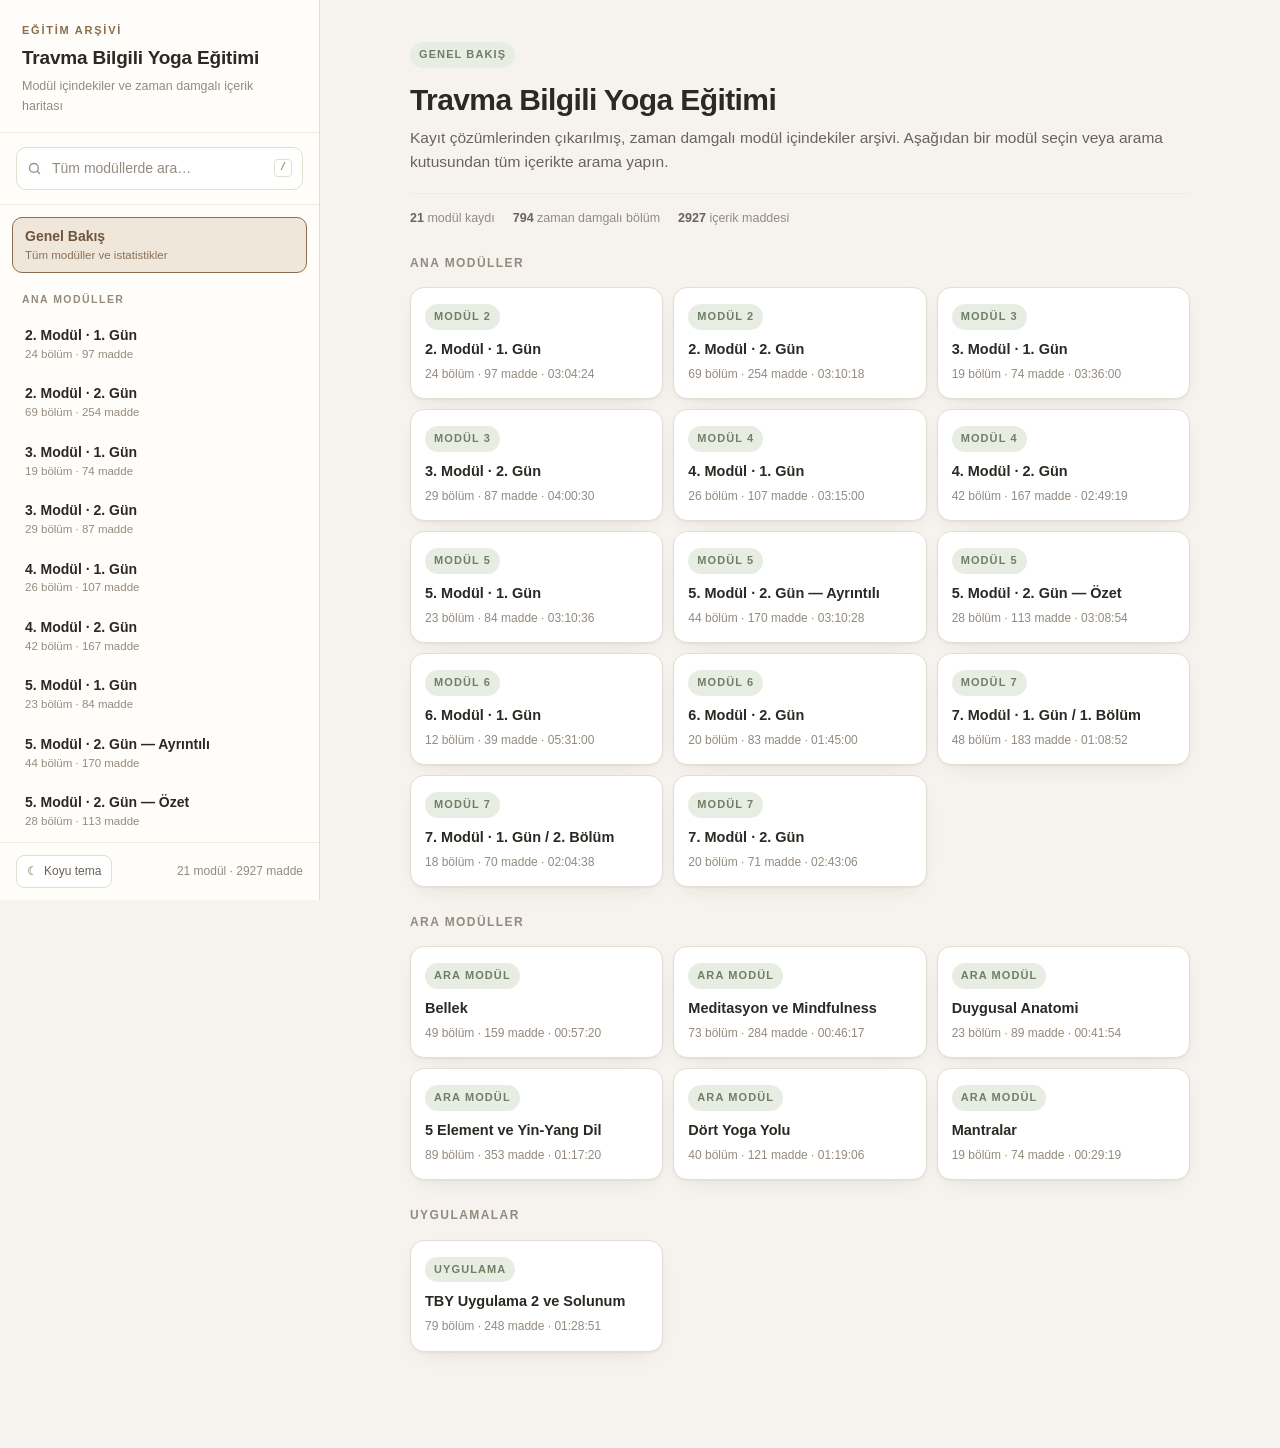
==== index.html @ 2b4629a2 "Add files via upload" ====
<!DOCTYPE html>
<html lang="tr" data-theme="light">
<head>
<meta charset="utf-8">
<meta name="viewport" content="width=device-width, initial-scale=1">
<title>Travma Bilgili Yoga Eğitimi — Modül İçindekiler</title>
<meta name="description" content="Travma Bilgili Yoga Eğitimi modüllerinin zaman damgalı içindekiler arşivi.">
<script>
  /* JS varsa gelismis gezinme acilir; yoksa tum icerik duz sayfa olarak gorunur. */
  try {
    document.documentElement.className = 'js';
    var t = localStorage.getItem('tby.theme');
    if (!t) t = window.matchMedia && window.matchMedia('(prefers-color-scheme: dark)').matches ? 'dark' : 'light';
    document.documentElement.setAttribute('data-theme', t);
  } catch (err) {}
</script>
<style>
  :root {
    --bg: #f6f3ee;
    --bg-soft: #fffdfa;
    --panel: #ffffff;
    --line: #e4ddd2;
    --line-soft: #efe9e0;
    --ink: #2c2823;
    --ink-soft: #6b6259;
    --ink-faint: #948a7e;
    --accent: #8a6d4f;
    --accent-soft: #f0e7db;
    --accent-ink: #6f5539;
    --sage: #6f7f66;
    --sage-soft: #e8ede4;
    --mark: #f6e2a8;
    --shadow: 0 1px 2px rgba(44,40,35,.05), 0 8px 24px -14px rgba(44,40,35,.18);
    --radius: 14px;
    --sidebar-w: 320px;
  }
  html[data-theme="dark"] {
    --bg: #16150f;
    --bg-soft: #1c1b15;
    --panel: #201e18;
    --line: #34312a;
    --line-soft: #2a2822;
    --ink: #ece6dc;
    --ink-soft: #a9a094;
    --ink-faint: #7d7469;
    --accent: #c6a37a;
    --accent-soft: #2f2a20;
    --accent-ink: #d9bd99;
    --sage: #9aae8e;
    --sage-soft: #262c22;
    --mark: #6b5620;
    --shadow: 0 1px 2px rgba(0,0,0,.3), 0 12px 28px -16px rgba(0,0,0,.6);
  }
  * { box-sizing: border-box; }
  html, body { margin: 0; padding: 0; }
  body {
    background: var(--bg);
    color: var(--ink);
    font: 16px/1.6 -apple-system, BlinkMacSystemFont, "Segoe UI", "Inter", "Helvetica Neue", Arial, sans-serif;
    -webkit-font-smoothing: antialiased;
  }
  a { color: inherit; text-decoration: none; }
  button { font: inherit; color: inherit; background: none; border: none; cursor: pointer; }
  mark { background: var(--mark); color: inherit; border-radius: 3px; padding: 0 2px; }
  [hidden] { display: none !important; }

  /* JS yoksa yalnizca JS gerektiren parcalar gizlenir */
  html:not(.js) .js-only,
  html:not(.js) .search-wrap,
  html:not(.js) .topbar { display: none; }

  /* ---------- yerlesim ---------- */
  .shell { display: flex; min-height: 100vh; align-items: flex-start; }

  .sidebar {
    width: var(--sidebar-w);
    flex: none;
    background: var(--bg-soft);
    border-right: 1px solid var(--line);
    display: flex;
    flex-direction: column;
    position: sticky;
    top: 0;
    height: 100vh;
  }
  .brand { padding: 22px 22px 16px; border-bottom: 1px solid var(--line-soft); }
  .brand .eyebrow {
    font-size: 11px; letter-spacing: .16em; text-transform: uppercase;
    color: var(--accent); font-weight: 600; margin-bottom: 6px;
  }
  .brand h1 { font-size: 19px; line-height: 1.3; margin: 0; font-weight: 650; letter-spacing: -.01em; }
  .brand p { margin: 6px 0 0; font-size: 12.5px; color: var(--ink-faint); }

  .search-wrap { padding: 14px 16px; border-bottom: 1px solid var(--line-soft); }
  .search {
    display: flex; align-items: center; gap: 8px;
    background: var(--panel); border: 1px solid var(--line);
    border-radius: 10px; padding: 8px 10px;
  }
  .search:focus-within { border-color: var(--accent); box-shadow: 0 0 0 3px var(--accent-soft); }
  .search svg { flex: none; opacity: .5; }
  .search input {
    border: none; outline: none; background: none; width: 100%;
    font: inherit; font-size: 14px; color: var(--ink); min-width: 0;
  }
  .search input::placeholder { color: var(--ink-faint); }
  .search kbd {
    font: 600 10px/1 ui-monospace, SFMono-Regular, Menlo, monospace;
    border: 1px solid var(--line); border-radius: 4px; padding: 3px 5px;
    color: var(--ink-faint); flex: none;
  }
  .search .clear { display: none; flex: none; color: var(--ink-faint); font-size: 16px; line-height: 1; padding: 0 2px; }
  .search.has-value .clear { display: block; }
  .search.has-value kbd { display: none; }

  .nav { flex: 1; overflow-y: auto; padding: 12px 12px 24px; }
  .nav-group + .nav-group, .nav-group { margin-top: 18px; }
  .nav-group > h2 {
    font-size: 10.5px; letter-spacing: .14em; text-transform: uppercase;
    color: var(--ink-faint); font-weight: 700; margin: 0 0 8px 10px;
  }
  .nav-item {
    display: block; width: 100%;
    padding: 9px 12px; border-radius: 10px; margin-bottom: 2px;
    border: 1px solid transparent; line-height: 1.35;
  }
  .nav-item:hover { background: var(--accent-soft); }
  .nav-item .t { font-size: 14px; font-weight: 550; display: block; }
  .nav-item .s { font-size: 11.5px; color: var(--ink-faint); display: block; margin-top: 2px; }
  .nav-item[aria-current="true"] {
    background: var(--accent-soft); border-color: var(--accent); color: var(--accent-ink);
  }
  .nav-item[aria-current="true"] .s { color: var(--accent-ink); opacity: .8; }

  .side-foot {
    border-top: 1px solid var(--line-soft); padding: 12px 16px;
    display: flex; align-items: center; justify-content: space-between; gap: 8px;
    font-size: 12px; color: var(--ink-faint);
  }
  .icon-btn {
    display: inline-flex; align-items: center; gap: 6px;
    border: 1px solid var(--line); border-radius: 8px; padding: 6px 10px;
    font-size: 12px; color: var(--ink-soft); background: var(--panel);
  }
  .icon-btn:hover { border-color: var(--accent); color: var(--accent-ink); }

  /* ---------- icerik ---------- */
  .main { flex: 1; min-width: 0; }
  .main-inner { max-width: 860px; margin: 0 auto; padding: 40px 40px 96px; }

  .topbar {
    display: none; position: sticky; top: 0; z-index: 20;
    background: var(--bg); border-bottom: 1px solid var(--line);
    padding: 10px 14px; align-items: center; gap: 10px;
  }
  .topbar strong { font-size: 14px; font-weight: 600; }

  .view { display: block; }
  .js .view { display: none; }
  .js .view.active { display: block; }
  .view + .view { margin-top: 64px; padding-top: 40px; border-top: 2px solid var(--line); }
  .js .view + .view { margin-top: 0; padding-top: 0; border-top: none; }

  .mod-head { margin-bottom: 8px; scroll-margin-top: 70px; }
  .badge {
    display: inline-block; font-size: 11px; letter-spacing: .1em; text-transform: uppercase;
    font-weight: 700; color: var(--sage); background: var(--sage-soft);
    padding: 4px 9px; border-radius: 999px;
  }
  .mod-head h2 {
    font-size: 30px; line-height: 1.2; margin: 14px 0 8px;
    letter-spacing: -.02em; font-weight: 680;
  }
  .mod-head .sub { color: var(--ink-soft); font-size: 15.5px; margin: 0; }
  .meta {
    display: flex; flex-wrap: wrap; gap: 8px 18px; margin: 18px 0 0;
    padding: 14px 0 0; border-top: 1px solid var(--line-soft);
    font-size: 12.5px; color: var(--ink-faint);
  }
  .meta b { color: var(--ink-soft); font-weight: 600; }

  .toolbar {
    display: flex; align-items: center; justify-content: space-between;
    gap: 12px; margin: 26px 0 14px; flex-wrap: wrap;
  }
  .toolbar .label { font-size: 12px; letter-spacing: .12em; text-transform: uppercase; color: var(--ink-faint); font-weight: 700; }

  /* bolumler: details/summary sayesinde JS'siz de acilip kapanir */
  .sec {
    border: 1px solid var(--line); background: var(--panel);
    border-radius: var(--radius); margin-bottom: 10px; box-shadow: var(--shadow);
    overflow: hidden; scroll-margin-top: 80px;
  }
  .sec-head {
    display: flex; align-items: flex-start; gap: 14px;
    padding: 14px 16px; cursor: pointer; list-style: none;
  }
  .sec-head::-webkit-details-marker { display: none; }
  .sec-head::marker { content: ""; }
  .sec-head:hover { background: var(--bg-soft); }
  .time {
    flex: none; font: 600 12px/1.6 ui-monospace, SFMono-Regular, Menlo, monospace;
    color: var(--accent-ink); background: var(--accent-soft);
    padding: 2px 8px; border-radius: 6px; margin-top: 1px; letter-spacing: -.02em;
    white-space: nowrap;
  }
  .time.empty { background: var(--sage-soft); color: var(--sage); }
  .sec-head h3 { margin: 0; font-size: 15.5px; font-weight: 600; line-height: 1.45; flex: 1; }
  .chev {
    flex: none; margin-top: 7px; width: 8px; height: 8px; border-right: 2px solid var(--ink-faint);
    border-bottom: 2px solid var(--ink-faint); transform: rotate(45deg); transition: transform .18s ease;
  }
  .sec[open] > .sec-head .chev { transform: rotate(-135deg); margin-top: 10px; }
  .sec-body { padding: 0 16px 16px 16px; }
  .sec-body ul { margin: 0; padding: 0 0 0 20px; list-style: none; }
  .sec-body li {
    position: relative; font-size: 14.5px; line-height: 1.62;
    color: var(--ink-soft); padding: 3px 0;
  }
  .sec-body li::before {
    content: ""; position: absolute; left: -14px; top: .82em;
    width: 5px; height: 5px; border-radius: 50%; background: var(--accent); opacity: .45;
  }
  .sec.hit { border-color: var(--accent); box-shadow: 0 0 0 3px var(--accent-soft); }

  /* arama sonuclari */
  .results-head { margin-bottom: 18px; }
  .results-head h2 { font-size: 24px; margin: 0 0 6px; font-weight: 660; letter-spacing: -.01em; }
  .results-head p { margin: 0; color: var(--ink-faint); font-size: 14px; }
  .result {
    display: block; width: 100%; text-align: left;
    border: 1px solid var(--line); background: var(--panel); border-radius: var(--radius);
    padding: 14px 16px; margin-bottom: 8px; box-shadow: var(--shadow);
  }
  .result:hover { border-color: var(--accent); }
  .result .crumb { font-size: 11.5px; color: var(--accent-ink); font-weight: 600; margin-bottom: 5px; }
  .result h3 { margin: 0 0 6px; font-size: 15px; font-weight: 600; display: flex; gap: 10px; align-items: baseline; flex-wrap: wrap; }
  .result p { margin: 0; font-size: 13.5px; color: var(--ink-soft); line-height: 1.55; }
  .result p + p { margin-top: 3px; }
  .empty-state { text-align: center; padding: 70px 20px; color: var(--ink-faint); }
  .empty-state .big { font-size: 34px; margin-bottom: 10px; }

  /* genel bakis kartlari */
  .cards { display: grid; grid-template-columns: repeat(auto-fill, minmax(230px, 1fr)); gap: 10px; margin-top: 14px; }
  .card {
    display: block; border: 1px solid var(--line); background: var(--panel);
    border-radius: var(--radius); padding: 14px; box-shadow: var(--shadow);
    transition: border-color .15s, transform .15s;
  }
  .card:hover { border-color: var(--accent); transform: translateY(-1px); }
  .card .t { font-size: 14.5px; font-weight: 600; margin: 8px 0 4px; display: block; }
  .card .s { font-size: 12px; color: var(--ink-faint); display: block; }

  .scrim { display: none; }

  /* ---------- duyarli ---------- */
  @media (max-width: 900px) {
    .js .topbar { display: flex; }
    .js .sidebar {
      position: fixed; z-index: 40; top: 0; left: 0; height: 100vh;
      transform: translateX(-100%); transition: transform .22s ease;
      box-shadow: 0 0 40px rgba(0,0,0,.18); max-width: 88vw;
    }
    .js body.nav-open .sidebar, body.nav-open .sidebar { transform: none; }
    body.nav-open .scrim { display: block; position: fixed; inset: 0; z-index: 30; background: rgba(20,18,14,.45); }
    /* JS yokken kenar cubugu sayfanin ustunde normal blok olarak akar */
    html:not(.js) .shell { display: block; }
    html:not(.js) .sidebar { width: auto; height: auto; position: static; border-right: none; border-bottom: 1px solid var(--line); }
    .main-inner { padding: 24px 18px 80px; }
  }
  @media (max-width: 520px) {
    .sec-head { gap: 10px; padding: 12px 13px; }
    .sec-body { padding: 0 13px 14px; }
    .mod-head h2 { font-size: 24px; }
  }

  @media print {
    .sidebar, .topbar, .toolbar, .scrim { display: none !important; }
    .main-inner { max-width: none; padding: 0; }
    .sec { break-inside: avoid; box-shadow: none; }
    .js .view { display: block !important; }
  }
  @media (prefers-reduced-motion: reduce) { * { transition: none !important; } }
</style>
</head>
<body>
<div class="shell">
  <aside class="sidebar" id="sidebar">
    <div class="brand">
      <div class="eyebrow">Eğitim Arşivi</div>
      <h1>Travma Bilgili Yoga Eğitimi</h1>
      <p>Modül içindekiler ve zaman damgalı içerik haritası</p>
    </div>
    <div class="search-wrap">
      <label class="search" id="searchBox">
        <svg width="15" height="15" viewBox="0 0 24 24" fill="none" stroke="currentColor" stroke-width="2.2" stroke-linecap="round" aria-hidden="true"><circle cx="11" cy="11" r="7"/><path d="m20 20-3.5-3.5"/></svg>
        <input id="q" type="search" placeholder="Tüm modüllerde ara…" autocomplete="off" spellcheck="false" aria-label="Tüm modüllerde ara">
        <kbd>/</kbd>
        <button class="clear" id="clearBtn" type="button" aria-label="Aramayı temizle">×</button>
      </label>
    </div>
    <nav class="nav" id="nav" aria-label="Modüller">
      <a class="nav-item" href="#home" data-view="home"><span class="t">Genel Bakış</span><span class="s">Tüm modüller ve istatistikler</span></a>
<div class="nav-group"><h2>Ana Modüller</h2>
<a class="nav-item" href="#m00" data-view="m00"><span class="t">2. Modül · 1. Gün</span><span class="s">24 bölüm · 97 madde</span></a>
<a class="nav-item" href="#m01" data-view="m01"><span class="t">2. Modül · 2. Gün</span><span class="s">69 bölüm · 254 madde</span></a>
<a class="nav-item" href="#m02" data-view="m02"><span class="t">3. Modül · 1. Gün</span><span class="s">19 bölüm · 74 madde</span></a>
<a class="nav-item" href="#m03" data-view="m03"><span class="t">3. Modül · 2. Gün</span><span class="s">29 bölüm · 87 madde</span></a>
<a class="nav-item" href="#m04" data-view="m04"><span class="t">4. Modül · 1. Gün</span><span class="s">26 bölüm · 107 madde</span></a>
<a class="nav-item" href="#m05" data-view="m05"><span class="t">4. Modül · 2. Gün</span><span class="s">42 bölüm · 167 madde</span></a>
<a class="nav-item" href="#m06" data-view="m06"><span class="t">5. Modül · 1. Gün</span><span class="s">23 bölüm · 84 madde</span></a>
<a class="nav-item" href="#m07" data-view="m07"><span class="t">5. Modül · 2. Gün — Ayrıntılı</span><span class="s">44 bölüm · 170 madde</span></a>
<a class="nav-item" href="#m08" data-view="m08"><span class="t">5. Modül · 2. Gün — Özet</span><span class="s">28 bölüm · 113 madde</span></a>
<a class="nav-item" href="#m09" data-view="m09"><span class="t">6. Modül · 1. Gün</span><span class="s">12 bölüm · 39 madde</span></a>
<a class="nav-item" href="#m10" data-view="m10"><span class="t">6. Modül · 2. Gün</span><span class="s">20 bölüm · 83 madde</span></a>
<a class="nav-item" href="#m11" data-view="m11"><span class="t">7. Modül · 1. Gün / 1. Bölüm</span><span class="s">48 bölüm · 183 madde</span></a>
<a class="nav-item" href="#m12" data-view="m12"><span class="t">7. Modül · 1. Gün / 2. Bölüm</span><span class="s">18 bölüm · 70 madde</span></a>
<a class="nav-item" href="#m13" data-view="m13"><span class="t">7. Modül · 2. Gün</span><span class="s">20 bölüm · 71 madde</span></a>
</div>
<div class="nav-group"><h2>Ara Modüller</h2>
<a class="nav-item" href="#m14" data-view="m14"><span class="t">Bellek</span><span class="s">49 bölüm · 159 madde</span></a>
<a class="nav-item" href="#m15" data-view="m15"><span class="t">Meditasyon ve Mindfulness</span><span class="s">73 bölüm · 284 madde</span></a>
<a class="nav-item" href="#m16" data-view="m16"><span class="t">Duygusal Anatomi</span><span class="s">23 bölüm · 89 madde</span></a>
<a class="nav-item" href="#m17" data-view="m17"><span class="t">5 Element ve Yin-Yang Dil</span><span class="s">89 bölüm · 353 madde</span></a>
<a class="nav-item" href="#m18" data-view="m18"><span class="t">Dört Yoga Yolu</span><span class="s">40 bölüm · 121 madde</span></a>
<a class="nav-item" href="#m19" data-view="m19"><span class="t">Mantralar</span><span class="s">19 bölüm · 74 madde</span></a>
</div>
<div class="nav-group"><h2>Uygulamalar</h2>
<a class="nav-item" href="#m20" data-view="m20"><span class="t">TBY Uygulama 2 ve Solunum</span><span class="s">79 bölüm · 248 madde</span></a>
</div>
    </nav>
    <div class="side-foot">
      <button class="icon-btn js-only" id="themeBtn" type="button">
        <span id="themeIcon">☾</span><span id="themeLabel">Koyu tema</span>
      </button>
      <span id="footStat"></span>
    </div>
  </aside>

  <div class="scrim" id="scrim"></div>

  <main class="main">
    <div class="topbar">
      <button class="icon-btn" id="menuBtn" type="button" aria-label="Menü">☰</button>
      <strong id="topTitle">Genel Bakış</strong>
    </div>
    <div class="main-inner" id="content">
      <section class="view" id="home">
<div class="mod-head">
<span class="badge">Genel Bakış</span>
<h2>Travma Bilgili Yoga Eğitimi</h2>
<p class="sub">Kayıt çözümlerinden çıkarılmış, zaman damgalı modül içindekiler arşivi. Aşağıdan bir modül seçin veya arama kutusundan tüm içerikte arama yapın.</p>
<div class="meta"><span><b>21</b> modül kaydı</span><span><b>794</b> zaman damgalı bölüm</span><span><b>2927</b> içerik maddesi</span></div>
</div>
<div class="toolbar"><span class="label">Ana Modüller</span></div>
<div class="cards">
<a class="card" href="#m00" data-view="m00"><span class="badge">Modül 2</span><span class="t">2. Modül · 1. Gün</span><span class="s">24 bölüm · 97 madde · 03:04:24</span></a>
<a class="card" href="#m01" data-view="m01"><span class="badge">Modül 2</span><span class="t">2. Modül · 2. Gün</span><span class="s">69 bölüm · 254 madde · 03:10:18</span></a>
<a class="card" href="#m02" data-view="m02"><span class="badge">Modül 3</span><span class="t">3. Modül · 1. Gün</span><span class="s">19 bölüm · 74 madde · 03:36:00</span></a>
<a class="card" href="#m03" data-view="m03"><span class="badge">Modül 3</span><span class="t">3. Modül · 2. Gün</span><span class="s">29 bölüm · 87 madde · 04:00:30</span></a>
<a class="card" href="#m04" data-view="m04"><span class="badge">Modül 4</span><span class="t">4. Modül · 1. Gün</span><span class="s">26 bölüm · 107 madde · 03:15:00</span></a>
<a class="card" href="#m05" data-view="m05"><span class="badge">Modül 4</span><span class="t">4. Modül · 2. Gün</span><span class="s">42 bölüm · 167 madde · 02:49:19</span></a>
<a class="card" href="#m06" data-view="m06"><span class="badge">Modül 5</span><span class="t">5. Modül · 1. Gün</span><span class="s">23 bölüm · 84 madde · 03:10:36</span></a>
<a class="card" href="#m07" data-view="m07"><span class="badge">Modül 5</span><span class="t">5. Modül · 2. Gün — Ayrıntılı</span><span class="s">44 bölüm · 170 madde · 03:10:28</span></a>
<a class="card" href="#m08" data-view="m08"><span class="badge">Modül 5</span><span class="t">5. Modül · 2. Gün — Özet</span><span class="s">28 bölüm · 113 madde · 03:08:54</span></a>
<a class="card" href="#m09" data-view="m09"><span class="badge">Modül 6</span><span class="t">6. Modül · 1. Gün</span><span class="s">12 bölüm · 39 madde · 05:31:00</span></a>
<a class="card" href="#m10" data-view="m10"><span class="badge">Modül 6</span><span class="t">6. Modül · 2. Gün</span><span class="s">20 bölüm · 83 madde · 01:45:00</span></a>
<a class="card" href="#m11" data-view="m11"><span class="badge">Modül 7</span><span class="t">7. Modül · 1. Gün / 1. Bölüm</span><span class="s">48 bölüm · 183 madde · 01:08:52</span></a>
<a class="card" href="#m12" data-view="m12"><span class="badge">Modül 7</span><span class="t">7. Modül · 1. Gün / 2. Bölüm</span><span class="s">18 bölüm · 70 madde · 02:04:38</span></a>
<a class="card" href="#m13" data-view="m13"><span class="badge">Modül 7</span><span class="t">7. Modül · 2. Gün</span><span class="s">20 bölüm · 71 madde · 02:43:06</span></a>
</div>
<div class="toolbar"><span class="label">Ara Modüller</span></div>
<div class="cards">
<a class="card" href="#m14" data-view="m14"><span class="badge">Ara Modül</span><span class="t">Bellek</span><span class="s">49 bölüm · 159 madde · 00:57:20</span></a>
<a class="card" href="#m15" data-view="m15"><span class="badge">Ara Modül</span><span class="t">Meditasyon ve Mindfulness</span><span class="s">73 bölüm · 284 madde · 00:46:17</span></a>
<a class="card" href="#m16" data-view="m16"><span class="badge">Ara Modül</span><span class="t">Duygusal Anatomi</span><span class="s">23 bölüm · 89 madde · 00:41:54</span></a>
<a class="card" href="#m17" data-view="m17"><span class="badge">Ara Modül</span><span class="t">5 Element ve Yin-Yang Dil</span><span class="s">89 bölüm · 353 madde · 01:17:20</span></a>
<a class="card" href="#m18" data-view="m18"><span class="badge">Ara Modül</span><span class="t">Dört Yoga Yolu</span><span class="s">40 bölüm · 121 madde · 01:19:06</span></a>
<a class="card" href="#m19" data-view="m19"><span class="badge">Ara Modül</span><span class="t">Mantralar</span><span class="s">19 bölüm · 74 madde · 00:29:19</span></a>
</div>
<div class="toolbar"><span class="label">Uygulamalar</span></div>
<div class="cards">
<a class="card" href="#m20" data-view="m20"><span class="badge">Uygulama</span><span class="t">TBY Uygulama 2 ve Solunum</span><span class="s">79 bölüm · 248 madde · 01:28:51</span></a>
</div>
</section>
      <section class="view module" id="m00" data-title="2. Modül · 1. Gün" data-badge="Modül 2" data-group="ana">
<div class="mod-head">
<span class="badge">Modül 2</span>
<h2>2. Modül · 1. Gün</h2>
<div class="meta"><span><b>24</b> bölüm</span><span><b>97</b> madde</span><span>süre <b>~03:04:24</b></span></div>
</div>
<div class="toolbar"><span class="label">İçindekiler</span><button type="button" class="icon-btn js-only collapse-all">Tümünü daralt</button></div>
<div class="timeline">
<details class="sec" open id="m00-0">
<summary class="sec-head"><span class="time">00:00:00</span><h3>Açılış ve Katılımcıların Karşılanması</h3><span class="chev" aria-hidden="true"></span></summary>
<div class="sec-body"><ul><li>Yoga ve hareket pratiğine başlamadan önce çevrimiçi sınıfta bulunan katılımcıların karşılanması</li><li>Pratik öncesi alet ve ortam hazırlığı konusunda bilgilendirme</li><li>Ezgi (yardımcı eğitmen) tarafından kendinin tanıtılması ve eğitim süreci hakkında kısa bilgi</li></ul></div>
</details>
<details class="sec" open id="m00-1">
<summary class="sec-head"><span class="time">00:04:32</span><h3>Ezgi&#x27;nin Kendini Tanıtması</h3><span class="chev" aria-hidden="true"></span></summary>
<div class="sec-body"><ul><li>Yaklaşık 1,5 yıldır Hollanda&#x27;da yaşayan fizyoterapist ve yoga eğitmeni</li><li>Daha önce Alanya&#x27;da ikamet etmiş, şu anda bir klinikte çalışıyor</li><li>Travma bilgili yoga ve hareket kolaylaştırıcısı olarak eğitime katkı sağlıyor</li><li>Salı günü staj nedeniyle katılamadığı, ancak grup desteğinde aktif rol aldığı belirtiliyor</li></ul></div>
</details>
<details class="sec" open id="m00-2">
<summary class="sec-head"><span class="time">00:11:07</span><h3>Hareket Pratiğine Giriş</h3><span class="chev" aria-hidden="true"></span></summary>
<div class="sec-body"><ul><li>Yaklaşık 20-25 dakikalık yoga pratiği</li><li>Çoğunlukla ayakta duruş pozlarından oluşan flow</li><li>Benzer görünen hareketlerdeki küçük değişikliklerin nefes ve duyumlar üzerindeki etkisine odaklanma</li><li>Destek noktalarının değişiminin bedensel deneyimi nasıl etkilediğine dair araştırma</li></ul></div>
</details>
<details class="sec" open id="m00-3">
<summary class="sec-head"><span class="time">00:30:08</span><h3>Pratik Bitimi ve Dinlenme</h3><span class="chev" aria-hidden="true"></span></summary>
<div class="sec-body"><ul><li>Bloklarla hareket pratiğinin farklı varyasyonları denenmesi</li><li>Eterleştirilmiş duruşa geçiş (balasana benzeri kapanış pozisyonu)</li><li>Praktik sonrası kısa ara (5 dakika) verilmesi kararı</li><li>Katılımcılardan geri bildirim alınması (özlem, kapalılık gibi duyumlar)</li></ul></div>
</details>
<details class="sec" open id="m00-4">
<summary class="sec-head"><span class="time">00:35:47</span><h3>Travma Bilgili Yaklaşım ve Akran Desteği</h3><span class="chev" aria-hidden="true"></span></summary>
<div class="sec-body"><ul><li>Travma bilgili çalışmalardaki akran desteğinin önemi</li><li>Eğitim sürecinde farklı hocalarla çalışmanın faydaları</li><li>Arka planda destek ekibinin varlığı (Elif, Bilge Su, İrem, Gözde)</li><li>Birlikte hareket etmenin ve bir topluluk oluşturmanın iyileştirme sürecindeki rolü</li></ul></div>
</details>
<details class="sec" open id="m00-5">
<summary class="sec-head"><span class="time">00:39:56</span><h3>Yoga Yapmanın Nedenleri: Katılımcı Soruları</h3><span class="chev" aria-hidden="true"></span></summary>
<div class="sec-body"><ul><li>Katılımcılardan yoga yapmalarının nedenlerine dair görüşler alınması</li><li>Dinin namaz hareketleriyle yoga arasında benzerlik kurulması</li><li>Bedenle zihin bağını güçlendiren bir araç olarak yoga</li><li>Stres ve kapalılığın fark edilmesinde yardımcı olması</li><li>İç sesi duymak ve kendisiyle iletişim kurmak</li></ul></div>
</details>
<details class="sec" open id="m00-6">
<summary class="sec-head"><span class="time">00:43:18</span><h3>Yoga Pratiğine Kültürel ve Bireysel Bağlam</h3><span class="chev" aria-hidden="true"></span></summary>
<div class="sec-body"><ul><li>Yoga yapmanın farklı anlam taşıdığı duruşlar (organizasyon ve regülasyon sağlaması)</li><li>Yoga&#x27;nın geçicilik deneyimini göstermesi</li><li>Seçim yapabilme yetkinliğinin (agency) geliştirilmesi</li><li>Meditasyon ve mindfulness&#x27;ın yoga ile ayrılmaz ilişkisi</li></ul></div>
</details>
<details class="sec" open id="m00-7">
<summary class="sec-head"><span class="time">00:51:36</span><h3>Sosyal Beyin Hipotezi</h3><span class="chev" aria-hidden="true"></span></summary>
<div class="sec-body"><ul><li>Neokorteksin sosyal çevre ile ilişkisinin açıklanması</li><li>Bağlantı kurmada 150 kişilik ideal grup büyüklüğü</li><li>Tımarlama davranışının sosyal düzenlemenin temeli</li><li>Gülümsemenin evrimsel açıdan güvenliğin sinyali olması</li><li>Topluluk içinde birlikte olmak ve iyileşmenin iyileştirilmesi</li></ul></div>
</details>
<details class="sec" open id="m00-8">
<summary class="sec-head"><span class="time">00:58:03</span><h3>Esneklik ve Dayanıklılık</h3><span class="chev" aria-hidden="true"></span></summary>
<div class="sec-body"><ul><li>Travmanın stresle başa çıkma yeteneğini nasıl etkilediği</li><li>Düşünsel kalıplara takılmanın ve merak duygusunun kaybının sonuçları</li><li>Bedensel uygulamaların zihinsel sertliği kırmanın yolları</li><li>Hareket pratiğinin sinir sistemini desteklemesi</li></ul></div>
</details>
<details class="sec" open id="m00-9">
<summary class="sec-head"><span class="time">01:00:20</span><h3>Travma İstatistikleri ve Küresel Bağlam</h3><span class="chev" aria-hidden="true"></span></summary>
<div class="sec-body"><ul><li>Dünyada 8 milyon yetişkine travma sonrası stres bozukluğu tanısı</li><li>Küresel nüfusun %8&#x27;inin (kadınlarda %10, erkeklerde %4) hayatlarında travma sonrası bozukluk yaşaması</li><li>Travmanın yaygınlığı ve erişilebilir tedavi seçeneklerinin sınırlılığı</li><li>Yoga&#x27;nın travmayı tetikleyebileceği - travma bilgili yaklaşım gerekliliği</li></ul></div>
</details>
<details class="sec" open id="m00-10">
<summary class="sec-head"><span class="time">01:13:17</span><h3>Sosyal Beyin ve İlişkiler</h3><span class="chev" aria-hidden="true"></span></summary>
<div class="sec-body"><ul><li>Memeliler olarak birlikteligin ve koregülasyonun önemini</li><li>İnsanımsılarla karşılaştırma ve ortak davranış uyumu</li><li>Güven ve bağlantı kurmanın biyolojik temelleri</li><li>Gülümsemenin ve tehlike algısının sosyal kodlamadan gelmesi</li></ul></div>
</details>
<details class="sec" open id="m00-11">
<summary class="sec-head"><span class="time">01:29:20</span><h3>Nöroplastisiti Anlamak</h3><span class="chev" aria-hidden="true"></span></summary>
<div class="sec-body"><ul><li>Santiago Ramón y Cajal&#x27;ın 1906 Nobel Ödülü alan keşfi</li><li>Sinir sisteminin değişime açık ve adaptasyon yeteneğine sahip olması</li><li>Yaşanılan deneyimlerin beyin yapısında fiziksel değişimler yarattığı</li><li>Hayat boyu öğrenme ve iyileşme kapasitesi</li></ul></div>
</details>
<details class="sec" open id="m00-12">
<summary class="sec-head"><span class="time">01:36:46</span><h3>Nöroplastisitin Tarafsızlığı</h3><span class="chev" aria-hidden="true"></span></summary>
<div class="sec-body"><ul><li>Beynin olumlu ve olumsuz deneyimlerden eşit şekilde öğrenebilmesi</li><li>Korku ve dehşet verici deneyimlerin daha hızlı ve güçlü bağlantılar kurması</li><li>Merak, keyif ve heyecanın öğrenmeyi güçlendirmesi</li><li>Travma bilgili yaklaşımda nöroplastisiti umudu ve dayanıklılık aracı olarak kullanma</li></ul></div>
</details>
<details class="sec" open id="m00-13">
<summary class="sec-head"><span class="time">01:51:56</span><h3>Alan Tutma ve Eşlikçilik</h3><span class="chev" aria-hidden="true"></span></summary>
<div class="sec-body"><ul><li>Travma bilgili çalışmalarda alan tutmanın anlamı</li><li>Karşındaki kişinin gücünü elinden almamak</li><li>Utandırmayı ve aşırı yüklemeyi önleme</li><li>Regüle sinir sisteminin eşlikçilikte en önemli araç olması</li></ul></div>
</details>
<details class="sec" open id="m00-14">
<summary class="sec-head"><span class="time">02:00:34</span><h3>Öğrenme Motivasyonu ve Duygusal İlgi</h3><span class="chev" aria-hidden="true"></span></summary>
<div class="sec-body"><ul><li>Beynin merak ve heyecan duyduğu şeyleri daha hızlı öğrenmesi</li><li>Keyif almanın kalıcı hareket pratiğinin temelinde olması</li><li>Zorlama yerine içsel ihtiyaçtan gelen hareketin nöroplastisiyi desteklemesi</li><li>Travma bağlamında merak ve keyifin kaybedilen önemli duygular olması</li></ul></div>
</details>
<details class="sec" open id="m00-15">
<summary class="sec-head"><span class="time">02:07:20</span><h3>Meditatif Tavır ve Yoga Felsefesi</h3><span class="chev" aria-hidden="true"></span></summary>
<div class="sec-body"><ul><li>Ahimsa (şiddetsizlik) prensibi ve kendi kendine naziklik</li><li>Her hareketi davet olarak sunmanın önemi</li><li>Seçim yapabilme (agency) ve sınırlar</li><li>Yoga pratiğinde performans kaygısı olmadığı için öğrenciler daha özgürce hareket ediyor</li></ul></div>
</details>
<details class="sec" open id="m00-16">
<summary class="sec-head"><span class="time">02:22:43</span><h3>Meditasyon ve Beyin Plastisitesi (Sara Lazar Araştırması)</h3><span class="chev" aria-hidden="true"></span></summary>
<div class="sec-body"><ul><li>Harvard Üniversitesi&#x27;nde yapılan yoga ve meditasyon araştırmaları</li><li>8 haftalık mindfulness pratiğinin hipokampus ve amigdalada değişimler yarattığı</li><li>Amigdalanın küçülmesi ve stres azalması arasındaki ilişki</li><li>Dış ortam değişmese bile sinir sisteminin regülasyonunun değişmesi</li></ul></div>
</details>
<details class="sec" open id="m00-17">
<summary class="sec-head"><span class="time">02:30:02</span><h3>Nöroplastisiti Destekleyen Faktörler</h3><span class="chev" aria-hidden="true"></span></summary>
<div class="sec-body"><ul><li>Keyif, merak ve heyecanın beyni değiştirmedeki rolü</li><li>Retiküler aktivatif sisteminin filtreleme işlevi</li><li>Önemli bulunan uyaranların daha fazla işlenmesi</li><li>Travma bilgili yaklaşımda duygusal motivasyonun kritikliği</li></ul></div>
</details>
<details class="sec" open id="m00-18">
<summary class="sec-head"><span class="time">02:42:49</span><h3>Hareket ve Sinir Sistemi Düzenlemesi</h3><span class="chev" aria-hidden="true"></span></summary>
<div class="sec-body"><ul><li>İnsan memelisinin hareket etmek üzere tasarlandığı</li><li>Zihinsel müdahalelerin bedensel süreçleri değiştiremeyebilmesi</li><li>Kaygilar ve korkuların bedensel deneyimle çözülmesi gerekliliği</li><li>Hareket pratiğinin ötesinde &quot;olma halinde&quot; beceri geliştirme</li></ul></div>
</details>
<details class="sec" open id="m00-19">
<summary class="sec-head"><span class="time">02:50:41</span><h3>Hissetmekte İyileşmek</h3><span class="chev" aria-hidden="true"></span></summary>
<div class="sec-body"><ul><li>Peter Levine ve travma iyileşmesinde duygusal deneyimin rolü</li><li>Iyi hissetmek yerine hissetmekte iyileşmenin hedefi</li><li>Her duygunun geçici ve değişken doğası</li><li>Zorluk deneyimlerin içinde kalmayı ve onlarla baş etmeyi öğrenme</li></ul></div>
</details>
<details class="sec" open id="m00-20">
<summary class="sec-head"><span class="time">02:54:09</span><h3>Alan Tutma Uygulaması</h3><span class="chev" aria-hidden="true"></span></summary>
<div class="sec-body"><ul><li>Alan tutanın regüle bir sinir sistemiyle hizmet vermesi</li><li>Öğrencilerin kendi gücünü ellerinde tutması ve yaşadığı sorunları çözmemeleri</li><li>Teknik dil ve anatomik bilgiler kullanarak utandırmaktan kaçınma</li><li>Eşlikçilik ve birlikte olmanın alan tutmanın temeli</li></ul></div>
</details>
<details class="sec" open id="m00-21">
<summary class="sec-head"><span class="time">02:58:32</span><h3>Eğitmen Olarak Alan Tutmak ve Akran Desteği</h3><span class="chev" aria-hidden="true"></span></summary>
<div class="sec-body"><ul><li>Eğitmenlerin kendi destek sistemine ihtiyacı</li><li>Travma deneyimi olan eğitmenlerin tetiklenmesine duyarlı olması</li><li>Kendi terapi süreçlerinin devam ettirilmesi gerekliliği</li><li>Alan tutmanın iki taraflı ve karşılıklı bir süreç olması</li></ul></div>
</details>
<details class="sec" open id="m00-22">
<summary class="sec-head"><span class="time">03:02:36</span><h3>Bilgi vs. Becerileme Kapasitesi</h3><span class="chev" aria-hidden="true"></span></summary>
<div class="sec-body"><ul><li>Bilgi sahibi olmak beceri anlamına gelmediği</li><li>Ilişkilendirme ve ilişki kurma becerilerinin ayrı bir alan olması</li><li>Öğrenci olarak derinleşmenin öğretmen olarak derinleşmeye dönüştüğü</li><li>Travma bilgili yaklaşımda bedenin zekasının onurlandırılması</li></ul></div>
</details>
<details class="sec" open id="m00-23">
<summary class="sec-head"><span class="time">03:04:24</span><h3>Titrasyon ve Nöro-gelişimsel Hareket</h3><span class="chev" aria-hidden="true"></span></summary>
<div class="sec-body"><ul><li>Tolere edilebilir miktarlarda kendimize odaklanmanın önemi</li><li>Merkezden çevreye hareket planlama</li><li>Sinir sistemini destekleyen hareket dizileri</li><li>Neyin ne zaman yapılması gerektiğinin öğrenilmesi</li></ul></div>
</details>
</div></section>
<section class="view module" id="m01" data-title="2. Modül · 2. Gün" data-badge="Modül 2" data-group="ana">
<div class="mod-head">
<span class="badge">Modül 2</span>
<h2>2. Modül · 2. Gün</h2>
<p class="sub">Travma Bilgili Yoga Eğitimi - Nefes ve Sinir Sistemi</p>
<div class="meta"><span><b>69</b> bölüm</span><span><b>254</b> madde</span><span>süre <b>~03:10:18</b></span></div>
</div>
<div class="toolbar"><span class="label">İçindekiler</span><button type="button" class="icon-btn js-only collapse-all">Tümünü daralt</button></div>
<div class="timeline">
<details class="sec" open id="m01-0">
<summary class="sec-head"><span class="time">00:00:00</span><h3>Giriş ve Nöroplastisitesi</h3><span class="chev" aria-hidden="true"></span></summary>
<div class="sec-body"><ul><li>Travma konusunda &quot;iyileşme olasılığının hep yüksek olduğu&quot; mesajı veren nöroplastisitesi</li><li>Beynin sürekli yenilenebilir, kendini dönüştürebilir olduğu bilgisi</li><li>Son on yılda sıklıkla konuşulan öz bakım, kendine şefkat ve öz düzenleme becerilerinden bahsetme</li></ul></div>
</details>
<details class="sec" open id="m01-1">
<summary class="sec-head"><span class="time">00:01:18</span><h3>Yoga Niyeti ve Bedenlenme</h3><span class="chev" aria-hidden="true"></span></summary>
<div class="sec-body"><ul><li>Mindful bir tavır geliştirme, otomatik pilottan çıkma hedefi</li><li>&quot;Neden yapıyorum, neden böyle olduğu&quot; soruları sorma</li><li>Bedenin içine yerleşme, duyumlardan daha fazla farkına varma</li><li>Sinir sistemi ve travma açısından kritik bir alan olarak bedenlenme</li></ul></div>
</details>
<details class="sec" open id="m01-2">
<summary class="sec-head"><span class="time">00:02:29</span><h3>Güçlenme Yolları ve Hareket Repertuarı</h3><span class="chev" aria-hidden="true"></span></summary>
<div class="sec-body"><ul><li>Hareket ederek, seçeneklerimizi fark ederek, seçim yaparak güçleniyoruz</li><li>Seçim yapma pratiğinin beyinde inanılmaz değişikliklere sebep olması</li><li>Esnek dayanıklılık sağlama ve sosyolojik/politik perspektiften yoga ele alma</li><li>Toksik pozitivite ve spritüel bypass&#x27;tan kaçınma</li></ul></div>
</details>
<details class="sec" open id="m01-3">
<summary class="sec-head"><span class="time">00:04:24</span><h3>Bilişsel vs. Somatikel Yaklaşım</h3><span class="chev" aria-hidden="true"></span></summary>
<div class="sec-body"><ul><li>Davranışsal değişiklikler kognitif anlatımla her zaman gerçekleşmiyor</li><li>Beden üzerinden çalışmanın dramatik değişikliklere sebep olması</li><li>Somatik pratiklerin son yıllarda önem kazanması</li><li>Deneyimin geçtiği yer beden olduğu için bedeni dışarıda bırakamazsak hiçbir şey iyileştiremeyiz</li></ul></div>
</details>
<details class="sec" open id="m01-4">
<summary class="sec-head"><span class="time">00:06:46</span><h3>Bedenin Zekası ve Sinir Sistemi</h3><span class="chev" aria-hidden="true"></span></summary>
<div class="sec-body"><ul><li>Bedensel tepkilerin, yanıtların geçersiz olmadığı bilgisi</li><li>Sinir sistemini düzeltmek yerine doğru anlamak ve yönlendirmek</li><li>Sinir sisteminin verdiği tepkilerin adaptif olması</li><li>Mal-adaptif bir şey olmadığını, her şeyin bir sebebi olduğunu anlamak</li></ul></div>
</details>
<details class="sec" open id="m01-5">
<summary class="sec-head"><span class="time">00:08:09</span><h3>Nörogeleşimsel Hareket Yaklaşımı</h3><span class="chev" aria-hidden="true"></span></summary>
<div class="sec-body"><ul><li>Yoga pratiğinin nörogelişimsel harekete uygun olması</li><li>İlk yıllarındaki sinir sistemi, iskelet ve kas sistemi desteği</li><li>Üç düzlemde hareket: Sagital, Frontal, Transversal</li></ul></div>
</details>
<details class="sec" open id="m01-6">
<summary class="sec-head"><span class="time">00:09:57</span><h3>Üç Hareket Düzlemi</h3><span class="chev" aria-hidden="true"></span></summary>
<div class="sec-body"><ul><li>Sagital Düzlem: Vücudu sağ-sol olarak ikiye böler, öne-arkaya hareket</li><li>Frontal Düzlem: Vücudu ön-arka olarak böler, yana hareket</li><li>Transversal Düzlem: Vücudu üst-alt olarak böler, rotasyon hareketi</li></ul></div>
</details>
<details class="sec" open id="m01-7">
<summary class="sec-head"><span class="time">00:12:26</span><h3>Psikolojik Anlamda Hareket Düzlemleri</h3><span class="chev" aria-hidden="true"></span></summary>
<div class="sec-body"><ul><li>Sagital: Harekete başlama, geri çekilme, kaçınma (ilerleme-gerileme)</li><li>Frontal: Alan tutama, yer kaplama, genişleyebilme (lateral hareket)</li><li>Transversal: Adaptasyon, esneklik, oryantasyon (dönüş hareketi)</li></ul></div>
</details>
<details class="sec" open id="m01-8">
<summary class="sec-head"><span class="time">00:16:12</span><h3>Travma Perspektifinden Hareket Düzlemleri</h3><span class="chev" aria-hidden="true"></span></summary>
<div class="sec-body"><ul><li>Tek düzlemde takılı kalmak sinir sistemi için sıkıntılı</li><li>Sagital sınırlandırması: &quot;Yap-kaç&quot; mesajı</li><li>Frontal eksikliği: Alan tutamamanın etkisi</li><li>Transversal eksikliği: Adaptasyon ve oryantasyon kaybı</li></ul></div>
</details>
<details class="sec" open id="m01-9">
<summary class="sec-head"><span class="time">00:17:39</span><h3>Rotasyon ve Oryantasyon Becerisi</h3><span class="chev" aria-hidden="true"></span></summary>
<div class="sec-body"><ul><li>Omurganın rotasyonu memelilerin en gelişmiş hareket becerilerinden biri</li><li>Oryantasyonun (çevreyi fark etme) rotasyonla ilişkisi</li><li>Güven hissi ile oryantasyon yapabilme kapasitesi</li><li>Endişe ve travmada oryantasyon becerisi kaybı</li></ul></div>
</details>
<details class="sec" open id="m01-10">
<summary class="sec-head"><span class="time">00:19:16</span><h3>Spontan Hareket ve Bedenin Zeminle İlişkisi</h3><span class="chev" aria-hidden="true"></span></summary>
<div class="sec-body"><ul><li>Spontan hareket fetal dönemin 8. haftasında başlama</li><li>Hareketin akıcılığı ve varyasyonunun önemini</li><li>Bebekler düştükçe ayağa kalkış varyasyonları arttırması</li><li>Motor gelişim, sinir sistemi gelişimi, duyusal gelişim etkilenmesi</li></ul></div>
</details>
<details class="sec" open id="m01-11">
<summary class="sec-head"><span class="time">00:21:23</span><h3>Yoga Pratiklerinde Nörogelişimsel Hareket</h3><span class="chev" aria-hidden="true"></span></summary>
<div class="sec-body"><ul><li>İçgüdüsel, gelişimsel, evrensel hareketleri tekrar keşfetme fırsatı</li><li>Eğitim boyunca ekleme kadar çıkartmakla uğraşma</li><li>Fiziksel güçlenme, beceri ve nefes kapasitesi kazanma hedefi</li></ul></div>
</details>
<details class="sec" open id="m01-12">
<summary class="sec-head"><span class="time">00:23:53</span><h3>Memeliler ve Hayvan Tarafı</h3><span class="chev" aria-hidden="true"></span></summary>
<div class="sec-body"><ul><li>Homo sapiens sapiens olarak zekamız var ama hayvan tarafımız hala yaşıyor</li><li>Evrensel olana, doğal olana hareket yoluyla yaklaşma</li><li>Hayvan hafızamıza, hayvan doğamıza yaklaşma</li></ul></div>
</details>
<details class="sec" open id="m01-13">
<summary class="sec-head"><span class="time">00:26:00</span><h3>Uyumsuz Hareket Pratiği Başlangıcı</h3><span class="chev" aria-hidden="true"></span></summary>
<div class="sec-body"><ul><li>Alanda dolaşmak, müzikle hareket etmek (dans değil, araştırma)</li><li>Uyumlu hareket yapma eğiliminden kaçınma</li><li>Bütün eklemlerin (parmaklar, dirsek, omuz, gövde, kalça, dizler, ayak bilekleri) hareketliliğini araştırma</li></ul></div>
</details>
<details class="sec" open id="m01-14">
<summary class="sec-head"><span class="time">00:31:02</span><h3>Uyumsuzluk ve Adaptasyon</h3><span class="chev" aria-hidden="true"></span></summary>
<div class="sec-body"><ul><li>Vücudun alışmaya başladığı andan uyumu bozma</li><li>Tüm eklemleri hareketli tutma, varyasyon yaratma</li><li>Bedenin başka neler yapabileceğini keşfetme</li><li>Repertuar genişletme pratiği</li></ul></div>
</details>
<details class="sec" open id="m01-15">
<summary class="sec-head"><span class="time">00:34:12</span><h3>Sonrası Gözlemler</h3><span class="chev" aria-hidden="true"></span></summary>
<div class="sec-body"><ul><li>Uyumsuz olmakta zorlanma (otomatik ritim arama)</li><li>Midemizin bulandığını hissetme deneyimleri</li><li>Sinir sistemini berbat etmekten çok, başka bir yerden bakmak</li></ul></div>
</details>
<details class="sec" open id="m01-16">
<summary class="sec-head"><span class="time">00:38:12</span><h3>Pratik Alındıktan Sonraki Refleksiyonlar</h3><span class="chev" aria-hidden="true"></span></summary>
<div class="sec-body"><ul><li>Kabul görme, iyi görünme, grup dinamiğinde yer alma güdüsü</li><li>Uyumlu olmak vs. başka yapabildiğimiz şeyler</li><li>Oyunculukta çalıştığımız sınırlılıklar vs. repertuar genişletme</li><li>Saçmalayabilme ve hata yapmanın sorun olmadığı ortam</li></ul></div>
</details>
<details class="sec" open id="m01-17">
<summary class="sec-head"><span class="time">00:41:50</span><h3>Nefes Konusuyla İlgili Ön Bilgiler</h3><span class="chev" aria-hidden="true"></span></summary>
<div class="sec-body"><ul><li>Görkem Hoça&#x27;yla önceki modülde 360 nefes çalışması</li><li>Nefesin tek yönlü olmayışı, periferik farkındalık</li><li>Nefes tutmuşluk ve kompansasyon ilişkisi</li></ul></div>
</details>
<details class="sec" open id="m01-18">
<summary class="sec-head"><span class="time">00:43:26</span><h3>Trasnformatikal Breathwork Deneyimleri</h3><span class="chev" aria-hidden="true"></span></summary>
<div class="sec-body"><ul><li>Holotropik nefes çalışması deneyimleri</li><li>Toksik pozitivite ve spritüel bypass&#x27;tan kaynaklı tetiklemeler</li><li>Kontrollü olmayan nefes çalışmalarının tehlikeleri</li></ul></div>
</details>
<details class="sec" open id="m01-19">
<summary class="sec-head"><span class="time">00:47:54</span><h3>Solunumun Fizyolojik Yönü</h3><span class="chev" aria-hidden="true"></span></summary>
<div class="sec-body"><ul><li>Solunum tekniklerinin öğretilmesindeki bilimsel altyapı eksikliği</li><li>Oyunculuk hocaları ve geleneksel bilgilerin karışması</li><li>Nefes konusunun istismar edilen ve başıboş bırakılan bir alan olması</li></ul></div>
</details>
<details class="sec" open id="m01-20">
<summary class="sec-head"><span class="time">00:50:05</span><h3>Solunum Sisteminin Kritikliği</h3><span class="chev" aria-hidden="true"></span></summary>
<div class="sec-body"><ul><li>Solunum otonom sinir sistemine doğrudan açılan bir kapı</li><li>Solunum manipülasyonunun olağanüstü ölçüde riskli olması</li><li>Katartik çalışmaların travma bilgili olmadığı</li><li>Kontrol kaybının iyileşme olmadığı</li></ul></div>
</details>
<details class="sec" open id="m01-21">
<summary class="sec-head"><span class="time">00:54:46</span><h3>Nefes Paternleri ve Kompleksitesi</h3><span class="chev" aria-hidden="true"></span></summary>
<div class="sec-body"><ul><li>Nefesi manipüle etmek vs. bedenle işbirliği yapmak</li><li>Öğrenilmiş davranışları değiştirmenin zamanı alması</li><li>Nefes dediğinde doğru bir şey yoktur, bağlamdan çıkarılamaz</li></ul></div>
</details>
<details class="sec" open id="m01-22">
<summary class="sec-head"><span class="time">00:57:54</span><h3>Üç Solunum Aşaması</h3><span class="chev" aria-hidden="true"></span></summary>
<div class="sec-body"><ul><li>Dış solunum: Nefes aldığımız ve verdiğimiz kısım</li><li>İç solunum: Hücre içinde gaz alışverişi</li><li>Hücresel solunum: Enerji üretimi</li></ul></div>
</details>
<details class="sec" open id="m01-23">
<summary class="sec-head"><span class="time">01:00:07</span><h3>Solunum Sisteminin Kritikliği</h3><span class="chev" aria-hidden="true"></span></summary>
<div class="sec-body"><ul><li>Beyin omurilik sıvısı oksijene değil pH derecesine ve CO2&#x27;ye duyarlı</li><li>Arteriyel kanda CO2 ve pH dengesinin önemi</li><li>Dış solunumda yapılan manipülasyonların iç sistemi etkilemesi</li></ul></div>
</details>
<details class="sec" open id="m01-24">
<summary class="sec-head"><span class="time">01:01:45</span><h3>Solunum Organları</h3><span class="chev" aria-hidden="true"></span></summary>
<div class="sec-body"><ul><li>Burun: Filtreleme, ısıtma, nem sağlama</li><li>Yutak: Havanın solunum borusuna geçişi</li><li>Gırtlak: Ses tellerinin yer aldığı organ</li><li>Solunum borusu ve bronşlar</li></ul></div>
</details>
<details class="sec" open id="m01-25">
<summary class="sec-head"><span class="time">01:04:22</span><h3>Enzim Üretimi ve Oksijen</h3><span class="chev" aria-hidden="true"></span></summary>
<div class="sec-body"><ul><li>Vücudun enerjisini organik besinlerin yakılmasıyla sağlaması</li><li>Oksijene ihtiyaç duyması</li><li>Karbon dioksit çıkışının da sistemik çalışması</li></ul></div>
</details>
<details class="sec" open id="m01-26">
<summary class="sec-head"><span class="time">01:06:45</span><h3>Solunum Kasları Sistemi</h3><span class="chev" aria-hidden="true"></span></summary>
<div class="sec-body"><ul><li>Diyafram: Göğüs ve karın boşluğunu ayıran kubbe şekli kas</li><li>Interkostal kaslar: Kaburgalar arasındaki kaslar</li><li>Transvers abdominiz: Karın duvarının en derin katmanı</li><li>Yardımcı kaslar: Derin solunumda devreye giren kaslar</li></ul></div>
</details>
<details class="sec" open id="m01-27">
<summary class="sec-head"><span class="time">01:08:33</span><h3>Diyafram Kası Detayları</h3><span class="chev" aria-hidden="true"></span></summary>
<div class="sec-body"><ul><li>Çizgili kas yapısı, sinir Phrenic nerve tarafından uyarılması</li><li>Nefes alırken kubbesi aşağı inip göğüs hacmi arttırması</li><li>Nefes verirken yukarı çıkıp göğüs hacmi azalması</li><li>Diyafram tek başına çalışmayan, bütün sisteme bağlı bir kas</li></ul></div>
</details>
<details class="sec" open id="m01-28">
<summary class="sec-head"><span class="time">01:13:01</span><h3>Interkostal Kaslar</h3><span class="chev" aria-hidden="true"></span></summary>
<div class="sec-body"><ul><li>Dış interkostaller: Kaburgaları yukarı-öne çekme</li><li>İç interkostaller: Kaburgaları aşağı-içeri çekme</li><li>Aralarındaki eğimli yerleşim sayesinde göğüs kafesi hareketi</li><li>Üç tane kas grubu arasında karmaşık bir sistem</li></ul></div>
</details>
<details class="sec" open id="m01-29">
<summary class="sec-head"><span class="time">01:15:29</span><h3>Transverse Abdominis (Korse Kası)</h3><span class="chev" aria-hidden="true"></span></summary>
<div class="sec-body"><ul><li>Karın duvarının en derin katmanında yer alması</li><li>Yatay uzanan ve gövdeyi çerçeveleyen yapısı</li><li>Karın içi basıncını düzenlemesi</li><li>Omurgaya destek sağlaması</li></ul></div>
</details>
<details class="sec" open id="m01-30">
<summary class="sec-head"><span class="time">01:17:37</span><h3>Skalen Kasları (Merak Kası)</h3><span class="chev" aria-hidden="true"></span></summary>
<div class="sec-body"><ul><li>Boyun ve göğüs kafesi arasında yer alması</li><li>Normal nefeste etkin olmayan, derin solunumda devreye giren kaslar</li><li>Hipervigilans ve travmada aşırı aktif kalması</li><li>Merak ve araştırma davranışıyla ilişkisi</li></ul></div>
</details>
<details class="sec" open id="m01-31">
<summary class="sec-head"><span class="time">01:23:06</span><h3>Boyun Kaslarının Travmadaki Rolü</h3><span class="chev" aria-hidden="true"></span></summary>
<div class="sec-body"><ul><li>Boyun kaslarının aşırı aktivitesi sığ nefese neden olması</li><li>&quot;Merak kası&quot;nın travmada donma tepkisiyle ilişkisi</li><li>Oryantasyon becerisi kaybıyla bağlantı</li><li>Panoramik görüş ve çevre farkındalığının azalması</li></ul></div>
</details>
<details class="sec" open id="m01-32">
<summary class="sec-head"><span class="time">01:27:55</span><h3>Göğüs Ön Kasları (Pektoralis)</h3><span class="chev" aria-hidden="true"></span></summary>
<div class="sec-body"><ul><li>Pektoral mayor ve minör kaslar</li><li>Kolların hareketinde ana kaslar olması ama nefeşe de katkı</li><li>Stresle sıkışıklık yaratması ve nefesi kitleme</li></ul></div>
</details>
<details class="sec" open id="m01-33">
<summary class="sec-head"><span class="time">01:30:32</span><h3>Trapez ve Romboid Kasları</h3><span class="chev" aria-hidden="true"></span></summary>
<div class="sec-body"><ul><li>Trapezler: Boyun, omuz, sırt üst kısmında yer alma</li><li>Romboidler: Kürek kemiklerini omurgaya yaklaştırma</li><li>Levator scapula: Kürek kemiklerini kaldırma</li><li>Travmada sürekli gerginleşme sorunu</li></ul></div>
</details>
<details class="sec" open id="m01-34">
<summary class="sec-head"><span class="time">01:31:41</span><h3>Serrat Kasları</h3><span class="chev" aria-hidden="true"></span></summary>
<div class="sec-body"><ul><li>Serratus anterior: Kaburgaları yan ve arkaya açmaya yardım</li><li>Serratus posterior: Kaburgaları aşağı çekme</li><li>Travmada arka bedenin kilitlenmesi sorunu</li></ul></div>
</details>
<details class="sec" open id="m01-35">
<summary class="sec-head"><span class="time">01:34:47</span><h3>Pelvic Taban Kasları (Pelvik Diyafram)</h3><span class="chev" aria-hidden="true"></span></summary>
<div class="sec-body"><ul><li>Pelvisin alt tarafında yer alan derin kaslar</li><li>Nefes basınç sistemiyle beraber çalışması</li><li>Transverse abdominis ile sinkronizasyon</li><li>Hipertonik vs. hipotonik problemler</li></ul></div>
</details>
<details class="sec" open id="m01-36">
<summary class="sec-head"><span class="time">01:36:14</span><h3>Kasa Uzunluğu ve Kısalığı Problemi</h3><span class="chev" aria-hidden="true"></span></summary>
<div class="sec-body"><ul><li>Kas optimum boyundan uzunsa veya kısaysa incinmeye açık hale gelme</li><li>Sürekli uzunluk vs. sürekli kısalık istenmeyeni</li><li>Denge ve postüral kaymalar ilişkisi</li></ul></div>
</details>
<details class="sec" open id="m01-37">
<summary class="sec-head"><span class="time">01:38:12</span><h3>Cross Body Sendromu</h3><span class="chev" aria-hidden="true"></span></summary>
<div class="sec-body"><ul><li>Pelvisin öne devrilmesiyle göğüs kafesi darğılması</li><li>Sırt kaslarının açılıp zayıflaması</li><li>Karın kaslarının kısalıp güçlenmesi</li><li>Postürel dengesizliklerin zincir reaksiyonları</li></ul></div>
</details>
<details class="sec" open id="m01-38">
<summary class="sec-head"><span class="time">01:40:18</span><h3>Tail Response (Kuyruk Tepkisi) Araştırması</h3><span class="chev" aria-hidden="true"></span></summary>
<div class="sec-body"><ul><li>Köpeklerin heyecan ve korkuda kuyruk pozisyonu değişimi</li><li>Pelvik tilt ve sempatik aktivasyon ilişkisi</li><li>Kuyruk sokumu normal pozisyonundayken daha dengeli sinir sistemi</li><li>Memeli fizyolojisindeki evrensel paternler</li></ul></div>
</details>
<details class="sec" open id="m01-39">
<summary class="sec-head"><span class="time">01:42:05</span><h3>Postür ve Sinir Sistemi İlişkisi</h3><span class="chev" aria-hidden="true"></span></summary>
<div class="sec-body"><ul><li>Postürün örtük hafıza biçimi olması</li><li>Geçmiş deneyimlerin duruşta kayıt olması</li><li>Postür değişimlerinin sinir sistemini etkilemesi</li><li>Bark reseptörlerin rol oynattığı mekanizma</li></ul></div>
</details>
<details class="sec" open id="m01-40">
<summary class="sec-head"><span class="time">01:44:30</span><h3>Bedenle Müdahale vs. Müdahale Etmeme</h3><span class="chev" aria-hidden="true"></span></summary>
<div class="sec-body"><ul><li>Sinir sisteminin düzeltilmesi gereken &quot;bozuk&quot; bir şey olmadığı</li><li>Müdahale zamanı ve eşlikçi olmak konusu</li><li>Deprem sonrası dönemde sinir sistemini düzenleme sorunları</li></ul></div>
</details>
<details class="sec" open id="m01-41">
<summary class="sec-head"><span class="time">01:51:06</span><h3>360 Nefes Pratiği</h3><span class="chev" aria-hidden="true"></span></summary>
<div class="sec-body"><ul><li>Diafram kasının, transverse abdominis&#x27;in ve pelvik tabanın koordinasyonu</li><li>Üç boyutlu bir hareket oluşturma amacı</li><li>Bedene etkin nefes kapasitesini hatırlatma</li><li>Yanlara, arkaya, öne doğru açılan nefes</li></ul></div>
</details>
<details class="sec" open id="m01-42">
<summary class="sec-head"><span class="time">01:56:03</span><h3>Nefes Pratiğinin Uygulanması</h3><span class="chev" aria-hidden="true"></span></summary>
<div class="sec-body"><ul><li>Sırt üstü uzanış pozisyonunda çalışma</li><li>Zeminde temas eden yerler üzerinde farkındalık</li><li>Diyafram, kaburga arası, sırt ve pelvik taban kaslarının koordinasyonu</li><li>Üç düzlemde hareket farkındalığı</li></ul></div>
</details>
<details class="sec" open id="m01-43">
<summary class="sec-head"><span class="time">02:00:27</span><h3>Nefes Pratiği Gözlemleri</h3><span class="chev" aria-hidden="true"></span></summary>
<div class="sec-body"><ul><li>Karnın şişmesi vs. yan genişlemesi farkı</li><li>Sadece karna nefes alırken göğüs tepkisi</li><li>Pelvik taban kaslarının gerginliği ya da gevşemesi</li><li>Performans anksiyetesi ve yönlendirmenin tetiklemesi</li></ul></div>
</details>
<details class="sec" open id="m01-44">
<summary class="sec-head"><span class="time">02:07:10</span><h3>Pratik Sonrası Deneyimler</h3><span class="chev" aria-hidden="true"></span></summary>
<div class="sec-body"><ul><li>Sırtın genişliğini hissedebilme</li><li>Iç masaj etkisi</li><li>Bütüncül ve rahatlattıcı hisler</li><li>Hareket kalitesine ve nefese odaklanma</li></ul></div>
</details>
<details class="sec" open id="m01-45">
<summary class="sec-head"><span class="time">02:11:15</span><h3>Nefes Analizi ve Patterns</h3><span class="chev" aria-hidden="true"></span></summary>
<div class="sec-body"><ul><li>Sığ nefes: Yüzeysel ve sıkışık nefes</li><li>Kaotik nefes: Düzensiz nefes paternleri</li><li>Üst göğüs nefesi: Boyun kaslarında yoğunlaşan nefes</li><li>Etkin nefes: Üç boyutlu, kapasiteli nefes</li></ul></div>
</details>
<details class="sec" open id="m01-46">
<summary class="sec-head"><span class="time">02:16:25</span><h3>Postürel Hizalanma ve Nefes İlişkisi</h3><span class="chev" aria-hidden="true"></span></summary>
<div class="sec-body"><ul><li>Aksiyel ekstansiyon ve nefes kapasitesi</li><li>Boynun öne doğru kaymasının nefes kapasitesini azaltması</li><li>Omurgadaki hareketliliğin nefes verimliliğine etkisi</li><li>Pratiklerde uzunluk hatırlatmasının önemisi</li></ul></div>
</details>
<details class="sec" open id="m01-47">
<summary class="sec-head"><span class="time">02:22:47</span><h3>Yoga Geleneğinde Nefes Paternleri</h3><span class="chev" aria-hidden="true"></span></summary>
<div class="sec-body"><ul><li>Yoga öğretilerinin postüral kaymalarla ilgili gözlemleri</li><li>Arjantin tangoda duruş kalitesi örneği</li><li>Kültürel ve sosyal etkilerin duruşa yansıması</li><li>Memeliler olarak bedenimizi taşıma dinamiği</li></ul></div>
</details>
<details class="sec" open id="m01-48">
<summary class="sec-head"><span class="time">02:27:28</span><h3>Pranayama ve Nadi Shodan (Alternatif Burun Nefesi)</h3><span class="chev" aria-hidden="true"></span></summary>
<div class="sec-body"><ul><li>Pranayama: Prana (yaşam enerjisi) + Ayama (kontrol/genişletme)</li><li>Burun kanallarının iki burun deliğinden eşit akış sağlaması konsepti</li><li>Dualitelerin (güneş-ay, erkek-kadın) dengelemesi</li><li>Non-duality düşüncesine ulaşma amacı</li></ul></div>
</details>
<details class="sec" open id="m01-49">
<summary class="sec-head"><span class="time">02:32:13</span><h3>Nadi Shodan Uygulaması</h3><span class="chev" aria-hidden="true"></span></summary>
<div class="sec-body"><ul><li>Alternatif burun deliğinden nefes alma-verme</li><li>Sağ burun deliği baskın olduğunda hafif sempatik aktivasyon</li><li>Sol burun deliği baskın olduğunda parasempatik ton</li><li>Sinir sistemine sistemik etkileri</li></ul></div>
</details>
<details class="sec" open id="m01-50">
<summary class="sec-head"><span class="time">02:36:34</span><h3>Doğru Nefes Kavramı</h3><span class="chev" aria-hidden="true"></span></summary>
<div class="sec-body"><ul><li>&quot;Doğru nefes&quot; yoktur, bağlamdan çıkarılamaz</li><li>Nefes davranışını anlamanın önemisi (Peter Litchfield)</li><li>Opera sanatçılarının ağızdan nefes alış gerekliliği</li><li>Kardiyoda ağız solunumunun uygunluğu</li></ul></div>
</details>
<details class="sec" open id="m01-51">
<summary class="sec-head"><span class="time">02:40:32</span><h3>Peter Litchfield Yaklaşımı</h3><span class="chev" aria-hidden="true"></span></summary>
<div class="sec-body"><ul><li>Nefes davranışlarının alışkanlığını değiştirmenin riskli olması</li><li>Nefes tekniklerinin çoğunun tehlikeli olması</li><li>Bedenle işbirliği ve güven ilişkisinin kurulması</li><li>Kendi yolunu bulmasını sağlama</li></ul></div>
</details>
<details class="sec" open id="m01-52">
<summary class="sec-head"><span class="time">02:42:19</span><h3>Travma Bilgili Yogada Nefes</h3><span class="chev" aria-hidden="true"></span></summary>
<div class="sec-body"><ul><li>Nefese çok az hatırlatma yapılması</li><li>Belli bir öğrenciyi tanıyıp anlayıncaya kadar davet olarak kalması</li><li>Nefese müdahalenin sinir sistemini tetikleme potansiyeli</li><li>Intrasepsiyon farkındalığının bazı kişileri panikletme ihtimali</li></ul></div>
</details>
<details class="sec" open id="m01-53">
<summary class="sec-head"><span class="time">02:44:34</span><h3>Intersepsiyon ve Tedirginlik</h3><span class="chev" aria-hidden="true"></span></summary>
<div class="sec-body"><ul><li>Spontan olan bir şeye farkındalık getirmenin rahatsız edebilmesi</li><li>Raz Penceresini yavaş yavaş açmak</li><li>Nefese dönüşümlü maruziyetler yaratma</li><li>Travmada nefese müdahalenin problemli olması</li></ul></div>
</details>
<details class="sec" open id="m01-54">
<summary class="sec-head"><span class="time">02:47:06</span><h3>Gaz Alışverişi ve Vitals</h3><span class="chev" aria-hidden="true"></span></summary>
<div class="sec-body"><ul><li>Her nefeste yaklaşık 200-250 ml oksijen kana geçişi</li><li>Asit-baz dengesinin oksijen kadar önemli olması</li><li>pH seviyesi ve karbondioksit seviyelerinin homeostasıyla ilişkisi</li><li>Bedensel iyilik halini etkileyen faktörler</li></ul></div>
</details>
<details class="sec" open id="m01-55">
<summary class="sec-head"><span class="time">02:50:04</span><h3>Sığ Nefes Sonuçları</h3><span class="chev" aria-hidden="true"></span></summary>
<div class="sec-body"><ul><li>Aşırı karbondioksit kaybı</li><li>Kandaki pH&#x27;nin alkaline hale gelmesi</li><li>Kan damarlarının daralması</li><li>Oksijen alımında düşüş ve ağrı eşiğinde düşme</li></ul></div>
</details>
<details class="sec" open id="m01-56">
<summary class="sec-head"><span class="time">02:52:07</span><h3>Burun vs. Ağız Solunumu</h3><span class="chev" aria-hidden="true"></span></summary>
<div class="sec-body"><ul><li>Burun solunumunun fizyolojik olarak tasarlandığı kısım</li><li>Ağız solunumunun geçici durumlar için (sporcu, engel)</li><li>Sürekli ağız solunumunun yüz, omuz, boyun problemlerine yol açması</li><li>Bağlama uygun nefes seçimi</li></ul></div>
</details>
<details class="sec" open id="m01-57">
<summary class="sec-head"><span class="time">02:54:16</span><h3>Nazal Siklüs (Burun Deliği Döngüsü)</h3><span class="chev" aria-hidden="true"></span></summary>
<div class="sec-body"><ul><li>Doğal olarak iki burun deliğinin aynı anda çok aktif olmadığı</li><li>2-6 saat periyotlarda değişen daha aktif hale geliş</li><li>Aktivite seviyesine göre akış değişimi</li><li>Sinir sistemini etkilemek ve uyarması</li></ul></div>
</details>
<details class="sec" open id="m01-58">
<summary class="sec-head"><span class="time">02:55:39</span><h3>Nazal Siklüs ve Beyin Aktivitesi</h3><span class="chev" aria-hidden="true"></span></summary>
<div class="sec-body"><ul><li>Sağ burun deliği baskın: Sol beyin aktivitesi artış</li><li>Sol burun deliği baskın: Sağ beyin aktivitesi artış</li><li>Sempatik vs. parasempatik etkilenmeler</li><li>Vagal ritim ve sistem tonunda etkiler</li></ul></div>
</details>
<details class="sec" open id="m01-59">
<summary class="sec-head"><span class="time">02:58:10</span><h3>Yogada Pranayama</h3><span class="chev" aria-hidden="true"></span></summary>
<div class="sec-body"><ul><li>Yoga geleneğinin sagital düzlemde bedeni ikiye ayırması</li><li>Güneş-ay, erkek-dişi, eryil-dişil mitolojik açıklamalar</li><li>Nefes kontrolü ve zihin kontrolü ilişkisi</li><li>Non-duality ve denge düşüncesi</li></ul></div>
</details>
<details class="sec" open id="m01-60">
<summary class="sec-head"><span class="time">03:01:01</span><h3>Yoga Metinlerinde Nefes Bulguları</h3><span class="chev" aria-hidden="true"></span></summary>
<div class="sec-body"><ul><li>Kadim öğretilerin ağızdan nefes alındığında pranayama olmadığını söylemeleri</li><li>Modern araştırmaların eski bilgiler temelde doğrulamas</li><li>Karl Lespert&#x27;in yoga nefesi araştırmaları</li><li>Yoga nefesinin tıpta zemin bulması</li></ul></div>
</details>
<details class="sec" open id="m01-61">
<summary class="sec-head"><span class="time">03:01:51</span><h3>Travma Bilgili Yogada Pratik Seçimi</h3><span class="chev" aria-hidden="true"></span></summary>
<div class="sec-body"><ul><li>Kabalabatti, Uddiyana Bandha, Naukli gibi teknikleri öğrenme ama uygulama farklılığı</li><li>Öğretmen olarak öğrenci ile uygulamayacağımız pratikler</li><li>Nadi Shodan: Güvenli kullanılabilen nefes çalışması</li><li>Tekli pratik yerine asana içinde uygulanması</li></ul></div>
</details>
<details class="sec" open id="m01-62">
<summary class="sec-head"><span class="time">03:02:44</span><h3>Nadi Shodan (Alternatif Burun Nefesi) Uygulaması</h3><span class="chev" aria-hidden="true"></span></summary>
<div class="sec-body"><ul><li>Konforlu oturuş pozisyonunda başlama</li><li>Sağ burun deliğini kapatıp soldan nefes alma-verme</li><li>Soldan nefes alıp sağdan verme döngüsü</li><li>Burun deliklerinin eşitlenmesi</li></ul></div>
</details>
<details class="sec" open id="m01-63">
<summary class="sec-head"><span class="time">03:05:32</span><h3>Bhramari Pranayama (Arı Nefesi)</h3><span class="chev" aria-hidden="true"></span></summary>
<div class="sec-body"><ul><li>360 nefese benzer etkin nefes</li><li>Nefes verirken arı vızıltısı yaratma</li><li>Boğazda titreşim ve vagus uyarımı</li><li>Vagus sinirinin uyarılması mekanizması</li></ul></div>
</details>
<details class="sec" open id="m01-64">
<summary class="sec-head"><span class="time">03:08:13</span><h3>Pipet Nefesi</h3><span class="chev" aria-hidden="true"></span></summary>
<div class="sec-body"><ul><li>Nefesi verirken dudakları büzüştürüp üfleme</li><li>Son kısımda dudakları kapatıp burundan bitirme</li><li>Karın kaslarını aktivitesi</li><li>Uygulamada öne eğilmelerde sık kullanım</li></ul></div>
</details>
<details class="sec" open id="m01-65">
<summary class="sec-head"><span class="time">03:10:18</span><h3>Nefes Pratiğinin Sonlandırılması</h3><span class="chev" aria-hidden="true"></span></summary>
<div class="sec-body"><ul><li>Bütün konuların öğrenilmesi ve pratiğe aktarılması</li><li>Nefes konusundaki tekniklerin teorik olarak öğrenilmesi</li><li>Kısa Ara: 5 dakika</li></ul></div>
</details>
<details class="sec" open id="m01-66">
<summary class="sec-head"><span class="time empty">—</span><h3>Kayıtların Kullanılabilirliği</h3><span class="chev" aria-hidden="true"></span></summary>
<div class="sec-body"><ul><li>Derslerin tekrar izlenebilir olması</li><li>Mezunların güncellenen içeriği takip edebilmesi</li><li>Canlı katlım seçeneği bazı koşullarda mevcuttur</li></ul></div>
</details>
<details class="sec" open id="m01-67">
<summary class="sec-head"><span class="time empty">—</span><h3>Grup Dinamiği</h3><span class="chev" aria-hidden="true"></span></summary>
<div class="sec-body"><ul><li>Farklı deneyimlerden birbirini beslemek</li><li>Her kişinin kendi hızında öğrenme konforlu ortamı</li><li>Mahremiyeti koruma ve güvenli alan</li></ul></div>
</details>
<details class="sec" open id="m01-68">
<summary class="sec-head"><span class="time empty">—</span><h3>Travma Bilgili Yaklaşımın Temel Prensipleri</h3><span class="chev" aria-hidden="true"></span></summary>
<div class="sec-body"><ul><li>Her davranış, her tepki geçerlidir</li><li>Bedeni dinlemek ve onunla işbirliği yapmak</li><li>Yorum yapmak değil, gözlemlemek</li><li>Davet etmek, direkt yönlendirmek değil</li></ul></div>
</details>
</div></section>
<section class="view module" id="m02" data-title="3. Modül · 1. Gün" data-badge="Modül 3" data-group="ana">
<div class="mod-head">
<span class="badge">Modül 3</span>
<h2>3. Modül · 1. Gün</h2>
<p class="sub">Travma Bilgili Yoga Eğitimi - 3. Modül İçerik Özeti</p>
<div class="meta"><span><b>19</b> bölüm</span><span><b>74</b> madde</span><span>süre <b>~03:36:00</b></span></div>
</div>
<div class="toolbar"><span class="label">İçindekiler</span><button type="button" class="icon-btn js-only collapse-all">Tümünü daralt</button></div>
<div class="timeline">
<details class="sec" open id="m02-0">
<summary class="sec-head"><span class="time">00:00:00</span><h3>Başlangıç ve Katılımcıları Karşılama</h3><span class="chev" aria-hidden="true"></span></summary>
<div class="sec-body"><ul><li>Katılımcılara hoş geldiniz denilmesi ve tanışma</li><li>Fiziksel olarak pratik yapamayacak olanlar için alternatif katılım seçenekleri sunulması</li><li>Ses sorunları için teknik kontrol</li></ul></div>
</details>
<details class="sec" open id="m02-1">
<summary class="sec-head"><span class="time">00:02:13</span><h3>Yeni Alan Oryantasyonu</h3><span class="chev" aria-hidden="true"></span></summary>
<div class="sec-body"><ul><li>Farklı bir lokasyonda dersin yapılması</li><li>Katılımcıların alanı keşfetmeleri için gezinti aktivitesi</li><li>Ortamın ve bedenlerin uyumlu hale getirilmesi</li></ul></div>
</details>
<details class="sec" open id="m02-2">
<summary class="sec-head"><span class="time">00:05:31</span><h3>Gelişimsel Hareket Pratikleri Başlangıcı</h3><span class="chev" aria-hidden="true"></span></summary>
<div class="sec-body"><ul><li>Ayak parmaklarını teşhis etme ve farkındalık geliştirme</li><li>Bakarak ve bakmadan hareket deneyimleri</li><li>Ayak tabanı desteğinin şekillenmesi</li></ul></div>
</details>
<details class="sec" open id="m02-3">
<summary class="sec-head"><span class="time">00:11:00</span><h3>Devam Eden Hareket Sekvansı</h3><span class="chev" aria-hidden="true"></span></summary>
<div class="sec-body"><ul><li>Omuza dikkat getirme ve kulaklara doğru çekme hareketi</li><li>Aksiyel uzama (kaynağı açılım) konusu</li><li>Gövde ve omurga hareketliliği</li></ul></div>
</details>
<details class="sec" open id="m02-4">
<summary class="sec-head"><span class="time">00:18:00</span><h3>Nefes Entegrasyonu ile Hareket</h3><span class="chev" aria-hidden="true"></span></summary>
<div class="sec-body"><ul><li>Nefesli ve nefessiz hareketler</li><li>Kalça ve topuk ilişkisinde ağırlık transferi</li><li>Dinamik ve pasif hareketlerin dengesi</li></ul></div>
</details>
<details class="sec" open id="m02-5">
<summary class="sec-head"><span class="time">00:24:00</span><h3>Gelişimsel Hareket Taklidi</h3><span class="chev" aria-hidden="true"></span></summary>
<div class="sec-body"><ul><li>Yüzüstü pozisyondan uzama hareketleri</li><li>Merkezde buluşturma (toplanma) ve açılma</li><li>Esneme entegrasyonu</li></ul></div>
</details>
<details class="sec" open id="m02-6">
<summary class="sec-head"><span class="time">00:28:00</span><h3>Meditasyon ve Kapanış</h3><span class="chev" aria-hidden="true"></span></summary>
<div class="sec-body"><ul><li>Sabit form seçimi (uzanmış veya oturmuş)</li><li>Kısa meditasyon uygulaması</li><li>Çapalanma noktalarının belirlenmesi</li></ul></div>
</details>
<details class="sec" open id="m02-7">
<summary class="sec-head"><span class="time">00:31:00</span><h3>Tanışma Turları ve Grup Paylaşımları</h3><span class="chev" aria-hidden="true"></span></summary>
<div class="sec-body"><ul><li>Her katılımcının kendisini tanıtması ve son aylarını değerlendirmesi</li><li>İş bulma, ev taşıma, seyahat, ev arkadaşı sorunları gibi kişisel yaşam olaylarından bahsedilmesi</li><li>Travma bilgili yoga eğitiminin topluluk olma kısmının önemine vurgu</li></ul></div>
</details>
<details class="sec" open id="m02-8">
<summary class="sec-head"><span class="time">00:48:00</span><h3>Eğitim Konteksti ve Nöroplastiste</h3><span class="chev" aria-hidden="true"></span></summary>
<div class="sec-body"><ul><li>Önceki modüllerde neler konuşulduğunun özeti (nöroplastiste, nefes, solunumu)</li><li>Doğru nefes yoktur prensibinin tekrarlanması</li><li>Sinir sisteminin bedenin ne tür nefese ihtiyacı olduğunu bilmesi</li></ul></div>
</details>
<details class="sec" open id="m02-9">
<summary class="sec-head"><span class="time">00:53:00</span><h3>Anatomi Sunumunun Yaklaşımı</h3><span class="chev" aria-hidden="true"></span></summary>
<div class="sec-body"><ul><li>Ana akım yoga anatomi eğitiminden farklı bir perspektif</li><li>Hareketi anlamın anatomik bilgiden daha önemli olması</li><li>Bedenin bütünsel sistem olarak ele alınması</li><li>Formlara yaklaşımda esneklik ve bireysel farklılıklar</li></ul></div>
</details>
<details class="sec" open id="m02-10">
<summary class="sec-head"><span class="time">01:01:00</span><h3>Kemikler, Eklemler ve Omurga Anatomisi</h3><span class="chev" aria-hidden="true"></span></summary>
<div class="sec-body"><ul><li>İnsan vücudunda ~206 kemik ve 600+ kas</li><li>Doku sağlığı için uygun miktarda stres gereksinimi</li><li>Pasif ve dinamik akışların dengesi</li><li>Omurganın kıvrımları (kifoz ve lordoz)</li><li>Omurga hareketleri (fleksiyon, ekstansiyon, aksiyel ekstansiyon, lateral fleksiyon, rotasyon)</li></ul></div>
</details>
<details class="sec" open id="m02-11">
<summary class="sec-head"><span class="time">01:28:00</span><h3>Eklem Hareketleri Terminolojisi</h3><span class="chev" aria-hidden="true"></span></summary>
<div class="sec-body"><ul><li>Fleksiyon: merkeze yaklaşma</li><li>Ekstansiyon: merkezden uzaklaşma</li><li>Abdüksiyon: bedenden uzaklaşma</li><li>Addüksiyon: merkeze yaklaşma</li><li>Supinasyon ve pronasyon (el pozisyonları)</li><li>Ayak ve diğer uzuvlardaki hareket terminolojisi</li></ul></div>
</details>
<details class="sec" open id="m02-12">
<summary class="sec-head"><span class="time">01:43:00</span><h3>Pisuasyon İlyakus Konusundaki Tartışma</h3><span class="chev" aria-hidden="true"></span></summary>
<div class="sec-body"><ul><li>Travma ve pisuasyon-ilyakus bağlantısına ilişkin bilimsel kanıt bulunmaması</li><li>Kas tonusu ve travma ilişkisindeki temel prensip</li><li>Belirli bir kasın travmayı &quot;tutması&quot; kavramının yanlışlığı</li><li>Travma işlenmesi vs. sağaltılması fark</li></ul></div>
</details>
<details class="sec" open id="m02-13">
<summary class="sec-head"><span class="time">02:10:00</span><h3>Gelişimsel Hareket Sekvansı Demonstrasyonu (Ezgi ile)</h3><span class="chev" aria-hidden="true"></span></summary>
<div class="sec-body"><ul><li>Yeni doğmuş bebeğin duruşundan başlayarak</li><li>Fleksiyon, ekstansiyon, rotasyon öğrenme sırası</li><li>Emekleme, sürünme, yan hareket, ayağa kalkma aşamaları</li><li>Repeat without repetition (tekrar etmeksizin tekrar) prensibi</li></ul></div>
</details>
<details class="sec" open id="m02-14">
<summary class="sec-head"><span class="time">02:41:00</span><h3>Kas Anatomisi ve Fonksiyonu</h3><span class="chev" aria-hidden="true"></span></summary>
<div class="sec-body"><ul><li>Kasların sadece çektiği, itmediği</li><li>Agonist, antagonist ve sinerjist kaslar</li><li>Hareketin kalitesini antagonist kasın kontrolü belirlemesi</li><li>Ana kaslar: rectus abdominis, oblikler, transversus, iliopsoas, gluteal kaslar</li></ul></div>
</details>
<details class="sec" open id="m02-15">
<summary class="sec-head"><span class="time">02:57:00</span><h3>Kasın Tonusu: Hipoton vs. Hiperton</h3><span class="chev" aria-hidden="true"></span></summary>
<div class="sec-body"><ul><li>Hipotonus: kas dokusunda gevşeklik, düşük tonus</li><li>Hipertonus: kas dokusunda sıkılık, yüksek tonus</li><li>Her iki durumun yoga pratiğine etkileri</li><li>Hareketin kalitesi vs. hareketin türü</li></ul></div>
</details>
<details class="sec" open id="m02-16">
<summary class="sec-head"><span class="time">03:15:00</span><h3>Hipermobilite Konusu</h3><span class="chev" aria-hidden="true"></span></summary>
<div class="sec-body"><ul><li>Eklemlerin aşırı esnekliği tanımı</li><li>Hipermobilitesi olan kişilerin yoga alanlarında sık görülmesi</li><li>Kas tonusu ve eklem stabilitesi dengesi</li><li>Hipermobiliteyi olan bireylerde beyindeki yapısal farklılıklar (amigdala, superior temporal bölge)</li><li>Hipermobilitesi olan kişilerin anksiyete ve intrasepsiyon ile ilişkisi</li><li>Yoga pratiğinde esnemeyi arttırmanın hipermobil bireyler için uygunsuzluğu</li></ul></div>
</details>
<details class="sec" open id="m02-17">
<summary class="sec-head"><span class="time">03:32:00</span><h3>Travma Bilgili Yaklaşımın Özellikleri</h3><span class="chev" aria-hidden="true"></span></summary>
<div class="sec-body"><ul><li>Nedenselleştirmeme prensibi (&quot;çünkü&quot; söylemi kullanmama)</li><li>Bir şey iyi geldiği için her zaman yapılmaması gerektiği</li><li>Hasta vakası örneği: MS tanısı alan danışan hikayesi</li><li>Bedenin kayıt tutması ancak tek bir kasla bağlantılı olmadığı</li><li>Hasta-merkezli yaklaşım ve biricik hikayeyi kollamak</li></ul></div>
</details>
<details class="sec" open id="m02-18">
<summary class="sec-head"><span class="time">03:36:00</span><h3>Kapanış ve Değerlendirme</h3><span class="chev" aria-hidden="true"></span></summary>
<div class="sec-body"><ul><li>Anatomi eğitiminin hayatla bağlantılandırılmasının önemi</li><li>Özel eğitim ve öğrenme çeşitliliği ile ilişki</li><li>Eğitimin bütünsel yaklaşımının vurgulanması</li><li>Katılımcılardan geri bildirim alınması</li><li>Ertesi günü zamanında gelmeye dair hatırlatma</li></ul></div>
</details>
</div></section>
<section class="view module" id="m03" data-title="3. Modül · 2. Gün" data-badge="Modül 3" data-group="ana">
<div class="mod-head">
<span class="badge">Modül 3</span>
<h2>3. Modül · 2. Gün</h2>
<p class="sub">Travma Bilgili Yoga Eğitimi - Modül 3: Duyular</p>
<div class="meta"><span><b>29</b> bölüm</span><span><b>87</b> madde</span><span>süre <b>~04:00:30</b></span></div>
</div>
<div class="toolbar"><span class="label">İçindekiler</span><button type="button" class="icon-btn js-only collapse-all">Tümünü daralt</button></div>
<div class="timeline">
<details class="sec" open id="m03-0">
<summary class="sec-head"><span class="time">00:00:00</span><h3>Başlangıç ve Katılımcı Karşılaması</h3><span class="chev" aria-hidden="true"></span></summary>
<div class="sec-body"><ul><li>Eğitmene katılımcılar hoş geldin, tanışma ve ortam hazırlığı</li><li>Dün öğrenilen içerikle ilgili bilgiler gözden geçirme</li><li>Katılımcıların sorularının alınması</li></ul></div>
</details>
<details class="sec" open id="m03-1">
<summary class="sec-head"><span class="time">00:02:13</span><h3>Dünden Kalan Bilgiler ve Kas Tonusu</h3><span class="chev" aria-hidden="true"></span></summary>
<div class="sec-body"><ul><li>Kas tonusu (hipoton, hiperton) konusu hakkında dün öğrenilenlerin tekrarı</li><li>Travma spesifik kas fonksiyonlarının anlaşılması</li><li>Bir insana bakıldığında kas tonusunun nasıl tanındığı</li></ul></div>
</details>
<details class="sec" open id="m03-2">
<summary class="sec-head"><span class="time">00:04:24</span><h3>Kas Tonusu ve Hareket Planlaması</h3><span class="chev" aria-hidden="true"></span></summary>
<div class="sec-body"><ul><li>Hipoton ve hiperton kaslara örnek olaylar ve kompansasyon mekanizmaları</li><li>Hareket planının bütünlüklülüğünün önemli olması</li><li>Yoga eğitimlerinde esneklik konusundaki yanlış yaklaşımlar</li></ul></div>
</details>
<details class="sec" open id="m03-3">
<summary class="sec-head"><span class="time">00:06:11</span><h3>Donma Yanıtı ve Kas Tonusu Yönetimi</h3><span class="chev" aria-hidden="true"></span></summary>
<div class="sec-body"><ul><li>Donma yanıtında kas tonusunun nasıl kaybedildiği</li><li>Hipoton kişilerde hareketin aşamalı olarak arttırılması</li><li>Beden okumasının zaman içinde gelişen bir beceri olması</li></ul></div>
</details>
<details class="sec" open id="m03-4">
<summary class="sec-head"><span class="time">00:07:33</span><h3>Travma Bilgili Dil ve Harekete Bağlantısızlaştırma</h3><span class="chev" aria-hidden="true"></span></summary>
<div class="sec-body"><ul><li>Hareketin etiketlenmemesi (iyi-kötü, rahat-zahmetli gibi)</li><li>Travma bilgili dil kullanırken dikkat edilmesi gereken noktalar</li><li>Tekrardan tekrar çalışılması gereken bir beceri olması</li></ul></div>
</details>
<details class="sec" open id="m03-5">
<summary class="sec-head"><span class="time">00:10:18</span><h3>Travma Bilgili Kolaylaştırıcının Mevcudiyeti</h3><span class="chev" aria-hidden="true"></span></summary>
<div class="sec-body"><ul><li>Yoga öğretmenin kendi çalışmasının önemine dair notlar</li><li>Enerjinin karşıdakini tanıttığı konusu</li><li>Travma tetikleyicisi olabilecek yoga uygulamalarının riskleri</li></ul></div>
</details>
<details class="sec" open id="m03-6">
<summary class="sec-head"><span class="time">00:14:04</span><h3>Modern Yoga Pratiğinde Sorunlar</h3><span class="chev" aria-hidden="true"></span></summary>
<div class="sec-body"><ul><li>Ayengar&#x27;ın bedeni ve modern yoga formlarının standardizasyonu</li><li>Hipermobilite ve yoga arasındaki bağlantı</li><li>Esneklik arayışının yoga alanında yaygınlaşması</li></ul></div>
</details>
<details class="sec" open id="m03-7">
<summary class="sec-head"><span class="time">00:22:22</span><h3>Anatomi Özeti ve Fasiyal Doku</h3><span class="chev" aria-hidden="true"></span></summary>
<div class="sec-body"><ul><li>Kemik ve eklem yapılarının bireysel farklılıkları</li><li>Dinamik ve statik akışların gerekliliği</li><li>Fasiyal doku tanımı ve yüzeysel fasya katmanları</li></ul></div>
</details>
<details class="sec" open id="m03-8">
<summary class="sec-head"><span class="time">00:25:18</span><h3>Fasya Tanımı ve Fonksiyonları</h3><span class="chev" aria-hidden="true"></span></summary>
<div class="sec-body"><ul><li>Fasiyal doku olarak sadece sarmalama işlevinden öte entegre bir sistem</li><li>Hyaluronic asit (HA) ve fasiyal esnekliği</li><li>Fasya yapışıklığı (kuru fasya) oluşturabilecek sebepler</li></ul></div>
</details>
<details class="sec" open id="m03-9">
<summary class="sec-head"><span class="time">00:31:24</span><h3>Yin Yoga ve Fasya Mitolojisi</h3><span class="chev" aria-hidden="true"></span></summary>
<div class="sec-body"><ul><li>Yin yoganın fasiyal dokuyu uzattığı iddiası ve bilimsel gerçekler</li><li>Viskoelastik doku kavramı</li><li>Yin yoga&#x27;nın sinir sistemini gevşetmedeki gerçek etkisi</li></ul></div>
</details>
<details class="sec" open id="m03-10">
<summary class="sec-head"><span class="time">00:37:57</span><h3>Hipermobilite: Tanım ve Belirtileri</h3><span class="chev" aria-hidden="true"></span></summary>
<div class="sec-body"><ul><li>Aşırı eklem esnekliği ve dengesiz kas tonusu</li><li>Yoga sınıflarında hipermobilitenin yaygınlığı</li><li>Hipermobilitesi olan kişilerin travmatik deneyim yaşama riski</li></ul></div>
</details>
<details class="sec" open id="m03-11">
<summary class="sec-head"><span class="time">00:40:21</span><h3>Hipermobilitenin Fiziksel Özellikleri</h3><span class="chev" aria-hidden="true"></span></summary>
<div class="sec-body"><ul><li>Dirseğin ve kolun hipermobil halde görünümü</li><li>Mikro bükülü tutuş yerine ağırlık transferine odaklanma</li><li>Dört ayak üstü pozisyonda ağırlık dağılımı teknikleri</li></ul></div>
</details>
<details class="sec" open id="m03-12">
<summary class="sec-head"><span class="time">00:45:16</span><h3>Esneklik Kavramı Üzerine Yanlışlıklar</h3><span class="chev" aria-hidden="true"></span></summary>
<div class="sec-body"><ul><li>Yoga alanında esnekliğin neden çok değerli görüldüğü</li><li>BKS Ayengar&#x27;ın bedeninin hipermobil özellikleri</li><li>Modern yoga formlarının ayengar tarafından standardize edilmesi</li></ul></div>
</details>
<details class="sec" open id="m03-13">
<summary class="sec-head"><span class="time">00:51:30</span><h3>Propriosepsiyon: Beden Farkındalığı Duyusu</h3><span class="chev" aria-hidden="true"></span></summary>
<div class="sec-body"><ul><li>Propriosepsiyon tanımı ve fonksiyonları</li><li>Kaslar, tendonlar ve eklemlerden gelen bilginin işlenmesi</li><li>Gözler kapalıyken beden konumunun algılanması</li></ul></div>
</details>
<details class="sec" open id="m03-14">
<summary class="sec-head"><span class="time">00:54:32</span><h3>Propriosepsiyon Eksikliğinin Etkileri</h3><span class="chev" aria-hidden="true"></span></summary>
<div class="sec-body"><ul><li>Hipoton ve hipermobil bireyler için proprioceptif zorluklar</li><li>Ters duruşlar ve alan temasi gereklilikleri</li><li>Hipermobilitenin proprioceptif bilgisini bulanıklaştırması</li></ul></div>
</details>
<details class="sec" open id="m03-15">
<summary class="sec-head"><span class="time">01:00:07</span><h3>Vestibüler Sistem ve Dengeyi</h3><span class="chev" aria-hidden="true"></span></summary>
<div class="sec-body"><ul><li>Vestibüler sistemin yer çekimine karşı pozisyon algısı</li><li>Sallanmak, zıplamak ve hareket gibi vestibüler girdiler</li><li>Denge formlarında gözü sabitlemek (dirişti) kompensasyonu</li></ul></div>
</details>
<details class="sec" open id="m03-16">
<summary class="sec-head"><span class="time">01:22:51</span><h3>İnterosepsiyon: İç Organ Sinyalleri</h3><span class="chev" aria-hidden="true"></span></summary>
<div class="sec-body"><ul><li>İnterosepsiyon tanımı ve travmada kaybı</li><li>Bedenin içinden gelen bilgilerin duygusal yorumlanması</li><li>Duyguyu tarif etmede fiziksel hislerin kullanılması (kalp ağırlaştı, midede kelebekler)</li></ul></div>
</details>
<details class="sec" open id="m03-17">
<summary class="sec-head"><span class="time">01:26:56</span><h3>İnterosepsiyon ve Sinir Sistemi</h3><span class="chev" aria-hidden="true"></span></summary>
<div class="sec-body"><ul><li>Otonom sinir sisteminden gelen sinyaller</li><li>Kalp hızı değişkenliği ve regülasyon</li><li>Çevremizdeki insanlara uyumlanmada interosepsiyon rolü</li></ul></div>
</details>
<details class="sec" open id="m03-18">
<summary class="sec-head"><span class="time">01:37:49</span><h3>İnterosepsiyon Kaybı Travmada</h3><span class="chev" aria-hidden="true"></span></summary>
<div class="sec-body"><ul><li>Travma deneyiminde interoseptif mesajları kaybetme</li><li>Benlik hissi ve eylemlilik kaybı</li><li>Travma bilgili yoga&#x27;nın neden interosepsiyona destek sunması</li></ul></div>
</details>
<details class="sec" open id="m03-19">
<summary class="sec-head"><span class="time">01:51:27</span><h3>Duyusal Entegrasyon Sistemi</h3><span class="chev" aria-hidden="true"></span></summary>
<div class="sec-body"><ul><li>Ekstraseptörler (görme, işitme, dokunma, tat, koku)</li><li>Propriosepsiyon, vestibüler ve interoceptif sistemler</li><li>Tüm duyuların motor hareket ve davranış yönetimindeki rolleri</li></ul></div>
</details>
<details class="sec" open id="m03-20">
<summary class="sec-head"><span class="time">02:04:07</span><h3>Bebek Regülasyonu ve Duyusal Destek</h3><span class="chev" aria-hidden="true"></span></summary>
<div class="sec-body"><ul><li>Annelerin bebeğe saldırım, seslenme, sallama gibi tepkileri</li><li>Bilateral salınım ve proprioceptif girdinin regülasyondaki rolü</li><li>Ebeveyn-çocuk uyumlanmasında duyusal girdilerin önemi</li></ul></div>
</details>
<details class="sec" open id="m03-21">
<summary class="sec-head"><span class="time">02:31:33</span><h3>Dispraksi: Hareket Planlama Zorlukları</h3><span class="chev" aria-hidden="true"></span></summary>
<div class="sec-body"><ul><li>Dispraksi tanımı ve duyusal işleme ile bağlantısı</li><li>Motor planlama, organizasyon ve uygulamada zorluklar</li><li>Hipermobilite ile dispraksi arasındaki güçlü ilişki</li></ul></div>
</details>
<details class="sec" open id="m03-22">
<summary class="sec-head"><span class="time">02:56:48</span><h3>Öğrenme ve Duyusal Temel</h3><span class="chev" aria-hidden="true"></span></summary>
<div class="sec-body"><ul><li>Öğrenmenin sadece zihinsel bir süreç olmması</li><li>Duyusal entegrasyon yokluğunun öğrenmeyi etkilemesi</li><li>Disleksi ve diskalkülü gibi öğrenme güçlüklerinin duyusal temeleri</li></ul></div>
</details>
<details class="sec" open id="m03-23">
<summary class="sec-head"><span class="time">03:14:27</span><h3>Travma ve Duyusal Korteks</h3><span class="chev" aria-hidden="true"></span></summary>
<div class="sec-body"><ul><li>DÜK Üniversitesi&#x27;nin somatosensori korteks ve korku yanıtları üzerine bulguları</li><li>Amigdalanın ötesinde duyusal alanların travmada rolü</li><li>Duyusal girdilerin korku ve endişe tepkilerini şekillendirmesi</li></ul></div>
</details>
<details class="sec" open id="m03-24">
<summary class="sec-head"><span class="time">03:20:39</span><h3>Sensory Homunculus ve Yoga Uygulaması</h3><span class="chev" aria-hidden="true"></span></summary>
<div class="sec-body"><ul><li>Beynin duyusal harita temsili</li><li>Eller, dudaklar, yüz gibi yoğun duyusal girdili bölgeler</li><li>Yoga derslerinde masaj ve duyusal çalışmaların yerleştirilmesi</li></ul></div>
</details>
<details class="sec" open id="m03-25">
<summary class="sec-head"><span class="time">03:27:07</span><h3>Dersin Biçimlendirmesi: Kişi mi, Grup mu?</h3><span class="chev" aria-hidden="true"></span></summary>
<div class="sec-body"><ul><li>Kolaylaştırıcının kendi tercihlerinin derste yansıması</li><li>Kapsayıcılık ve kim dersine gelmiyor sorusunun önem arz etmesi</li><li>Derste farklı bedenler ve yaklaşımlarını destekleme yolları</li></ul></div>
</details>
<details class="sec" open id="m03-26">
<summary class="sec-head"><span class="time">03:40:38</span><h3>Travma Bilgili Uygulayıcı Kimliği Karar</h3><span class="chev" aria-hidden="true"></span></summary>
<div class="sec-body"><ul><li>Travma bilgili yoga programının 200 saatlik grubun sonuncu olması</li><li>Var olan mezunlara derinleştirilmiş destek sağlama kararı</li><li>Trauma bilgili yaklaşımın doğru kullanımının korunması gerekliliği</li></ul></div>
</details>
<details class="sec" open id="m03-27">
<summary class="sec-head"><span class="time">03:51:42</span><h3>Esnekliğin Sınırlarıyla Oynama</h3><span class="chev" aria-hidden="true"></span></summary>
<div class="sec-body"><ul><li>Kaçındıkları şeylerle ilave özne bir şekilde tanışmanın yolları</li><li>Sınırları gözetleyerek hareket etme pratiği</li><li>Biraz ileri, biraz geri çekilme dengesi</li></ul></div>
</details>
<details class="sec" open id="m03-28">
<summary class="sec-head"><span class="time">04:00:30</span><h3>Dersin Kapanışı ve Son Paylaşımlar</h3><span class="chev" aria-hidden="true"></span></summary>
<div class="sec-body"><ul><li>Katılımcıların modülden aldıkları öğrenmeleri dile getirmesi</li><li>Travma bilgili yaklaşımın hayatı nasıl değiştirdiğine dair deneyimler</li><li>Bir sonraki derste Gözde&#x27;nin eğitmesi hakkında bilgi</li></ul></div>
</details>
</div></section>
<section class="view module" id="m04" data-title="4. Modül · 1. Gün" data-badge="Modül 4" data-group="ana">
<div class="mod-head">
<span class="badge">Modül 4</span>
<h2>4. Modül · 1. Gün</h2>
<p class="sub">POLİVAGAL TEORİ VE YOGA&#x27;DA UYGULAMALI POLİVAGAL - Detaylı İçindekiler</p>
<div class="meta"><span><b>26</b> bölüm</span><span><b>107</b> madde</span><span>süre <b>~03:15:00</b></span></div>
</div>
<div class="toolbar"><span class="label">İçindekiler</span><button type="button" class="icon-btn js-only collapse-all">Tümünü daralt</button></div>
<div class="timeline">
<details class="sec" open id="m04-0">
<summary class="sec-head"><span class="time">00:00:00</span><h3>Açılış ve Bedene Dönüş Daveti</h3><span class="chev" aria-hidden="true"></span></summary>
<div class="sec-body"><ul><li>Post-it yazma ve otonom sinir sistemi üzerine tekrar etme niyeti</li><li>Grup homojenliği ve tekrarın öğrenmedeki değeri</li><li>Ev barışı pratiğine katılım daveti</li></ul></div>
</details>
<details class="sec" open id="m04-1">
<summary class="sec-head"><span class="time">00:01:30</span><h3>Mekan ve Destek Kaynakları Farkındalığı</h3><span class="chev" aria-hidden="true"></span></summary>
<div class="sec-body"><ul><li>Oturduğunuz yerin fiziksel desteğini hissetme</li><li>Çevredeki güvenli ipuçlarını (bitkiler, ışık, fotoğraflar) gözlemleme</li><li>Sağ ve sol taraf arasındaki farklar ve nefes değişiklikleri</li><li>Mevcut topluluk desteğinin kaynağı olması</li></ul></div>
</details>
<details class="sec" open id="m04-2">
<summary class="sec-head"><span class="time">00:06:00</span><h3>Modülün Hedefleri ve Niyetler</h3><span class="chev" aria-hidden="true"></span></summary>
<div class="sec-body"><ul><li>Travma bilgili yoga eğitiminin kritik ve zorlayıcı deneyimler içerdiği</li><li>Sanga (ortak amaçlı topluluk) kavramı ve ortak dil kullanımı</li><li>Pratiklerin davet ve seçim temeline dayalı olması</li><li>Bakım verenin kendine bakımının önemi</li></ul></div>
</details>
<details class="sec" open id="m04-3">
<summary class="sec-head"><span class="time">00:09:00</span><h3>Travma Bilgili Yaklaşımın Temelleri</h3><span class="chev" aria-hidden="true"></span></summary>
<div class="sec-body"><ul><li>Gücü geri vermeye dayalı yaklaşım</li><li>Problemler yerine güç alanlarına odaklanma</li><li>Glimmers (parıltılar) ve zorlukları birlikte tutma</li><li>Akran desteğinin önemli güç kaynağı olması</li></ul></div>
</details>
<details class="sec" open id="m04-4">
<summary class="sec-head"><span class="time">00:14:00</span><h3>Beyin Yapısı ve Hayatta Kalma Sistemleri</h3><span class="chev" aria-hidden="true"></span></summary>
<div class="sec-body"><ul><li>Beyin sapı (medula, pons, cerebellum) temel işlevleri</li><li>Sürekli güvenlik sorgulaması (&quot;Ben güvende miyim?&quot;)</li><li>Disatomiya ve uyku düzeni bozulması</li><li>Fiziyolojik hayatta kalma sistemiyle çalışmanın gerekliliği</li></ul></div>
</details>
<details class="sec" open id="m04-5">
<summary class="sec-head"><span class="time">00:20:00</span><h3>Top-Down vs Bottom-Up Yaklaşımlar</h3><span class="chev" aria-hidden="true"></span></summary>
<div class="sec-body"><ul><li>Bilişsel terapilerin sınırlamaları</li><li>Bedenle çalışmanın (somatik çalışmalar) gerekliliği</li><li>Sinir sistemini dengeleme prioriyesi</li><li>Bilateral entegrasyon ve hareket çalışmaları</li></ul></div>
</details>
<details class="sec" open id="m04-6">
<summary class="sec-head"><span class="time">00:27:00</span><h3>Amigdala ve Duyguların Nörolojisi</h3><span class="chev" aria-hidden="true"></span></summary>
<div class="sec-body"><ul><li>Amigdala&#x27;nın sadece korku ile değil çok duyguyla ilişkili olması</li><li>Tehdit anında kan akışı değişiklikleri</li><li>Top-down araçların travmada etkisizliği</li><li>Neokorteks erişiminin tehdit zamanında azalması</li></ul></div>
</details>
<details class="sec" open id="m04-7">
<summary class="sec-head"><span class="time">00:34:00</span><h3>Descartes&#x27;in Etkisi ve Beden-Zihin Ayrılması</h3><span class="chev" aria-hidden="true"></span></summary>
<div class="sec-body"><ul><li>&quot;Düşünüyorum öyleyse varım&quot; felsefesinin sınırlamaları</li><li>Bedeni zihinden ayırmanın sonuçları</li><li>Hissedilmek kadar önemli olan varoluş</li><li>İnsan oluşunun fiziyolojik temelleri</li></ul></div>
</details>
<details class="sec" open id="m04-8">
<summary class="sec-head"><span class="time">00:38:00</span><h3>Sosyal Katılım Sistemi ve Vagus Siniri</h3><span class="chev" aria-hidden="true"></span></summary>
<div class="sec-body"><ul><li>Vagus sinirinin &quot;gezgin sinir&quot; anlamı</li><li>Ventral vagal (ön kol) sosyal bağlantı sistemin rolü</li><li>Dorsal vagal (arka kol) hareketsizleştirme sistemi</li><li>İki kolun farklı işlevleri</li></ul></div>
</details>
<details class="sec" open id="m04-9">
<summary class="sec-head"><span class="time">00:45:00</span><h3>Nörosepsiyon Kavramı</h3><span class="chev" aria-hidden="true"></span></summary>
<div class="sec-body"><ul><li>Bilinçsiz güvenlik değerlendirmesi</li><li>Mikro mimikler ve sözsüz iletişim</li><li>Ses tonunun fizyolojik etkileri</li><li>Kulak içi yapılarının uyarılma seviyesini düzenlemesi</li></ul></div>
</details>
<details class="sec" open id="m04-10">
<summary class="sec-head"><span class="time">00:55:00</span><h3>İlkel Zamanlar Senaryosu</h3><span class="chev" aria-hidden="true"></span></summary>
<div class="sec-body"><ul><li>Tehdit karşısında sinir sistemi yanıtları</li><li>Ventral vagal ile bağ kurma girişimi</li><li>Savaş yanıtı (sempatik aktivasyon)</li><li>Kaç yanıtı ve en son çare olarak donma</li></ul></div>
</details>
<details class="sec" open id="m04-11">
<summary class="sec-head"><span class="time">01:00:00</span><h3>Otonom Sinir Sisteminin Katmanları</h3><span class="chev" aria-hidden="true"></span></summary>
<div class="sec-body"><ul><li>Parasempatik (dinlenim sistemi)</li><li>Sempatik (harekete geçme sistemi)</li><li>Dorsal vagal (hareketsizleştirme sistemi)</li><li>Hibrit durumlar ve karışık aktivasyonlar</li></ul></div>
</details>
<details class="sec" open id="m04-12">
<summary class="sec-head"><span class="time">01:05:00</span><h3>Sempatik ve Parasempatik Fonksiyonları</h3><span class="chev" aria-hidden="true"></span></summary>
<div class="sec-body"><ul><li>Sempatik: Savaş-kaç yanıtları ve canlılık</li><li>Parasempatik: Sindirim, iyileşme, uykuya hazırlık</li><li>Birbirinden bağımsız sistemler değil ilişkili sistemler</li><li>Duygu koordinasyonunda serebellumun rolü</li></ul></div>
</details>
<details class="sec" open id="m04-13">
<summary class="sec-head"><span class="time">01:15:00</span><h3>Mal-Adaptif Kavramının Yeniden Tanımlanması</h3><span class="chev" aria-hidden="true"></span></summary>
<div class="sec-body"><ul><li>Porges&#x27;in tüm yanıtların adaptif olduğu görüşü</li><li>Sistem tarafından verilen en iyi yanıt olarak davranışlar</li><li>Olumsuz sonuçlar verebilse de uyum sağlama amaçlı</li><li>Suçluluk hissini azaltan perspektif değişikliği</li></ul></div>
</details>
<details class="sec" open id="m04-14">
<summary class="sec-head"><span class="time">01:25:00</span><h3>Polivagal Teori: Evrimsel Hiyerarşi</h3><span class="chev" aria-hidden="true"></span></summary>
<div class="sec-body"><ul><li>Dorsal vagal: 500 milyon yıl önce gelişti</li><li>Sempatik: 400 milyon yıl önce gelişti</li><li>Ventral vagal: 200 milyon yıl önce gelişti (memeliler)</li><li>Her aşama öncekini destekler veya geçersiz kılar</li></ul></div>
</details>
<details class="sec" open id="m04-15">
<summary class="sec-head"><span class="time">01:35:00</span><h3>Sosyal Beyin Hipotezi</h3><span class="chev" aria-hidden="true"></span></summary>
<div class="sec-body"><ul><li>Neokorteks büyüklüğü sosyal ilişki kapasitesiyle ilişkili</li><li>İnsan için ideal sosyal grup: 150 kişi</li><li>Bağlantı gücü olan bir sistem olarak beyin</li><li>Sanga grubu içindeki akran desteğinin değeri</li></ul></div>
</details>
<details class="sec" open id="m04-16">
<summary class="sec-head"><span class="time">01:45:00</span><h3>Otonom Sinir Sisteminin Hassas Dengesi</h3><span class="chev" aria-hidden="true"></span></summary>
<div class="sec-body"><ul><li>Parasempatik aktivasyonun seviyeleri (leterjik, ventral, dorsal)</li><li>Sempatik aktivasyonun seviyeleri (uyarılma, savaş)</li><li>Her durumda gözlemlenmesi gereken fizyolojik göstergeler</li><li>Müdahalenin duruma göre farklılık göstermesi</li></ul></div>
</details>
<details class="sec" open id="m04-17">
<summary class="sec-head"><span class="time">01:55:00</span><h3>Kombinasyon Yanıtları</h3><span class="chev" aria-hidden="true"></span></summary>
<div class="sec-body"><ul><li>Ventral + sempatik: Oyun ve saldırgan olmayan eylem</li><li>Ventral + dorsal: Güvenli eylemsizlik, sarılma, dinlenme</li><li>Sempatik + dorsal: Eylemsiz savunma (donma, hareketsizlik)</li><li>Her kombinasyonun farklı davranış türleri yaratması</li></ul></div>
</details>
<details class="sec" open id="m04-18">
<summary class="sec-head"><span class="time">02:05:00</span><h3>Vagal Fren Kavramı</h3><span class="chev" aria-hidden="true"></span></summary>
<div class="sec-body"><ul><li>Sinüs düğümü ve doğal kalp hızı</li><li>Ventral vagalin kalp hızını aşağı çekmesi</li><li>Stres altında vagal frene bırakılması</li><li>Kalp hızı değişkenliğinin sinir sistemi sağlığının göstergesi</li></ul></div>
</details>
<details class="sec" open id="m04-19">
<summary class="sec-head"><span class="time">02:10:00</span><h3>Ses ve Prozodi&#x27;nin Etkileri</h3><span class="chev" aria-hidden="true"></span></summary>
<div class="sec-body"><ul><li>Sesin prozodisi güvenlik sinyali taşıması</li><li>Ses tonu sinir sistemini doğrudan etkilemesi</li><li>Akıcı vs. kesik seslerin fizyolojik sonuçları</li><li>Ses kullanımının ventral vagal aktivasyonuyla bağlantısı</li></ul></div>
</details>
<details class="sec" open id="m04-20">
<summary class="sec-head"><span class="time">02:20:00</span><h3>Travma Belirtileri ve Nörosepsiyon</h3><span class="chev" aria-hidden="true"></span></summary>
<div class="sec-body"><ul><li>Travma sonrası yüz kaslarında maske benzeri ifade</li><li>Mikro mimiklerin kaybolması</li><li>Ses tonunda prosodi kaybı ve çıtırtılı kalite</li><li>Sözsüz iletişimi okulamama</li></ul></div>
</details>
<details class="sec" open id="m04-21">
<summary class="sec-head"><span class="time">02:30:00</span><h3>Aslan Yavrularının Oyunu Videosu</h3><span class="chev" aria-hidden="true"></span></summary>
<div class="sec-body"><ul><li>Memelilerde oyunun sosyal bağ kurma aracı olması</li><li>Ventral vagal sistemin aktif oyun sırasında çalışması</li><li>Bilateral hareket ve koordinasyon</li></ul></div>
</details>
<details class="sec" open id="m04-22">
<summary class="sec-head"><span class="time">02:40:00</span><h3>Sosyal Bağlantı Hipotezi Tekrarı</h3><span class="chev" aria-hidden="true"></span></summary>
<div class="sec-body"><ul><li>Gülümseme yoluyla bağ kurmanın basitliği</li><li>Evrimsel olarak bağlantının hayatta kalma için kritik olması</li><li>150 kişi ile anlamlı ilişki kurmanın imkansızlığı</li><li>Sistem ortamı seçme özgürlüğü</li></ul></div>
</details>
<details class="sec" open id="m04-23">
<summary class="sec-head"><span class="time">02:50:00</span><h3>Göz, Yüz ve Dokunma Pratiği</h3><span class="chev" aria-hidden="true"></span></summary>
<div class="sec-body"><ul><li>Gözleri açıp kapama egzersizi</li><li>Yüz kaslarına (çene, dudak, alnı) masaj</li><li>Boyun ve boğaz bölgesinin canlandırılması</li><li>Tımarlamaya benzer dokunuş önemlilik</li></ul></div>
</details>
<details class="sec" open id="m04-24">
<summary class="sec-head"><span class="time">03:00:00</span><h3>Bedensel Nefes Pratiği</h3><span class="chev" aria-hidden="true"></span></summary>
<div class="sec-body"><ul><li>Kedi-inek hareketleriyle omurga</li><li>Hımlayan (arı) nefesinin kullanımı</li><li>Aslan nefesiyle hareket kombinasyonu</li><li>Half-puppy (yavru köpek) pozisyonu ve lateral hareketler</li></ul></div>
</details>
<details class="sec" open id="m04-25">
<summary class="sec-head"><span class="time">03:15:00</span><h3>Sırt Üstü Dinlenme ve Göz Hareketleri</h3><span class="chev" aria-hidden="true"></span></summary>
<div class="sec-body"><ul><li>Dinlenme pozisyonunda göz takibi (sağ ve sol)</li><li>Doğal esneme ve nefes hareketlerinin desteklenmesi</li><li>Dorsal vagal sistemin güvenli aktivasyonu</li><li>Pratik sonrası gevşemeyi gözlemleme</li><li>GENEL TEMALAR:</li><li>Güvenlik fizyolojinin temel sorgusu</li><li>Sosyal bağlantının hayatta kalma sistemi</li><li>Bedene dayalı düzenlemesinin kritikliği</li><li>Travma bilgili yaklaşımın çok katmanlı yapısı</li></ul></div>
</details>
</div></section>
<section class="view module" id="m05" data-title="4. Modül · 2. Gün" data-badge="Modül 4" data-group="ana">
<div class="mod-head">
<span class="badge">Modül 4</span>
<h2>4. Modül · 2. Gün</h2>
<p class="sub">Polivagal Teori ve Travma Bilgili Yoga - Detaylı İçindekiler</p>
<div class="meta"><span><b>42</b> bölüm</span><span><b>167</b> madde</span><span>süre <b>~02:49:19</b></span></div>
</div>
<div class="toolbar"><span class="label">İçindekiler</span><button type="button" class="icon-btn js-only collapse-all">Tümünü daralt</button></div>
<div class="timeline">
<details class="sec" open id="m05-0">
<summary class="sec-head"><span class="time">00:00:00</span><h3>Giriş ve Vagus Siniri</h3><span class="chev" aria-hidden="true"></span></summary>
<div class="sec-body"><ul><li>10. kranial sinir (vagus) ve iki kolu (ventral ve dorsal vagal)</li><li>Nörosepsiyon: çevreden gelen etkileri algılama sistemi</li><li>Erken bebeklik döneminde vagus sinirinin tonlanması (öpüşler, sarılmalar, emme)</li><li>Bakım veren ile birlikte regülasyon becerisi öğrenme</li></ul></div>
</details>
<details class="sec" open id="m05-1">
<summary class="sec-head"><span class="time">00:01:27</span><h3>Otonom Sinir Sistemi ve Hibrit Yapı</h3><span class="chev" aria-hidden="true"></span></summary>
<div class="sec-body"><ul><li>Otonom sinir sistemi açma-kapama düğmesi değil, kademeli bir sistem</li><li>Sempatik aktivasyon + ventral vagal tonlanma = oyun, heyecan, keşif</li><li>Tehdit durumunda ventral vagalın aşağı çekilmesi = savaş-kaç tepkisi</li><li>Dorsal vagal aktivasyonu = donma, eylemsizlik, tonik immobilite</li></ul></div>
</details>
<details class="sec" open id="m05-2">
<summary class="sec-head"><span class="time">00:02:55</span><h3>Kraniyal Sinirler ve Ses</h3><span class="chev" aria-hidden="true"></span></summary>
<div class="sec-body"><ul><li>Yutma, ses tellerinin çalışması</li><li>Ses tonunun prozodisinin güvenlik algısı için önemi</li><li>Kalbin sinüs düğümü (pacemaker) ve vagal fren</li><li>Kalp hızı değişkenliği (HRV) ve esnek vagal fren</li></ul></div>
</details>
<details class="sec" open id="m05-3">
<summary class="sec-head"><span class="time">00:04:51</span><h3>Vagus Sinirini Uyaran Pratikler</h3><span class="chev" aria-hidden="true"></span></summary>
<div class="sec-body"><ul><li>Nefesi yavaşlatma, uzun nefes verme</li><li>Gırtlakta titreşim: hum, om, wow sesleri</li><li>Soğuk su uygulaması ve dalış refleksi</li><li>Gargara yapma, diş fırçalama rutini</li></ul></div>
</details>
<details class="sec" open id="m05-4">
<summary class="sec-head"><span class="time">00:06:08</span><h3>Vagal Tonlanma ve Sosyal Bağlantı</h3><span class="chev" aria-hidden="true"></span></summary>
<div class="sec-body"><ul><li>Güvenli ilişkiler en güçlü vagus tonlanma yöntemi</li><li>Oyun, kahkaha, sosyal etkileşim</li><li>Ritimli sallayan hareketler, dans</li><li>Salıncak kullanmanın faydaları</li></ul></div>
</details>
<details class="sec" open id="m05-5">
<summary class="sec-head"><span class="time">00:08:38</span><h3>Sosyal Katılım Sistemi ve Oyun</h3><span class="chev" aria-hidden="true"></span></summary>
<div class="sec-body"><ul><li>Yüzdeki ifadeleri okuyan sistem</li><li>Oyun türleri: kovalamaca, sanat, müzik, hobi</li><li>Oyun suluğunu kaybetmenin endişeleri</li><li>Keyif duygusunu yeniden yakalamak</li></ul></div>
</details>
<details class="sec" open id="m05-6">
<summary class="sec-head"><span class="time">00:11:41</span><h3>Peek-a-boo Oyunu ve Vagal Çalışma</h3><span class="chev" aria-hidden="true"></span></summary>
<div class="sec-body"><ul><li>Bebek ve ebeveyn arasındaki güvenlik deneyimi</li><li>Vardı-yoktu, stres-güven döngüsü</li><li>Bebek gelişimindeki vagus tonlanma çalışması</li><li>Ergen ve yetişkinlerde benzer mekanizmalar</li></ul></div>
</details>
<details class="sec" open id="m05-7">
<summary class="sec-head"><span class="time">00:12:43</span><h3>Phone Response (Memnun Etme Tepkisi)</h3><span class="chev" aria-hidden="true"></span></summary>
<div class="sec-body"><ul><li>Sosyal bağlantı sisteminin hiperaktifleşmesi</li><li>Tehdit önceden olma motivasyonu ile davranış</li><li>Yavru geyik (fawn) örneği: savunmasızlık ve hareketsizlik</li><li>Kendine zarar veren memnun etme davranışları</li></ul></div>
</details>
<details class="sec" open id="m05-8">
<summary class="sec-head"><span class="time">00:19:47</span><h3>Kültürel Bağlam ve Phone Response</h3><span class="chev" aria-hidden="true"></span></summary>
<div class="sec-body"><ul><li>Toplumsal yapılardan kaynaklanan memnun etme davranışları</li><li>Hiyerarşi, saygı, söz söyleme yasağı</li><li>Aile içinde sesinin çıkmaması</li><li>Terapiyle düzeltebilen ve özgürleştiren bir durum</li></ul></div>
</details>
<details class="sec" open id="m05-9">
<summary class="sec-head"><span class="time">00:23:29</span><h3>Donma Yanıtları (Freeze Response)</h3><span class="chev" aria-hidden="true"></span></summary>
<div class="sec-body"><ul><li>Sempatik aktivasyon dışarıda, hareketsizlik: par görmüş hayvan</li><li>İçeride hipervigilans, yüksek kalp atışı</li><li>Collapse/bayılma: ölü gibi olmak stratejisi</li><li>Dış müdahaleler ile sosyal katılım sistemi uyandırma</li></ul></div>
</details>
<details class="sec" open id="m05-10">
<summary class="sec-head"><span class="time">00:28:18</span><h3>Sosyal Katılım Sistemi Egzersizi</h3><span class="chev" aria-hidden="true"></span></summary>
<div class="sec-body"><ul><li>Gözler, yüz ifadeleri, gülümsemeler</li><li>Çene, boyun, omuz, göğüs, karın (diyafram üstü bölgeler)</li><li>Hareket uygulamasında güvenlik ve seçim meselesi</li><li>Polivagal uygulama ve terapi egzersizleri</li></ul></div>
</details>
<details class="sec" open id="m05-11">
<summary class="sec-head"><span class="time">00:29:26</span><h3>Güvenli Alan Yaratma</h3><span class="chev" aria-hidden="true"></span></summary>
<div class="sec-body"><ul><li>Nörosepsiyon bilgisini kullanan terapist</li><li>Oryantasyon: ortamı bilmek (kapı, tuvalet, eşyalar, güvenlik)</li><li>Zoom derslerde: mikrofon, hareket ve geri çekilme seçenekleri</li><li>Seçenek yoksa sinir sistemi kapana kısılmış hissediliyor</li></ul></div>
</details>
<details class="sec" open id="m05-12">
<summary class="sec-head"><span class="time">00:32:50</span><h3>Ortamı Tanımak ve Çocuğun Keşfi</h3><span class="chev" aria-hidden="true"></span></summary>
<div class="sec-body"><ul><li>Fiziksel mekana gelişte oryantasyon sağlama</li><li>Çocukların güvende hissettiğinde keşfetme davranışı</li><li>Yeni mekanlarda dolaştırma, kurcalama</li><li>Ortam değişiminin çocukların oyun davranışına etkisi</li></ul></div>
</details>
<details class="sec" open id="m05-13">
<summary class="sec-head"><span class="time">00:36:35</span><h3>Seçim ve Özgürlük Pratiği</h3><span class="chev" aria-hidden="true"></span></summary>
<div class="sec-body"><ul><li>Hareket sırasında uyarlama ve değiştirme izni</li><li>Geri çekilme ihtiyacını da seçim olarak kabul etme</li><li>Rahatlık hissi ile katılım kararı</li><li>Öğrencinin yargılanmayacağını bilmesi</li></ul></div>
</details>
<details class="sec" open id="m05-14">
<summary class="sec-head"><span class="time">00:38:52</span><h3>Bilgilendirilmiş Onay (Informed Consent)</h3><span class="chev" aria-hidden="true"></span></summary>
<div class="sec-body"><ul><li>Bedeni ile çalışmaya katılmak = örtük onay değil</li><li>Gerçek onay sadece bilgilendirildiğinde ve güç eşit olduğunda</li><li>Somatik alanlara gelenlerin ne olacağını bilmemesi</li><li>Terapi vs yoga: terapi hedefleri açıklanması gerekliliği</li></ul></div>
</details>
<details class="sec" open id="m05-15">
<summary class="sec-head"><span class="time">00:40:28</span><h3>Yoga Aracı Olarak Kullanma</h3><span class="chev" aria-hidden="true"></span></summary>
<div class="sec-body"><ul><li>Nefes, hareket, duyum, duygu keşfi aracı olarak yoga</li><li>Yoga formlarında ustalaşma değil, sinir sistemi destekleme</li><li>Polivagal bilgisi ile yoga uygulaması</li><li>Hareket repertuarını çeşitlendirme</li></ul></div>
</details>
<details class="sec" open id="m05-16">
<summary class="sec-head"><span class="time">00:43:07</span><h3>Travma Bilgili Yaklaşımda Dil</h3><span class="chev" aria-hidden="true"></span></summary>
<div class="sec-body"><ul><li>&quot;Hisset&quot; yerine &quot;fark et&quot; kullanımı</li><li>Disosyasyona açık kişilerde hissetme çağrısının riski</li><li>&quot;Fark edebilirsin&quot; - davetkar ve seçeneğe açık dilin önemi</li><li>Introseptif toleransı arttırma</li></ul></div>
</details>
<details class="sec" open id="m05-17">
<summary class="sec-head"><span class="time">00:45:34</span><h3>Görüntü İşleme ve Travma</h3><span class="chev" aria-hidden="true"></span></summary>
<div class="sec-body"><ul><li>Travmada duyusal işlemlerin bozulması</li><li>Hiper uyarılma durumunda görüntü parçalanması</li><li>Hikayelendirme kapasitesinin zarar görmesi</li><li>Travma anında beyinde işlenen bilgi türleri</li></ul></div>
</details>
<details class="sec" open id="m05-18">
<summary class="sec-head"><span class="time">00:49:32</span><h3>Kronolojik Olmayan Hikaye Anlatma</h3><span class="chev" aria-hidden="true"></span></summary>
<div class="sec-body"><ul><li>Travma hikayesi kronolojik alınmaması</li><li>Parçalı anlatının yeniden yapılandırması</li><li>Duygusal ve bedensel fragmanlar</li></ul></div>
</details>
<details class="sec" open id="m05-19">
<summary class="sec-head"><span class="time">00:51:33</span><h3>Travma Bozukluğunda Duysal İşleme</h3><span class="chev" aria-hidden="true"></span></summary>
<div class="sec-body"><ul><li>Yazılı çalışma (2008) savaş gazileri üzerinde</li><li>Travma geçmişliyanlarda duysal işleme yüksekliği</li><li>Duysal hassasiyetin travma semptomu olması</li><li>Yoga&#x27;ya duyusal uygulamalar eklemenin önemi</li></ul></div>
</details>
<details class="sec" open id="m05-20">
<summary class="sec-head"><span class="time">00:57:10</span><h3>Kalp Hızı Değişkenliği ve Travma</h3><span class="chev" aria-hidden="true"></span></summary>
<div class="sec-body"><ul><li>Nefese karşı kalp hızı yanıtının eksikliği</li><li>Stres tepkisinin düzensizleşmesi</li><li>Sempatik-parasempatik dengesizliği</li><li>Maraton gibi aktivitelerin travma bozukluğu için çelişkili olması</li></ul></div>
</details>
<details class="sec" open id="m05-21">
<summary class="sec-head"><span class="time">01:00:04</span><h3>Sinir Sistemi Egzersizi ve Sosyal Bağlantı</h3><span class="chev" aria-hidden="true"></span></summary>
<div class="sec-body"><ul><li>Kalp-algı bağlantısı ve duygusal işleme</li><li>Kalp hızı değişkenliğinin sinir sistemi kapasitesini göstermesi</li><li>Dorsal ve ventral vagal ilişkisinin entegrasyonu</li></ul></div>
</details>
<details class="sec" open id="m05-22">
<summary class="sec-head"><span class="time">01:05:36</span><h3>Svadyaya: Kendini Araştırma</h3><span class="chev" aria-hidden="true"></span></summary>
<div class="sec-body"><ul><li>Kendi nörosepsiyon paternlerimizi gözlemleme</li><li>Tehdit algısı sinyallerini tanıyabilme</li><li>Tolerans penceresi gözetimi</li><li>Duyusal sistemi koruyarak vagus siniri uyarma</li></ul></div>
</details>
<details class="sec" open id="m05-23">
<summary class="sec-head"><span class="time">01:08:03</span><h3>Polivagal Tek Başına Yeterli Değil</h3><span class="chev" aria-hidden="true"></span></summary>
<div class="sec-body"><ul><li>Vagus uyarma single-point müdahalesi sorunları</li><li>Beyinin farklı bölümleri ile çalışmanın gerekliliği</li><li>Cerebellum, pons, medulla, insula entegrasyonu</li><li>Hareket pratiğinin bütünleştirici etkisi</li></ul></div>
</details>
<details class="sec" open id="m05-24">
<summary class="sec-head"><span class="time">01:14:03</span><h3>Sempatik-Parasempatik Regülasyonunda Yoga</h3><span class="chev" aria-hidden="true"></span></summary>
<div class="sec-body"><ul><li>Hareket uygulamasında çoklu uyaran kullanılması</li><li>Eksteroceptörler, interoceptörler, proprioseptif, vestibüler duyuların entegrasyonu</li><li>Objeleri izleme, gözle yapılan izlemeler</li><li>Ritimler ile çalışma</li></ul></div>
</details>
<details class="sec" open id="m05-25">
<summary class="sec-head"><span class="time">01:27:25</span><h3>Ses ve Titreşim Uygulamaları</h3><span class="chev" aria-hidden="true"></span></summary>
<div class="sec-body"><ul><li>Mantralar, titreşim oluşturan sesler (om, ba, ulu)</li><li>Arı nefesi, hımlama, sesli nefesler</li><li>İç çekmeler ve niyet konuşması</li><li>Mudraların sözsüz iletişim ve beden gücü</li></ul></div>
</details>
<details class="sec" open id="m05-26">
<summary class="sec-head"><span class="time">01:33:06</span><h3>İkili Farkındalık (Dual Awareness)</h3><span class="chev" aria-hidden="true"></span></summary>
<div class="sec-body"><ul><li>Eğitmende: kendi bedeni + çevredeki durumlar</li><li>Yoga alanında: ne oluyor kişi için + ne oluyor eğitmeni için</li><li>Kompansasyon mekanizmalarına dikkat</li><li>Öğrenciye yönelik gerçek empati</li></ul></div>
</details>
<details class="sec" open id="m05-27">
<summary class="sec-head"><span class="time">01:38:51</span><h3>Beden Duruşu ve Örtük Hafıza</h3><span class="chev" aria-hidden="true"></span></summary>
<div class="sec-body"><ul><li>Porges ve Lyon 1988 araştırması: pelvik hareket</li><li>Postür ve sinir sistemi ilişkisi</li><li>Yer çekimi ile ilişkimiz ve duruş</li><li>Omurga ve pelvis hareketliliği = vagal ton</li></ul></div>
</details>
<details class="sec" open id="m05-28">
<summary class="sec-head"><span class="time">01:58:02</span><h3>Kuyruk Sokulumu ve Pelvik Hareketler</h3><span class="chev" aria-hidden="true"></span></summary>
<div class="sec-body"><ul><li>Hayvanların kuyruk tepkilerine benzer pelvis dinamiği</li><li>Heyecan, tehdit, korku durumlarında pelvik konumlandırma</li><li>Baroreceptörler ve pelvisdeki hareket</li><li>Doğal pelvik aralığında sinir sistemi dengesi</li></ul></div>
</details>
<details class="sec" open id="m05-29">
<summary class="sec-head"><span class="time">02:04:32</span><h3>Nörokinetik Terapiler ve Skar Dokusu</h3><span class="chev" aria-hidden="true"></span></summary>
<div class="sec-body"><ul><li>Bedenin farklı bölgelerinin hareket kontrolüne etkisi</li><li>Medikal müdahaleler (ameliyat, piercing, dövme, botoks)</li><li>Tragus ve kulak bölgesi hassasiyeti</li><li>Scar tissue ile fizyoterapik çalışmalar</li></ul></div>
</details>
<details class="sec" open id="m05-30">
<summary class="sec-head"><span class="time">02:11:55</span><h3>Göz Hareketleri ve Otonom Sinir Sistemi</h3><span class="chev" aria-hidden="true"></span></summary>
<div class="sec-body"><ul><li>Göz küresine müdahalelerde kalp atışı yavaşlaması</li><li>Vagal yanıt ve göz koordinasyonu</li><li>Daralmış vs panoramik görmek</li><li>Gözün beyin yolakları ve introsepsiyon</li></ul></div>
</details>
<details class="sec" open id="m05-31">
<summary class="sec-head"><span class="time">02:14:41</span><h3>Göz Odağı Teknikleri</h3><span class="chev" aria-hidden="true"></span></summary>
<div class="sec-body"><ul><li>Dar odak vs panoramik görme (periferik görüş)</li><li>Objektleri izleme ve dopamin sistemi</li><li>Merak ve keşif duygusunu destekleme</li><li>Oryantasyon ve cesaret nörokimyası</li></ul></div>
</details>
<details class="sec" open id="m05-32">
<summary class="sec-head"><span class="time">02:21:02</span><h3>Güç Pozları (Power Postures)</h3><span class="chev" aria-hidden="true"></span></summary>
<div class="sec-body"><ul><li>Amy Cuddy 2010 araştırması: geniş açık formlar</li><li>Kortizol düşüşü, testosteron artışı</li><li>Özsaygı ve risk alma eğilimi</li><li>Dağ formu, yıldız formu, savaşçı pozları</li></ul></div>
</details>
<details class="sec" open id="m05-33">
<summary class="sec-head"><span class="time">02:25:33</span><h3>Formların Çerçevelenmesi</h3><span class="chev" aria-hidden="true"></span></summary>
<div class="sec-body"><ul><li>&quot;Savaş&quot; yerine &quot;genişleme&quot; temalaştırması</li><li>Travma deneyimi olanlar için zorlayıcı formlar riski</li><li>Yer kaplayabilme ve güç duygusunun güvenli aktarımı</li><li>Bedenin genişleşmesi ve öz-regulasyon</li></ul></div>
</details>
<details class="sec" open id="m05-34">
<summary class="sec-head"><span class="time">02:28:25</span><h3>Polivagal Uygulamalarının Sonuçları</h3><span class="chev" aria-hidden="true"></span></summary>
<div class="sec-body"><ul><li>Sempatik aktivasyonda azalma</li><li>Azalmış kan basıncı</li><li>Gelişmiş vagal ton</li><li>Travma sonu stres bozukluğu semptomu azalması</li><li>Kardiyovasküler, endokrinolojik, sindirim sağlığında iyileşme</li></ul></div>
</details>
<details class="sec" open id="m05-35">
<summary class="sec-head"><span class="time">02:29:02</span><h3>Karotit Sinüs Masajı (CSM)</h3><span class="chev" aria-hidden="true"></span></summary>
<div class="sec-body"><ul><li>Acil durum müdahalesi (destekleyici değil)</li><li>Kalp atışını hızlı şekilde düşürme</li><li>Riski ve kontrendikasyonlar</li><li>Profesyonel ortamda uygulanması gerekliliği</li></ul></div>
</details>
<details class="sec" open id="m05-36">
<summary class="sec-head"><span class="time">02:32:24</span><h3>Tolerans Penceresi ve Kapasite</h3><span class="chev" aria-hidden="true"></span></summary>
<div class="sec-body"><ul><li>Duygularla temas etme + kaybolmama dengesi</li><li>Dürtüsellik kontrolü ve tepkisellik yönetimi</li><li>Anksiyete, panik, kronik ağrı, depresyon belirtilerinde hafifleme</li><li>Hissetmek benim iyi olmam (hissetme kapasitesi)</li></ul></div>
</details>
<details class="sec" open id="m05-37">
<summary class="sec-head"><span class="time">02:36:29</span><h3>Kendine Masaj ve Temas</h3><span class="chev" aria-hidden="true"></span></summary>
<div class="sec-body"><ul><li>Yoga dersinde kendine temas pratikleri</li><li>Spiral hareketler: eklem mobilizasyonu</li><li>Sinoviyel sıvı dolaşımı artışı</li><li>Propriosepsiyon ve vestibüler destek</li></ul></div>
</details>
<details class="sec" open id="m05-38">
<summary class="sec-head"><span class="time">02:37:43</span><h3>Pandikülasyon (Bilinçli Kasılma-Bırakma)</h3><span class="chev" aria-hidden="true"></span></summary>
<div class="sec-body"><ul><li>Thomas Hanna ve somatik eğitim (1928-1990)</li><li>Kronik kas gerginliğinin sinir sistemi kaynağı</li><li>Öğrenilmiş durum olarak kas gerginliği</li><li>Uykudan yeni uyanan hayvan gibi esneme</li></ul></div>
</details>
<details class="sec" open id="m05-39">
<summary class="sec-head"><span class="time">02:40:47</span><h3>Yoga Seri Uygulamaları</h3><span class="chev" aria-hidden="true"></span></summary>
<div class="sec-body"><ul><li>Tadasana&#x27;dan Uttan asanaya spiral hareketlerle inmek</li><li>Dört ayak, omurga dalgası, C formları</li><li>Aşağı bakan köpek ve pedallama</li><li>Pandikülasyon (gerinme) uygulamaları</li></ul></div>
</details>
<details class="sec" open id="m05-40">
<summary class="sec-head"><span class="time">02:44:25</span><h3>Serilerin Entegrasyonu</h3><span class="chev" aria-hidden="true"></span></summary>
<div class="sec-body"><ul><li>Hareket formları içine uyarlamalar ve masajlar ekleme</li><li>Göz takipleri, gözle objeleri izleme</li><li>Sesli nefesler ve vokalizasyon</li><li>Aralara serpiştirilmiş uygulamalar</li></ul></div>
</details>
<details class="sec" open id="m05-41">
<summary class="sec-head"><span class="time">02:49:19</span><h3>Grup Çalışmalarının Öğretim Değeri</h3><span class="chev" aria-hidden="true"></span></summary>
<div class="sec-body"><ul><li>Eğitmenlerin seri tasarlaması ve uygulaması</li><li>Formları çeşitlendirme ve bütünleştirme</li><li>Birlikte öğrenme ve geribildirim</li><li>Praktik deneyim kazanımı</li></ul></div>
</details>
</div></section>
<section class="view module" id="m06" data-title="5. Modül · 1. Gün" data-badge="Modül 5" data-group="ana">
<div class="mod-head">
<span class="badge">Modül 5</span>
<h2>5. Modül · 1. Gün</h2>
<p class="sub">14_5.5. Modül 1. Gün — İçindekiler</p>
<div class="meta"><span><b>23</b> bölüm</span><span><b>84</b> madde</span><span>süre <b>~03:10:36</b></span></div>
</div>
<div class="toolbar"><span class="label">İçindekiler</span><button type="button" class="icon-btn js-only collapse-all">Tümünü daralt</button></div>
<div class="timeline">
<details class="sec" open id="m06-0">
<summary class="sec-head"><span class="time">00:00:00</span><h3>Açılış Yoga Pratiği</h3><span class="chev" aria-hidden="true"></span></summary>
<div class="sec-body"><ul><li>Odada yürüyüş ve mekân/nesne farkındalığıyla başlangıç</li><li>X-harfi formu, öne katlanma, aşağı bakan köpek arası geçişler</li><li>Ses/vibrasyon (humming) eşliğinde hareket, çocuk pozuna geçiş</li><li>Derin basınç, salınım ve pendüler hareketlerle serbest kişisel akış (7 dk)</li></ul></div>
</details>
<details class="sec" open id="m06-1">
<summary class="sec-head"><span class="time">00:19:39</span><h3>Şavasana, Kapanış ve Grup Paylaşımı</h3><span class="chev" aria-hidden="true"></span></summary>
<div class="sec-body"><ul><li>Duvar/blok destekli dinlenme ve bir dakikalık nefes takibi</li><li>Yüz/göz masajı, yan yatıştan oturuşa geçiş</li><li>Katılımcı paylaşımları (Ebru, Gizem, Ece vb.) — akışta blok kullanımı, rahatlama deneyimleri</li></ul></div>
</details>
<details class="sec" open id="m06-2">
<summary class="sec-head"><span class="time">00:24:16</span><h3>Travma Modülüne Giriş ve Güvenlik Çerçevesi</h3><span class="chev" aria-hidden="true"></span></summary>
<div class="sec-body"><ul><li>Modülün travma ve sinir sistemi odaklı olacağının duyurulması</li><li>Duyusal destek materyali toplama (post-it, atıştırmalık, oyuncak, battaniye vb.)</li><li>&quot;Tetiklenme&quot; (trigger) ile &quot;aktivasyon&quot; arasındaki kritik ayrım</li><li>Kamera açık kalma kuralı ve chat üzerinden özel destek talebi protokolü</li></ul></div>
</details>
<details class="sec" open id="m06-3">
<summary class="sec-head"><span class="time">00:33:53</span><h3>Sosyal Beyin Hipotezi ve Eğitmenin Kişisel Hikâyesi</h3><span class="chev" aria-hidden="true"></span></summary>
<div class="sec-body"><ul><li>Dunbar sayısı (150) ve sürdürülebilir sosyal ilişki hatırlatması</li><li>Birlikte düzenleme (eş-regülasyon), tımarlama ve gülümseme pratiği</li><li>Eğitmenin kendi travma/dans geçmişi ve Bessel van der Kolk ile tanışma hikâyesi</li></ul></div>
</details>
<details class="sec" open id="m06-4">
<summary class="sec-head"><span class="time">00:42:34</span><h3>Bessel van der Kolk Tanıtımı</h3><span class="chev" aria-hidden="true"></span></summary>
<div class="sec-body"><ul><li>Akademik unvanları ve travma alanındaki öncü çalışmaları</li><li>Nöro-görüntüleme, EMDR, nörofeedback katkıları</li><li>Travma bilgili yaklaşımın üç ekseni: travma teorileri, sinir bilim, bağlanma teorisi</li></ul></div>
</details>
<details class="sec" open id="m06-5">
<summary class="sec-head"><span class="time">00:46:30</span><h3>Travma Tanımı ve Kavram Tartışması</h3><span class="chev" aria-hidden="true"></span></summary>
<div class="sec-body"><ul><li>Katılımcılardan travma tanımları toplanması</li><li>Kelime kökeni (Latince &quot;tere&quot; = delik) ve fiziksel/psikolojik travma ayrımı</li><li>Aynı olayın (trafik kazası örneği) farklı kişilerde farklı etki yaratması</li></ul></div>
</details>
<details class="sec" open id="m06-6">
<summary class="sec-head"><span class="time">00:50:29</span><h3>Stres, Kaygı ve Otonom Sinir Sistemi</h3><span class="chev" aria-hidden="true"></span></summary>
<div class="sec-body"><ul><li>Stresin olumsuz değil &quot;canlılıkla ilişkili&quot; bir durum olduğu vurgusu</li><li>Stres ile kaygı arasındaki fark</li><li>Sempatik/parasempatik klasik modelin sınırlılığı, spektrum ve hibrit yapılar (oyun, savunma, donma, çözülme)</li></ul></div>
</details>
<details class="sec" open id="m06-7">
<summary class="sec-head"><span class="time">00:59:31</span><h3>Kronik Stres: Nedenleri ve Bedensel Etkileri</h3><span class="chev" aria-hidden="true"></span></summary>
<div class="sec-body"><ul><li>Kronik aktivasyonun kortizol/aldosteron yoluyla sistemi bozması</li><li>Katılımcı örnekleri: özel eğitim, ekonomik belirsizlik, öngörülemezlik</li><li>Türkiye&#x27;deki günlük yaşamın (trafik, altyapı) yarattığı kronik stres karşılaştırması</li><li>Bağışıklık ve kardiyovasküler sistem üzerindeki uzun vadeli etkiler</li></ul></div>
</details>
<details class="sec" open id="m06-8">
<summary class="sec-head"><span class="time">01:11:48</span><h3>Safari Örneği: Travmatik Bozukluğun Fizyolojisi</h3><span class="chev" aria-hidden="true"></span></summary>
<div class="sec-body"><ul><li>Zürafa/safari hikâyesi üzerinden nöresepsiyon → sempatik aktivasyon → donma sırası</li><li>&quot;Cortlama&quot; anının adım adım sinir sistemi tepkisi olarak deşifre edilmesi</li><li>Tetiklenme (aslanı hatırlatan sesler) ve PTSD&#x27;nin oluşum mekanizması</li><li>Adaptif yanıtın tamamlanmamasının travma bozukluğuna dönüşmesi</li></ul></div>
</details>
<details class="sec" open id="m06-9">
<summary class="sec-head"><span class="time">01:24:26</span><h3>Hayvan Videoları: Savaş-Kaç-Donma-Çözülme Döngüsü</h3><span class="chev" aria-hidden="true"></span></summary>
<div class="sec-body"><ul><li>Çita-impala avı: savaş-kaç dengesi ve donma tepkisinin görsel analizi</li><li>Kutup ayısı örneği: uyuşturucu sonrası yarım kalan kaçış enerjisinin tamamlanması</li><li>Çözülme (tonic immobility) videosu ve çözülmeden çıkışın yavaşlığı</li><li>Donma ile çözülme arasındaki fizyolojik fark (kas tonusu, dorsal vagal sistem)</li></ul></div>
</details>
<details class="sec" open id="m06-10">
<summary class="sec-head"><span class="time">01:48:43</span><h3>İnsan ve Hayvan Arasındaki Travmatizasyon Farkı</h3><span class="chev" aria-hidden="true"></span></summary>
<div class="sec-body"><ul><li>&quot;Doğada hayvanlar neden travmatize olmaz?&quot; sorusu ve tartışma</li><li>İnsan beyninin yüksek oksijen ihtiyacı, dorsal vagalden çıkışın zorluğu</li><li>Modern toplumda dürtülerin bastırılması (ağlamama, titremeyi durdurma, anestezi örneği)</li><li>Bireysel farklılıklar: sedanterlik, tolerans penceresi, çocukluk deneyimleri</li></ul></div>
</details>
<details class="sec" open id="m06-11">
<summary class="sec-head"><span class="time">01:59:33</span><h3>11 Eylül ve Katrina Kasırgası Karşılaştırması</h3><span class="chev" aria-hidden="true"></span></summary>
<div class="sec-body"><ul><li>11 Eylül fotoğrafları: kaçış yönü ve &quot;eve gitme&quot; içgüdüsü</li><li>Katrina Kasırgası: hareketsizlik, tahliye sorunları, terk edilmişlik hissi</li><li>PTSD oranları karşılaştırması (%5 vs %35) ve nedenleri</li><li>Acının toplu tanıklığının travmatik etkiyi azaltması</li></ul></div>
</details>
<details class="sec" open id="m06-12">
<summary class="sec-head"><span class="time">02:08:43</span><h3>Travmanın Tanımlayıcı Unsurları</h3><span class="chev" aria-hidden="true"></span></summary>
<div class="sec-body"><ul><li>Travmanın şiddetle değil &quot;adaptasyonu alt üst etmesiyle&quot; ilişkili olduğu</li><li>Gafil avlanma, tuzağa düşme, tükenme, hareketsizlik unsurları</li><li>İlk müdahale ekiplerinin (polis, sağlık, itfaiye) iyi niyetle travmayı derinleştirme riski</li></ul></div>
</details>
<details class="sec" open id="m06-13">
<summary class="sec-head"><span class="time">02:26:12</span><h3>Travmaya Yatkınlığı Belirleyen Bireysel/Bağlamsal Etkenler</h3><span class="chev" aria-hidden="true"></span></summary>
<div class="sec-body"><ul><li>Mizaç, hareketlilik düzeyi, bağırsak sağlığı gibi bireysel farklılıklar</li><li>Maruz kalma türü, yaş/gelişimsel dönem, sıklık (gelişimsel travma)</li><li>Kamusal/bireysel travma ayrımı ve tanıklığın önemi</li><li>Kültürel, ailesel, ekonomik bağlam ve destek kaynaklarının varlığı</li></ul></div>
</details>
<details class="sec" open id="m06-14">
<summary class="sec-head"><span class="time">02:31:37</span><h3>&quot;Beden Kayıt Tutar&quot; Söyleminin Eleştirisi</h3><span class="chev" aria-hidden="true"></span></summary>
<div class="sec-body"><ul><li>Popüler söylemin yüzeyselliği; asıl mekanizmanın beyin-kaynaklı endokrin değişim olduğu</li><li>Travma bozukluğunda beyin bölgelerinde (somatosensöryel korteks vb.) fonksiyon bozukluğu</li><li>Bellek çeşitliliği: aşırı detaylı hatırlama ya da tam unutma</li><li>Fizyolojik güvenlik kadar psikolojik güvenliğin de gerekliliği</li></ul></div>
</details>
<details class="sec" open id="m06-15">
<summary class="sec-head"><span class="time">02:35:00</span><h3>Stres Hormonları ve Travma Semptomları</h3><span class="chev" aria-hidden="true"></span></summary>
<div class="sec-body"><ul><li>Adrenalin, nöradrenalin, vazopresin, opiyotların bellekte anormal sabitlenmesi</li><li>Flashback ve kabusların hormonal kökeni</li><li>Duyusal işleme bozuklukları: gürültü hassasiyeti, uyku bozukluğu, öfke patlamaları</li><li>ADHD/otizm spektrumu tanılarının travma bozukluğuyla karıştırılma riski</li></ul></div>
</details>
<details class="sec" open id="m06-16">
<summary class="sec-head"><span class="time">02:39:59</span><h3>Tekrarlama Zorlanımı ve Beynin Tehlikeye Organize Olması</h3><span class="chev" aria-hidden="true"></span></summary>
<div class="sec-body"><ul><li>Asetil kolin ve motor/hafıza bozuklukları</li><li>Orta kulak yapılarının değişimi, mikro mimik okuyamama</li><li>Beynin sürekli tehlikeye organize olması ve &quot;her yerde tehlike bulma&quot; eğilimi</li><li>Tekrarlama zorlanımının ödül mekanizmasıyla ilişkisi (örnek: saldırı yaşanan sokağa geri dönme)</li></ul></div>
</details>
<details class="sec" open id="m06-17">
<summary class="sec-head"><span class="time">02:44:46</span><h3>Dikkatin Yeniden Yapılandırılması ve Disosiyasyon Belirtileri</h3><span class="chev" aria-hidden="true"></span></summary>
<div class="sec-body"><ul><li>Travma bilgili yaklaşımda &quot;dikkatin yönünü&quot; ve &quot;life purpose&quot;ı yeniden kazandırma hedefi</li><li>Anesteziye benzer duyu kaybı, ilgisizlik, gerçeklik yitimi</li><li>Disosiyatif amnezi, aleksitimi, analjezi gibi spesifik belirtiler</li><li>İnsan ilişkilerinde güven kaybı ve bağ kuramama</li></ul></div>
</details>
<details class="sec" open id="m06-18">
<summary class="sec-head"><span class="time">02:49:55</span><h3>Terapide Aşağıdan-Yukarı Yaklaşımın Gerekliliği</h3><span class="chev" aria-hidden="true"></span></summary>
<div class="sec-body"><ul><li>Prefrontal korteks alt bölgelerindeki (orbitofrontal, dorsolateral, ventromedial) fonksiyon kayıpları</li><li>Broca alanı hasarı nedeniyle konuşma terapisinin tek başına yetersizliği</li><li>Travmatik anıların parçalı/sırasız (5-6 yaş çocuğu gibi) yapısı</li><li>Fizyoterapist Ezgi&#x27;nin travma bilgili yoga pratiğinden klinik deneyim paylaşımı</li></ul></div>
</details>
<details class="sec" open id="m06-19">
<summary class="sec-head"><span class="time">02:54:40</span><h3>Travma Bilgili Yoga İlkeleri</h3><span class="chev" aria-hidden="true"></span></summary>
<div class="sec-body"><ul><li>Uygun ölçülerde intrasepsiyon; aşırı iç odağın disosiyasyonu tetikleme riski</li><li>Edilgenlik yerine seçim hakkı, öğretmenlik değil &quot;eşlikçilik&quot; prensibi</li><li>Amigdala aktivasyonu, flashback&#x27;lerin sağ görsel korteksle ilişkisi</li><li>Sol/sağ beyin farkı: anlamlandırma kaybı, soyut düşüncenin imkânsızlığı, metaforsuz somut dil kullanımı</li></ul></div>
</details>
<details class="sec" open id="m06-20">
<summary class="sec-head"><span class="time">03:00:29</span><h3>Default State Network (Varsayılan Durum Ağı) ve Benlik Hissi</h3><span class="chev" aria-hidden="true"></span></summary>
<div class="sec-body"><ul><li>&quot;Ben varım&quot; hissini oluşturan beyin ağının tanımı (mohawk alanı, insula)</li><li>Travma bozukluğunda bu ağın devre dışı kalması</li><li>Oyunculuk mesleğinde görülen benzer disosiyasyon riski</li></ul></div>
</details>
<details class="sec" open id="m06-21">
<summary class="sec-head"><span class="time">03:07:33</span><h3>Hareketle İyileşme ve Nöroplastisite</h3><span class="chev" aria-hidden="true"></span></summary>
<div class="sec-body"><ul><li>İç dünyayı anlamlandırma ve bedensel farkındalığın (insula → prefrontal korteks) rolü</li><li>Beyin sapı düzeyinde (uyarılma, açlık vb.) çalışmanın haftalar içindeki etkisi</li><li>Yoga sınıflarında travma prevalansı istatistiği (8 kişide 1) ve psikolojik güvenlik gerekliliği</li></ul></div>
</details>
<details class="sec" open id="m06-22">
<summary class="sec-head"><span class="time">03:10:36</span><h3>Toplumsal Yargı, Sorumluluk ve Kapanış</h3><span class="chev" aria-hidden="true"></span></summary>
<div class="sec-body"><ul><li>Travma bilgisi eksikliğinin insanları hızlı yargılamaya yol açması (örnekler)</li><li>Yetişkinden beklenen davranışlar ve travmanın bunu nasıl bozduğu</li><li>Suçun bireysel sorumluluğu ile altta yatan travmatik nedenleri anlamak arasındaki denge</li><li>&quot;Future is trauma informed&quot; mesajıyla dersin resmi kapanışı (03:15:08)</li></ul></div>
</details>
</div></section>
<section class="view module" id="m07" data-title="5. Modül · 2. Gün — Ayrıntılı" data-badge="Modül 5" data-group="ana">
<div class="mod-head">
<span class="badge">Modül 5</span>
<h2>5. Modül · 2. Gün — Ayrıntılı</h2>
<p class="sub">TRAVMABİLGİLİ YOGA EĞİTİMİ - DETAYLI İÇİNDEKİLER</p>
<div class="meta"><span><b>44</b> bölüm</span><span><b>170</b> madde</span><span>süre <b>~03:10:28</b></span></div>
</div>
<div class="toolbar"><span class="label">İçindekiler</span><button type="button" class="icon-btn js-only collapse-all">Tümünü daralt</button></div>
<div class="timeline">
<details class="sec" open id="m07-0">
<summary class="sec-head"><span class="time">00:00:00</span><h3>Açılış ve Rahatlanma Pratikleri</h3><span class="chev" aria-hidden="true"></span></summary>
<div class="sec-body"><ul><li>Katılımcılardan rahat bir pozisyonda oturmalarını isteme</li><li>&quot;Şu anda kolay olan ne?&quot; sorusunun bedensel farkındalık açısından önemi</li><li>Rahat olan ve rahatsız olan arasında geçiş yapabilmenin sinir sistemi düzenlemesindeki rolü</li><li>Şefkat yerine uygun ilgisizlik (benign neglect) kavramının tanıtılması</li></ul></div>
</details>
<details class="sec" open id="m07-1">
<summary class="sec-head"><span class="time">00:05:07</span><h3>Travma Bilgili Yaklaşımın Tanımı</h3><span class="chev" aria-hidden="true"></span></summary>
<div class="sec-body"><ul><li>Travma bilgili çalışmanın teorik temellerinin vurgulanması</li><li>Travma çalışmasında doğrudan travmatik içeriğe girmemenin avantajları</li><li>Kenardan, köşesinden yumuşak bir şekilde travma alanına yaklaşmanın yöntemi</li><li>Yoga, fizyoterapi ve psikoterapi gibi farklı alanlarda travma bilgili uygulamanın kullanımı</li></ul></div>
</details>
<details class="sec" open id="m07-2">
<summary class="sec-head"><span class="time">00:10:00</span><h3>Pilates Topu ve Vestibüler Sistem</h3><span class="chev" aria-hidden="true"></span></summary>
<div class="sec-body"><ul><li>Travma çalışmasında hareket araçlarının (pilates topu, salıncak) kullanımı</li><li>Vestibüler hassasiyet ve baş dönmesi problemlerinin açıklanması</li><li>Göz görsel çalışmaların ve polivagal sinir sistemi bağlantısının tartışılması</li></ul></div>
</details>
<details class="sec" open id="m07-3">
<summary class="sec-head"><span class="time">00:13:48</span><h3>Travma Bilgili Yaklaşımın Tarihi ve Bulunması</h3><span class="chev" aria-hidden="true"></span></summary>
<div class="sec-body"><ul><li>Dün konuşulanların anında gözden geçirilmesi</li><li>Travmanın görünürlüğü ve terapi yöntemleri arasındaki ilişki</li><li>Yukarıdan aşağı terapi yöntemlerinin sınırlamaları</li><li>Travma uzmanlarının alternatif yaklaşımları savunması</li></ul></div>
</details>
<details class="sec" open id="m07-4">
<summary class="sec-head"><span class="time">00:16:00</span><h3>Mesleki Unvanlar ve Disiplinler Arası Çalışma</h3><span class="chev" aria-hidden="true"></span></summary>
<div class="sec-body"><ul><li>Türkiye&#x27;deki meslek yasası eksikliğinin sonuçları</li><li>Psikolojik danışman, psikoterapist, klinik psikolog ve psikiyatrist arasındaki fark</li><li>Farklı alanlarda travma eğitiminin yetersizliği</li><li>Doktor, fizyoterapist ve diğer uzmanların travma bilgisine ihtiyacı</li></ul></div>
</details>
<details class="sec" open id="m07-5">
<summary class="sec-head"><span class="time">00:19:00</span><h3>Kişisel Deneyim Paylaşımı</h3><span class="chev" aria-hidden="true"></span></summary>
<div class="sec-body"><ul><li>Eğitmenlerin kendi travma yaşantılarından bahsetmesi</li><li>İlaç tedavisi ve psikoanaliz sonucu disosyatif amnezi (unutkanlık)</li><li>Gecikmeli PTSD ortaya çıkışı ve semptomatik gösterimler</li><li>Yanlış müdahalelerin uzun süreli etkiler yaratması</li></ul></div>
</details>
<details class="sec" open id="m07-6">
<summary class="sec-head"><span class="time">00:23:20</span><h3>Psikoanaliz ve Başka Disiplinlerin Sınırlamaları</h3><span class="chev" aria-hidden="true"></span></summary>
<div class="sec-body"><ul><li>Psikoanalitik yaklaşımın riskalkülü (risk hesabı) yapamaması</li><li>&quot;Elinde çekiç olan her şeyi çivi görür&quot; anlayışının metodoloji seçimine etkisi</li><li>Travma bilgili olmayan ama travma adı altında yapılan çalışmaların sorunları</li></ul></div>
</details>
<details class="sec" open id="m07-7">
<summary class="sec-head"><span class="time">00:25:38</span><h3>Travma Bilgili Çalışmanın Bilimsel Temelleri</h3><span class="chev" aria-hidden="true"></span></summary>
<div class="sec-body"><ul><li>Beyin görüntüleme çalışmalarının travma etkilerini göstermesi</li><li>Dorsolateral prefrontal korteks ve Broca alanının çalışmazlığı</li><li>Beynin fiziksel değişiminin nöropastisiteyle tersine çevrilebilirliği</li><li>Default state network ve öz farkındalığın önemi</li></ul></div>
</details>
<details class="sec" open id="m07-8">
<summary class="sec-head"><span class="time">00:28:53</span><h3>Travma Bilgili Yoga Çalışmalarının Başlangıcı</h3><span class="chev" aria-hidden="true"></span></summary>
<div class="sec-body"><ul><li>1990&#x27;lerde başlayan ve 2014&#x27;te hakemli yayımlanmış ilk çalışmalar</li><li>David Emerson ve Bessel van der Kolk&#x27;ün çalışmaları</li><li>&quot;Sensitive Yoga&quot; (Hassas Yoga) ila &quot;Trauma Informed Yoga&quot; (Travma Bilgili Yoga) arasındaki evre</li><li>Maraton yerine yoga seçilmesinin nedenleri</li></ul></div>
</details>
<details class="sec" open id="m07-9">
<summary class="sec-head"><span class="time">00:31:52</span><h3>Travma Bilgili Yoganın Üç Temel Ayağı</h3><span class="chev" aria-hidden="true"></span></summary>
<div class="sec-body"><ul><li>Otonom sinir sistemi düzensizliğinin müdahalesi</li><li>Nöropastisisitenin hareket yoluyla sağlanması</li><li>Birlikte düzenleme (co-regulation) kavramı</li><li>Ahimsa (şiddetsizlik) ve psikolojik güvenliğin bütünleşmesi</li></ul></div>
</details>
<details class="sec" open id="m07-10">
<summary class="sec-head"><span class="time">00:37:39</span><h3>Travma Tiplerinin Sınıflandırılması</h3><span class="chev" aria-hidden="true"></span></summary>
<div class="sec-body"><ul><li>Travmatik olay (event) vs. Travma bozukluğu ayrımı</li><li>PTSD (Travma Sonrası Stres Bozukluğu) semptomları: kaçınma, müdahale, büzülme</li><li>Akut, kronik ve gecikmeli başlangıç PTSD türleri</li><li>Startle reflex (irkilme refleksi) ve tetiklenme arasındaki fark</li></ul></div>
</details>
<details class="sec" open id="m07-11">
<summary class="sec-head"><span class="time">00:42:38</span><h3>DSM Tanıları ve Klinik Önemi</h3><span class="chev" aria-hidden="true"></span></summary>
<div class="sec-body"><ul><li>DSM-5&#x27;te resmi tanı olmanın sigorta ve tedavi erişimine etkisi</li><li>Travma Sonrası Stres Bozukluğu vs. Belirtilenmemiş Aşırı Stres Bozukluğu (DESNOS)</li><li>Karmaşık travmanın tanısallaştırılması çabaları</li><li>Otizmle gelişimsel travmanın ayırt edilmesi gerekliliği</li></ul></div>
</details>
<details class="sec" open id="m07-12">
<summary class="sec-head"><span class="time">00:50:40</span><h3>Karmaşık Travma ve İlişkisel Bağlam</h3><span class="chev" aria-hidden="true"></span></summary>
<div class="sec-body"><ul><li>Judith Herman&#x27;ın esaret ve tutsaklık kavramları</li><li>Erken çocukluk döneminde devam eden travmatik maruziyetin etkileri</li><li>Bakım veren tarafından sebep olunan travmanın ağır sonuçları</li><li>Güçlendirme ve kontrol kazandırmanın iyileşme sürecindeki önemi</li></ul></div>
</details>
<details class="sec" open id="m07-13">
<summary class="sec-head"><span class="time">00:55:04</span><h3>Olumsuz Çocukluk Çağı Deneyimleri (ACE)</h3><span class="chev" aria-hidden="true"></span></summary>
<div class="sec-body"><ul><li>Duygusal ihmal ve sözel istismarın travmatik etkisi</li><li>Fiziksel ihmal ve istismarın sınıflandırması</li><li>Aile üyeleriyle ilgili sorunlar: bağımlılık, aile içi şiddet, hapis</li><li>ACE skorunun sağlıkla korelasyonu ve hastalık gelişimi</li></ul></div>
</details>
<details class="sec" open id="m07-14">
<summary class="sec-head"><span class="time">00:58:10</span><h3>Jenerasyonel ve Sistemik Travma</h3><span class="chev" aria-hidden="true"></span></summary>
<div class="sec-body"><ul><li>Tarihsel travmanın kuşaklar arası etkisi</li><li>Sosyal ve ekonomik sorunların travmatizasyon mekanizması</li><li>Nesilleri arası DNA değişiklikleri (epigenetik)</li><li>Travma bilgili yaklaşımın politik boyutu</li></ul></div>
</details>
<details class="sec" open id="m07-15">
<summary class="sec-head"><span class="time">01:02:03</span><h3>Disosyasyon ve Depersonalizasyon</h3><span class="chev" aria-hidden="true"></span></summary>
<div class="sec-body"><ul><li>Disosyasyonun spektrumsal doğası (hafif ila ağır)</li><li>Sağlıklı disosyasyon vs. patolojik disosyasyon ayrımı</li><li>Meditasyon alanlarında yanlış yorumlanan disosyasyon hali</li><li>Belirtiler: yabancılaşma, kendini dışarıdan izleme, depersonalizasyon</li></ul></div>
</details>
<details class="sec" open id="m07-16">
<summary class="sec-head"><span class="time">01:07:06</span><h3>Gelişimsel Travma ve Bağlanma Modelleri</h3><span class="chev" aria-hidden="true"></span></summary>
<div class="sec-body"><ul><li>Yeterince iyi bakım verenin (good enough caregiver) önemi</li><li>Bebeklik döneminde regulasyon öğreniminin mekanizması</li><li>Toksik çocukluk ortamlarının sinir sistemi gelişimine etkisi</li><li>Attuned bakış (göz teması, sesi) ve güvenlik algısı oluşturması</li></ul></div>
</details>
<details class="sec" open id="m07-17">
<summary class="sec-head"><span class="time">01:19:46</span><h3>Video Analizi: Still Face Deneyi ve Attunement</h3><span class="chev" aria-hidden="true"></span></summary>
<div class="sec-body"><ul><li>Ebeveynlerin iletişim kesintisinin bebekte yarattığı fizyolojik etkiler</li><li>Prefrontal korteks uyumlanması ve empatik gelişim</li><li>Dopamin düzeyleri ve yeni öğrenme kapasitesi</li><li>Depresyondaki annelerin attunement yapamaması ve çocuğun depresif kişiliği</li></ul></div>
</details>
<details class="sec" open id="m07-18">
<summary class="sec-head"><span class="time">01:31:43</span><h3>Gabor Maté&#x27;nin Uyumlanma Teorisi</h3><span class="chev" aria-hidden="true"></span></summary>
<div class="sec-body"><ul><li>Nörosepsiyon: sinir sistemlerinin birbirlerine ayarlanması</li><li>Radyo frekansları gibi uyumlanma metaforu</li><li>Stresli ebeveynlerin çocuklara uyumlanamaması</li><li>Disosiasyon ve travmatik belirtilerin ortaya çıkması</li></ul></div>
</details>
<details class="sec" open id="m07-19">
<summary class="sec-head"><span class="time">01:40:31</span><h3>Bettelheim&#x27;ın Salgın Vurgusu</h3><span class="chev" aria-hidden="true"></span></summary>
<div class="sec-body"><ul><li>Olumsuz çocukluk çağı deneyimlerinin önlenebilir sağlık sorunu olarak tanımlanması</li><li>Mükemmel ebeveynlik gerekmemesi: sadece bir yetişkinin responsive olmması yeterli</li><li>Travma bilgili okul çalışmalarının ve gelecek yaklaşımın gerekliliği</li><li>Siyah-beyaz düşüncenin travma göstergesi olması</li></ul></div>
</details>
<details class="sec" open id="m07-20">
<summary class="sec-head"><span class="time">01:42:47</span><h3>Yoga ve Bağlanma Felsefesi</h3><span class="chev" aria-hidden="true"></span></summary>
<div class="sec-body"><ul><li>Klasik yogada detachment vs. travma bilgili yogada sağlıklı bağlanma</li><li>Kişi, grup ve eşlikçiye sağlıklı bağlanmanın hedefi</li><li>Sınırlar ve uygun ölçüde bağ kurmanın balansı</li></ul></div>
</details>
<details class="sec" open id="m07-21">
<summary class="sec-head"><span class="time">01:43:46</span><h3>Antonio Damasio&#x27;nun Beden-Beyin İlişkisi</h3><span class="chev" aria-hidden="true"></span></summary>
<div class="sec-body"><ul><li>Bedenin olmamış olması durumunda beyinin oluşmayacağı</li><li>Atasal söylem: &quot;Sağlam kafa, sağlam vücutta bulunur&quot;</li><li>Bedeni çalışmak ve sinir sistemine ulaşmanın yolları</li></ul></div>
</details>
<details class="sec" open id="m07-22">
<summary class="sec-head"><span class="time">01:44:42</span><h3>Beyin Bölgeleri ve Travma Müdahalesi</h3><span class="chev" aria-hidden="true"></span></summary>
<div class="sec-body"><ul><li>Media prefrontal korteks ve interoception (iç duyarlılık)</li><li>Insula bölgesinin bedensel duyumları entegre etmesi</li><li>Hareket yoluyla duyusal işlemlemenin başarısı</li><li>20 hafta travma bilgili yoga uygulamasının beyin aktivitesine etkisi</li></ul></div>
</details>
<details class="sec" open id="m07-23">
<summary class="sec-head"><span class="time">01:48:16</span><h3>Travma Bilgili Yaklaşımda Emir Kipi Kullanmaması</h3><span class="chev" aria-hidden="true"></span></summary>
<div class="sec-body"><ul><li>&quot;Yapın&quot; yerine &quot;yapabilirsiniz&quot; tavrı</li><li>Seçenek sunmanın güçlendirme ve kontrol kazandırması</li><li>Travmanın bu kadar kontrol baskısı barındırması</li><li>Yazına ve söze karşı duyarlılık</li></ul></div>
</details>
<details class="sec" open id="m07-24">
<summary class="sec-head"><span class="time">01:52:06</span><h3>Nefes Çalışmasının Yanlış Uygulanması</h3><span class="chev" aria-hidden="true"></span></summary>
<div class="sec-body"><ul><li>&quot;Derin bir nefes al&quot; tavsiyesinin sorunları</li><li>Travmada nefese müdahale etmenin tetikleyici olması</li><li>Nefesi doğal akışında bırakmanın önemi</li><li>Saymalı nefes gibi kontrollü nefes çalışmalarının zamanla kullanımı</li></ul></div>
</details>
<details class="sec" open id="m07-25">
<summary class="sec-head"><span class="time">01:55:07</span><h3>Hareket Varyasyonunun Nöropastisitesi</h3><span class="chev" aria-hidden="true"></span></summary>
<div class="sec-body"><ul><li>Aynı hareketleri farklı bağlamlarda uygulamanın önemesi</li><li>Kalp hızı değişkenliği ve otonom sinir sistemi regülasyonu</li><li>Bilateral aktivitenin ve rotasyonun etkinliği</li></ul></div>
</details>
<details class="sec" open id="m07-26">
<summary class="sec-head"><span class="time">01:57:32</span><h3>Öz Düzenleme (Self-Regulation) Tanımı</h3><span class="chev" aria-hidden="true"></span></summary>
<div class="sec-body"><ul><li>Duyusal işleme, uyarılma, uyku, nefes alma</li><li>Algı, duygusal denge ve yaşanmışlıkları kategorize etme</li><li>Sinir sistemi ve çevre arasında sağlıklı ilişki kurma</li></ul></div>
</details>
<details class="sec" open id="m07-27">
<summary class="sec-head"><span class="time">01:58:08</span><h3>Travma Çalışmasında Spesifik Hareket Stratejileri</h3><span class="chev" aria-hidden="true"></span></summary>
<div class="sec-body"><ul><li>Derin basınç ve titreşim uygulamaları</li><li>Pandikülasyon (bilinçli germe)</li><li>Pendülasyon (salınım) ve oryantasyon</li><li>Aşırı uyarılma halinde yönlendirmeler</li></ul></div>
</details>
<details class="sec" open id="m07-28">
<summary class="sec-head"><span class="time">02:02:54</span><h3>Güçlendirme ve Kontrol Kazandırma İlkesi</h3><span class="chev" aria-hidden="true"></span></summary>
<div class="sec-body"><ul><li>Travma bilgili çalışmanın temel amacı</li><li>Edilgenlikten eylemliliğe geçişin sağlanması</li><li>Seçim yapabilme kapasitesinin geliştirilmesi</li><li>Hiç bir şey öğrenciye emredilmemesi prensibi</li></ul></div>
</details>
<details class="sec" open id="m07-29">
<summary class="sec-head"><span class="time">02:07:27</span><h3>Dil Özelliği: İntroseptif vs. Davetkar Dil</h3><span class="chev" aria-hidden="true"></span></summary>
<div class="sec-body"><ul><li>İntrosepsiyona yönlenme: &quot;fark edebilirsin&quot;, &quot;dikkat verebilirsin&quot;</li><li>Davetkar dil: seçenekleri sunma ve özerkliğe saygı</li><li>&quot;Hisset&quot; sözcüğünün sorunları ve &quot;fark et&quot; alternatifi</li><li>&quot;Biliyorum&quot;, &quot;anlıyorum&quot; yerine &quot;görüyorum&quot;, &quot;duyuyorum&quot; kullanımı</li></ul></div>
</details>
<details class="sec" open id="m07-30">
<summary class="sec-head"><span class="time">02:14:52</span><h3>Rol Modeli Olma ve Hiyerarşi</h3><span class="chev" aria-hidden="true"></span></summary>
<div class="sec-body"><ul><li>Eğitmenin kendi sinir sistemini regüle etmesi (çapa olma)</li><li>Sözsüz iletişim ve beden dili</li><li>Giyim kuşamın nötr tutulması</li><li>Gözle temasa dikkat ve kapsayıcı bakış</li></ul></div>
</details>
<details class="sec" open id="m07-31">
<summary class="sec-head"><span class="time">02:17:07</span><h3>Bedensel Temasa İzin İsteme Sorunu</h3><span class="chev" aria-hidden="true"></span></summary>
<div class="sec-body"><ul><li>&quot;Dokunabilir miyim?&quot; sorusunun gerçek onay olmayması</li><li>Memnun edicilik yanıt ve çocukluğundan beri &quot;evet&quot; demeyi öğrenme</li><li>Evet/Hayır kartlarının kullanımı</li><li>İzin isteyerek gerçek onay alamama ilkesi</li></ul></div>
</details>
<details class="sec" open id="m07-32">
<summary class="sec-head"><span class="time">02:21:51</span><h3>Travma Bilgili Yogada Semtomoloji Dikkati</h3><span class="chev" aria-hidden="true"></span></summary>
<div class="sec-body"><ul><li>Duyusal uyaranlar (mum kokusunun etkisi, müzik, renkler)</li><li>Formların tetikleyici olabilme riski</li><li>Formlardaki seçenek sunma</li><li>Ufak planlar yapma ve katılımcıya seçim hakkı verme</li></ul></div>
</details>
<details class="sec" open id="m07-33">
<summary class="sec-head"><span class="time">02:27:38</span><h3>Dil Temizleme: Somut ve Viserel Anlatım</h3><span class="chev" aria-hidden="true"></span></summary>
<div class="sec-body"><ul><li>Spesifik beden bölgeleri adlandırma (diz, dirsek, bilek)</li><li>Metafor ve spirituel dil kullanmaması</li><li>Elle tutulur ve gözetlenebilir yönlendirmeler</li><li>Somut olmayan sözcüklerin değiştirilmesi</li></ul></div>
</details>
<details class="sec" open id="m07-34">
<summary class="sec-head"><span class="time">02:32:04</span><h3>Emir Kipi Sorunları</h3><span class="chev" aria-hidden="true"></span></summary>
<div class="sec-body"><ul><li>&quot;Şöyle yapmalısın&quot;, &quot;elini böyle koymalısın&quot; gibi yönergelerin travmatizeliği</li><li>Seçenek sunma: &quot;yapabilirsin&quot;, &quot;denersin&quot;</li><li>&quot;İsterseniz, dilersen, mümkünse&quot; gibi davetkar formlar</li><li>Katılımcının güçü ve özerkliği koruma</li></ul></div>
</details>
<details class="sec" open id="m07-35">
<summary class="sec-head"><span class="time">02:37:19</span><h3>Niyetin Değil Etkinin Önemesi</h3><span class="chev" aria-hidden="true"></span></summary>
<div class="sec-body"><ul><li>İyi niyetli müdahalelerin tetikleyici sonuçları</li><li>Yorumlama ve varsayımdan kaçınma</li><li>Bağlamı düşünme ve tepkiye verme</li><li>Güç dinamikleri ve hiyerarşi farkındalığı</li></ul></div>
</details>
<details class="sec" open id="m07-36">
<summary class="sec-head"><span class="time">02:40:31</span><h3>Kaydı Tutulan Beden: Yanlış Anlama</h3><span class="chev" aria-hidden="true"></span></summary>
<div class="sec-body"><ul><li>&quot;Beden kayıt tutar&quot; söyleminin yaygınlığı</li><li>Kaslarda travma depolanması söylentisinin gerçeksizliği</li><li>Osteosynthesis ve fizyolojik tepkiler</li><li>Psoas (travma kası) mitolojisine karşı eleştiri</li></ul></div>
</details>
<details class="sec" open id="m07-37">
<summary class="sec-head"><span class="time">02:47:31</span><h3>Savunmasız Formlar ve Seçeneğin Sunulması</h3><span class="chev" aria-hidden="true"></span></summary>
<div class="sec-body"><ul><li>Savasana, kalça açıcı ve göğüs açıcı formların zorluğu</li><li>Formlar içinde seçenek verme</li><li>Öğrenci katılımında esneklik ve geri çekilme izni</li><li>Mat üzerine uzanıp dinlenmede seçim hakkı</li></ul></div>
</details>
<details class="sec" open id="m07-38">
<summary class="sec-head"><span class="time">02:51:53</span><h3>Temel İlkeler Özeti</h3><span class="chev" aria-hidden="true"></span></summary>
<div class="sec-body"><ul><li>Somut dil, yönlendirme, eğitmen niteliği</li><li>Çevre ve hareketi uygulamanın yöntemi</li><li>Sınır koymak ve kontrol kazandırma dengesi</li><li>Travma bilgili olmayan ama travma adı altında yapılan çalışmalar</li></ul></div>
</details>
<details class="sec" open id="m07-39">
<summary class="sec-head"><span class="time">02:55:43</span><h3>Öz Düzenleme ve Travma Bilgili Uygulamacı</h3><span class="chev" aria-hidden="true"></span></summary>
<div class="sec-body"><ul><li>Eğitmenlerin kendi terapi sürecine girmesinin gerekliliği</li><li>Kendi tetiklenmelerini bilinç içinde tanıma</li><li>Bağlamsal düşünme ve duruma göre yanıt verme</li><li>Bilgi birikimi yetersiz olduğunda müdahaleden kaçınma</li></ul></div>
</details>
<details class="sec" open id="m07-40">
<summary class="sec-head"><span class="time">03:03:48</span><h3>Travma Bilgili Olmayan Ama Travma Adıyla Yapılan Çalışmalar</h3><span class="chev" aria-hidden="true"></span></summary>
<div class="sec-body"><ul><li>Spiritual bypass ve pozitif odaklanmanın sorunları</li><li>Karma doktrini gibi yapılara atıf yapmanın sakıncaları</li><li>Sözsüz iletişimin çalışmalara entegre edilmesi</li><li>Beden dilinin ve prozodinin regulasyon sağlama yöntemi</li></ul></div>
</details>
<details class="sec" open id="m07-41">
<summary class="sec-head"><span class="time">03:05:49</span><h3>Temel Hat Kavramı (Baseline)</h3><span class="chev" aria-hidden="true"></span></summary>
<div class="sec-body"><ul><li>Her kişinin normal işleyişinin farklılığı</li><li>Disosyasyonu anlama ve normu belirleme</li><li>Değişimleri fark etmenin gözlem gücü gereksimi</li></ul></div>
</details>
<details class="sec" open id="m07-42">
<summary class="sec-head"><span class="time">03:07:22</span><h3>Akut Dönem Müdahalesi</h3><span class="chev" aria-hidden="true"></span></summary>
<div class="sec-body"><ul><li>Deprem örneğinden travma bilgili yoga uygulaması</li><li>Eşlikçilik vs. müdahale arasındaki fark</li><li>Ajite sistemlere regulasyon dayatmanın sakıncaları</li><li>Sinir sistemini onun durumunda eşlik etme</li></ul></div>
</details>
<details class="sec" open id="m07-43">
<summary class="sec-head"><span class="time">03:10:28</span><h3>Reçetelendirmeme İlkesi</h3><span class="chev" aria-hidden="true"></span></summary>
<div class="sec-body"><ul><li>&quot;Bu hareketi yap da rahat ol&quot; tavsiyesinin sorunları</li><li>Bedenin aynı hareketin farklı zamanlarda farklı etkilerine yanıt vermesi</li><li>Hiç birşeyin hiç kimse için universal olmaması</li><li>Dinamik dönem dönem değişiminin anlaşılması</li><li>NOT: Eğitim toplam 3 saat 12 dakika sürmüştür ve çok yoğun teorik içeriği, kişisel paylaşımları, video gösterimleri ve katılımcı sorularının tartışıldığı etkileşimli bir formatta gerçekleştirilmiştir. Transkript hızlı konuşma, kesintiler ve teknik sorunlar içermektedir.</li></ul></div>
</details>
</div></section>
<section class="view module" id="m08" data-title="5. Modül · 2. Gün — Özet" data-badge="Modül 5" data-group="ana">
<div class="mod-head">
<span class="badge">Modül 5</span>
<h2>5. Modül · 2. Gün — Özet</h2>
<p class="sub">Travma Bilgili Yoga ve Sinir Sistemi Eğitimi - Detaylı İçindekiler</p>
<div class="meta"><span><b>28</b> bölüm</span><span><b>113</b> madde</span><span>süre <b>~03:08:54</b></span></div>
</div>
<div class="toolbar"><span class="label">İçindekiler</span><button type="button" class="icon-btn js-only collapse-all">Tümünü daralt</button></div>
<div class="timeline">
<details class="sec" open id="m08-0">
<summary class="sec-head"><span class="time">00:00:00</span><h3>Başlangıç ve Rahat Pozisyonlama</h3><span class="chev" aria-hidden="true"></span></summary>
<div class="sec-body"><ul><li>Katılımcıları rahat bir oturuşa davet etme</li><li>Rahatın kişisel tanımı ve esnekliği</li><li>Gözlerin açık/kapalı olması seçeneği</li><li>&quot;Şu an kolay olan ne?&quot; sorusunun sorulması</li></ul></div>
</details>
<details class="sec" open id="m08-1">
<summary class="sec-head"><span class="time">00:01:01</span><h3>Rahat ve Rahatsız Olanın Ayırt Edilmesi</h3><span class="chev" aria-hidden="true"></span></summary>
<div class="sec-body"><ul><li>Bedende kolay ve rahat olan yerlerin keşfi</li><li>Rahatsız olan yerlere dikkat verme pratiği</li><li>Uygun ilgisizlik (Benign Neglect) kavramı</li><li>Disosyasyon riskine karşı dikkat etme</li></ul></div>
</details>
<details class="sec" open id="m08-2">
<summary class="sec-head"><span class="time">00:01:46</span><h3>Travma Çalışmasında Dikkatli Yaklaşım</h3><span class="chev" aria-hidden="true"></span></summary>
<div class="sec-body"><ul><li>Şefkat ve uygun ilgisizliğin dengesi</li><li>Travmanın göbeğine girmek yerine kenarından yaklaşma</li><li>Hareket içinde çalışmanın önemi</li><li>Travma bilgili meditasyonun giriş yapması</li></ul></div>
</details>
<details class="sec" open id="m08-3">
<summary class="sec-head"><span class="time">00:05:07</span><h3>Travma Bilgili Uygulamalar ve Araçlar</h3><span class="chev" aria-hidden="true"></span></summary>
<div class="sec-body"><ul><li>Terapi alanlarında travma bilgili yaklaşım</li><li>Pilates topu, salıncak gibi araçların kullanılması</li><li>Vestibüler hassasiyet ve hareket seçenekleri</li><li>Video gösterimler ve pratik örnekler</li></ul></div>
</details>
<details class="sec" open id="m08-4">
<summary class="sec-head"><span class="time">00:06:10</span><h3>Benign Neglect Kavramı Açıklaması</h3><span class="chev" aria-hidden="true"></span></summary>
<div class="sec-body"><ul><li>Uygun ilgisizlik tanımı ve kullanımı</li><li>Dikkat dağıtma stratejileri</li><li>Disosyasyon ile benign neglect farkı</li><li>Hareket içinde çalışmanın avantajları</li></ul></div>
</details>
<details class="sec" open id="m08-5">
<summary class="sec-head"><span class="time">00:09:12</span><h3>Dün Konuşulanlar ve Görsel Çalışmalar</h3><span class="chev" aria-hidden="true"></span></summary>
<div class="sec-body"><ul><li>Beyinde meydana gelen değişiklikler</li><li>Dorsolateral prefrontal korteks etkileniminin sonuçları</li><li>Broca alanının trauma sonrası fonksiyon kaybı</li><li>Göz egzersizleri ve panoramik görüş</li></ul></div>
</details>
<details class="sec" open id="m08-6">
<summary class="sec-head"><span class="time">00:10:16</span><h3>Terapistlerin Uzmanlık Alanları</h3><span class="chev" aria-hidden="true"></span></summary>
<div class="sec-body"><ul><li>Yukarıdan aşağıya vs. aşağıdan yukarıya terapi yöntemleri</li><li>Travma teşhisinin yaygınlığı</li><li>Mesleki nitelik ve eğitim eksiklikleri</li><li>Türkiye&#x27;de meslek kanunuyla ilgili sorunlar</li></ul></div>
</details>
<details class="sec" open id="m08-7">
<summary class="sec-head"><span class="time">00:14:15</span><h3>Travma Teşhisi ve Terapi Türleri</h3><span class="chev" aria-hidden="true"></span></summary>
<div class="sec-body"><ul><li>Travma bozukluğunun fark edilmesi</li><li>EMDR, somatik deneyimleme, yoga gibi yöntemler</li><li>Travma sonrası stres bozukluğu semptomları</li><li>Placeholder vs. gerçek terapi tartışması</li></ul></div>
</details>
<details class="sec" open id="m08-8">
<summary class="sec-head"><span class="time">00:16:59</span><h3>Travma Teorileri ve Bilimsel Uzmanlar</h3><span class="chev" aria-hidden="true"></span></summary>
<div class="sec-body"><ul><li>Bessel van der Kolk&#x27;un çalışmaları</li><li>Judith Herman ve diğer öncü araştırmacılar</li><li>Peter Ogden&#x27;in sensoriyomotor psikoterapi</li><li>Antonio Damasio&#x27;nun beden-beyin ilişkisi</li></ul></div>
</details>
<details class="sec" open id="m08-9">
<summary class="sec-head"><span class="time">00:25:38</span><h3>Travma Bilgili Yoganın Tarihi</h3><span class="chev" aria-hidden="true"></span></summary>
<div class="sec-body"><ul><li>1990&#x27;larda başlayan çalışmalar</li><li>David Emerson&#x27;ın rolü ve yoga uygulaması</li><li>2003-2006 pilot çalışmaları</li><li>Travma duyarlı vs. travma bilgili yoga farkı</li></ul></div>
</details>
<details class="sec" open id="m08-10">
<summary class="sec-head"><span class="time">00:28:38</span><h3>Travma Bilgili Yoganın Üç Ayağı</h3><span class="chev" aria-hidden="true"></span></summary>
<div class="sec-body"><ul><li>Bedensel hareket pratiği</li><li>Otonom sinir sistemi düzenlemesi</li><li>Relasyonel dinamiklerin önemi</li><li>Nöroplastistiğin işe yaraması</li></ul></div>
</details>
<details class="sec" open id="m08-11">
<summary class="sec-head"><span class="time">00:31:54</span><h3>Travma Bilgili Yaklaşım İlkeleri</h3><span class="chev" aria-hidden="true"></span></summary>
<div class="sec-body"><ul><li>20 hafta travma bilgili yoganın etkisinin kanıtlanması</li><li>Sinir sistemini desteleyen hareket türleri</li><li>Kalp hızı değişkenliği mekanizması</li><li>Öz düzenleme kapasitesi geliştirme</li></ul></div>
</details>
<details class="sec" open id="m08-12">
<summary class="sec-head"><span class="time">00:37:39</span><h3>Olumsuz Çocukluk Çağı Deneyimleri (ACE)</h3><span class="chev" aria-hidden="true"></span></summary>
<div class="sec-body"><ul><li>ACE skorunun hesaplanması</li><li>Duygusal ihmal, sözel istismar, fiziksel şiddet</li><li>Aile dinamikleri ve travma</li><li>Nesiller arası travma aktarımı</li></ul></div>
</details>
<details class="sec" open id="m08-13">
<summary class="sec-head"><span class="time">00:44:06</span><h3>Tetiklenme ve Disosyasyon Farkı</h3><span class="chev" aria-hidden="true"></span></summary>
<div class="sec-body"><ul><li>Tetiklenmenin fizyolojik yanıtları</li><li>Disosyasyon çeşitleri ve seviyeleri</li><li>Meditasyon derslerinde disosyasyon görülmesi</li><li>Travma bozukluğunda tetiklenme belirtileri</li></ul></div>
</details>
<details class="sec" open id="m08-14">
<summary class="sec-head"><span class="time">00:52:06</span><h3>Travma Bilgili Dil Kullanımı</h3><span class="chev" aria-hidden="true"></span></summary>
<div class="sec-body"><ul><li>Emir kipi yerine davetkar dil</li><li>İntroseptif dil ve farkındalık geliştirme</li><li>Hisset yerine fark et kullanımı</li><li>Uzvuların kişiselleştirilmemesi</li></ul></div>
</details>
<details class="sec" open id="m08-15">
<summary class="sec-head"><span class="time">01:05:04</span><h3>Ders Uygulamalarında Pratik İpuçları</h3><span class="chev" aria-hidden="true"></span></summary>
<div class="sec-body"><ul><li>Materyalin sınırlı tutulması</li><li>Basit formlar ve varyasyonlar</li><li>Seçenek sunmanın gücü</li><li>Eşit seviyeli oturma düzeni</li></ul></div>
</details>
<details class="sec" open id="m08-16">
<summary class="sec-head"><span class="time">01:15:30</span><h3>Eğitmenlerin Kendine Bakması</h3><span class="chev" aria-hidden="true"></span></summary>
<div class="sec-body"><ul><li>Kendi terapi süreçlerinin gerekliliği</li><li>Dürtüsel tepkiler ve profesyonellik</li><li>Scope of practice (uygulama sınırları) bilgisi</li><li>Burnout ve kendi kaynakları koruma</li></ul></div>
</details>
<details class="sec" open id="m08-17">
<summary class="sec-head"><span class="time">01:25:21</span><h3>Travma Bilgili Meditasyon ve Nefes</h3><span class="chev" aria-hidden="true"></span></summary>
<div class="sec-body"><ul><li>Mindfulness hedefi vs. şimdiki zaman pratiği</li><li>Nefese yönelik doğrudan yönlendirme yapılmaması</li><li>Pandikülasyon ve pendülasyon teknikleri</li><li>Oryantasyon ve salınım çalışmaları</li></ul></div>
</details>
<details class="sec" open id="m08-18">
<summary class="sec-head"><span class="time">01:38:07</span><h3>Uygulayıcı Olarak Kendi Sunumunuz</h3><span class="chev" aria-hidden="true"></span></summary>
<div class="sec-body"><ul><li>Giyim seçiminin etkisi</li><li>Nötr tonlar ve duyusal uyaran kontrolü</li><li>Sözsüz iletişimin önemi</li><li>Hiyerarşi dinamiklerinin yönetimi</li></ul></div>
</details>
<details class="sec" open id="m08-19">
<summary class="sec-head"><span class="time">01:52:06</span><h3>Derslerin Genel Yapılandırması</h3><span class="chev" aria-hidden="true"></span></summary>
<div class="sec-body"><ul><li>Açılış ve bilgilendirme</li><li>Ritim ve hareket akışı</li><li>Şimdiki zaman pratiği</li><li>Sabah sana formu ve seçenekler</li></ul></div>
</details>
<details class="sec" open id="m08-20">
<summary class="sec-head"><span class="time">02:00:03</span><h3>Tedavi Hedefleri ve Etikler</h3><span class="chev" aria-hidden="true"></span></summary>
<div class="sec-body"><ul><li>Güçlendirme ve kontrol kazandırma amaçı</li><li>Yazılı olmayanlar söylenen şeyler</li><li>Reçetelendirmemenin önemi</li><li>Her oturumun değişkenleri dikkate alma</li></ul></div>
</details>
<details class="sec" open id="m08-21">
<summary class="sec-head"><span class="time">02:08:54</span><h3>Stres Bozuklukları ve Sağlık Etkileri</h3><span class="chev" aria-hidden="true"></span></summary>
<div class="sec-body"><ul><li>Travma ve otoimmün hastalıklar ilişkisi</li><li>17 bin kişi üzerine yapılan çalışma</li><li>Prozac vs. EMDR etkinliği karşılaştırması</li><li>Kalp hızı değişkenliği ve düzenli yoga</li></ul></div>
</details>
<details class="sec" open id="m08-22">
<summary class="sec-head"><span class="time">02:20:13</span><h3>Travmayla Çalışan Profesyonellere Mesajlar</h3><span class="chev" aria-hidden="true"></span></summary>
<div class="sec-body"><ul><li>Nötraliğin imkansızlığı</li><li>Politik farkındalık gerekliliği</li><li>Sistemik travma ve bağlam analizi</li><li>Spiritual bypass uygulamalarından kaçınma</li></ul></div>
</details>
<details class="sec" open id="m08-23">
<summary class="sec-head"><span class="time">02:31:03</span><h3>Pratik Uygulama Örnekleri</h3><span class="chev" aria-hidden="true"></span></summary>
<div class="sec-body"><ul><li>Somut ve spesifik dil kullanımı</li><li>Metafor yerine direkt tanım</li><li>Seçenek sunmanın biçimi</li><li>Uzuvları adlandırmanın doğru yöntemi</li></ul></div>
</details>
<details class="sec" open id="m08-24">
<summary class="sec-head"><span class="time">02:44:06</span><h3>Eğitmenlerin Hiyerarşi Dinamiklerine Duyarlılığı</h3><span class="chev" aria-hidden="true"></span></summary>
<div class="sec-body"><ul><li>Sen dili vs. siz dili seçimi</li><li>Güç dengelerinin farkında olmak</li><li>Gruplarda eşitlikçi ortam oluşturma</li><li>Eğitmenlerin başka başka alanlarda karşılaştıkları güç meselesi</li></ul></div>
</details>
<details class="sec" open id="m08-25">
<summary class="sec-head"><span class="time">02:57:19</span><h3>Tetikleyici Formların Tanınması ve Yönetimi</h3><span class="chev" aria-hidden="true"></span></summary>
<div class="sec-body"><ul><li>Savunmasız hissettirebilen pozisyonlar</li><li>Kişisel travma tarihi ile formların bağlantısı</li><li>Cinsel istismar deneyimi ve tetikler</li><li>Formların içinde seçenek sunma</li></ul></div>
</details>
<details class="sec" open id="m08-26">
<summary class="sec-head"><span class="time">03:06:46</span><h3>Özgün Seriler Yaratmak Yerine Basit Çalışma</h3><span class="chev" aria-hidden="true"></span></summary>
<div class="sec-body"><ul><li>Materyalin sınırlandırılması</li><li>Döndürme ve modifikasyonlar</li><li>Tekrarın nöroplastistiğe etkisi</li><li>Basitliğin etkinliği</li></ul></div>
</details>
<details class="sec" open id="m08-27">
<summary class="sec-head"><span class="time">03:08:54</span><h3>Sonuç ve Devam Eden Modüller</h3><span class="chev" aria-hidden="true"></span></summary>
<div class="sec-body"><ul><li>Yoga tarihi ve felsefesi modülü planı</li><li>Bağlanma teorisi ve güç dinamikleri</li><li>Ara modüllerinin sırası</li><li>Ödev tamamlama gerekliliği</li><li>Not: Transkript 3 saat 46 dakika uzunluğunda olup, dersle ilgili teorik bilgiler, pratik uygulamalar, katılımcı soruları ve cevaplarını içermektedir.</li></ul></div>
</details>
</div></section>
<section class="view module" id="m09" data-title="6. Modül · 1. Gün" data-badge="Modül 6" data-group="ana">
<div class="mod-head">
<span class="badge">Modül 6</span>
<h2>6. Modül · 1. Gün</h2>
<p class="sub">YOGA TARİHİ VE FELSEFESİNE GİRİŞ - İçindekiler</p>
<div class="meta"><span><b>12</b> bölüm</span><span><b>39</b> madde</span><span>süre <b>~05:31:00</b></span></div>
</div>
<div class="toolbar"><span class="label">İçindekiler</span><button type="button" class="icon-btn js-only collapse-all">Tümünü daralt</button></div>
<div class="timeline">
<details class="sec" open id="m09-0">
<summary class="sec-head"><span class="time">00:00:00</span><h3>Giriş ve Hoş Geldiniz</h3><span class="chev" aria-hidden="true"></span></summary>
<div class="sec-body"><ul><li>Eğitim başlıyor, katılımcılar selamlaşıyor</li><li>Yoga tarihi ve felsefesi konusunda katılımcıların ön bilgileri sorgulanıyor</li><li>Katılımcılar çeşitli yoga kaynakları hakkında tecrübelerini paylaşıyor</li></ul></div>
</details>
<details class="sec" open id="m09-1">
<summary class="sec-head"><span class="time">00:12:22</span><h3>Yoga Sutraları ve Temel Kavramlar</h3><span class="chev" aria-hidden="true"></span></summary>
<div class="sec-body"><ul><li>Patanjali&#x27;nin Yoga Sutraları ve sekiz basamaklı yoga sistemi tanıtılıyor</li><li>Yoga felsefesinin temel kitapları (Yoga Sutraları, Yoginin Otobiyografisi) hakkında bilgi</li><li>Ahimsa, zararsızlık ve yoga ilkeleri kısaca değiniliyor</li></ul></div>
</details>
<details class="sec" open id="m09-2">
<summary class="sec-head"><span class="time">00:54:00</span><h3>Yoga Felsefesi Öğretim Metodolojisi</h3><span class="chev" aria-hidden="true"></span></summary>
<div class="sec-body"><ul><li>Yoga felsefesinin eğitim sırasındaki yerinin neden sonra geliştiğine dair açıklamalar</li><li>Bedenin ve pratik deneyimin felsefik anlayışın temelini oluşturması</li><li>Travma bilgili yaklaşımın yoga felsefesinde kullanılması</li></ul></div>
</details>
<details class="sec" open id="m09-3">
<summary class="sec-head"><span class="time">01:09:00</span><h3>Mitoloji, İkonoloji ve Sembol Bilimi</h3><span class="chev" aria-hidden="true"></span></summary>
<div class="sec-body"><ul><li>Sembol biliminin (ikonoloji) tanımı ve yoga felsefesini anlamadaki rolü</li><li>Mitolojik hikayelerdeki benzeşen simgelerin analizi (Prometheus, İsa, Agni)</li><li>Farklı kültürlerdeki ana tanrıça figürlerinin görsel ve sembolik ortaklıkları</li></ul></div>
</details>
<details class="sec" open id="m09-4">
<summary class="sec-head"><span class="time">01:31:00</span><h3>Anadolu&#x27;nun Yoga ve Felsefe Tarihindeki Yeri</h3><span class="chev" aria-hidden="true"></span></summary>
<div class="sec-body"><ul><li>Göbekli Tepe, Çatalhöyük gibi antik yerleşim yerlerinin önemi</li><li>Urfa&#x27;nın peygamberler şehri olarak mitolojik anlamı</li><li>Anadolu bilgeliğinin ve Güneş Asya felsefesinin bağlantıları</li></ul></div>
</details>
<details class="sec" open id="m09-5">
<summary class="sec-head"><span class="time">02:07:00</span><h3>Klasik Öncesi ve Klasik Yoga Dönemleri</h3><span class="chev" aria-hidden="true"></span></summary>
<div class="sec-body"><ul><li>Vedalar, Upanishadlar ve Bhagavad Gita&#x27;nın yoga felsefesindeki yeri</li><li>Patanjali ve Yoga Sutraları&#x27;nın sistemleştirilmiş yoga öğretisi</li><li>Aştanga&#x27;nın sekiz kolu: Yama, Niyama, Asana, Pranayama, Pratyara, Darana, Dhyana, Samadhi</li></ul></div>
</details>
<details class="sec" open id="m09-6">
<summary class="sec-head"><span class="time">02:35:00</span><h3>Yama ve Niyama İlkeleri</h3><span class="chev" aria-hidden="true"></span></summary>
<div class="sec-body"><ul><li>Ahimsa (şiddetsizlik/duyarlılık), Satya (dürüstlük), Asteya (çalmamak) detaylı açıklanıyor</li><li>Bu ilkelerin bedensel düzenleme (regulasyon) üzerindeki etkileri</li><li>Travma bilgili yoga perspektifinden dualistik okumalardan kaçınmanın önemi</li></ul></div>
</details>
<details class="sec" open id="m09-7">
<summary class="sec-head"><span class="time">03:14:00</span><h3>Klasik Sonrası ve Hatha Yoga Dönemi</h3><span class="chev" aria-hidden="true"></span></summary>
<div class="sec-body"><ul><li>Tantrik felsefe ve bedeni aydınlanmanın aracı olarak kullanma</li><li>Kundalini enerjisi ve enerji merkezleri</li><li>Hatha Yoga Pradipika&#x27;nın yoga uygulamasında yeni bir dönemin başlangıcı</li></ul></div>
</details>
<details class="sec" open id="m09-8">
<summary class="sec-head"><span class="time">03:40:00</span><h3>Modern Yoga ve Batılılaştırma (19.-20. Yüzyıl)</h3><span class="chev" aria-hidden="true"></span></summary>
<div class="sec-body"><ul><li>Vivekananda&#x27;nın Şikago Dünya Dinler Parlamentosu&#x27;nda yoga felsefesini tanıtması</li><li>Yogananda ve Kriya Yoga&#x27;nın Batı&#x27;ya tanıtılması</li><li>Yoga asanalarının askeri talimlerden köken alması</li></ul></div>
</details>
<details class="sec" open id="m09-9">
<summary class="sec-head"><span class="time">03:58:00</span><h3>Modern Yoga Ustalarının İtibari ve Eleştirel Değerlendirmesi</h3><span class="chev" aria-hidden="true"></span></summary>
<div class="sec-body"><ul><li>Krishnamacharya&#x27;nın modern yoga asanalarını sistemleştirmesi</li><li>Patabi Joyce ve B.K.S. Iyengar&#x27;ın yaygınlaştırma rol oynandığı</li><li>Yoga guruları arasında cinsel istismar ve taciz olaylarının belgelenmesi</li><li>Travma bilgili yoga öğretmenleri olarak etik sorumluluk</li></ul></div>
</details>
<details class="sec" open id="m09-10">
<summary class="sec-head"><span class="time">04:42:00</span><h3>Yoga Alanlarında Güvenlik ve Etik</h3><span class="chev" aria-hidden="true"></span></summary>
<div class="sec-body"><ul><li>Yoga alanlarında otorite kültürü ve hiyerarşi yapılarının riskleri</li><li>Guru figürü ve manipulasyon mekanizmalarının tanınması</li><li>Consent-based (katılımcı onayına dayalı) öğretim yaklaşımı</li><li>Irkçılık, cinsiyetçilik, ableizm gibi ayrımcılıklara karşı dikkat</li></ul></div>
</details>
<details class="sec" open id="m09-11">
<summary class="sec-head"><span class="time">05:31:00</span><h3>Yoga Eğitim Programlarının Yapısı ve Alternatif Seçenekler</h3><span class="chev" aria-hidden="true"></span></summary>
<div class="sec-body"><ul><li>200 saatlik temel eğitim sertifikası programının zorlukları</li><li>Hareket profesyonelleri için 100 saatlik eğitim programı</li><li>Ruh sağlığı uzmanları için özelleştirilmiş eğitim seçeneği</li><li>Esneklik ve erişilebilirlik açısından program değişiklikleri</li></ul></div>
</details>
</div></section>
<section class="view module" id="m10" data-title="6. Modül · 2. Gün" data-badge="Modül 6" data-group="ana">
<div class="mod-head">
<span class="badge">Modül 6</span>
<h2>6. Modül · 2. Gün</h2>
<p class="sub">Detaylı İçindekiler - Travma Bilgili Yoga Eğitimi</p>
<div class="meta"><span><b>20</b> bölüm</span><span><b>83</b> madde</span><span>süre <b>~01:45:00</b></span></div>
</div>
<div class="toolbar"><span class="label">İçindekiler</span><button type="button" class="icon-btn js-only collapse-all">Tümünü daralt</button></div>
<div class="timeline">
<details class="sec" open id="m10-0">
<summary class="sec-head"><span class="time">00:00:00</span><h3>Kötü Haberlerin Yayılması ve Yoga Camiasındaki Talihsiz Olaylar</h3><span class="chev" aria-hidden="true"></span></summary>
<div class="sec-body"><ul><li>Kötü haberlerin masaj ve beden terapisi dünyasında daha kolay yayılması</li><li>Yoga camiasında taciz, istismar ve sömürü olaylarına karşı direnç ve konuşmaktan kaçınma</li><li>Bu tür olayların yaygınlığı ve insanların bunlara inanmakta zorlanması</li><li>Açık bir şekilde sömürüye açık alanlar ve kötü niyetin kullanılması problemleri</li></ul></div>
</details>
<details class="sec" open id="m10-1">
<summary class="sec-head"><span class="time">00:02:00</span><h3>Spritüel Alanlarda Ego ve Güç Dinamikleri</h3><span class="chev" aria-hidden="true"></span></summary>
<div class="sec-body"><ul><li>Spritüel alanlarda &quot;bilge&quot; ve &quot;guru&quot; olarak takip edilen kişilerin egosunun kontrolsüz olması</li><li>İstismarçı eğitmenlerin insanların yaralarından faydalanması ve zorbalık yapması</li><li>Yoga felsefesi ile öğretmenlerin davranışları arasındaki çelişki</li><li>Kadarla ve belgeseller üzerinden tarikat sistemlerinin ve kitle yönetiminin incelenmesi</li></ul></div>
</details>
<details class="sec" open id="m10-2">
<summary class="sec-head"><span class="time">00:08:40</span><h3>Yoga Camiasında Konuşmamama Kültürü</h3><span class="chev" aria-hidden="true"></span></summary>
<div class="sec-body"><ul><li>Yoga camiasında eleştiri ve tartışmanın neden istenmiyor olduğu sorusu</li><li>Sistem kendini tehdit altında hissetmesi ve koruyucu davranışlar</li><li>Dini eleştiri ile benzer &quot;Türkiye&#x27;de sistem koruma&quot; durumu</li><li>İnanç sistemlerinde çatlak oluşunca kişilerin kendilerini sorgulamaya direnme</li></ul></div>
</details>
<details class="sec" open id="m10-3">
<summary class="sec-head"><span class="time">00:11:00</span><h3>Yoga Eğitmenleri Arasında Etik Dışı Uygulamalar</h3><span class="chev" aria-hidden="true"></span></summary>
<div class="sec-body"><ul><li>Bir eğitmenin mindfulness müfredatının başka bir eğitmen tarafından kopyalanması</li><li>Öğrencilerin sahip oldukları sistemi sarsacak gerçeklere karşı direnç göstermesi</li><li>Infaylar (hırsızlık) ve etik dışı içerik alma uygulamalarının yaygınlığı</li><li>Travma bilgili yoga ile etik dışı eylemlerin çelişkisi</li></ul></div>
</details>
<details class="sec" open id="m10-4">
<summary class="sec-head"><span class="time">00:13:00</span><h3>Aidiyat İhtiyacı ve Öğretmen Yüceltilmesi</h3><span class="chev" aria-hidden="true"></span></summary>
<div class="sec-body"><ul><li>Danışanların kişinin kimliği ve öğretisi üzerinden aidiyat kurması</li><li>Öğretmenlerin değerinin sorgulanması = tüm yoga sistemininin sorgulanması gibi algılanması</li><li>Maruz kalınan travmaların kabul edilmemesi ve savunma mekanizmaları</li><li>Zor şartlarda kalmış hocaların kendi şiddet yöntemlerini haklı görmesi</li></ul></div>
</details>
<details class="sec" open id="m10-5">
<summary class="sec-head"><span class="time">00:14:40</span><h3>Travma Bilgili Yoga Eğitiminin Temel Prensibi</h3><span class="chev" aria-hidden="true"></span></summary>
<div class="sec-body"><ul><li>Öğretmen ile öğretinin ayırt edilmesi gerekliliği</li><li>&quot;Ben de insanım, sadece belli alanlarda bilgi sahibiyim&quot; yaklaşımı</li><li>Öğretmenlerin kendilerini doğruluk üzerine konumlandırmadan bilgi paylaşması</li><li>Öğretinin kişiden koparılarak sunulması önemlilik</li></ul></div>
</details>
<details class="sec" open id="m10-6">
<summary class="sec-head"><span class="time">00:15:18</span><h3>Yoga Eğitim Seçiminin Hikayesi ve Gelişim</h3><span class="chev" aria-hidden="true"></span></summary>
<div class="sec-body"><ul><li>Kişinin 300 saatlik yoga eğitimi sonrası kendini &quot;tam bilen&quot; hissetmesi</li><li>Başka eğitmenlerin (Zeynep, Eylah) farklı bakış açısından eğitim verişi</li><li>Temel eğitimin tekrar alınması ve farklı okullardan öğrenmenin değeri</li><li>Ayengar eğitiminin manipülatif ve yanlış kabul edilmesi deneyimi</li></ul></div>
</details>
<details class="sec" open id="m10-7">
<summary class="sec-head"><span class="time">00:18:00</span><h3>Yoga Pratiğinin Sürekli Güncellenmesi Sorumluluğu</h3><span class="chev" aria-hidden="true"></span></summary>
<div class="sec-body"><ul><li>Polivagal Akademi ve 39 bilim insanının Polivagal teoriye yönelik itirazları</li><li>Bilimsel gelişmelerin yoga eğitimlerine yansıtılması gerekliliği</li><li>Popüler bilimde çıkar çatışmaları (örneğin Bessel van der Kolk&#x27;un kitap anlaşmaları)</li><li>Travma bilgili yaklaşımdan uzaklaşan kurumsal sistemlerin tenhası</li></ul></div>
</details>
<details class="sec" open id="m10-8">
<summary class="sec-head"><span class="time">00:21:00</span><h3>Yoga Formlarının Etik Uygulanması</h3><span class="chev" aria-hidden="true"></span></summary>
<div class="sec-body"><ul><li>Ahimsa (şiddetsizlik): düşünce, söz ve eylemde kendine ve başkalarına karşı</li><li>Satya (dürüstlük): tam olarak doğru olmadığını bildiğimiz şeyleri söylememek</li><li>Astaya (çalmamak): başkasının bilgisini referans vermeden kullanmak</li><li>Brahmacharya (enerji yönetimi): ilişkiler, konuşmalar ve eylemlerimizin enerji etkisi</li></ul></div>
</details>
<details class="sec" open id="m10-9">
<summary class="sec-head"><span class="time">00:25:00</span><h3>Yoga Yamas ve Niyamaları Derinlemesine</h3><span class="chev" aria-hidden="true"></span></summary>
<div class="sec-body"><ul><li>Sauça (saflık): fiziksel, mental ve ruhsal açıklık ve temizlik</li><li>Santosha (memnuniyet): teslimiyet değil, hayatın zorluklarını ve güzelliklerini kapsama</li><li>Tapas (disiplin): kendine taahhüt etme, sabır ve bundan gelen genişleme</li><li>Svadhyaya (kendini inceleme): kendi düşüncelerini, ilişkilerini ve eylemlerini sorgulama</li></ul></div>
</details>
<details class="sec" open id="m10-10">
<summary class="sec-head"><span class="time">00:27:00</span><h3>Koşaların Travma Bilgili Yaklaşımla Anlaşılması</h3><span class="chev" aria-hidden="true"></span></summary>
<div class="sec-body"><ul><li>Anamaya Koşa (fiziksel beden) ve Pranamaya Koşa (enerji bedeni)</li><li>Travers hissizlik ve beden farkındalığı olmadan ruhsal seviyelere gitmek riski</li><li>Manomaya, Vijnamaya ve Anandamaya koşaların hiyerarşik gelişimi</li><li>Sinir sistemi kapasitesi oluşturdukça spritüel deneyimlerin mümkün olması</li></ul></div>
</details>
<details class="sec" open id="m10-11">
<summary class="sec-head"><span class="time">00:31:00</span><h3>Modern Yoga ve Amerikan Kapitalizmi</h3><span class="chev" aria-hidden="true"></span></summary>
<div class="sec-body"><ul><li>Amerika&#x27;nın yogayı nasıl dönüştürdüğü: performans, estetik, tüketim odaklılığı</li><li>Yoga stüdyolarının demografisi ve erişilmezliği (finansal, sosyal ve estetik)</li><li>CEO&#x27;lar ve wellness endüstrisi: yoga 130 milyar dolarlık bir pazara dönüşmesi</li><li>Beyaz, fit, belirli vücut tiplerinin yoga alanında normalleştirilmesi</li></ul></div>
</details>
<details class="sec" open id="m10-12">
<summary class="sec-head"><span class="time">00:36:00</span><h3>Yoga Kolonizasyonu ve Kültürel Sahiplenme</h3><span class="chev" aria-hidden="true"></span></summary>
<div class="sec-body"><ul><li>Güney Asya kökenli yoga&#x27;nın batılılaştırılması ve sakrallığının kaybı</li><li>Tradisyonel yoga ile modern batı yogası arasındaki farklar</li><li>Yoga Hindistan&#x27;dan değil, Güney Asya&#x27;dan çıktığını ifade etmenin aktivizmi</li><li>Kültürel sahiplenmenin tanımı: güç dengesizliği + ticari faydanın üretilmesi</li></ul></div>
</details>
<details class="sec" open id="m10-13">
<summary class="sec-head"><span class="time">00:40:00</span><h3>Kültürel Sahiplenme Örnekleri</h3><span class="chev" aria-hidden="true"></span></summary>
<div class="sec-body"><ul><li>Om motifinin saygısızca kullanılması (tuvalet kapısına yapıştırılması gibi)</li><li>&quot;Namaste&quot; kelimesinin yanlış çevirisi ve romantikleştirilmesi</li><li>Keçi yogası, bira yogası, şarap yogası gibi ticari yoga varyasyonları</li><li>Sanskritçe dövmeler ve turuncular giyinme: kültürel yağma</li></ul></div>
</details>
<details class="sec" open id="m10-14">
<summary class="sec-head"><span class="time">00:43:00</span><h3>Yoga Alanında Etik Sorumluluklar</h3><span class="chev" aria-hidden="true"></span></summary>
<div class="sec-body"><ul><li>Yoga pratiği sunulurken neyi neden yapıldığını bilmek ve bilinçli olmak</li><li>Travma bilgili yoga ile çelişen uygulamaları farklı şekilde adlandırmak</li><li>&quot;Keçi yogası&quot; yapıştırırsanız ama &quot;travma bilgili keçi yogası&quot; dememelisiniz</li><li>Sosyal medya kullanımında denge: alanı atlamadan bilinçli seçimler yapmak</li></ul></div>
</details>
<details class="sec" open id="m10-15">
<summary class="sec-head"><span class="time">00:46:00</span><h3>Yoga Pozlarının Tarihi ve Hizalamalar</h3><span class="chev" aria-hidden="true"></span></summary>
<div class="sec-body"><ul><li>Iyengar&#x27;ın kendi hipermobil bedeni için geliştirdiği hizalamaların universalleştirilmesi</li><li>Utita Trikonasana&#x27;nın klasik versiyonu vs. travma bilgili yaklaşım</li><li>Omurganın uzunluğu ve kalitesinin, pozun derinliğinden daha önemli olması</li><li>Hareketin amacını anlamak: esnetme değil, çok yönlü beden organizasyonu</li></ul></div>
</details>
<details class="sec" open id="m10-16">
<summary class="sec-head"><span class="time">00:52:00</span><h3>Hareket Pratiğinde Farkındalık Çalışması</h3><span class="chev" aria-hidden="true"></span></summary>
<div class="sec-body"><ul><li>Oturuş formuyla başlayarak leğen kemiğinin hareketlerinin fark edilmesi</li><li>Sağ-sol dengesi ve vestibüler farkındalık geliştirme</li><li>Mikro hareketlerin makro formlara aktarılması</li><li>Nefes akışının rahat olduğu yerlerde durmak ve şiddet uygulamama</li></ul></div>
</details>
<details class="sec" open id="m10-17">
<summary class="sec-head"><span class="time">01:00:00</span><h3>Yanarken Anlatmanın Zorlukları</h3><span class="chev" aria-hidden="true"></span></summary>
<div class="sec-body"><ul><li>Yaparken anlatmanın birden fazla beyin sistemini aktive etmesi</li><li>Hareketi yaparken söyle, dikkat ve nefes kontrolünü beraber yönetmek</li><li>Yaparken anlatmanın motor sistem, dil sistemi ve working memory&#x27;yi kullanması</li><li>Bazı eğitmenlere yaparken anlatmak daha kolay gelmesi, bazılarına izah etmek</li></ul></div>
</details>
<details class="sec" open id="m10-18">
<summary class="sec-head"><span class="time">01:33:00</span><h3>Travma Bilgili Yoga Uygulamalarında Grup Çalışması</h3><span class="chev" aria-hidden="true"></span></summary>
<div class="sec-body"><ul><li>Üçgen formları (Utita Trikonasana, Parivrtta Trikonasana) pratiği</li><li>Ayakların hizalanması, diz kilitleme ve nefes kontrolü hataları</li><li>Omurga uzamasının, göğüs açıklığının, göz hizasının önemli olması</li><li>Elinizin yere değmesi hedefi vs. hareketin kalitesini koruma</li></ul></div>
</details>
<details class="sec" open id="m10-19">
<summary class="sec-head"><span class="time">01:45:00</span><h3>Parşvottanasana ve Geçiş Formları</h3><span class="chev" aria-hidden="true"></span></summary>
<div class="sec-body"><ul><li>Hamstring esnetmesi vs. kalça fleksiyonu hareketlemesi</li><li>Omurganın uzun kalarak öne eğilme yapması gerekliliği</li><li>Farklı formlara geçişteki aradaki formların (Parşvottanasana) rolü</li><li>Kalçadan hareket etme vs. belden hareket etme farkı</li><li>Eğitim Modülü: 6. Modül - Yoga Felsefesi, Tarihi ve Modern Uygulamalar</li><li>Katılımcılar: Travma Bilgili Yoga Eğitiminde Katılımcı Grup</li><li>Konu Başlıkları: Yoga Etiği, Kültürel Sahiplenme, Travma Bilgili Uygulama, Hareket Pratiği</li></ul></div>
</details>
</div></section>
<section class="view module" id="m11" data-title="7. Modül · 1. Gün / 1. Bölüm" data-badge="Modül 7" data-group="ana">
<div class="mod-head">
<span class="badge">Modül 7</span>
<h2>7. Modül · 1. Gün / 1. Bölüm</h2>
<p class="sub">Modül 7, Gün 1 - Bağlanma Teorisi Detaylı İçerik Özeti</p>
<div class="meta"><span><b>48</b> bölüm</span><span><b>183</b> madde</span><span>süre <b>~01:08:52</b></span></div>
</div>
<div class="toolbar"><span class="label">İçindekiler</span><button type="button" class="icon-btn js-only collapse-all">Tümünü daralt</button></div>
<div class="timeline">
<details class="sec" open id="m11-0">
<summary class="sec-head"><span class="time">00:00:00</span><h3>Modülün Başlangıcı ve Öğrenci Geri Bildirimleri</h3><span class="chev" aria-hidden="true"></span></summary>
<div class="sec-body"><ul><li>Öğrencilerin son modüllerle ilgili deneyim ve gözlemleri paylaşılması</li><li>Meditasyon modülüyle ilgili öğrenci tepkileri ve not alma süreci</li><li>Eğitim organizasyonu, modüller arası deadline&#x27;lar ve canlı katılım hakkında bilgi</li></ul></div>
</details>
<details class="sec" open id="m11-1">
<summary class="sec-head"><span class="time">00:01:50</span><h3>Eğitim Yapısı ve Devam Eden Bağlantı</h3><span class="chev" aria-hidden="true"></span></summary>
<div class="sec-body"><ul><li>Eğitim süreci tamamlanmadan önceki ara modüllerin amacı</li><li>Kayıtların tekrar izlenebilirliği ve grubal bağlantının devamı</li><li>Eğitim bitiminde kapanış ve geri bildirim alınacağı konusu</li><li>Son ara modülü hakkında pozitif geri dönüşler ve nefes çalışmalarının etkinliği</li></ul></div>
</details>
<details class="sec" open id="m11-2">
<summary class="sec-head"><span class="time">00:03:41</span><h3>Katılımcı Görüşleri ve Yoga Maratonu Deneyimi</h3><span class="chev" aria-hidden="true"></span></summary>
<div class="sec-body"><ul><li>Ece&#x27;nin sağlık durumu (ateş ve mide bulantısı) ve katılımı</li><li>Hatice ile haftanın 4 günü buluşma ve yoga pratikleri</li><li>Ela hocanın yoga maratonuna katılım deneyimleri ve faydaları</li><li>Düzenli yoga pratiklerinin streş giderme etkisi</li></ul></div>
</details>
<details class="sec" open id="m11-3">
<summary class="sec-head"><span class="time">00:05:21</span><h3>Akademik Başarı Kutlaması</h3><span class="chev" aria-hidden="true"></span></summary>
<div class="sec-body"><ul><li>Bir öğrencinin psikoloji lisans derecesini tamamlaması</li><li>Klinik psikoloji yüksek lisans programına kabul alması</li><li>Öğrenci başarısının kutlanması ve teşvik edilmesi</li></ul></div>
</details>
<details class="sec" open id="m11-4">
<summary class="sec-head"><span class="time">00:07:52</span><h3>Hoş Geldin Selamlama Ritüeli</h3><span class="chev" aria-hidden="true"></span></summary>
<div class="sec-body"><ul><li>Tüm katılımcıların tek tek hoş geldin selamlaması</li><li>Grup dinamiği ve aidiyet duygusu oluşturma</li><li>Katılımcı listesi: Merve Nur, Nergis, İsa, Düşra, Ezgi ve diğerleri</li></ul></div>
</details>
<details class="sec" open id="m11-5">
<summary class="sec-head"><span class="time">00:09:21</span><h3>Yedinci Modül Konusu ve Bağlanma Teorisinin Önemi</h3><span class="chev" aria-hidden="true"></span></summary>
<div class="sec-body"><ul><li>Yedinci modülün ilk günü olduğu bilgisi</li><li>Travma bilgili yaklaşımın üç ana ayağı: travma teorileri, sinir bilim ve bağlanma</li><li>Bağlanma teorilerinin konuşulmasının gerekliliği</li><li>Katılımcıların bağlanma hakkında mevcut bilgilerinin sorgulanması</li></ul></div>
</details>
<details class="sec" open id="m11-6">
<summary class="sec-head"><span class="time">00:10:02</span><h3>Katılımcıların Bağlanma Hakkında Bilgileri</h3><span class="chev" aria-hidden="true"></span></summary>
<div class="sec-body"><ul><li>Katılımcıların okumuş oldukları bağlanma kitapları</li><li>Bir kitabın ilişkilerdeki transformatif etkisi hakkında tartışma</li><li>Bağlanma stillerinin basitleştirilmesi ve teorik altyapının önemi</li><li>Bağlanma kitaplarının pop-psychology niteliğine ilişkin eleştiriler</li></ul></div>
</details>
<details class="sec" open id="m11-7">
<summary class="sec-head"><span class="time">00:12:21</span><h3>Bağlanma Bilgisinin Pratik Yararları</h3><span class="chev" aria-hidden="true"></span></summary>
<div class="sec-body"><ul><li>Terapiye eşlik eden bağlanma çalışmalarının faydalılığı</li><li>Bağlanma bilgisinin kendi ilişkileri anlamadaki rolü</li><li>Kalıplar olarak bağlanma stillerine karşı uyarı</li><li>Bağlanma teorilerinin kişisel gelişim aracı olarak kullanılması</li></ul></div>
</details>
<details class="sec" open id="m11-8">
<summary class="sec-head"><span class="time">00:15:47</span><h3>Travma Bilgili Yaklaşımda Bağlanmanın Rolü</h3><span class="chev" aria-hidden="true"></span></summary>
<div class="sec-body"><ul><li>Bağlanma, travma teorileri ve sinir bilimin birlikte değerlendirilmesi</li><li>Kolaylaştırıcıların (yoga eğitmeni, terapist vb.) bağlanma bilgisine ihtiyacı</li><li>İlişkilerdeki yırtılmalar (rupture) ve onarmalar konusu</li><li>Karmaşık travmalı kişilerle ilişki kurarken bağlanma hassasiyeti</li></ul></div>
</details>
<details class="sec" open id="m11-9">
<summary class="sec-head"><span class="time">00:18:33</span><h3>İçerik Uyarısı ve Kendini Koruma</h3><span class="chev" aria-hidden="true"></span></summary>
<div class="sec-body"><ul><li>Bağlanma konuşması sırasında anne-baba ilişkilerine ilişkin duygulanabilme ihtimali</li><li>Eşli, partnerlı, çocuklukla ilgili anıların tetiklenmesi riski</li><li>Katılımcılardan kendilerini kollamaları ve iyileştirici aktiviteler yapmalarının istenmesi</li></ul></div>
</details>
<details class="sec" open id="m11-10">
<summary class="sec-head"><span class="time">00:19:47</span><h3>Gelişimsel Travma ve Karmaşık Travma Hatırlatması</h3><span class="chev" aria-hidden="true"></span></summary>
<div class="sec-body"><ul><li>Travma Bilgili Yoga modülünde konuşulan gelişimsel travma konsepti</li><li>Duyusal hassasiyet ve beyin görüntüleme çalışmalarındaki benzerlikler</li><li>Karmaşık travmanın tedavi karmaşıklığı ve bağlanma meselelerine dikkat gereksinimi</li><li>Bessel van der Kolk&#x27;ün bağlanma sistemi hakkındaki alıntısı</li></ul></div>
</details>
<details class="sec" open id="m11-11">
<summary class="sec-head"><span class="time">00:22:28</span><h3>Travma Bilgili Yaklaşımın Tanımı</h3><span class="chev" aria-hidden="true"></span></summary>
<div class="sec-body"><ul><li>Travma bilgili olmak için gereken bilgi alanları: teoriler, sinir bilim, bağlanma</li><li>İnsan ilişkilerimizin ve iletişimin her yönde devam etmesi</li><li>Türlü roller ve ilişki biçimlerinde bağlanmanın önemi (danışman, eğitmenci, partner vb.)</li></ul></div>
</details>
<details class="sec" open id="m11-12">
<summary class="sec-head"><span class="time">00:23:27</span><h3>İlişkiler İçinde Yara Alıp İyileşme</h3><span class="chev" aria-hidden="true"></span></summary>
<div class="sec-body"><ul><li>İlişkilerin hayatın her aşamasını etkilemesi</li><li>&quot;İlişkiler içinde yara alıyoruz, ilişkiler içinde iyileşiyoruz&quot; sözcüğü</li><li>Karmaşık travmalı kişilerle &quot;ilişki içinde iyileşme&quot; fikrini söylemenin travma bilgili olmadığı uyarısı</li><li>İlişkinin travma geçmişi olan insanlar için tehdit kaynağı olabilmesi</li></ul></div>
</details>
<details class="sec" open id="m11-13">
<summary class="sec-head"><span class="time">00:24:45</span><h3>Nöroplastsite ve Umut Veren Bağlanma Teorisi</h3><span class="chev" aria-hidden="true"></span></summary>
<div class="sec-body"><ul><li>Modül sistemi yapısı: ilk modülde nöroplastsite, son modülde umut veren bağlanma</li><li>Biyolojik iyileşme kapasitesi ve gelişimsel plastisitesi</li><li>Geçmişte yaşanan bağlanma sorunlarının onarılabilme olasılığı</li><li>Eğitimin başından sonuna kadar umut mesajı sunması</li></ul></div>
</details>
<details class="sec" open id="m11-14">
<summary class="sec-head"><span class="time">00:25:34</span><h3>Bakıcıların İyiniyetliğine Rağmen Yaraların Aktarılması</h3><span class="chev" aria-hidden="true"></span></summary>
<div class="sec-body"><ul><li>Bakım verenler ellerinden gelen en iyisini yapıp da yara oluşturabilmesi</li><li>Travmanın nesiller arasında geçişi</li><li>Bağlanma yaraları nedeniyle yaşanacak endişe ve korku</li><li>Dayanıklılık, neşe ve ilişkisel sağlığın geri kazanılabilmesi</li></ul></div>
</details>
<details class="sec" open id="m11-15">
<summary class="sec-head"><span class="time">00:26:55</span><h3>Bağlanma Anlayışının Hedefi</h3><span class="chev" aria-hidden="true"></span></summary>
<div class="sec-body"><ul><li>Kendimizi iyileştirirken zorlukları sonraki nesillere aktarmamak</li><li>Bağlanmanın nasıl anlaşıldığı, nasıl olduğu ve biyolojik mekanizmaları</li><li>Bağlanamama gibi bir şeyin olmadığı, olumlu ya da olumsuz bağlanmanın olduğu</li><li>Fabrika ayarlarımız: bağlanma çabası</li></ul></div>
</details>
<details class="sec" open id="m11-16">
<summary class="sec-head"><span class="time">00:27:44</span><h3>Bağlanma Çabasının Evrenselliği</h3><span class="chev" aria-hidden="true"></span></summary>
<div class="sec-body"><ul><li>Bütün bebekler bağlanmak ister (tipik gelişim şartlarında)</li><li>Ebeveynlerin yanıt verme şekillerine göre değişen bağlanma kalitesi</li><li>Bağlanmaya engel olan sınırlamalar ve pratik zorluklar</li><li>Travma, tıbbi prosedürler, uzun ayrılıklar gibi bağlanmayı etkileyen faktörler</li></ul></div>
</details>
<details class="sec" open id="m11-17">
<summary class="sec-head"><span class="time">00:31:20</span><h3>Bağlanma Yapıları (Attachment Styles)</h3><span class="chev" aria-hidden="true"></span></summary>
<div class="sec-body"><ul><li>Dört ana bağlanma türü: güvenli, kaygılı, kaçıngan ve düzensiz</li><li>Güncel yayınlardaki terminoloji ve sınıflandırma</li><li>Bağlanma yapılarının ilk ilişkilerde şekillenmesi</li><li>Yetişkinlik hayatı boyunca devam eden bağlanma desenleri</li></ul></div>
</details>
<details class="sec" open id="m11-18">
<summary class="sec-head"><span class="time">00:33:00</span><h3>Bağlanma Stillerinin Kalıcılığı ve Değişebilirliği</h3><span class="chev" aria-hidden="true"></span></summary>
<div class="sec-body"><ul><li>Eski çeviri kitaplarda bağlanma yaralarının kalıcı olduğu iddiasının yanlışlığı</li><li>Gelişim penceresini kaçıran bağlanmanın geri kazanılabilmesi</li><li>Bağlanma stillerinin karışımda olması ve kişiye göre değişmesi</li><li>Orijinal bağlanmanın varsayılan mod olarak devam etmesi</li></ul></div>
</details>
<details class="sec" open id="m11-19">
<summary class="sec-head"><span class="time">00:35:30</span><h3>İçsel Çalışma Modeli (Internal Working Model)</h3><span class="chev" aria-hidden="true"></span></summary>
<div class="sec-body"><ul><li>Çocuğun ihtiyacı ve bunu dile getirişi</li><li>Bakım verenin duyarlı yanıtı ve disregülasyonun düzelmesi</li><li>&quot;İlişkiler güvenlidir&quot; mesajı ve uyumlaştırma süreci</li><li>Güvenli bağlanmada beynde meydana gelen güvenlik algısı</li></ul></div>
</details>
<details class="sec" open id="m11-20">
<summary class="sec-head"><span class="time">00:36:59</span><h3>Sağlıksız Bağlanmanın Mekanizması</h3><span class="chev" aria-hidden="true"></span></summary>
<div class="sec-body"><ul><li>Bakım verenin ilgisiz ya da düşmanca davranışı</li><li>İlişkilerin öngörülemez ve kaotik algılanması</li><li>Disregülasyonun artması ve savunma yanıtlarına geçiş (savaş, kaçış, donma)</li><li>Ilişkiler güvensizdir mesajı ve kendilik bozulması</li></ul></div>
</details>
<details class="sec" open id="m11-21">
<summary class="sec-head"><span class="time">00:39:48</span><h3>Travmatize Olmuş Çocukların Dünya Görüşü</h3><span class="chev" aria-hidden="true"></span></summary>
<div class="sec-body"><ul><li>Burstov&#x27;un 2005 araştırması: güvensiz dünya görüşü</li><li>Tehdit ve paranoya eğilimleri</li><li>Kişisel algılama ve öz-suçlama mekanizmaları</li><li>Erken travmanın etkileri ve kişilik yapılanmasına entegrasyonu</li></ul></div>
</details>
<details class="sec" open id="m11-22">
<summary class="sec-head"><span class="time">00:40:53</span><h3>Güvensiz Bağlanmanın Evrimsel Perspektifi</h3><span class="chev" aria-hidden="true"></span></summary>
<div class="sec-body"><ul><li>Memeliler aleminde güvensiz bağlanmanın sadece türümüze ait olup olmadığı</li><li>Hayvan bakım verenlerinin genellikle duyarlı olması</li><li>Yavruların hayatta kalma sistemlerine dayalı adaptasyon</li><li>Güvenli bağlanmanın türümüzün fabrika ayarları olması</li></ul></div>
</details>
<details class="sec" open id="m11-23">
<summary class="sec-head"><span class="time">00:44:36</span><h3>Güvensiz Bağlanmanın Türümüze Özgü Olması</h3><span class="chev" aria-hidden="true"></span></summary>
<div class="sec-body"><ul><li>Memeliler aleminde güvensiz bağlanma sadece insanlarda görülmesi</li><li>Travmanın beyin işlevini etkilemesi ve bağlanma kapasitesini azaltması</li><li>Sosyal işbirliği kapasitesinin bozulması (Hardy 2009)</li><li>Hardy&#x27;nin araştırması: sosyal işbirliğinde temel bozulmalar</li></ul></div>
</details>
<details class="sec" open id="m11-24">
<summary class="sec-head"><span class="time">00:45:20</span><h3>Toplumsal Travma ve Güvensiz Bağlanma</h3><span class="chev" aria-hidden="true"></span></summary>
<div class="sec-body"><ul><li>Türkiye&#x27;nin savaş geçmişi ve toplumsal travmalar</li><li>Ekonomik zorluklar ve zorlu hayatta kalma şartları</li><li>Ebeveynlerin çoğunlukla travmatize olmuş sinir sistemleri</li><li>Attunement (uyumlanma) eksikliği sevgiye rağmen gerçekleşebilmesi</li></ul></div>
</details>
<details class="sec" open id="m11-25">
<summary class="sec-head"><span class="time">00:46:34</span><h3>Travma Aktarımını Engellemenin Önemi</h3><span class="chev" aria-hidden="true"></span></summary>
<div class="sec-body"><ul><li>Kendimiz konusunda farkındalık ile sonraki nesillere aktarımını önlemek</li><li>Alan tutanlar olarak kendi bağlanma yapılarımızı anlamanın kritikliği</li><li>Bağlanma bilgisinin ilişkilerdeki farkındalık artırması</li></ul></div>
</details>
<details class="sec" open id="m11-26">
<summary class="sec-head"><span class="time">00:47:36</span><h3>İçsel Çalışma Modelinin Detaylı Açıklaması</h3><span class="chev" aria-hidden="true"></span></summary>
<div class="sec-body"><ul><li>Bağlanma mekanizmalarını anlatan temel yapı</li><li>Kendilik, sevilme, bakılma ve güvenlik duygularının temel fonksiyonu</li><li>Sinir sisteminin hayatta tutma fonksiyonu</li><li>Bakım verici eksikliğinde bile bağlanmanın devam etmesi (survival)</li></ul></div>
</details>
<details class="sec" open id="m11-27">
<summary class="sec-head"><span class="time">00:48:51</span><h3>Eisenberg&#x27;in Yabancı Durum Prosedürü (Strange Situation)</h3><span class="chev" aria-hidden="true"></span></summary>
<div class="sec-body"><ul><li>9-30 aylık bebeklerle yapılan gözlem çalışması</li><li>21 dakikalık değerlendirme protokolü</li><li>Bakım verenin girip çıkması ve yabancıların varlığının etkisi</li><li>Bebeğin tepkilerinin gözlemlenmesi</li></ul></div>
</details>
<details class="sec" open id="m11-28">
<summary class="sec-head"><span class="time">00:50:14</span><h3>Yabancı Durum Prosedürünün Detayları</h3><span class="chev" aria-hidden="true"></span></summary>
<div class="sec-body"><ul><li>Anne ve bebeğin beraber olması, ardından ayrılması</li><li>Yabancının odaya girmesi ve ayrılma senaryoları</li><li>Bebeğin davranış değişikliklerinin gözlenmesi</li><li>Ayrılık ve yeniden birleşme tepkilerinin değerlendirilmesi</li></ul></div>
</details>
<details class="sec" open id="m11-29">
<summary class="sec-head"><span class="time">00:51:08</span><h3>Güvenli Bağlanmada Bebeğin Davranışları</h3><span class="chev" aria-hidden="true"></span></summary>
<div class="sec-body"><ul><li>Bakım veren yanındayken güvenli üs (secure base) oluşturması</li><li>Oyun oynamak ve keşif yapabilme özgürlüğü</li><li>Ayrılıkta gözle görülür üzüntü hissetmesi</li><li>Yeniden birleşmede tutarlı ve pozitif tepki</li><li>Bakım verenin ulaşılabilir olduğuna dair inanç</li></ul></div>
</details>
<details class="sec" open id="m11-30">
<summary class="sec-head"><span class="time">00:52:50</span><h3>Güvenli Bağlanmanın Öğrenme Üzerindeki Etkisi</h3><span class="chev" aria-hidden="true"></span></summary>
<div class="sec-body"><ul><li>Tehdit içermeyen ortamda öğrenme ve kaynakları kullanma</li><li>Güvenli bağlanmış çocuklarda olağanüstü dünya güvenliği</li><li>Benzer sorunlarla karşılaşıldığında başa çıkma stratejilerinin öğrenilmesi</li><li>İlişkisel güvenliğin bilişsel gelişimi desteklemesi</li></ul></div>
</details>
<details class="sec" open id="m11-31">
<summary class="sec-head"><span class="time">00:53:37</span><h3>Güvenli Bağlanmanın Alternatif Isimleri</h3><span class="chev" aria-hidden="true"></span></summary>
<div class="sec-body"><ul><li>Otonom bağlanma terimi</li><li>Fabrika ayarları olarak güvenli bağlanma</li><li>İsimlendirilmelerdeki farklılıklar ve benzerlikler</li></ul></div>
</details>
<details class="sec" open id="m11-32">
<summary class="sec-head"><span class="time">00:54:12</span><h3>Güvenli Bağlananların Özellikleri</h3><span class="chev" aria-hidden="true"></span></summary>
<div class="sec-body"><ul><li>Unicorn benzetmesi ve güvenli insanların nadir olması</li><li>Güvenli ortam yaratma ve ilişkisel yeterlikler</li><li>Kendi ihtiyaçlarına duyarlılık ve talep etme yeteneği</li><li>Neşeli, oyuncu ve hayata karşı güven duygusu</li></ul></div>
</details>
<details class="sec" open id="m11-33">
<summary class="sec-head"><span class="time">00:55:13</span><h3>Toplumsal Bağlanma Desenleri</h3><span class="chev" aria-hidden="true"></span></summary>
<div class="sec-body"><ul><li>Çocukluğun erken yıllarında alınan bağlanma örüntülerinin devamı</li><li>Kavga etmeyi, sevmeyi ve ilişki yönetimini ebeveynlerden öğrenme</li><li>Armut dibine düşmese uzağa gitmez kuralı</li><li>Güvenli bağlanmanın terapide düzenlenmesi olasılığı</li></ul></div>
</details>
<details class="sec" open id="m11-34">
<summary class="sec-head"><span class="time">00:56:35</span><h3>Güvensiz Bağlanma Modellerine Uyarı</h3><span class="chev" aria-hidden="true"></span></summary>
<div class="sec-body"><ul><li>Kaçıngan, kararsız ve düzensiz bağlanma modellerinin tanıtımı</li><li>Bu modellerde kendini görmek oldukça olası</li><li>Hayatta kalma sistemlerine dayalı bilinçsiz tepkilerin olduğu</li><li>Bu modellerden çıkabilmenin ve yeni deneyimler kazanabilmenin olasılığı</li></ul></div>
</details>
<details class="sec" open id="m11-35">
<summary class="sec-head"><span class="time">00:57:11</span><h3>Bağlanma Teorisinin Yetişkin İlişkilerine Etkisi</h3><span class="chev" aria-hidden="true"></span></summary>
<div class="sec-body"><ul><li>İkinci bağlanma modellerinin (partner, yakın arkadaş) birinci modellerden etkilenmesi</li><li>Kendi çocukluk bağlanma örüntülerinin yetişkin ilişkilerine yansıması</li><li>Bağlanma mekanizmasını anlamanın ilişkileri nesnel görmesini sağlaması</li></ul></div>
</details>
<details class="sec" open id="m11-36">
<summary class="sec-head"><span class="time">01:00:04</span><h3>Ezgi&#x27;nin Ritüel Deneyimi</h3><span class="chev" aria-hidden="true"></span></summary>
<div class="sec-body"><ul><li>Çocukluk evinde ritüel ve rutinin yokluğu</li><li>Yetişkinlikte köpeğiyle kurulan ritüellerin psikolojik etkisi</li><li>İlk ilişkide ritüel ve bağlamın sağladığı güvenlik hissi</li><li>Birinin aradığını ve önemsendiğini hissettirmenin önemi</li></ul></div>
</details>
<details class="sec" open id="m11-37">
<summary class="sec-head"><span class="time">01:01:46</span><h3>Eksikliği Bilmemenin Paradoksu</h3><span class="chev" aria-hidden="true"></span></summary>
<div class="sec-body"><ul><li>Güvenli bağlanmaya tanıklık olmadan onun eksikliğini de bilememe</li><li>Deneyim yoluyla ritüellerin öneminin kavranması</li><li>Farklı ilişki modelleriyle karşılaşmanın eğitici olması</li></ul></div>
</details>
<details class="sec" open id="m11-38">
<summary class="sec-head"><span class="time">01:02:17</span><h3>Arkadaş İlişkilerinde Ritüeller</h3><span class="chev" aria-hidden="true"></span></summary>
<div class="sec-body"><ul><li>Yakın arkadaşlar arasında oluşturulan günlük ritüellerin bağlayıcı etkisi</li><li>Çikolata yeme ve günü konuşma örneği</li><li>Ritüellerin içeriğinden ziyade tutarlılığının önemi</li><li>Birlikte vakit geçirme ve karşılıklı ilgi gösterme</li></ul></div>
</details>
<details class="sec" open id="m11-39">
<summary class="sec-head"><span class="time">01:03:32</span><h3>Yetişkin İlişkilerinde Ritüel Oluşturmanın Yararları</h3><span class="chev" aria-hidden="true"></span></summary>
<div class="sec-body"><ul><li>Günlük hayatın akışında belirli ritüellerin oluşturulması</li><li>Sadece birbirimizle ilgilenme zamanının yaratılması</li><li>Türk kahvesi örneği ve küçük detayların büyük etkileri</li><li>Güvenli bağ hikayesinin ritüellerle desteklenmesi</li></ul></div>
</details>
<details class="sec" open id="m11-40">
<summary class="sec-head"><span class="time">01:04:08</span><h3>Eğitmen Kişisel Deneyimi</h3><span class="chev" aria-hidden="true"></span></summary>
<div class="sec-body"><ul><li>Bağlanma çalışmasına yoğun odaklanmanın etkileri</li><li>Son 2-3 yıldaki bağlanma yaklaşımının değişimi</li><li>Terapide bağlanma üzerine yapılan çalışmalar</li><li>Egzersiz yoluyla eşle denenen yeni bağlanma teknikleri</li></ul></div>
</details>
<details class="sec" open id="m11-41">
<summary class="sec-head"><span class="time">01:04:29</span><h3>Pratik Bağlanma Egzersizleri</h3><span class="chev" aria-hidden="true"></span></summary>
<div class="sec-body"><ul><li>İlişkide fiziksel yakınlığın sağlanması</li><li>Başbaşa durma ve nöroceptif uyumlanma</li><li>Eğitimde öğrenilen tekniklerinin yetişkin ilişkilerde uygulanması</li><li>Kafa kafaya yakınlığın bağ oluşturmadaki rolü</li></ul></div>
</details>
<details class="sec" open id="m11-42">
<summary class="sec-head"><span class="time">01:05:05</span><h3>Bağlanma Bilgisinin İlişkilerde Dönüştürücü Etkisi</h3><span class="chev" aria-hidden="true"></span></summary>
<div class="sec-body"><ul><li>Kendi yaraları başkasına yansıtmaktan vazgeçme</li><li>Tetiklemelerin kaynağını doğru tanımlama</li><li>Suçlama yerine anlayış geliştirilmesi</li><li>Yırtılmaları onarmada daha güvenli iletişim kurma becerisi</li></ul></div>
</details>
<details class="sec" open id="m11-43">
<summary class="sec-head"><span class="time">01:05:47</span><h3>Bağlanma Teorisinin Evrensel Uygulanabilirliği</h3><span class="chev" aria-hidden="true"></span></summary>
<div class="sec-body"><ul><li>Partner ilişkilerine ek olarak arkadaşlık ve tüm insan ilişkilerine uygulanması</li><li>Kişi hakkında objektif yargılar geliştirebilme</li><li>Suçlamadan ve utandırmadan sorunları ele alma</li><li>Güvenliğin iletişim şeklini belirlemesi</li></ul></div>
</details>
<details class="sec" open id="m11-44">
<summary class="sec-head"><span class="time">01:06:16</span><h3>Güvenlik ve İletişim Kalitesi</h3><span class="chev" aria-hidden="true"></span></summary>
<div class="sec-body"><ul><li>Güvensizsek savunmacı iletişim</li><li>Güvensizsek suçlamaya ve çatışmaya yönelme</li><li>Hayatta kalma için gereken savunma mekanizmaları</li><li>Güvenliğin iletişim tonunu yumuşatması</li></ul></div>
</details>
<details class="sec" open id="m11-45">
<summary class="sec-head"><span class="time">01:06:47</span><h3>Medial Prefrontal Korteksin Rol Çalıştırması</h3><span class="chev" aria-hidden="true"></span></summary>
<div class="sec-body"><ul><li>Kendimizi koruma kadar başkasını da koruma sorumluluğu</li><li>İlişkideki güvenli iletişim için beyin bölgesinin aktivasyonu</li><li>Tartışmada doğru beyin yerinin kullanılması</li><li>Orta prefrontal korteksin kapalı olduğunda çözümsüz kavgalar</li></ul></div>
</details>
<details class="sec" open id="m11-46">
<summary class="sec-head"><span class="time">01:08:05</span><h3>Kaygılı Kaçıngan Bağlanma Modelinin Tanıtımı</h3><span class="chev" aria-hidden="true"></span></summary>
<div class="sec-body"><ul><li>Üçüncü bağlanma modelinin incelenmesi</li><li>Molaya girmeden önce güvenli bağlanmayı bitirme</li><li>Kaygılı kaçıngan modelinde derinleşme</li></ul></div>
</details>
<details class="sec" open id="m11-47">
<summary class="sec-head"><span class="time">01:08:52</span><h3>Mola Ilan Edilmesi</h3><span class="chev" aria-hidden="true"></span></summary>
<div class="sec-body"><ul><li>5-7 dakikalık iyhtiyaç molası</li><li>Katılımcıların kahve ve çay almasını yapması</li><li>Saat 20 geçte buluşma planlaması</li><li>Araya kadar izleyenlere teşekkür</li></ul></div>
</details>
</div></section>
<section class="view module" id="m12" data-title="7. Modül · 1. Gün / 2. Bölüm" data-badge="Modül 7" data-group="ana">
<div class="mod-head">
<span class="badge">Modül 7</span>
<h2>7. Modül · 1. Gün / 2. Bölüm</h2>
<p class="sub">Bağlanma Teorisi ve Travma - İçindekiler</p>
<div class="meta"><span><b>18</b> bölüm</span><span><b>70</b> madde</span><span>süre <b>~02:04:38</b></span></div>
</div>
<div class="toolbar"><span class="label">İçindekiler</span><button type="button" class="icon-btn js-only collapse-all">Tümünü daralt</button></div>
<div class="timeline">
<details class="sec" open id="m12-0">
<summary class="sec-head"><span class="time">00:00:00</span><h3>Kaçıngan Bağlanma (Avoidant Attachment)</h3><span class="chev" aria-hidden="true"></span></summary>
<div class="sec-body"><ul><li>Bakıcıdan kaçınma davranışı gösteren bebeklerin özellikleri</li><li>Ayrılık anında görünüşte sorun yaşamaması ama fizyolojik stres belirtileri (kalp atışı artışı)</li><li>Maskeleştirme öğrenme: erken yaşta duygularını gizlemeyi öğrenme</li><li>Yetişkinlikte duygusal kapanmışlık ve içgüvey savunması</li></ul></div>
</details>
<details class="sec" open id="m12-1">
<summary class="sec-head"><span class="time">00:03:18</span><h3>Tutarlı Tutarsızlık ve Kaçıngan Bağlanmanın Sonuçları</h3><span class="chev" aria-hidden="true"></span></summary>
<div class="sec-body"><ul><li>&quot;Consistently inconsistent&quot; - bakım verenin tutarsız davranışı</li><li>Komplo teorilerine inanma eğilimi (2017 araştırması)</li><li>Güvensiz bağlanmanın akademik başarı, öfke nöbetleri ve ilişki istikrarına etkileri</li><li>Kontrolü kendinde tutma ve üstten görüş eğilimi</li></ul></div>
</details>
<details class="sec" open id="m12-2">
<summary class="sec-head"><span class="time">00:09:32</span><h3>Kaçıngan Davranış ve Aşağılama</h3><span class="chev" aria-hidden="true"></span></summary>
<div class="sec-body"><ul><li>Kaçıngan davranışın küçümseyici boyutu</li><li>Bebeklikte &quot;kimse yok gibi&quot; hissi ve ebeveynin aktif reddi</li><li>Kendine aşırı güvenim ve yalıtılmışlık</li><li>Beden sinyallerini takip etmede zorluk (introsepsiyon)</li></ul></div>
</details>
<details class="sec" open id="m12-3">
<summary class="sec-head"><span class="time">00:18:09</span><h3>Kaçıngan Bağlanmanın İlişkilerdeki Sonuçları</h3><span class="chev" aria-hidden="true"></span></summary>
<div class="sec-body"><ul><li>İhtiyaç talepleri (su almak gibi basit istekler) tetikleyici olabilir</li><li>Bağımsızlık ideolojisi ve paylaşılamayan sorumluluk</li><li>Duygusal destek ihtiyacı hissettirilmemesi</li><li>İlişkilerde yakınlık zorlaması kaçınma tepkisine neden olması</li></ul></div>
</details>
<details class="sec" open id="m12-4">
<summary class="sec-head"><span class="time">00:21:21</span><h3>Kaçıngan Bağlanmanın Iş ve Çalışma Hayatındaki Yansıması</h3><span class="chev" aria-hidden="true"></span></summary>
<div class="sec-body"><ul><li>Çalışmada yüksek performans ve üretkenlik</li><li>Takım duygusal dinamiklerine bağışık kalabilme</li><li>Regülasyon aracı olarak aşırı çalışma, oyun, dijital meşguliyet</li><li>Porno bağımlılığı gibi bağımlılık eğilimleri</li></ul></div>
</details>
<details class="sec" open id="m12-5">
<summary class="sec-head"><span class="time">00:22:51</span><h3>Nazik Gözler Egzersizi</h3><span class="chev" aria-hidden="true"></span></summary>
<div class="sec-body"><ul><li>Bağlanma terapistlerinin uyguladığı güvenli bağlanma egzersizi</li><li>Nazik bakışların kaçıngan bağlanma için önemli çapa oluşturması</li><li>Güvenli bakışlara alışık olmayan sinir sisteminde tetikleme</li></ul></div>
</details>
<details class="sec" open id="m12-6">
<summary class="sec-head"><span class="time">00:29:27</span><h3>Kararsız/Meşgul Bağlanma (Preoccupied Attachment)</h3><span class="chev" aria-hidden="true"></span></summary>
<div class="sec-body"><ul><li>Ayrılık öncesi ve sonrasında sıkıntı gösterme</li><li>Yapışkan ama teselli olamayan davranış</li><li>Terk edilme ve ihanetten korku</li><li>Hep şikayet eğilimi ve hayal kırıklığı</li></ul></div>
</details>
<details class="sec" open id="m12-7">
<summary class="sec-head"><span class="time">00:32:36</span><h3>Kararsız Bağlanmada &quot;Düşme&quot; Metaforu</h3><span class="chev" aria-hidden="true"></span></summary>
<div class="sec-body"><ul><li>Ebeveynin temasını kaybettiği anlar</li><li>Enerjetik kopma ve endişe</li><li>Terk edilme beklentisi</li><li>İlişkilerden keyif alamama</li></ul></div>
</details>
<details class="sec" open id="m12-8">
<summary class="sec-head"><span class="time">00:35:37</span><h3>Kararsız Bağlanma ve Komplo Teorileri</h3><span class="chev" aria-hidden="true"></span></summary>
<div class="sec-body"><ul><li>Kaygılı kaçıngan bağlananlarda komplo teorilerine yüksek inanç</li><li>Belirsizliğe tolerans düşüklüğü</li><li>Kontrol isteği ve senaryoizasyon</li></ul></div>
</details>
<details class="sec" open id="m12-9">
<summary class="sec-head"><span class="time">00:44:48</span><h3>Kararsız Bağlanmada İlişki Dinamikleri</h3><span class="chev" aria-hidden="true"></span></summary>
<div class="sec-body"><ul><li>Şikayet etmeden ihtiyaç talep etmeyi öğrenme zorlluğu</li><li>Çiftlerde kaçıngan-kararsız dinamiğin itme-çekme döngüsü</li><li>Terapinin gerekliliği ve güvence ihtiyacı</li><li>Olumlu şeyleri fark ettirme ve hatırlatma</li></ul></div>
</details>
<details class="sec" open id="m12-10">
<summary class="sec-head"><span class="time">00:52:04</span><h3>Güvenli Bağlanmanın Desteklenmesi</h3><span class="chev" aria-hidden="true"></span></summary>
<div class="sec-body"><ul><li>Şefkatli davranışları fark etme ve onaylama</li><li>Hoşlukların arkasından kötü şeyin gelmeyeceği mesajı</li><li>Aksesibilite ve responsivite</li><li>Tedavi yaklaşımlarında (EMDR, Internal Family Systems)</li></ul></div>
</details>
<details class="sec" open id="m12-11">
<summary class="sec-head"><span class="time">00:58:50</span><h3>Düzensiz/Yönelimsiz Bağlanma (Disorganized Attachment)</h3><span class="chev" aria-hidden="true"></span></summary>
<div class="sec-body"><ul><li>Bakım veren aynı zamanda zarar veren kişi</li><li>Çözülmemiş travma ile doğrudan ilişki</li><li>Yanlış teşhis riski (ADHD, karşıt gelme bozukluğu)</li><li>Bedensel gerilim hareketleri ve kontrol edilmeye çalışan ağlama</li></ul></div>
</details>
<details class="sec" open id="m12-12">
<summary class="sec-head"><span class="time">01:01:51</span><h3>Düzensiz Bağlanmada Korku ve Bağlanma Çatışması</h3><span class="chev" aria-hidden="true"></span></summary>
<div class="sec-body"><ul><li>Korkutucu ebeveyn paradoksu</li><li>Bağlanma ve hayatta kalma sistemlerinin çakışması</li><li>Disorganize davranış kalıpları</li><li>Ebeveynin travmatik geçmişi (Mayn ve Hesen araştırması)</li></ul></div>
</details>
<details class="sec" open id="m12-13">
<summary class="sec-head"><span class="time">01:05:54</span><h3>Düzensiz Bağlanmada Yetişkin İlişkileri ve Iyileşme</h3><span class="chev" aria-hidden="true"></span></summary>
<div class="sec-body"><ul><li>Otonom kapasitemiz ve güvenli bağlanmanın öğrenilebilirliği</li><li>Çalışmalarla kanıtlanmış iyileşme (1-4 yıl)</li><li>Yetkili koruyucu ihtiyacı</li><li>Travma bilgili eğitimin önemi (okullarda, sağlık kurumlarında)</li></ul></div>
</details>
<details class="sec" open id="m12-14">
<summary class="sec-head"><span class="time">01:37:02</span><h3>Yetişkinlikte Bağlanma Stilleri (Başa Çıkma Stratejileri)</h3><span class="chev" aria-hidden="true"></span></summary>
<div class="sec-body"><ul><li>Güvenli (Secure) - otonomi ve yakınlığın dengesi</li><li>Kayıtsız (Dismissive) - inkar, anı yok, somatik ayrılık</li><li>Meşgul (Preoccupied) - aile hikayesine hiperfokus</li><li>Çözülmemiş/Düzensiz (Unresolved/Disorganized)</li></ul></div>
</details>
<details class="sec" open id="m12-15">
<summary class="sec-head"><span class="time">01:44:10</span><h3>Çiftlerde Bağlanma Dinamikleri</h3><span class="chev" aria-hidden="true"></span></summary>
<div class="sec-body"><ul><li>Kayıtsız-Meşgul dinamiğinin itme-çekme döngüsü</li><li>Muhtaçlık algısı ve bunalmışlık</li><li>Terk edilme ve reddedilme kaygısı</li><li>Öngörülebilirlik ve güvenilirlik ihtiyacı</li></ul></div>
</details>
<details class="sec" open id="m12-16">
<summary class="sec-head"><span class="time">01:48:23</span><h3>Travma Bilgili Hizmet Sunuculuğu</h3><span class="chev" aria-hidden="true"></span></summary>
<div class="sec-body"><ul><li>Kolaylaştırıcının kendini regüle etme sorumluluğu</li><li>Ulaşılabilirlik ve responsivite</li><li>Davranışların makul, anlamlı ve öngörülebilir olması</li><li>Duyarlılık ve şeffaflık</li></ul></div>
</details>
<details class="sec" open id="m12-17">
<summary class="sec-head"><span class="time">02:04:38</span><h3>Kapanış Uygulaması</h3><span class="chev" aria-hidden="true"></span></summary>
<div class="sec-body"><ul><li>Bedenle hareket etme egzersizi</li><li>Yoga asanaları: Tadasana, Adho Mukha Svanasana, Cobra, Warrior</li><li>Eklemleri ve sinir sistemini canlandırma</li><li>Güvenli bağlanma deneyiminin somut pratiği</li></ul></div>
</details>
</div></section>
<section class="view module" id="m13" data-title="7. Modül · 2. Gün" data-badge="Modül 7" data-group="ana">
<div class="mod-head">
<span class="badge">Modül 7</span>
<h2>7. Modül · 2. Gün</h2>
<p class="sub">İçindekiler - Travma Bilgili Yoga Eğitimi Son Modül</p>
<div class="meta"><span><b>20</b> bölüm</span><span><b>71</b> madde</span><span>süre <b>~02:43:06</b></span></div>
</div>
<div class="toolbar"><span class="label">İçindekiler</span><button type="button" class="icon-btn js-only collapse-all">Tümünü daralt</button></div>
<div class="timeline">
<details class="sec" open id="m13-0">
<summary class="sec-head"><span class="time">00:00:00</span><h3>Online Buluşmaların Son Günü ve Takvim Duyurusu</h3><span class="chev" aria-hidden="true"></span></summary>
<div class="sec-body"><ul><li>Salı günleri devam eden buluşmaların takvimi paylaşıldı (21, 28 Nisan; 4, 11, 18 Mayıs)</li><li>18 Mayıs son çevrimiçi buluşma ve inziva hazırlık toplantısı olacak</li><li>Mezuniyet ödevlerinin son teslim tarihi 18 Mayıs</li><li>25 Mayıs araya ve 6 Haziran inziva başlangıcı</li></ul></div>
</details>
<details class="sec" open id="m13-1">
<summary class="sec-head"><span class="time">00:02:44</span><h3>Pratik Hareket Serisine Başlama</h3><span class="chev" aria-hidden="true"></span></summary>
<div class="sec-body"><ul><li>Sırt üstü uzanıp nefes çalışması ve vücut farkındalığı</li><li>Duvarla destekli ayak bileği, bacak ve omurga hareketleri</li><li>Dinamik bacak çalışması ve kalça mobilizasyonu</li></ul></div>
</details>
<details class="sec" open id="m13-2">
<summary class="sec-head"><span class="time">00:12:00</span><h3>Kemeri Kullanarak Bacak Esneme</h3><span class="chev" aria-hidden="true"></span></summary>
<div class="sec-body"><ul><li>Bacaklar için kemerli dirençli çalışma</li><li>Yana açma ve rotasyon hareketleri</li><li>Oryantasyon değişiklikleri ve duyusal farkındalık</li></ul></div>
</details>
<details class="sec" open id="m13-3">
<summary class="sec-head"><span class="time">00:15:10</span><h3>Dört Ayağa Geçiş ve Dinamik Çalışmalar</h3><span class="chev" aria-hidden="true"></span></summary>
<div class="sec-body"><ul><li>Dört ayak pozisyonundan hareket serileri</li><li>Omurga segmentasyonu ve pelvis tilti</li><li>Duvara yaslanarak yan kol çalışması</li></ul></div>
</details>
<details class="sec" open id="m13-4">
<summary class="sec-head"><span class="time">00:20:34</span><h3>Yüksek Lunge Pozisyonu ve Rotasyon</h3><span class="chev" aria-hidden="true"></span></summary>
<div class="sec-body"><ul><li>Savaşçı pozisyonuna hazırlık hareketleri</li><li>Bacak esneme ve omuz rotasyonu çalışmaları</li><li>Duvar desteğiyle yüksek lunge (savaşçı pozisyonu)</li></ul></div>
</details>
<details class="sec" open id="m13-5">
<summary class="sec-head"><span class="time">00:26:47</span><h3>Destek Aletleriyle Handstand Hazırlığı</h3><span class="chev" aria-hidden="true"></span></summary>
<div class="sec-body"><ul><li>Blok desteğiyle yüksek satangasana (plank benzeri)</li><li>Duvar destekli ters duruş denemesi (handstand)</li><li>Denetleme ve güvenli geçişler</li></ul></div>
</details>
<details class="sec" open id="m13-6">
<summary class="sec-head"><span class="time">00:30:08</span><h3>Yer Çalışmasına Dönüş</h3><span class="chev" aria-hidden="true"></span></summary>
<div class="sec-body"><ul><li>Aşağı bakan köpekten yerde rotasyon çalışması</li><li>Uzun kol ile yerde dönerek omurga mobilizasyonu</li><li>Dinlenme pozisyonlarına geçiş</li></ul></div>
</details>
<details class="sec" open id="m13-7">
<summary class="sec-head"><span class="time">00:44:39</span><h3>Dinlenme ve Uyandırma</h3><span class="chev" aria-hidden="true"></span></summary>
<div class="sec-body"><ul><li>Savaşana (savanasana/savasana) pozisyonunda yatış ve nefes</li><li>Yavaş uyandırma teknikleri</li><li>Bilgisayara geçmeden önce hareket önerleri</li></ul></div>
</details>
<details class="sec" open id="m13-8">
<summary class="sec-head"><span class="time">00:49:25</span><h3>Travma Bilgili Meditasyon Tartışması</h3><span class="chev" aria-hidden="true"></span></summary>
<div class="sec-body"><ul><li>Meditasyon uygulamasında intersepsiyon (iç odaklanma) dengesinin önemi</li><li>Oryantasyon (dış-iç dikkat yönü) konsepti</li><li>Travma bilgili meditasyonda kognitif yüklemenin riskleri</li><li>Vipassana ve sessizlik inzivaları ile ilgili endişeler</li></ul></div>
</details>
<details class="sec" open id="m13-9">
<summary class="sec-head"><span class="time">00:56:34</span><h3>Araya Giriş ve Devam Sinyali</h3><span class="chev" aria-hidden="true"></span></summary>
<div class="sec-body"><ul><li>20 dakikalık moladan sonra eğitimin ikinci kısmı başlayacağı duyurusu</li><li>Son modül içeriğinin tamamlanacağı haber</li></ul></div>
</details>
<details class="sec" open id="m13-10">
<summary class="sec-head"><span class="time">00:59:20</span><h3>Travma Bilgili Yaklaşımın Tarihi ve Kuramsal Çerçevesi</h3><span class="chev" aria-hidden="true"></span></summary>
<div class="sec-body"><ul><li>Historiye ve psikiyatride travma kavramının gelişimi</li><li>Savaş travmaları ve ilk araştırmalar (shell shock)</li><li>Feminist hareketlerin travma alanında etkisi</li><li>Bessel van der Kolk&#x27;un nörolojik araştırmaları</li></ul></div>
</details>
<details class="sec" open id="m13-11">
<summary class="sec-head"><span class="time">01:07:18</span><h3>Samsa&#x27;nın Travma Bilgili Tanımı ve Yaklaşım Türleri</h3><span class="chev" aria-hidden="true"></span></summary>
<div class="sec-body"><ul><li>Travma bilgili yaklaşımın yaygın etkisini bildiren tanımı</li><li>Travma bilgili sistem tasarımı ve protokoller</li><li>Travma bilgili hastane, okul ve kurumsal uygulamalar</li><li>Travma duyarlı yoga ile travma bilgili yoga ayrımı</li></ul></div>
</details>
<details class="sec" open id="m13-12">
<summary class="sec-head"><span class="time">01:26:02</span><h3>Travma Bilgili Yaklaşımın 6 Temel İlkesi</h3><span class="chev" aria-hidden="true"></span></summary>
<div class="sec-body"><ul><li>Güvenlik, güvenilirlik, şeffaflık, akran desteği</li><li>İş birliği ve karşılıklılık, güçlendirme</li><li>Ses, seçim ve kültürel/toplumsal/cinsiyet konuları</li><li>Her ilkenin uygulama örnekleri</li></ul></div>
</details>
<details class="sec" open id="m13-13">
<summary class="sec-head"><span class="time">01:31:27</span><h3>Güvenlik İlkesinin Detaylı Açıklaması</h3><span class="chev" aria-hidden="true"></span></summary>
<div class="sec-body"><ul><li>Fiziksel, duygusal, psikolojik ve kişiler arası güvenlik</li><li>Öngörülebilirlik ve oryantasyon sağlama</li><li>Prosedür ve protokollerin yazılı belgelenmesi</li><li>Hoş geldiniz ve başlama protokolleri</li></ul></div>
</details>
<details class="sec" open id="m13-14">
<summary class="sec-head"><span class="time">01:40:38</span><h3>Güvenilirlik ve Şeffaflık İlkeleri</h3><span class="chev" aria-hidden="true"></span></summary>
<div class="sec-body"><ul><li>Kararların neden verildiğinin açıklanması</li><li>Bilgi paylaşımı ve dürüstlük</li><li>Çatışmaların yönetimi ve onarma mekanizmaları</li><li>Gözlem ve temasa dayalı ilişkiler</li></ul></div>
</details>
<details class="sec" open id="m13-15">
<summary class="sec-head"><span class="time">01:52:00</span><h3>Akran Desteği ve Sangha Kültürü</h3><span class="chev" aria-hidden="true"></span></summary>
<div class="sec-body"><ul><li>Mezunların beraber proje geliştirmesi (travma bilgili saha kılavuzu)</li><li>Ağ oluşturma ve karşılıklı desteğin önemi</li><li>Aynı ilkelerle çalışan insanların bağlantısı</li><li>İş birlikçi liderlik ve hiyerarşinin minimalize edilmesi</li></ul></div>
</details>
<details class="sec" open id="m13-16">
<summary class="sec-head"><span class="time">02:06:08</span><h3>Güçlendirme ve Seçim Verme</h3><span class="chev" aria-hidden="true"></span></summary>
<div class="sec-body"><ul><li>Kişinin iç otoritesinin ve kendi bilgisiyle keşfi</li><li>Seçenekleri açık tutma ve ulaşılabilir kılma</li><li>Emri gibi olmayan, teklif eden dil kullanımı</li><li>Kişisel özerkliğin desteklenmesi</li></ul></div>
</details>
<details class="sec" open id="m13-17">
<summary class="sec-head"><span class="time">02:15:19</span><h3>Kültürel, Toplumsal ve Cinsiyet Konuları</h3><span class="chev" aria-hidden="true"></span></summary>
<div class="sec-body"><ul><li>Ayrıcalık ve güç dinamiklerinin bilincinde olma</li><li>Etnik köken, cinsel yönelim, coğrafya farklılıkları</li><li>Travma bilgili yaklaşımın politik doğası</li><li>Sosyal adalet ve eşitlik perspektifi</li></ul></div>
</details>
<details class="sec" open id="m13-18">
<summary class="sec-head"><span class="time">02:22:38</span><h3>Travma Bilgili Olmayan Uygulamalar</h3><span class="chev" aria-hidden="true"></span></summary>
<div class="sec-body"><ul><li>Travma bilgili olmak ile travma farkında olmak ayrımı</li><li>Terapiye yönlendirme ve profesyonel sınırlar</li><li>Kötü davranışı affetmek vs. anlamak farkı</li><li>Net sınırlar ve şefkatle disiplin dengesi</li></ul></div>
</details>
<details class="sec" open id="m13-19">
<summary class="sec-head"><span class="time">02:43:06</span><h3>Travma Bilgili Yaklaşımın Bireysel ve Toplumsal Etkileri</h3><span class="chev" aria-hidden="true"></span></summary>
<div class="sec-body"><ul><li>Eylemlilik, güvenlik, empati becerileri kazanımı</li><li>Tolerans penceresinin genişlemesi</li><li>Hizmet sistemlerinin etkinliğinin artışı</li><li>Sosyal adalet odaklı perspektif</li></ul></div>
</details>
</div></section>
<section class="view module" id="m14" data-title="Bellek" data-badge="Ara Modül" data-group="ara">
<div class="mod-head">
<span class="badge">Ara Modül</span>
<h2>Bellek</h2>
<p class="sub">Travma Bilgili Yaklaşımda Bellek Yapıları - Detaylı İçindekiler</p>
<div class="meta"><span><b>49</b> bölüm</span><span><b>159</b> madde</span><span>süre <b>~00:57:20</b></span></div>
</div>
<div class="toolbar"><span class="label">İçindekiler</span><button type="button" class="icon-btn js-only collapse-all">Tümünü daralt</button></div>
<div class="timeline">
<details class="sec" open id="m14-0">
<summary class="sec-head"><span class="time">00:00:00</span><h3>Bellek ve Travma Bağlantısı</h3><span class="chev" aria-hidden="true"></span></summary>
<div class="sec-body"><ul><li>Travmatik geçmiş olup olmadığını bilmeden fizyolojik ve psikolojik önlemler almanın gerekliliği</li><li>Travma bilgili yaklaşımın temel amacı: herkes için güvenli alan tutmak</li><li>Travmatik deneyimlerin bellekte ezber bozan şekilde işlemesi</li></ul></div>
</details>
<details class="sec" open id="m14-1">
<summary class="sec-head"><span class="time">00:02:16</span><h3>Bellek Bilimi ve Beyin Araştırmaları</h3><span class="chev" aria-hidden="true"></span></summary>
<div class="sec-body"><ul><li>Hatırlama ve unutma süreçlerinin bireysel ve toplumsal açıdan incelenmesi</li><li>Belleğin bilgisayar gibi doğrusal çalışmadığı, geçmişte depolanan bilgiye her zaman erişilemediği</li><li>Hatırlama anının özellikleriyle geçmiş deneyimlerin yeniden kurgulanması</li><li>Anımsanan zaman, deneyim ve şimdiki zaman arasındaki karmaşık ilişkiler</li></ul></div>
</details>
<details class="sec" open id="m14-2">
<summary class="sec-head"><span class="time">00:04:19</span><h3>Toplumsal Bellek ve Kolektif Travma</h3><span class="chev" aria-hidden="true"></span></summary>
<div class="sec-body"><ul><li>Adverse Childhood Experience (olumsuz çocukluk çağı deneyimleri) günümüzün en önemli sağlık sorunlarından biri</li><li>Toplumsal deneyimlerin kamusal alanda meydana gelmesi ve toplumsal bellekte oluşması</li><li>Bireysel ve toplumsal belleğin birbirine sıkı şekilde nüfuz etmesi</li><li>Kolektif belleğin boşlukları doldurma ve deneyimleri onaylama işlevi</li></ul></div>
</details>
<details class="sec" open id="m14-3">
<summary class="sec-head"><span class="time">00:05:37</span><h3>Hatırlama, Unutma ve Sosyopolitik Yapı</h3><span class="chev" aria-hidden="true"></span></summary>
<div class="sec-body"><ul><li>Toplumsal bellek inşasında hatırlatma ve unutturma işlevinin rolü</li><li>Geçmiş deneyimlere olan doğru aktörlük ya da tanıklık açısından sistem işleyişi</li><li>Geçmiş yaşantıların güncel durumlara olumlu veya negatif etkisi</li><li>Toplumun kimlik belleğinin törenler, metinler ve mekanlar aracılığıyla oluşturulması</li></ul></div>
</details>
<details class="sec" open id="m14-4">
<summary class="sec-head"><span class="time">00:07:13</span><h3>Bellek Yapısının Politik Doğası</h3><span class="chev" aria-hidden="true"></span></summary>
<div class="sec-body"><ul><li>Toplumsal bellekte kurgusal süreçlerin bilimsel olmayan değil gerçek sonuçları</li><li>Toplumsal kimliğin geçmiş deneyimlerin kaydediliş biçimine göre şekillenmesi</li><li>Travmanın her koşulda (kişiler arası, doğal afet, tek seferli olaylar) politik olması</li><li>Devlet ve egemen güçlerin gerektiğinde toplumsal bellekleri yeniden inşa ve yapılandırma yetkisi</li></ul></div>
</details>
<details class="sec" open id="m14-5">
<summary class="sec-head"><span class="time">00:08:35</span><h3>Toplumsal Travma ve Marjinalleştirilen Gruplar</h3><span class="chev" aria-hidden="true"></span></summary>
<div class="sec-body"><ul><li>Savaşlar, göçler, darbeler, doğal afetler ve kolektif travma kavramı</li><li>Bessel van der Kolk&#x27;un travmanın her koşulda politik olduğuna dair sözü</li><li>Toplumun ya da kültürün kendi kendine travma yaratan yapısı</li><li>Bireylerin stresin altında dünyaya yatırım yapma ve umut besleyebilme yeteneğini kaybetmesi</li></ul></div>
</details>
<details class="sec" open id="m14-6">
<summary class="sec-head"><span class="time">00:11:11</span><h3>Kronik Stres ve Toplumsal Çöküş</h3><span class="chev" aria-hidden="true"></span></summary>
<div class="sec-body"><ul><li>Arka arkaya gelen travmatik deneyimlerle sinir sisteminin yanıt vermesi ve regülasyonu için yetersiz zaman</li><li>Yaşam deneyimine yatırım yapma yeteneklerinin körelmeye başlaması</li><li>Modern felaketlerde insan deneyimi ve akut ile kronik olayların travma yaratalı etkisi</li></ul></div>
</details>
<details class="sec" open id="m14-7">
<summary class="sec-head"><span class="time">00:12:38</span><h3>Özel Topluluklar ve Travma Duyarlılığı</h3><span class="chev" aria-hidden="true"></span></summary>
<div class="sec-body"><ul><li>Travmatik felaketlerden daha fazla etkilenen özel topluluklar: yoksul, ruh sağlığı sorunu olan, hapis yatmış, ötekileştirilmiş insanlar</li><li>İşçiler, çocuklar, yaşlılar, kadınlar, LGBTQ+ bireyler, etnik azınlıklar, sığınmacılar, evsizler gibi marjinal gruplar</li><li>Travma semptomlarının bu gruplar arasında yaygın olması ve norm haline gelmiş olması</li></ul></div>
</details>
<details class="sec" open id="m14-8">
<summary class="sec-head"><span class="time">00:14:19</span><h3>Kronikleşmiş Travmanın Normalleşmesi</h3><span class="chev" aria-hidden="true"></span></summary>
<div class="sec-body"><ul><li>Ruhsal uyuşma, tepki verememe, patlayıcı öfkeler ve kaygılı olma hali</li><li>Depresyona yatkınlık ve çaresizlik duygularının içselleştirilmesi</li><li>Çevre kaynaklı tehditlere maruz kalmanın kronik kaygı, öfke ve depresyon beslemesi</li><li>Travma semptomlarının &quot;akılcı&quot; görünür hale gelmesi</li></ul></div>
</details>
<details class="sec" open id="m14-9">
<summary class="sec-head"><span class="time">00:16:03</span><h3>Travma Bilgili Yaklaşımda Eşitlik ve Çeşitlilik</h3><span class="chev" aria-hidden="true"></span></summary>
<div class="sec-body"><ul><li>Kapsayıcılık, eşitlik ve çeşitlilik konularının travma bilgili yaklaşımda olağanüstü önem kazanması</li><li>Hizmet veren konumda sahip olunan ayrıcalıkların farkında olmak</li><li>Coğrafi ve kültürel farklılıklara göre değişen travmatik deneyimler</li><li>Sistem içinde kronik yorgunluk nedeniyle zayıf üyelere karşı duyarlılığın azalması</li></ul></div>
</details>
<details class="sec" open id="m14-10">
<summary class="sec-head"><span class="time">00:17:29</span><h3>Travmanın Tanımı ve Türleri</h3><span class="chev" aria-hidden="true"></span></summary>
<div class="sec-body"><ul><li>Travmanın Yunanca kökeninde yara anlamı ve bütünlüğün bozulması</li><li>Sinir sisteminin işleyemediği deneyim</li><li>Üç tür travma: akut (tek seferlik), kronik (düzenli maruz kalma), karmaşık (ilişkiler arası)</li></ul></div>
</details>
<details class="sec" open id="m14-11">
<summary class="sec-head"><span class="time">00:18:26</span><h3>Sinir Sistemi Dayanıklılığı ve Desteğin Niteliği</h3><span class="chev" aria-hidden="true"></span></summary>
<div class="sec-body"><ul><li>İnsan memelisinin kırılganlığı ve dayanıklılığı</li><li>Kronik stres altında öz savunma sisteminin işlevini kaybetmesi</li><li>Travma deneyimlilerin destek almaması veya zamanlanması yanlış destek alması</li></ul></div>
</details>
<details class="sec" open id="m14-12">
<summary class="sec-head"><span class="time">00:19:15</span><h3>Travma Türlerinin Örnekleri</h3><span class="chev" aria-hidden="true"></span></summary>
<div class="sec-body"><ul><li>Akut travma: araba kazası, fiziksel saldırı, doğal afet, yaşamı tehdit eden hastalık teşhisi</li><li>Kronik travma: ihmal, açlık, fakirlik, devam eden savaşlar, işlevsel bozukluklu aile, invazif tıbbi prosedürler</li><li>Şiddete tanıklığın kronik travmaya dahil edilmesi</li></ul></div>
</details>
<details class="sec" open id="m14-13">
<summary class="sec-head"><span class="time">00:19:55</span><h3>Karmaşık Travma ve Sistemik Faktörler</h3><span class="chev" aria-hidden="true"></span></summary>
<div class="sec-body"><ul><li>Kişiler arası nitelikte çoklu travmatik olaylara maruz kalma</li><li>Birinci bakım verenler tarafından gerçekleşen travmalar</li><li>Irkçılık, cinsiyetçilik, homofobi, transfobi ve dini hoşgörüsüzlüğün travmatik etkileri</li><li>Adalete erişimi engelleyen sistemik travma</li></ul></div>
</details>
<details class="sec" open id="m14-14">
<summary class="sec-head"><span class="time">00:21:05</span><h3>Tarihsel Etkiler ve Kuşaklar Arası Travma Aktarımı</h3><span class="chev" aria-hidden="true"></span></summary>
<div class="sec-body"><ul><li>Travma bozukluğunun ilişkiler alanında fonksiyon gösteremeyişi</li><li>Olumsuz çocukluk deneyiminin yeni jenerasyonlara zincirleme etkileri</li><li>Negatif yaşam kalıplarının nesiller arasında aktarılması</li></ul></div>
</details>
<details class="sec" open id="m14-15">
<summary class="sec-head"><span class="time">00:21:41</span><h3>Sistemik Travma Kavramı</h3><span class="chev" aria-hidden="true"></span></summary>
<div class="sec-body"><ul><li>Belirli bireylere ve insan gruplarına zarar veren kurumların prosedürleri</li><li>Travmaya yol açan ve sürdüren ortamların, kurumların ve bağlamsal özelliklerin incelenmesi</li><li>Eşitsizlik, adaletsizlik, ötekileştirme, sömürü ve baskının travmatik etkileri</li></ul></div>
</details>
<details class="sec" open id="m14-16">
<summary class="sec-head"><span class="time">00:23:10</span><h3>Sistemik Travmada Azınlık Faktörleri</h3><span class="chev" aria-hidden="true"></span></summary>
<div class="sec-body"><ul><li>Irk, etnik köken, vatandaşlık, sosyal sınıf, yaş, soy, cinsel yönelim, din ve engellilik faktörleri</li><li>Azınlık statüsünün yaşam deneyimini travmatik açıdan etkilemesi</li><li>Toplumsal rahatsızlık ve adalet duygusunun eksikliği</li></ul></div>
</details>
<details class="sec" open id="m14-17">
<summary class="sec-head"><span class="time">00:24:37</span><h3>Yansıtıcı Sorgulamalar</h3><span class="chev" aria-hidden="true"></span></summary>
<div class="sec-body"><ul><li>Hizmet sunuculuğunda kimi ötekileştirdiğini ve dışarıda bıraktığını sorgulamak</li><li>Bireysel ve profesyonel alandaki tercih ve söylemler</li><li>Geografik ve kültürel bağlamdaki farklılıklar</li></ul></div>
</details>
<details class="sec" open id="m14-18">
<summary class="sec-head"><span class="time">00:25:05</span><h3>Tarihsel Travma Tanımı</h3><span class="chev" aria-hidden="true"></span></summary>
<div class="sec-body"><ul><li>Dr. Mary Yellow Horse Braveheart tarafından ortaya atılan kavram</li><li>Amerikan yerlileri (First Nations) ile başlayan araştırmalar</li><li>Nesiller boyunca büyük topluluk travmasından kaynaklanan kümülatif yaralanma</li></ul></div>
</details>
<details class="sec" open id="m14-19">
<summary class="sec-head"><span class="time">00:25:40</span><h3>Tarihsel Travmanın Kaynakları</h3><span class="chev" aria-hidden="true"></span></summary>
<div class="sec-body"><ul><li>Zorla yerinden edilme ve tehcir</li><li>Soykırım ve kölelik gibi tarihsel deneyimler</li><li>İnsan gruplarının ırk, inanç ve etnik kökeni nedeniyle maruz kaldığı travmalar</li></ul></div>
</details>
<details class="sec" open id="m14-20">
<summary class="sec-head"><span class="time">00:26:30</span><h3>Tarihsel Travmanın Sonuçları</h3><span class="chev" aria-hidden="true"></span></summary>
<div class="sec-body"><ul><li>Tarihsel travmanın kuşaklar arasında ruh ve psikolojide devam etmesi</li><li>Yüksek oranda zihinsel ve fiziksel hastalık, madde bağımlılığı</li><li>Topluluk kültürünün canlılığını tehdit eden etkiler</li><li>Devam eden etkilerinin hala günümüzde görülmesi</li></ul></div>
</details>
<details class="sec" open id="m14-21">
<summary class="sec-head"><span class="time">00:27:24</span><h3>Nesiller Arası Travma Aktarımı Örneği</h3><span class="chev" aria-hidden="true"></span></summary>
<div class="sec-body"><ul><li>COVID-19 salgınında farklı grupların farklı reaksiyon göstermesi</li><li>Yokluk kaygısının ailelerdeki tarihsel kökleri</li><li>Nöroplastisitenin korkularla daha kuvvetli bağlanma mekanizması</li><li>Hayatta kalma becerilerinin de kuşaklar arasında aktarılması</li></ul></div>
</details>
<details class="sec" open id="m14-22">
<summary class="sec-head"><span class="time">00:29:42</span><h3>Tarihsel Travmanın Güncel Etkileri</h3><span class="chev" aria-hidden="true"></span></summary>
<div class="sec-body"><ul><li>Evan Campbell&#x27;s araştırması: günlük ayrımcılık ve ırkçılığın devam eden etkileri</li><li>Michael Rossov&#x27;s çalışması: sağlıkta yaşanan eşitsizliklerin tarihsel kökenleri</li><li>Madde kullanımı ve ruh sağlığı problemlerinin tarihsel travma bağlantısı</li></ul></div>
</details>
<details class="sec" open id="m14-23">
<summary class="sec-head"><span class="time">00:30:59</span><h3>Nesiller Arası Travma Tanımı</h3><span class="chev" aria-hidden="true"></span></summary>
<div class="sec-body"><ul><li>Aileden kuşağa aktarılan travmanın aile ve toplum yapılarında görülmesi</li><li>Uzun süreli stres yaşayan ebeveynlerden gelen çocuklarda artan maruz kalma</li><li>Öğrenilmiş tepki ve tutumların sonraki nesillere aktarılması</li></ul></div>
</details>
<details class="sec" open id="m14-24">
<summary class="sec-head"><span class="time">00:31:26</span><h3>Travma Bozukluğunun Kuşaklar Arası Etkileri</h3><span class="chev" aria-hidden="true"></span></summary>
<div class="sec-body"><ul><li>İşlenmemiş travmanın depresyon ve kaygı sorunlarına yol açması</li><li>Uyumsuz başa çıkma stratejilerinin geliştirilmesi</li><li>Güvensiz yaşam görüşlerinin sonraki nesillere aktarılması</li></ul></div>
</details>
<details class="sec" open id="m14-25">
<summary class="sec-head"><span class="time">00:31:53</span><h3>Nesiller Arası Travmanın Belirtileri</h3><span class="chev" aria-hidden="true"></span></summary>
<div class="sec-body"><ul><li>Aşırı uyarılmışlık ve yaşama karşı güvensizlik</li><li>Kaygı ve depresyon belirtileri</li><li>Benlik saygısı sorunları</li><li>Otoyimmün ve kronik hastalıklar</li></ul></div>
</details>
<details class="sec" open id="m14-26">
<summary class="sec-head"><span class="time">00:32:23</span><h3>Araştırma Bulguları</h3><span class="chev" aria-hidden="true"></span></summary>
<div class="sec-body"><ul><li>Holocaust, Ruanda soykırımı, Amerikan yerlileri üzerine yapılan çalışmalar</li><li>Travmadan kurtulanların çocuklarında yüksek kaygı ve depresyon oranları</li><li>Fonksiyonsuz aile yapıları ve ilişkiler</li></ul></div>
</details>
<details class="sec" open id="m14-27">
<summary class="sec-head"><span class="time">00:33:10</span><h3>Kuşaklar Arası Davranış Örneği</h3><span class="chev" aria-hidden="true"></span></summary>
<div class="sec-body"><ul><li>Baskıcı koşullar altında hayatta kalan ebeveynlerin öğretileri</li><li>&quot;Yardım isteme tehlikeli&quot; mesajının kuşaklar arasında yayılması</li><li>Profesyonellere karşı oluşan korku ve güvensizlik</li></ul></div>
</details>
<details class="sec" open id="m14-28">
<summary class="sec-head"><span class="time">00:34:14</span><h3>Dayanıklılığın Aktarımı</h3><span class="chev" aria-hidden="true"></span></summary>
<div class="sec-body"><ul><li>Travmatik deneyimlerin yanında hayatta kalma becerilerinin de aktarılması</li><li>Önceki nesillerin hayatta kalma başarısının kanıtı</li><li>Dayanıklılık kapasitesinin kuşaklar arasında geliştirilmesi</li></ul></div>
</details>
<details class="sec" open id="m14-29">
<summary class="sec-head"><span class="time">00:35:01</span><h3>Genetik ve Epigenetik Çalışmalar</h3><span class="chev" aria-hidden="true"></span></summary>
<div class="sec-body"><ul><li>FKBP5 geni ve stres bozuklukları arasındaki ilişki</li><li>Holocaust&#x27;tan sağ kalanlar üzerine yapılan araştırmalar</li><li>Ebeveynlerdeki gen ekspresyon değişikliklerinin çocuklara aktarılması</li></ul></div>
</details>
<details class="sec" open id="m14-30">
<summary class="sec-head"><span class="time">00:36:21</span><h3>Kolektif Travma Tanımı</h3><span class="chev" aria-hidden="true"></span></summary>
<div class="sec-body"><ul><li>Grup insanının güvenliğini bozan olaylar</li><li>Grubun anlatısı ve ruhunu değiştiren paylaşılan deneyimler</li><li>Doğal afetler, savaş, soykırım, salgın hastalıklar gibi kaynaklar</li></ul></div>
</details>
<details class="sec" open id="m14-31">
<summary class="sec-head"><span class="time">00:37:09</span><h3>Kolektif Travmanın Etkileri</h3><span class="chev" aria-hidden="true"></span></summary>
<div class="sec-body"><ul><li>Düşünme, hissetme ve davranma becerilerinin değişmesi</li><li>Çalışma, iş seçimi ve ebeveynlik yaklaşımlarının etkilenmesi</li><li>Topluluğun anlatısı ve ruhunun dönüşümü</li></ul></div>
</details>
<details class="sec" open id="m14-32">
<summary class="sec-head"><span class="time">00:37:57</span><h3>Travmanın İyileşmesi ve Adalet</h3><span class="chev" aria-hidden="true"></span></summary>
<div class="sec-body"><ul><li>Travma bozukluğunun her zaman iyileşebilme potansiyeli</li><li>Tam iyileşme için adaletin gerekliliği</li><li>Hukuki ya da ilahi boyutlarında adalet duygusunun önemli olması</li><li>Adalet sağlanamaması durumunda travmanın kalıntılarının devam etmesi</li></ul></div>
</details>
<details class="sec" open id="m14-33">
<summary class="sec-head"><span class="time">00:39:06</span><h3>Travma Bilgili Yaklaşımın Hedefi</h3><span class="chev" aria-hidden="true"></span></summary>
<div class="sec-body"><ul><li>Bireysel travma öyküsüne odaklanmamak</li><li>Travmatik deneyimlerin ilişkiler ve toplum üzerindeki etkisini anlamak</li><li>Herkes için psikolojik güvenlik sağlamak temel amaç</li></ul></div>
</details>
<details class="sec" open id="m14-34">
<summary class="sec-head"><span class="time">00:40:28</span><h3>Bellek ve Beden İlişkisi</h3><span class="chev" aria-hidden="true"></span></summary>
<div class="sec-body"><ul><li>Travma anlatısı olmayabilirken bedenin hatırlıyor olması</li><li>Bedenle çalışmanın önemli olması</li><li>Travma bilgili yaklaşımda güvenli bir yerden beden çalışmasına giriş</li></ul></div>
</details>
<details class="sec" open id="m14-35">
<summary class="sec-head"><span class="time">00:41:13</span><h3>Travmatik Bellek Yapısı</h3><span class="chev" aria-hidden="true"></span></summary>
<div class="sec-body"><ul><li>Travmatik belleğin duygu olarak depolanması</li><li>Bedenlerin bu duyguların ifadesinde aracı rol oynaması</li><li>Kurtz Ogden ve Peter Lavin&#x27;in araştırmaları</li></ul></div>
</details>
<details class="sec" open id="m14-36">
<summary class="sec-head"><span class="time">00:41:49</span><h3>Travmatik Anıların Özellikleri</h3><span class="chev" aria-hidden="true"></span></summary>
<div class="sec-body"><ul><li>Bessel van der Kolk&#x27;un travmatik anıların değiştirilemez olması tanımı</li><li>Anıların zamansız yapısı</li><li>Sonraki deneyimlere engel oluşturması</li></ul></div>
</details>
<details class="sec" open id="m14-37">
<summary class="sec-head"><span class="time">00:43:26</span><h3>Heraklitos&#x27;un Irmak Metaforu</h3><span class="chev" aria-hidden="true"></span></summary>
<div class="sec-body"><ul><li>Aynı ırmağa iki kez girilememesi</li><li>Su moleküllerinin değişmesi ve beden dinamizminin değişmesi</li><li>Travmatik bozukluğu olanlarda bu ırmağın durgun ve değişmez kalması</li></ul></div>
</details>
<details class="sec" open id="m14-38">
<summary class="sec-head"><span class="time">00:44:50</span><h3>Travmatik Bellekte Zamansızlık</h3><span class="chev" aria-hidden="true"></span></summary>
<div class="sec-body"><ul><li>Travmatik belleğin zamansızlığı ve değişmezliği</li><li>Travma anının içinde kalmak ve yeni deneyimler olanaksızlığı</li><li>Zamanın doğal akışının bozulması</li></ul></div>
</details>
<details class="sec" open id="m14-39">
<summary class="sec-head"><span class="time">00:45:26</span><h3>Beden-Travma İlişkisinin Önemi</h3><span class="chev" aria-hidden="true"></span></summary>
<div class="sec-body"><ul><li>Deneyimin somutlaşma biçimi olarak beden</li><li>Milyarlarca yıllık evrimin sonucu olarak bedene bakan perspektif</li><li>Beden üzerinden yapılan değişimlerin gerekliliği</li></ul></div>
</details>
<details class="sec" open id="m14-40">
<summary class="sec-head"><span class="time">00:46:45</span><h3>Bellek Yapısının Türleri: Anlamsal Bellek</h3><span class="chev" aria-hidden="true"></span></summary>
<div class="sec-body"><ul><li>Genel bilgi ve gerçeklerin hafızası</li><li>Temporal lob ve alt pariyeter kortekste oluşması</li><li>Travmanın anlamsal belleği nasıl etkilediği</li></ul></div>
</details>
<details class="sec" open id="m14-41">
<summary class="sec-head"><span class="time">00:48:06</span><h3>Epizodik Bellek</h3><span class="chev" aria-hidden="true"></span></summary>
<div class="sec-body"><ul><li>Olayın otobiyografik hafızası</li><li>Hipokampüsün rolü</li><li>Travmanın epizodik belleği kapatması ve parçalaması</li></ul></div>
</details>
<details class="sec" open id="m14-42">
<summary class="sec-head"><span class="time">00:48:59</span><h3>Travmatik Öykü Alma ve Değişen Anlatı</h3><span class="chev" aria-hidden="true"></span></summary>
<div class="sec-body"><ul><li>Kişinin her seferinde hikayesini değiştirmesi</li><li>Adli durumlarda yalan söylediğinin düşünülmesi</li><li>Cinsel şiddet davalarında hukuk sisteminin travma bilgili olmasının gerekliliği</li></ul></div>
</details>
<details class="sec" open id="m14-43">
<summary class="sec-head"><span class="time">00:50:39</span><h3>Duygusal Bellek</h3><span class="chev" aria-hidden="true"></span></summary>
<div class="sec-body"><ul><li>Deneyimle ilgili hissetiklerin belliği</li><li>Amigdala&#x27;nın rolü</li><li>Travmanın ilişkisiz tetiklenmelere sebep olması</li></ul></div>
</details>
<details class="sec" open id="m14-44">
<summary class="sec-head"><span class="time">00:52:04</span><h3>İşlemsel Bellek</h3><span class="chev" aria-hidden="true"></span></summary>
<div class="sec-body"><ul><li>Aktif düşünmeden gerçekleştirilen görevlerin belliği</li><li>Stratum bölgesinin rolü</li><li>Travmada prosedürel beceri kaybı</li></ul></div>
</details>
<details class="sec" open id="m14-45">
<summary class="sec-head"><span class="time">00:53:46</span><h3>Bellek Sistemlerinin Entegrasyonu</h3><span class="chev" aria-hidden="true"></span></summary>
<div class="sec-body"><ul><li>Tüm bellek sistemlerinin ortak çalışması</li><li>Travmanın aşırı uyarılmasının bellek sistemlerinde fonksiyon bozukluğuna yol açması</li><li>Nöradrenalin, vazopresin ve diğer stres hormonlarının rol oynayması</li></ul></div>
</details>
<details class="sec" open id="m14-46">
<summary class="sec-head"><span class="time">00:54:45</span><h3>Travmatik Bellekte Parçalılık</h3><span class="chev" aria-hidden="true"></span></summary>
<div class="sec-body"><ul><li>Bir anının çok hatırlanıp diğer anının unutulması</li><li>Flashback ve kabuslar yoluyla tekrar tekrar yaşama</li><li>Hipokampüs ve talamus arasındaki ilişkinin kopması</li></ul></div>
</details>
<details class="sec" open id="m14-47">
<summary class="sec-head"><span class="time">00:56:24</span><h3>Travma Bilgili Hizmetin Sonucu</h3><span class="chev" aria-hidden="true"></span></summary>
<div class="sec-body"><ul><li>Kişinin travma deneyimi olup olmadığını bilmeden güvenli ortam oluşturma</li><li>Tüm hizmet alanlarında güvenliği sağlamak</li><li>Terapi, yoga, bakım ve eğitim alanlarında travma bilgili yaklaşım</li></ul></div>
</details>
<details class="sec" open id="m14-48">
<summary class="sec-head"><span class="time">00:57:20</span><h3>Beden Çalışması ve Iyileşme</h3><span class="chev" aria-hidden="true"></span></summary>
<div class="sec-body"><ul><li>Bedendeki yangını dindirmek temel amaç</li><li>Travma bilgili beden çalışması ile beyin bölgelerinin kendi kendini onarması</li><li>Destekleyici yaklaşımın önemli olması</li></ul></div>
</details>
</div></section>
<section class="view module" id="m15" data-title="Meditasyon ve Mindfulness" data-badge="Ara Modül" data-group="ara">
<div class="mod-head">
<span class="badge">Ara Modül</span>
<h2>Meditasyon ve Mindfulness</h2>
<p class="sub">MEDITASYON VE TRAVMA BİLGİLİ YAKLAŞIM - İçindekiler</p>
<div class="meta"><span><b>73</b> bölüm</span><span><b>284</b> madde</span><span>süre <b>~00:46:17</b></span></div>
</div>
<div class="toolbar"><span class="label">İçindekiler</span><button type="button" class="icon-btn js-only collapse-all">Tümünü daralt</button></div>
<div class="timeline">
<details class="sec" open id="m15-0">
<summary class="sec-head"><span class="time">00:00:00</span><h3>Giriş: Meditasyon ve Travma Bilgili Yaklaşım</h3><span class="chev" aria-hidden="true"></span></summary>
<div class="sec-body"><ul><li>Meditasyon pratiğinin travma bilgili perspektiften ele alınması</li><li>Yoga ve meditasyonun ayrılmaz ilişkisi</li><li>Meditasyonun tanımı ve genel algısı</li></ul></div>
</details>
<details class="sec" open id="m15-1">
<summary class="sec-head"><span class="time">00:00:41</span><h3>Yoga ve Meditasyonun İlişkisi</h3><span class="chev" aria-hidden="true"></span></summary>
<div class="sec-body"><ul><li>Yoga uygulamasında meditatif tavır öneminin vurgulanması</li><li>Yoga ile diğer egzersiz pratikleri arasındaki fark</li><li>Hareket pratiğinde bilinçli farkındalık kullanımı</li></ul></div>
</details>
<details class="sec" open id="m15-2">
<summary class="sec-head"><span class="time">00:01:14</span><h3>Meditasyonun Tanımı ve Kaynakları</h3><span class="chev" aria-hidden="true"></span></summary>
<div class="sec-body"><ul><li>Meditasyonun tanımı: dikkat eğitimi, zihinsel açıklık ve sakinlik sağlama</li><li>Meditasyonun çeşitli geleneklerde görülüşü (Yoga, Hinduizm, Budizm, İslam, Hristiyanlık)</li><li>Aştanga yoga pratiğinde meditasyonun yeri (Dhyana)</li><li>19. yüzyıldan günümüze meditasyon tekniklerinin yayılması</li></ul></div>
</details>
<details class="sec" open id="m15-3">
<summary class="sec-head"><span class="time">00:03:03</span><h3>Meditasyon Kelimesinin Etimolojisi</h3><span class="chev" aria-hidden="true"></span></summary>
<div class="sec-body"><ul><li>Latince &quot;meditatio&quot; kökünden gelen tanım (tasarlamak, düşünmek)</li><li>Doğu Hristiyanlığında &quot;Deus Logos&quot; (ilahi olanın farkındalığı) olarak anlaşılması</li><li>Budizm ve Hinduizm&#x27;de &quot;Dhyana&quot; olarak adlandırılması</li><li>Tasavvuf, Kabala ve Hesikasızm gibi çeşitli geleneklerde uygulanması</li></ul></div>
</details>
<details class="sec" open id="m15-4">
<summary class="sec-head"><span class="time">00:04:35</span><h3>Meditasyonun Tanımlandırılmasının Zorlukları</h3><span class="chev" aria-hidden="true"></span></summary>
<div class="sec-body"><ul><li>Meditasyonun evrensel olarak kabul edilmiş tek bir tanımının olmaması</li><li>Farklı geleneklerde çeşitli uygulamaları</li><li>Claudio Naranjo ve 2009 yılı literatür çalışması bulgularının sunulması</li><li>Genel bir tanım olarak &quot;zihin ve dikkatin eğitilmesi&quot;</li></ul></div>
</details>
<details class="sec" open id="m15-5">
<summary class="sec-head"><span class="time">00:06:20</span><h3>Meditasyonun Beyin Sağlığına Etkileri</h3><span class="chev" aria-hidden="true"></span></summary>
<div class="sec-body"><ul><li>Sara Lazar&#x27;ın meditasyon üzerine önemli çalışmaları</li><li>Uzun dönem meditasyon yapanlarda insula bölgesinde gri madde artışı</li><li>Frontal kortekste karar yürütme ve çalışma belleği kapasitesindeki gelişmeler</li><li>Gri madde ve miyelinli aksonların beyin fonksiyonlarındaki rolü</li></ul></div>
</details>
<details class="sec" open id="m15-6">
<summary class="sec-head"><span class="time">00:07:00</span><h3>Gri Madde Tanımı ve İşlevi</h3><span class="chev" aria-hidden="true"></span></summary>
<div class="sec-body"><ul><li>Gri madde: nöron hücre gövdelerinin bulunduğu, mielyn kılıfı olmayan bölüm</li><li>Beyaz madde: mielinsiz aksonları içeren iletim yolları</li><li>Gri maddenin bilişsel işlevlerdeki rolü</li><li>Karmaşıklık seviyesi artışıyla gri madde ve beyin kıvrımlarında artış</li></ul></div>
</details>
<details class="sec" open id="m15-7">
<summary class="sec-head"><span class="time">00:08:06</span><h3>Meditasyonun Beyin Yapılarındaki Değişimler</h3><span class="chev" aria-hidden="true"></span></summary>
<div class="sec-body"><ul><li>8 haftalık meditasyon çalışması sonuçları</li><li>Amigdalada azalma (endişe, korku, stres alanı)</li><li>Posteriyor singulat kortekste (öz farkındalık) yoğunluk artışı</li><li>Sol hipokampüste (bellek, duygusal düzenleme) yoğunluk artışı</li><li>Temporal pariyeter kavşakta (empati, merhamet) yoğunluk artışı</li><li>Pons&#x27;ta nörotransmitter üretiminde yoğunluk artışı</li></ul></div>
</details>
<details class="sec" open id="m15-8">
<summary class="sec-head"><span class="time">00:10:48</span><h3>Meditasyonun Stres Toleransına Etkisi</h3><span class="chev" aria-hidden="true"></span></summary>
<div class="sec-body"><ul><li>Stresle ilgili işleme toleransının iyileşmesi</li><li>Ümit vadeden araştırma bulguları</li><li>Meditasyonun beyin sağlığı ve akıl sağlığı üzerine faydaları</li></ul></div>
</details>
<details class="sec" open id="m15-9">
<summary class="sec-head"><span class="time">00:11:19</span><h3>Travmada Meditasyonun Sorunu: Nörobiyolojik Perspektif</h3><span class="chev" aria-hidden="true"></span></summary>
<div class="sec-body"><ul><li>Meditasyonun çeşitli odaklanma yöntemleri (nefes, ses, nesne)</li><li>Beyin bölgelerindeki iyileştirme beklentileri</li><li>Travma yaşamış insanlar neden meditasyon yerine başka tedaviler arıyor sorusu</li><li>Prefrontal korteks hasarının meditasyona olan etkisi</li></ul></div>
</details>
<details class="sec" open id="m15-10">
<summary class="sec-head"><span class="time">00:12:26</span><h3>Meditasyon vs. Travma Bilgili Hareket</h3><span class="chev" aria-hidden="true"></span></summary>
<div class="sec-body"><ul><li>Meditasyon: bilişsel bir süreç</li><li>Travma bilgili hareket/yoga: introseptif bir süreç</li><li>Meditasyonda beden pasif tutulması</li><li>Duygular ve düşüncelerin gözlemlenmesi</li></ul></div>
</details>
<details class="sec" open id="m15-11">
<summary class="sec-head"><span class="time">00:12:56</span><h3>Travma Bozukluğunda Meditasyonun Riskleri</h3><span class="chev" aria-hidden="true"></span></summary>
<div class="sec-body"><ul><li>Travmada prefrontal korteks hasarının meditasyonu imkansız kılması</li><li>Düşünce ve duygular gözlemleme kapasitesinin yokluğu</li><li>Tekrar travmatizasyon riski</li><li>Bessel van der Kolk&#x27;un 2006 çalışması: meditasyon travma bozukluğu yaşayanlarda tekrar travmatize edebilir</li></ul></div>
</details>
<details class="sec" open id="m15-12">
<summary class="sec-head"><span class="time">00:14:09</span><h3>Travma Bilgili Yaklaşımın Hedefi</h3><span class="chev" aria-hidden="true"></span></summary>
<div class="sec-body"><ul><li>Bedenin güvenlik hissi sağlanması</li><li>Hareket pratiğinin meditatif hale getirilmesi</li><li>Introseptif farkındalığın geliştirilmesi</li><li>Gözlem kapasitesinin yavaş yavaş artırılması</li></ul></div>
</details>
<details class="sec" open id="m15-13">
<summary class="sec-head"><span class="time">00:15:01</span><h3>Meditasyonun Teorik vs. Pratik Etkisi</h3><span class="chev" aria-hidden="true"></span></summary>
<div class="sec-body"><ul><li>Teoride travma yaşayan herkesi meditasyon yardım edebilir düşüncesi</li><li>Meditasyonun şu an hissetme, öz şefkat, öz düzenleme gibi faydaları</li><li>Travma bilimleri açısından gerçek durum farklılığı</li><li>Meditasyonun semptomları şiddetlendirebilir riski</li></ul></div>
</details>
<details class="sec" open id="m15-14">
<summary class="sec-head"><span class="time">00:15:49</span><h3>Travma Belleği ve Meditasyonun Etkisi</h3><span class="chev" aria-hidden="true"></span></summary>
<div class="sec-body"><ul><li>Travma belleğinin zamansız ve bağlamsız doğası</li><li>Düşük serotonin ve yüksek reaktivite</li><li>Amigdalada ses toplandığında kalıcı kalması</li><li>Tekrar yaşanan travmatik tepkiler</li></ul></div>
</details>
<details class="sec" open id="m15-15">
<summary class="sec-head"><span class="time">00:16:35</span><h3>Travmada Dissosiyasyon Mekanizması</h3><span class="chev" aria-hidden="true"></span></summary>
<div class="sec-body"><ul><li>Tolere edilemez duyumlar nedeniyle bedenin hissiyatından kopma</li><li>Dissosiyasyon: fiziksel varlığın hissedilmemesi</li><li>Meditasyon yapmanın sessizlikte duyumlar artırması</li><li>İç dünyaya odaklanmanın aşırı uyarılmaya yol açması</li></ul></div>
</details>
<details class="sec" open id="m15-16">
<summary class="sec-head"><span class="time">00:17:19</span><h3>Meditasyonda Kaçınma Tepkisi</h3><span class="chev" aria-hidden="true"></span></summary>
<div class="sec-body"><ul><li>Travma yaşamış kişilerin meditasyondan daha fazla yararlanamaması</li><li>Tekrar travmatizasyon ve dissosiyasyon riski</li><li>Duyumları hissetmeme nedeniyle meditasyonun işe yaramaması</li><li>Fiziksel duyumları ortadan kaldırma isteği</li></ul></div>
</details>
<details class="sec" open id="m15-17">
<summary class="sec-head"><span class="time">00:18:04</span><h3>Meditasyonda İç Dünya Farkındalığı Sorunu</h3><span class="chev" aria-hidden="true"></span></summary>
<div class="sec-body"><ul><li>Meditasyon = iç dünyayla karşı karşıya kalma</li><li>Yoğun duyumlar ve çalışmaya yönelik araçların yokluğu</li><li>Dissosiyasyon ve ayrışma riski</li><li>Farkındalık gelişiminin zorlukları</li></ul></div>
</details>
<details class="sec" open id="m15-18">
<summary class="sec-head"><span class="time">00:18:44</span><h3>Travma Bilgili Meditasyonun Hedefleri</h3><span class="chev" aria-hidden="true"></span></summary>
<div class="sec-body"><ul><li>Meditatif zihin ve mindful zihin geliştirme</li><li>Öz şefkat ile birlikte meditasyonun etkinliği</li><li>Yeterince güvende hisseden bir beden gerekçesi</li><li>Meditasyon tek başına yetersizliği</li></ul></div>
</details>
<details class="sec" open id="m15-19">
<summary class="sec-head"><span class="time">00:19:14</span><h3>Travma Bozukluğunda Meditasyonun Tetikleyici Olması</h3><span class="chev" aria-hidden="true"></span></summary>
<div class="sec-body"><ul><li>PTSD&#x27;de meditasyonun tetikleyici olması</li><li>Kompleks travma için meditasyonun uygunsuzluğu</li><li>Hareket pratiğinin meditasyondan önce gelmesi gerekliliği</li><li>Bedenin güven hissetmesinin sağlanması</li></ul></div>
</details>
<details class="sec" open id="m15-20">
<summary class="sec-head"><span class="time">00:19:36</span><h3>Travma Bilgili Yaklaşımda Hareketin Rolü</h3><span class="chev" aria-hidden="true"></span></summary>
<div class="sec-body"><ul><li>Her dersin hareketle başlanması</li><li>Ritmik hareket ve introseptif yönergeler</li><li>Tolerans kapasitesinin artırılması</li><li>&quot;Slowly build up self observing capacity&quot;</li></ul></div>
</details>
<details class="sec" open id="m15-21">
<summary class="sec-head"><span class="time">00:20:22</span><h3>Polivagal Teori ve Güvenlik Hissi</h3><span class="chev" aria-hidden="true"></span></summary>
<div class="sec-body"><ul><li>Güvenlik hissinin yüz kasları ve sinirsel düzenlemeyle ilişkisi</li><li>Miyelinli vagal ağın sakinleştirici niteliği</li><li>Ventral vagal sistem ve sosyal bağlantı</li><li>Destekli otonom sistem oluşturulması</li></ul></div>
</details>
<details class="sec" open id="m15-22">
<summary class="sec-head"><span class="time">00:21:32</span><h3>İlişki Bağlamında Güvenlik</h3><span class="chev" aria-hidden="true"></span></summary>
<div class="sec-body"><ul><li>Bedenle ilişki kurulması gerekliliği</li><li>Diğer kişinin varlığının önemi</li><li>Terapeut/eğitmen ile ilişkinin güvenlik sağlaması</li><li>Ventral vagal sistemin aktif olması koşulu</li></ul></div>
</details>
<details class="sec" open id="m15-23">
<summary class="sec-head"><span class="time">00:21:58</span><h3>Travmada İyileşmenin Temeli</h3><span class="chev" aria-hidden="true"></span></summary>
<div class="sec-body"><ul><li>Benlik bilincinin iyileşmenin temelinde olması</li><li>Tolere edilemez hislerden kaçınma</li><li>Meditasyondaki yoğun introsepsiyon riski</li><li>Hassasiyet artışı ve dissosiyasyon</li></ul></div>
</details>
<details class="sec" open id="m15-24">
<summary class="sec-head"><span class="time">00:22:34</span><h3>Tolerans Penceresi Kavramı</h3><span class="chev" aria-hidden="true"></span></summary>
<div class="sec-body"><ul><li>Travma bilgili meditasyon ve yoga uygulamasının başında tolerans penceresi öğretimi</li><li>Tolerans penceresinin stabilizasyon sağlaması</li><li>Kişinin kendi bedeni ile ilgili ayarlamalar yapabilmesi</li><li>Tolerans penceresinin terapide ve yoga derslerinde uygulanması</li></ul></div>
</details>
<details class="sec" open id="m15-25">
<summary class="sec-head"><span class="time">00:23:09</span><h3>Tolerans Penceresinin Etkisi</h3><span class="chev" aria-hidden="true"></span></summary>
<div class="sec-body"><ul><li>Güvenlik ve stabilizasyon sağlama</li><li>Ruh sağlığı uzmanları için de uygulanabilirliği</li><li>Ödevler: tolerans penceresini yeniden gözden geçirme</li><li>Kendi deneyimi yaşamanın öğretim etkinliğini artırması</li></ul></div>
</details>
<details class="sec" open id="m15-26">
<summary class="sec-head"><span class="time">00:23:57</span><h3>Optimal Uyaran Aralığı</h3><span class="chev" aria-hidden="true"></span></summary>
<div class="sec-body"><ul><li>Optimal uyaran aralığında kalmak</li><li>Uçlara gidip gelmeden denge sağlama</li><li>Entegrasyon ve bütünleşme hali</li><li>Hipervigilans vs. donma/çözülme</li></ul></div>
</details>
<details class="sec" open id="m15-27">
<summary class="sec-head"><span class="time">00:25:06</span><h3>Optimal Aralık Dışında Çıkma Belirtileri</h3><span class="chev" aria-hidden="true"></span></summary>
<div class="sec-body"><ul><li>Hipervigilans belirtileri: hiper-reaktivite, duyumsal artış, duygusal tepkisellik, irkilme, hareket etme isteği</li><li>Kognitif düzensizlikler: kaotik konuşma, kalp çarpıntısı, kaygı</li><li>Donma belirtileri: duyum yokluğu, hissizlik, hareketsizlik, çökme</li></ul></div>
</details>
<details class="sec" open id="m15-28">
<summary class="sec-head"><span class="time">00:26:30</span><h3>Optimal Aralıkta Olmanın İşaretleri</h3><span class="chev" aria-hidden="true"></span></summary>
<div class="sec-body"><ul><li>Net ve berrak görüş</li><li>Nefeste zorluk olmaması</li><li>Topraklanmış ve köklü hissetme</li><li>Tolerans penceresini tanıma becerisi</li></ul></div>
</details>
<details class="sec" open id="m15-29">
<summary class="sec-head"><span class="time">00:26:53</span><h3>Aşırı Uyarılmış Olmanın Belirlenmesi</h3><span class="chev" aria-hidden="true"></span></summary>
<div class="sec-body"><ul><li>Kas tonusunda değişimler</li><li>Hiperventilasyon</li><li>İrkilime tepkileri</li><li>Terleme ve cilt renginde solukluk</li><li>Duygusal hareketlilik</li><li>Konuşmada düzensizlik</li></ul></div>
</details>
<details class="sec" open id="m15-30">
<summary class="sec-head"><span class="time">00:27:40</span><h3>Donmaya Doğru Gidişin Belirlenmesi</h3><span class="chev" aria-hidden="true"></span></summary>
<div class="sec-body"><ul><li>Sisli görme ve görüşte bulanıklık</li><li>Göz teması kurmakta zorlanma</li><li>Düşünsel ve duygusal rahatsızlık</li><li>Genel rahatsızlık</li></ul></div>
</details>
<details class="sec" open id="m15-31">
<summary class="sec-head"><span class="time">00:28:04</span><h3>Tolerans Penceresinin Değeri</h3><span class="chev" aria-hidden="true"></span></summary>
<div class="sec-body"><ul><li>Kişiye güvenlik ve stabilizasyon sağlaması</li><li>Bedeni ile ilgili gerekli ayarlamaları yapma yeteneği</li><li>Zamanla kendi deneyimiyle öğrenme</li><li>Pratik alıştırma gerekliliği</li></ul></div>
</details>
<details class="sec" open id="m15-32">
<summary class="sec-head"><span class="time">00:28:25</span><h3>Tolerans Penceresini Öğretmenin Önemi</h3><span class="chev" aria-hidden="true"></span></summary>
<div class="sec-body"><ul><li>Eğitmen olarak kendinin pratik etmesi gerekliliği</li><li>Kendi deneyiminden kaynaklanan öğretim kolaylığı</li><li>Birinci modül materyalini tekrar gözden geçirme</li></ul></div>
</details>
<details class="sec" open id="m15-33">
<summary class="sec-head"><span class="time">00:28:57</span><h3>Günümüzde Meditasyon Uygulamalarının Riskleri</h3><span class="chev" aria-hidden="true"></span></summary>
<div class="sec-body"><ul><li>Çeşitli meditasyon çalışmalarının yayılması</li><li>Travma çözümleme gibi çerçevelendirilmesi</li><li>Yetersiz eğitimliler tarafından uygulanması</li><li>Tetiklenmeye cevap verememe</li></ul></div>
</details>
<details class="sec" open id="m15-34">
<summary class="sec-head"><span class="time">00:29:40</span><h3>Yoğun Meditasyon Retritleri ve İzilasyonun Riskleri</h3><span class="chev" aria-hidden="true"></span></summary>
<div class="sec-body"><ul><li>Sessizlik inzivaları ve karanlık inzivaları</li><li>Sağlıklı beyinde bile riskli olması</li><li>Güvenli beyinde bile çekinceyle yaklaşılması gerekliliği</li><li>İzolasyonun sinir sistemi için kaygan zemi olması</li></ul></div>
</details>
<details class="sec" open id="m15-35">
<summary class="sec-head"><span class="time">00:30:09</span><h3>Sessizlik ve İzolasyonun Neden Sorunlu Olması</h3><span class="chev" aria-hidden="true"></span></summary>
<div class="sec-body"><ul><li>Güvenlik hissinin insan iletişiminden kaynaklanması</li><li>Ventral vagal sistemin yüz kasları ve iletişim aracılığıyla aktive olması</li><li>Gözler ve ses prozodiyesinin güvenlik sinyallerinin kaynağı</li><li>Konuşmanın önemi</li></ul></div>
</details>
<details class="sec" open id="m15-36">
<summary class="sec-head"><span class="time">00:30:40</span><h3>Sağlıklı ve Hasarlı Sinir Sistemi Farkı</h3><span class="chev" aria-hidden="true"></span></summary>
<div class="sec-body"><ul><li>Esnek ve dayanıklı sinir sistemi öneminin vurgulanması</li><li>Sessizlik ve karanlık inzivların risk taşıması</li><li>Travma bilgili uygulayıcı perspektifinden tavsiyelendirilemeyişi</li><li>Pazarlama bağlamına bakmaksızın uyuşmazlık</li></ul></div>
</details>
<details class="sec" open id="m15-37">
<summary class="sec-head"><span class="time">00:31:31</span><h3>Travma Bilgili Meditasyon Uygulaması</h3><span class="chev" aria-hidden="true"></span></summary>
<div class="sec-body"><ul><li>Meditasyondan önce psiko-eğitim</li><li>Küçük mikro eğitim seansları</li><li>Tolerans penceresini öğretme</li><li>Pratik öncesi ve sonrası takip</li></ul></div>
</details>
<details class="sec" open id="m15-38">
<summary class="sec-head"><span class="time">00:32:04</span><h3>Meditasyon Uygulamasında Araç Hazırlanması</h3><span class="chev" aria-hidden="true"></span></summary>
<div class="sec-body"><ul><li>Uyaranlarla karşılaşıldığında kullanılacak araçlar</li><li>Kişiye yardımcı olacak seçenekler</li><li>Öz düzenleme yapabilme yeteneğinin artırılması</li><li>Düşük riskli seçimler</li></ul></div>
</details>
<details class="sec" open id="m15-39">
<summary class="sec-head"><span class="time">00:32:39</span><h3>Antonio Damasio&#x27;nun Beyin-Duyum İlişkisi</h3><span class="chev" aria-hidden="true"></span></summary>
<div class="sec-body"><ul><li>Prefrontal kortekste yaralanma (travma) bağlamında beden duyumlarında farkındalık yokluğu</li><li>Beden duyumlarında farkındalık yoksa karar verilemeyişi</li><li>Beden duyumlarının karar almada kritik önemi</li><li>Hareketle başlamak gerekliliği</li></ul></div>
</details>
<details class="sec" open id="m15-40">
<summary class="sec-head"><span class="time">00:33:36</span><h3>Oryantasyon Çalışmaları</h3><span class="chev" aria-hidden="true"></span></summary>
<div class="sec-body"><ul><li>Dışa ve içe yönelik oryantasyon</li><li>Duyumlara odaklanma (nefes, duygular, düşünceler)</li><li>Çapalar: minik malzemeler ve yumuşak dokular</li><li>Oryantasyonda esneklik</li></ul></div>
</details>
<details class="sec" open id="m15-41">
<summary class="sec-head"><span class="time">00:34:05</span><h3>Oryantasyon Araçları</h3><span class="chev" aria-hidden="true"></span></summary>
<div class="sec-body"><ul><li>Küçük toplar ve yumuşak dokular</li><li>Güçlü tatılar (üzüm, zeytin)</li><li>Kişinin bedenini oraya getireceği nesneler</li><li>Pratiğin devamında iyi gelecek seçenekler</li></ul></div>
</details>
<details class="sec" open id="m15-42">
<summary class="sec-head"><span class="time">00:34:17</span><h3>Oryantasyonla İlgili Pratik Öneriler</h3><span class="chev" aria-hidden="true"></span></summary>
<div class="sec-body"><ul><li>Tolerans penceresinden dışarı çıktığında yapılacaklar</li><li>Yürüme ve salon içinde gezinme</li><li>Oryantasyonun meditasyon uygulaması ile entegrasyonu</li><li>Somatik işaretler takip etme</li></ul></div>
</details>
<details class="sec" open id="m15-43">
<summary class="sec-head"><span class="time">00:34:56</span><h3>Tolerans Penceresi Dışına Çıkma Yönetimi</h3><span class="chev" aria-hidden="true"></span></summary>
<div class="sec-body"><ul><li>Uyarılmış olmaktan donmaya kadar tolerans penceresinden dışarı çıkış</li><li>Ara vermekten korkmama</li><li>Pratiğin kesintisiz olması yerine yapılandırılmış aralar</li><li>Çıkışlar karşı gözlemleme</li></ul></div>
</details>
<details class="sec" open id="m15-44">
<summary class="sec-head"><span class="time">00:35:16</span><h3>Gözleri Açık Tutmanın Önemi</h3><span class="chev" aria-hidden="true"></span></summary>
<div class="sec-body"><ul><li>Gözlerin güvenlik hissinin en önemli organı olması</li><li>Yoğun duygusal durumlarda gözler kapanma eğilimi</li><li>Meditasyonda gözleri açık tutma önerisi</li><li>Gözleri açık tutamama durumunda müdahale</li></ul></div>
</details>
<details class="sec" open id="m15-45">
<summary class="sec-head"><span class="time">00:35:58</span><h3>Gözleri Açık Tutamama Durumunun Yönetimi</h3><span class="chev" aria-hidden="true"></span></summary>
<div class="sec-body"><ul><li>Tolerans penceresinden dışarı çıkıldığında gözler kapanması</li><li>Hatırlatma: &quot;Gözlerini açık tutabilir misin?&quot;</li><li>Bana bakma denemesi</li><li>Ventral vagale erişim</li></ul></div>
</details>
<details class="sec" open id="m15-46">
<summary class="sec-head"><span class="time">00:36:27</span><h3>Meditasyon Dersinde Yapılandırılmış Aralar</h3><span class="chev" aria-hidden="true"></span></summary>
<div class="sec-body"><ul><li>Oturmayan meditasyon (10 dakika), oryantasyon (5 dakika), tekrar meditasyon (10 dakika)</li><li>Uzanma ve hareket etme dönemleri</li><li>Bir saatlik dersinde yapılandırılmış aralar</li><li>Bedenin hareket ettirilmesi</li></ul></div>
</details>
<details class="sec" open id="m15-47">
<summary class="sec-head"><span class="time">00:36:53</span><h3>Yatıştırıcı Teknikleri Öğretimi</h3><span class="chev" aria-hidden="true"></span></summary>
<div class="sec-body"><ul><li>En temel yatıştırıcılar: bilateral salınımlar (sağa sola)</li><li>Kendine masaj, el ve ayak masajı</li><li>Yüze hafif tapping</li><li>Pratik içinde yapı oluşturma</li></ul></div>
</details>
<details class="sec" open id="m15-48">
<summary class="sec-head"><span class="time">00:37:07</span><h3>Pratikle Birlikte Araç Hazırlanması</h3><span class="chev" aria-hidden="true"></span></summary>
<div class="sec-body"><ul><li>Sürdürülebilir pratik</li><li>Öğrencilere elde tutulabilir araçlar verme</li><li>Meditasyon/mindfulness çalışmalarında başlı başına bir çalışma yapımı</li><li>Dersten sonra kişilerin kullanabileceği araçlar</li></ul></div>
</details>
<details class="sec" open id="m15-49">
<summary class="sec-head"><span class="time">00:37:23</span><h3>Tolerans Penceresini Ölçeğe Aktarma</h3><span class="chev" aria-hidden="true"></span></summary>
<div class="sec-body"><ul><li>Kişinin kendi aralığını belirlemesi için ölçek kullanımı</li><li>Ölçeğin hazırlanması (basılı veya el yazısı)</li><li>Alt uç: hiperousal (letarji, donma, hareketsizlik)</li><li>Üst uç: hyperarousal (çok huzursuzluk, yüksek duygusal aktivite)</li></ul></div>
</details>
<details class="sec" open id="m15-50">
<summary class="sec-head"><span class="time">00:38:07</span><h3>Ölçek Kullanımının Yararları</h3><span class="chev" aria-hidden="true"></span></summary>
<div class="sec-body"><ul><li>Pratik öncesi ve sonrası durumun değerlendirilmesi</li><li>Kişilerin kendi aralığını tanıması</li><li>Renkli bir temsili öğrenme</li><li>İç kaynakları yönetmede yardımcılık</li></ul></div>
</details>
<details class="sec" open id="m15-51">
<summary class="sec-head"><span class="time">00:38:33</span><h3>Tolerans Penceresinde Dalgalanma</h3><span class="chev" aria-hidden="true"></span></summary>
<div class="sec-body"><ul><li>Kişinin pencerenin dışına gidip gelmesi</li><li>Aralar verme ve tekrar dahil etme</li><li>Dayanıklılığa vurgu yapma</li><li>Zorluk yaşanması sırasında uyum sağlama</li></ul></div>
</details>
<details class="sec" open id="m15-52">
<summary class="sec-head"><span class="time">00:38:54</span><h3>Travmatik Deneyimin İçselleştirilmesi</h3><span class="chev" aria-hidden="true"></span></summary>
<div class="sec-body"><ul><li>Zorlu duygular ve duyumların geçici olması</li><li>Beynin bu şekilde anlayış kazanması</li><li>Deneyimden öğrenme</li><li>Tekrar tekrar yaşama riski azalması</li></ul></div>
</details>
<details class="sec" open id="m15-53">
<summary class="sec-head"><span class="time">00:39:11</span><h3>Tolerans Penceresinin Önem Derecesi</h3><span class="chev" aria-hidden="true"></span></summary>
<div class="sec-body"><ul><li>Tolerans penceresi ve ölçek kullanımının vurgulanması</li><li>Birinci ödevde verilmesi</li><li>Pratiklerin temelinde bu kavramlar</li></ul></div>
</details>
<details class="sec" open id="m15-54">
<summary class="sec-head"><span class="time">00:39:22</span><h3>Nefes Üzerine Travma Bilgili Çalışmalar</h3><span class="chev" aria-hidden="true"></span></summary>
<div class="sec-body"><ul><li>Nefes üzerine ayrı video</li><li>Nefes çalışmalarına yapılan araştırmalar</li><li>Nefes önemli bir introseptif uyarıcı</li></ul></div>
</details>
<details class="sec" open id="m15-55">
<summary class="sec-head"><span class="time">00:39:34</span><h3>Nefes Tetikleyici Olarak Fonksiyon</h3><span class="chev" aria-hidden="true"></span></summary>
<div class="sec-body"><ul><li>Belirli bir pozisyon, eylem veya niyeti hatırlatan duyumlar</li><li>Hızlanmış kalp atışı veya solunumla ilgili şeyler</li><li>Doğrudan bir anımsatıcı ve tetikleyici</li><li>Nefesle ilgili hatırlatmaların şekillendirmesi</li></ul></div>
</details>
<details class="sec" open id="m15-56">
<summary class="sec-head"><span class="time">00:40:08</span><h3>Reçetelendirmeci Olmayan Nefes Çalışması</h3><span class="chev" aria-hidden="true"></span></summary>
<div class="sec-body"><ul><li>&quot;Şöyle nefes alın, böyle nefes alın&quot; yerine farkındalık</li><li>Nefesi hatırlatma ve farkındalık kazandırma</li><li>Direnç oluştuğunda 360 derece nefese yönlendirme</li><li>Tam kapasiteyle nefes çalışabilme</li></ul></div>
</details>
<details class="sec" open id="m15-57">
<summary class="sec-head"><span class="time">00:40:23</span><h3>Nefes Pratikleri Türleri</h3><span class="chev" aria-hidden="true"></span></summary>
<div class="sec-body"><ul><li>Zazen meditasyonunda nefes kullanımı</li><li>Sayma metodolojisi (nefes aldım verdim bir, iki, üç...)</li><li>Dikkatin dağılması durumunda başa dönme</li><li>Düşünce ve duyumların gözlemlenmesi</li></ul></div>
</details>
<details class="sec" open id="m15-58">
<summary class="sec-head"><span class="time">00:41:11</span><h3>Zazen Meditasyonundaki Sayma Yöntemi</h3><span class="chev" aria-hidden="true"></span></summary>
<div class="sec-body"><ul><li>Nefes aldım verdim bir, nefes aldım verdim iki</li><li>Sayma işleminin zorlukları</li><li>Tekrar başa dönme</li><li>Zihinsel dikkati gözlemleme becerisi</li></ul></div>
</details>
<details class="sec" open id="m15-59">
<summary class="sec-head"><span class="time">00:41:49</span><h3>Nefes Tutma ve Yönlendirilmiş Nefes Riski</h3><span class="chev" aria-hidden="true"></span></summary>
<div class="sec-body"><ul><li>Nefesi tut dört sayıda ver gibi yönlendirmelerin riskli olması</li><li>Nefesinin tetikleyici potansiyeli</li><li>Sadece nefesi fark etme hatırlatması</li><li>Sağlıklı bir yaklaşım</li></ul></div>
</details>
<details class="sec" open id="m15-60">
<summary class="sec-head"><span class="time">00:42:01</span><h3>Oryantasyonun Travma Bilgili Meditasyondaki Rolü</h3><span class="chev" aria-hidden="true"></span></summary>
<div class="sec-body"><ul><li>Oryantasyonun çalışmanın bir parçası olması</li><li>Holistik yaklaşımlardan farklı kullanımı</li><li>Dışa yönelik oryantasyon tek başına yetmemesi</li></ul></div>
</details>
<details class="sec" open id="m15-61">
<summary class="sec-head"><span class="time">00:42:30</span><h3>Oryantasyon Türleri ve Uyarılmışlığa Göre Ayarlanması</h3><span class="chev" aria-hidden="true"></span></summary>
<div class="sec-body"><ul><li>Hiper arazı olduğunda: dışarı yönlendirme yerine bedeni fark etme</li><li>Bedende yoğun uyaran olduğunda: dışarı oryantasyonu</li><li>Beden duyumlarında çok uyaran: nefes ile dışarı</li><li>Kaotik beden: dışarıdaki uyaranlar</li></ul></div>
</details>
<details class="sec" open id="m15-62">
<summary class="sec-head"><span class="time">00:43:01</span><h3>Dışarı Oryantasyonunun Türleri</h3><span class="chev" aria-hidden="true"></span></summary>
<div class="sec-body"><ul><li>Renkler, sesler, kokular fark etme</li><li>Pencereden dışarı bakma</li><li>Rüzgarı fark etme</li><li>Harita ve çevre gözlemi</li></ul></div>
</details>
<details class="sec" open id="m15-63">
<summary class="sec-head"><span class="time">00:43:18</span><h3>Oryantasyonun Çok Yönlü Uygulanması</h3><span class="chev" aria-hidden="true"></span></summary>
<div class="sec-body"><ul><li>Her zaman dışarı bakma olmaması</li><li>Bedende hareketlenme oryantasyonu</li><li>Kendine masaj oryantasyonu</li><li>Kişinin seçim yapması ve teşvik edilmesi</li></ul></div>
</details>
<details class="sec" open id="m15-64">
<summary class="sec-head"><span class="time">00:43:41</span><h3>Çapa Tanımı ve Kullanımı</h3><span class="chev" aria-hidden="true"></span></summary>
<div class="sec-body"><ul><li>Çapa: pratik başlamadan seçilen, hızlıca erişilebilir bir şey</li><li>Yumuşak battaniye, koku, atıştırmalık</li><li>Sıkabileceği top, oyuncak</li><li>Pratikten çıkmaya yardımcılık</li></ul></div>
</details>
<details class="sec" open id="m15-65">
<summary class="sec-head"><span class="time">00:44:09</span><h3>Çapa ile Odaklanma ve Duyum Yönetimi</h3><span class="chev" aria-hidden="true"></span></summary>
<div class="sec-body"><ul><li>Çapanın odaklanmayı kolaylaştırması</li><li>Yoğun duygular hissedildiğinde duyum yönetimini kolaylaştırması</li><li>Tolerans penceresini gözetme gerekliliği</li></ul></div>
</details>
<details class="sec" open id="m15-66">
<summary class="sec-head"><span class="time">00:44:24</span><h3>Pratik Sonrası İzlemeler</h3><span class="chev" aria-hidden="true"></span></summary>
<div class="sec-body"><ul><li>Zorlukları değerlendirmek</li><li>Destek sistemlerini belirlemek</li><li>İyileşme sürecinde önem</li></ul></div>
</details>
<details class="sec" open id="m15-67">
<summary class="sec-head"><span class="time">00:44:44</span><h3>Meditasyon Pratiğinin Travma Bilgili Entegrasyonu</h3><span class="chev" aria-hidden="true"></span></summary>
<div class="sec-body"><ul><li>Meditasyonun gücü ve faydaları</li><li>Travma bilgili olmak gerekliliği</li><li>Reçetelendirmeden uzak durmak (&quot;Meditasyon çalıştırmayın&quot;)</li></ul></div>
</details>
<details class="sec" open id="m15-68">
<summary class="sec-head"><span class="time">00:45:08</span><h3>Meditasyonun Neden Zor Olduğunu Bilmek</h3><span class="chev" aria-hidden="true"></span></summary>
<div class="sec-body"><ul><li>Travma bilgili bir perspektif</li><li>Tekrar travmatizasyon riski</li><li>Minik ayarlamalar yapmanın önemi</li><li>Çapa bulma, oryantasyon, tolerans penceresi</li></ul></div>
</details>
<details class="sec" open id="m15-69">
<summary class="sec-head"><span class="time">00:45:36</span><h3>Travma Bilgili Meditasyon Uygulamasının Ana Hattı</h3><span class="chev" aria-hidden="true"></span></summary>
<div class="sec-body"><ul><li>Çapa bulma yardımı</li><li>Oryantasyonun öğretimi</li><li>Tolerans penceresinin öğretilmesi</li><li>Ölçek kullanımı</li></ul></div>
</details>
<details class="sec" open id="m15-70">
<summary class="sec-head"><span class="time">00:45:49</span><h3>Güvenli Meditasyon Uygulaması</h3><span class="chev" aria-hidden="true"></span></summary>
<div class="sec-body"><ul><li>Meditasyon pratiğini güvenli ve etkili yönetme</li><li>Travma bilgili yoga uygulaması</li><li>Hareket üzerinden mindful ve meditatif tavır</li><li>Dayanıklılığın oluşturulması ardından oturarak meditasyon</li></ul></div>
</details>
<details class="sec" open id="m15-71">
<summary class="sec-head"><span class="time">00:46:01</span><h3>Travma Bilgili Meditasyon Eğitimi</h3><span class="chev" aria-hidden="true"></span></summary>
<div class="sec-body"><ul><li>Hareketle başlanan ve meditasyona geçilen yapı</li><li>Dayanıklılığın oluşturulması</li><li>Oturmayan ve oturan meditasyonların entegrasyonu</li><li>Destek sistemi sağlanması</li></ul></div>
</details>
<details class="sec" open id="m15-72">
<summary class="sec-head"><span class="time">00:46:17</span><h3>Özel Eğitim Kaynağı</h3><span class="chev" aria-hidden="true"></span></summary>
<div class="sec-body"><ul><li>Zeynep: travma bilgili meditasyon üzerine özel eğitim</li><li>İlave bilgiler almak için iletişim</li><li>Mezunlar arasında uzmanlaşmış eğitmenler</li></ul></div>
</details>
</div></section>
<section class="view module" id="m16" data-title="Duygusal Anatomi" data-badge="Ara Modül" data-group="ara">
<div class="mod-head">
<span class="badge">Ara Modül</span>
<h2>Duygusal Anatomi</h2>
<p class="sub">İçindekiler Özeti</p>
<div class="meta"><span><b>23</b> bölüm</span><span><b>89</b> madde</span><span>süre <b>~00:41:54</b></span></div>
</div>
<div class="toolbar"><span class="label">İçindekiler</span><button type="button" class="icon-btn js-only collapse-all">Tümünü daralt</button></div>
<div class="timeline">
<details class="sec" open id="m16-0">
<summary class="sec-head"><span class="time">00:00:00</span><h3>Giriş ve Sunum Hakkında</h3><span class="chev" aria-hidden="true"></span></summary>
<div class="sec-body"><ul><li>Uzun yıllar anlatılan ancak daha sonra anlatmaktan vazgeçilen bir konunun tekrar paylaşılması</li><li>Travma bilgili yoga yaklaşımı ve somatik çalışmaların daha bilimsel temellere dayanması nedeniyle yönelim değişikliği</li><li>Eski slide&#x27;ların güncel bilgilerle örtüşen yönlerinin fark edilmesi</li></ul></div>
</details>
<details class="sec" open id="m16-1">
<summary class="sec-head"><span class="time">00:01:14</span><h3>Duygusal Anatomi Konusuna Giriş</h3><span class="chev" aria-hidden="true"></span></summary>
<div class="sec-body"><ul><li>Oldukça eski bilgiler sunulacak olması ve bunların kesin fakta olmadığı uyarısı</li><li>Travma bilgili yoga, sinir sistemi ve polivagal teorinin eski bulgularla benzerlik göstermesi</li><li>Reçetelendirilme tuzağına düşmeden bilgilerin değerlendirilmesi</li></ul></div>
</details>
<details class="sec" open id="m16-2">
<summary class="sec-head"><span class="time">00:02:32</span><h3>William Reich ve Kas Zırhı Konsepti</h3><span class="chev" aria-hidden="true"></span></summary>
<div class="sec-body"><ul><li>William Reich: 1920-1930&#x27;larda yaşayan Avusturyalı tıp doktoru ve psikanalist</li><li>Bastırılmış içgüdüler ile nevrozların ilişkisine dair görüşler</li><li>Kasların fiziksel gerginliği ile duygusal baskılanmanın bağlantısı (kas zırhı)</li><li>Organon enerjisi (libido) ve bedendeki enerji akışı teorisi</li></ul></div>
</details>
<details class="sec" open id="m16-3">
<summary class="sec-head"><span class="time">00:04:54</span><h3>Reich&#x27;ın Öz ve İkinci Duygular Teorisi</h3><span class="chev" aria-hidden="true"></span></summary>
<div class="sec-body"><ul><li>Besleyici duygularla sıkışık kaslar arasındaki ters orantı</li><li>Kronik kas gerginliğinin duygusal ifadeyi engellediği konsepti</li><li>Kas gevşemesi sırasında bastırılmış duyguların yeniden ortaya çıkabilmesi</li><li>Travma bilgili yogada anlatılanlarla benzer bulguların Reich tarafından 1920-1930&#x27;larda ortaya konması</li></ul></div>
</details>
<details class="sec" open id="m16-4">
<summary class="sec-head"><span class="time">00:10:10</span><h3>Bert Hellinger ve Aile Dizimi Yaklaşımı</h3><span class="chev" aria-hidden="true"></span></summary>
<div class="sec-body"><ul><li>Aile dizimi sistemi ve Bert Hellinger&#x27;in Afrika&#x27;da kabileler arasında geliştirdiği iyileşme yöntemi</li><li>Öz duygular ve ikinci duygular arasındaki farklar (drama olmayan yoğunluk vs. dramatik ifadeler)</li><li>Öz duygular: yapıcı davranış destekleyen, güvenlik ve sakinlik getiren duygular</li><li>İkinci duygular: değişimi tüketen, daha uzun sürüp iyileşmeyi engelleyen duygular</li></ul></div>
</details>
<details class="sec" open id="m16-5">
<summary class="sec-head"><span class="time">00:12:27</span><h3>Henricks ve Henricks&#x27;in Duygu Sınıflandırması</h3><span class="chev" aria-hidden="true"></span></summary>
<div class="sec-body"><ul><li>Birinci duygular: üzüntü, öfke, korku, cinsel duygular ve sevinç</li><li>Diğer duygular birinci duygularının kombinasyonu olarak tanımlanması</li><li>Öfke: hem birinci hem ikinci duygu olabilmesi ve uyarlanış patternlerine göre değişmesi</li><li>İntrosepsiyon: bedendeki hislerle bağ kurarak derin duygusal haritanın çıkarılması</li></ul></div>
</details>
<details class="sec" open id="m16-6">
<summary class="sec-head"><span class="time">00:15:47</span><h3>Çakralar ve Bağlayıcı Bağ Dokuları Benzerliği</h3><span class="chev" aria-hidden="true"></span></summary>
<div class="sec-body"><ul><li>Yoga çakra sistemi ile Schleip ve Feis&#x27;in bağlayıcı bağ dokularının benzer yerlerden geçmesi</li><li>Stanley Keleman&#x27;ın Duygusal Anatomi kitabı (1985): anatomiye dayalı beden psikoterapi</li><li>Bedendeki gerginlik alanlarının çakra konumlarıyla örtüşmesi</li></ul></div>
</details>
<details class="sec" open id="m16-7">
<summary class="sec-head"><span class="time">00:17:02</span><h3>Stanley Keleman ve Beden Segmentleri</h3><span class="chev" aria-hidden="true"></span></summary>
<div class="sec-body"><ul><li>1970-1980&#x27;lerde beden psikoterapisinin öncü isimlerinden Stanley Keleman</li><li>Günlük yaşam ikilemleri ve bedensel taşınan zorluklar</li><li>Anatomik temelli, evrimsel ve mitolojik bakış açısı</li><li>Bedendeki altı ana segmentin gerginlik alanları</li></ul></div>
</details>
<details class="sec" open id="m16-8">
<summary class="sec-head"><span class="time">00:18:18</span><h3>Oküler Segment (Göz Bölgesi)</h3><span class="chev" aria-hidden="true"></span></summary>
<div class="sec-body"><ul><li>Göz kapaklarında, alında ve burun kenarlarında hareketsizlik</li><li>Korku içinde gözleri açamamak ve sabit tutma alışkanlığı</li><li>Göz yaşı bezlerinin gerginliği ve kolay ağlayamama</li><li>Yüzün maske gibi ifadesiz görünmesi</li></ul></div>
</details>
<details class="sec" open id="m16-9">
<summary class="sec-head"><span class="time">00:19:20</span><h3>Oküler Segment Devamı ve Beyin-Beden Bağlantısı</h3><span class="chev" aria-hidden="true"></span></summary>
<div class="sec-body"><ul><li>Tehditlerin gözler ve kulaklar yoluyla algılanması</li><li>Polivagal teoride ventral vagal aktivasyon ile göz alanının ilişkisi</li><li>Göz kaslarının gevşemesi ile kalbin gözlerden konuşmaya başlaması</li><li>Botoks gibi estetik müdahalelerin sinir sistemine etkisi</li></ul></div>
</details>
<details class="sec" open id="m16-10">
<summary class="sec-head"><span class="time">00:22:48</span><h3>Oral Segment (Ağız-Çene Bölgesi)</h3><span class="chev" aria-hidden="true"></span></summary>
<div class="sec-body"><ul><li>Çene, boğaz ve ağız kaslarında kronik gerginlik</li><li>Çenedeki gerginlikle ağlamanın, gülmenin veya bağırmanın engellenmesi</li><li>Duyguları yutma alışkanlığı ve ifade edememe</li><li>Migren başdağrıları ile bu bölgedeki gerginliğin bağlantısı</li></ul></div>
</details>
<details class="sec" open id="m16-11">
<summary class="sec-head"><span class="time">00:23:39</span><h3>Oral Segment Devamı: Duyguların İfadesi</h3><span class="chev" aria-hidden="true"></span></summary>
<div class="sec-body"><ul><li>Çocukken istemediği yemeği yemek zorunda kalmak veya söylediklerinin bastırılması</li><li>Boşaltma mekanizmaları: geğirme, öğürme, kusma</li><li>Gag refleksinin vagus siniri tonusunu artırmadaki rolü</li><li>Polivagal teoride öğürme refleksinin diğer segmentlerde gevşemeyi tetiklemesi</li></ul></div>
</details>
<details class="sec" open id="m16-12">
<summary class="sec-head"><span class="time">00:27:39</span><h3>Göğüs Kafesi Segmenti (Thorasik)</h3><span class="chev" aria-hidden="true"></span></summary>
<div class="sec-body"><ul><li>Pektoral kasları, deltoidleri ve kürek kemikleri arası kasları içermesi</li><li>Omuzların &quot;hayır&quot; der gibi arkaya çekilmesi ve göğüs kafilesinin nefes alır gibi kilitlenmesi</li><li>Kontrol altında kendine kapalı ve tutucu mesaj verilmesi</li><li>Nefesi alıp tutmanın hisleri bastırmanın en önemli yolu olması</li></ul></div>
</details>
<details class="sec" open id="m16-13">
<summary class="sec-head"><span class="time">00:28:29</span><h3>Göğüs Kafesi Devamı: Beden Duruşu ve Sağlık</h3><span class="chev" aria-hidden="true"></span></summary>
<div class="sec-body"><ul><li>Diyafram etkin 360 derece nefes ile bu segmentin açılması</li><li>Nefes boşaltmada omuzların öne kapanması ve yenildim görüntüsü</li><li>Otoriter baba figürü varlığı ile bu bölgede gerginlik ilişkisi</li><li>Yüksek tansiyon, kardiyak büyüme ve solunum yolları sorunları riski</li></ul></div>
</details>
<details class="sec" open id="m16-14">
<summary class="sec-head"><span class="time">00:30:46</span><h3>Diyafram Segmenti (Solar Plexus)</h3><span class="chev" aria-hidden="true"></span></summary>
<div class="sec-body"><ul><li>Bedenin en önemli segmentlerinden biri olması</li><li>Lordoz (belde çukurlaşma) ve nefes alışverişinde zorluk</li><li>Nefes boşalırken bel geriye eğilmesi ve baş öne kaydığı durum</li><li>Bebeklik döneminde mutsuzluk gözlenen ilk gerginlik alanı</li></ul></div>
</details>
<details class="sec" open id="m16-15">
<summary class="sec-head"><span class="time">00:31:47</span><h3>Diyafram Segment Devamı: Nefes Kalıpları</h3><span class="chev" aria-hidden="true"></span></summary>
<div class="sec-body"><ul><li>Göğüs nefesiyle çalışmanın alt ve üst beden kopukluğunu göstermesi</li><li>Zihin-beden arasında bağlantı zayıflığı</li><li>Diyafram gevşediğinde doğal akan duygular ortaya çıkması</li><li>Karın problemleri ve yüksek stress durumları</li></ul></div>
</details>
<details class="sec" open id="m16-16">
<summary class="sec-head"><span class="time">00:32:50</span><h3>Karın Segmenti (Abdominal)</h3><span class="chev" aria-hidden="true"></span></summary>
<div class="sec-body"><ul><li>En kolaylıkla gevşetilebilir segmenin karın segmenti olması</li><li>İfade edilmemiş duygular, fikirler, istek ve niyetler</li><li>İçgüdülerin bastırıldığı bölge ve &quot;hayatın suları&quot;</li><li>Modern güzellik standartları ile rahat karın arasındaki çelişki</li></ul></div>
</details>
<details class="sec" open id="m16-17">
<summary class="sec-head"><span class="time">00:34:06</span><h3>Pelvik Segment (Kalça-Cinsel Bölge)</h3><span class="chev" aria-hidden="true"></span></summary>
<div class="sec-body"><ul><li>Kalça tarafındaki kasları ve pelvisin ölü-ifadesiz durumunu</li><li>Topraklama ve kök bağlantısı zayıflığı</li><li>Cinsel sağlık ve bağırsak sorunlarıyla bağlantı</li><li>Yakınlık ilişkilerinde cinsel tatminin güç üzerinden elde edilmesi</li></ul></div>
</details>
<details class="sec" open id="m16-18">
<summary class="sec-head"><span class="time">00:35:39</span><h3>Segmentler ve Çakralar Arasında Bağlantı</h3><span class="chev" aria-hidden="true"></span></summary>
<div class="sec-body"><ul><li>Bedensel segmentler ile çakra sisteminin benzerlik göstermesi</li><li>Enerji akışı ve kundalini akışının aynı fikirde olması</li><li>&quot;Çakra tıkanması&quot; kavramının aşırı spesifik tanımlanmış olması</li><li>Bilimsel temelli ifade ile halk söylemleri arasındaki denge</li></ul></div>
</details>
<details class="sec" open id="m16-19">
<summary class="sec-head"><span class="time">00:37:25</span><h3>Kas Zırhı ve Karakter Zırhı Konsepti</h3><span class="chev" aria-hidden="true"></span></summary>
<div class="sec-body"><ul><li>Duyguların zihin ve davranış yoluyla sıkışık kalması (karakter zırhı)</li><li>Postürün sinir sistemi üzerindeki önemli etkisi</li><li>Pelvisin normal aralıkta duruşu ve beyin temsilinin sinir sistemiyle ilişkisi</li><li>Beden şeklinin kişisel yaşanmış deneyimleri temsil etmesi</li></ul></div>
</details>
<details class="sec" open id="m16-20">
<summary class="sec-head"><span class="time">00:39:15</span><h3>Beden Tipleri ve Travma Taşıyıcılığı</h3><span class="chev" aria-hidden="true"></span></summary>
<div class="sec-body"><ul><li>Dört ana beden tipi ve bunların farklı duygusal tecrübeler taşıması</li><li>Sevilme-sevme ihtiyaçları ve bedende tuttukları duruşlar</li><li>İhanet, travma, kırılganlık ve kontrol etme çabasının beden şekillendirmesi</li><li>Dünyayla kurulan ilişki biçiminin beden hareketlerine yansıması</li></ul></div>
</details>
<details class="sec" open id="m16-21">
<summary class="sec-head"><span class="time">00:40:25</span><h3>Reich&#x27;ın Bastırılmış Duyguların Fiziksel İfadesi</h3><span class="chev" aria-hidden="true"></span></summary>
<div class="sec-body"><ul><li>Her deneyimin fiziksel bedeninde taşındığı</li><li>Hissetmek istenmeyen duyguların derinleştirilmesi sonucu fiziksel gerginlik-ağrı</li><li>Nefes tutma ve diyafram darlaşması üzerinden duygu yutma</li><li>Kronik kas katılığından kaynaklanan postür ve beden kontrolü</li></ul></div>
</details>
<details class="sec" open id="m16-22">
<summary class="sec-head"><span class="time">00:41:54</span><h3>Sonuç: Eski Bilgilerin Güncel Bağlamda Değerlendirilmesi</h3><span class="chev" aria-hidden="true"></span></summary>
<div class="sec-body"><ul><li>1920-1930&#x27;larda Reich ve Keleman&#x27;ın ortaya koyduğu bulguların güncelliği</li><li>Travma bilgili yoga ve polivagal teorinin eski gözlemlerle örtüşen yönleri</li><li>Bedendeki kas gerginlikleri ve duygusal baskılanma arasındaki ilişki</li><li>Eski bulguların bilimsel yeni bulgularla desteklenmesi öneminin vurgulası</li></ul></div>
</details>
</div></section>
<section class="view module" id="m17" data-title="5 Element ve Yin-Yang Dil" data-badge="Ara Modül" data-group="ara">
<div class="mod-head">
<span class="badge">Ara Modül</span>
<h2>5 Element ve Yin-Yang Dil</h2>
<p class="sub">YOGA ÖĞRETME SANATI VE 5 ELEMENT</p>
<div class="meta"><span><b>89</b> bölüm</span><span><b>353</b> madde</span><span>süre <b>~01:17:20</b></span></div>
</div>
<div class="toolbar"><span class="label">İçindekiler</span><button type="button" class="icon-btn js-only collapse-all">Tümünü daralt</button></div>
<div class="timeline">
<details class="sec" open id="m17-0">
<summary class="sec-head"><span class="time">00:00:00</span><h3>Yoga Öğretme Sanatı ve 5 Element Giriş</h3><span class="chev" aria-hidden="true"></span></summary>
<div class="sec-body"><ul><li>Yoga öğretim metodolojisinde 5 element kavramının kullanımı</li><li>Ayurveda biliminden yoga pratiğine adapte edilen elementler</li><li>Yin-yang dengesi ile meditatif ve fonksiyonel yoga uygulaması</li><li>Yoga derslerinin estetik değil, işlevsel olmasına yönelik yaklaşım</li></ul></div>
</details>
<details class="sec" open id="m17-1">
<summary class="sec-head"><span class="time">00:00:16</span><h3>Doğadaki 5 Element ve Tanımları</h3><span class="chev" aria-hidden="true"></span></summary>
<div class="sec-body"><ul><li>Pritvi (toprak), Cal (su), Agni (ateş), Vayul (hava), Akasha (eter/uzay) elementleri</li><li>Her elementim yoga pratiğindeki anlamlandırması ve temsil ettiği kavramlar</li><li>Eter: Düşünce, niyet, boşluk ve uzay ile ilgili tema</li><li>Hava: Meditasyon, şimdiki an bilinci getiren element</li></ul></div>
</details>
<details class="sec" open id="m17-2">
<summary class="sec-head"><span class="time">00:01:10</span><h3>Elementlerin Yoga Pratiğindeki Rolleri</h3><span class="chev" aria-hidden="true"></span></summary>
<div class="sec-body"><ul><li>Su: Hareket ve akış (Ulola - dalga gibi hareketler)</li><li>Toprak: Asana formunun şekli ve biçimi</li><li>Ateş: Enerji, çaba ve transformasyon</li><li>Modern yoga pozlarının 100 yıllık gelişim tarihi</li></ul></div>
</details>
<details class="sec" open id="m17-3">
<summary class="sec-head"><span class="time">00:02:08</span><h3>Yoga Sutra ve Asana Kavramı Tarihi</h3><span class="chev" aria-hidden="true"></span></summary>
<div class="sec-body"><ul><li>Yoga Sutra&#x27;da asana, oturuş pozisyonunu ifade eder</li><li>Pranayama (nefes) çalışmaları ve ters duruşlar eski kaynaklarda sınırlıdır</li><li>Modern yoga pratiğinin estetik odaklı yönü (global problem)</li><li>Fonksiyonel yoga: Proprioseptif farkındalık ve kişisel hisler üzerine odaklanma</li></ul></div>
</details>
<details class="sec" open id="m17-4">
<summary class="sec-head"><span class="time">00:03:13</span><h3>Yoga Pratiğinde Güvenlik ve Sakatlanma Riski</h3><span class="chev" aria-hidden="true"></span></summary>
<div class="sec-body"><ul><li>Ana akımda hareket kapasitesinin sınırları zorlanması</li><li>Eklemler dinamik yapılar olup zaman içinde değişebilir</li><li>Kapitalist dünyadan gelen yoga mirasının eleştirisi</li><li>Sağlıklı ve destekleyici yoga yapmanın önemi</li></ul></div>
</details>
<details class="sec" open id="m17-5">
<summary class="sec-head"><span class="time">00:04:49</span><h3>TOPRAK ELEMENTİ: Şekil ve Biçim</h3><span class="chev" aria-hidden="true"></span></summary>
<div class="sec-body"><ul><li>Asanaların temel biçimini tanımlayan en hacimli element</li><li>&quot;Eli buraya, ayağını şuraya&quot; gibi kolay anlaşılır yönlendirmeler</li><li>Toprak elementi çok odaklanılırsa pratiği katı ve kuru yapabilir</li><li>Zıtlıklar (sağ-sol, ön-arka) kullanarak bütünlüklü biçim oluşturma</li></ul></div>
</details>
<details class="sec" open id="m17-6">
<summary class="sec-head"><span class="time">00:06:09</span><h3>Toprak Yönlendirmeleri Örnekleri</h3><span class="chev" aria-hidden="true"></span></summary>
<div class="sec-body"><ul><li>&quot;Kuyruk sokumundan başın tepesine doğru uzanma&quot; - net toprak yönlendirmesi</li><li>Formun içinde ufak değişikliklere müsaade etmek</li><li>Bedenden gelen duyumları baz alarak formu düzenlemek</li><li>Herkesin farklı görünebileceği yapılandırılmış formlar</li></ul></div>
</details>
<details class="sec" open id="m17-7">
<summary class="sec-head"><span class="time">00:07:21</span><h3>Toprak Elementi ve Beden Farkındalığı</h3><span class="chev" aria-hidden="true"></span></summary>
<div class="sec-body"><ul><li>Köklenme elementi getirme</li><li>Farkındalıkla yapılan hareket, motor sistemini yeniden programlama</li><li>Bebeklikten itibaren merak ve yeniden öğrenme</li><li>Harekette kontrol ve beceriklilik kazanmanın özgürlüğü</li></ul></div>
</details>
<details class="sec" open id="m17-8">
<summary class="sec-head"><span class="time">00:08:13</span><h3>SUYU ELEMENTİ: Hareket ve Akış</h3><span class="chev" aria-hidden="true"></span></summary>
<div class="sec-body"><ul><li>Vinyasa (akış) pratiği: Pozdan poza, formdan forma akarak geçişler</li><li>Ulola (dalga hareketi) ve akışa yönelik yoga</li><li>Başlangıç seviyesi için vinyasa uygulaması çok verimli</li><li>Su en önemli element, çünkü deneyim kazandırır</li></ul></div>
</details>
<details class="sec" open id="m17-9">
<summary class="sec-head"><span class="time">00:08:53</span><h3>Su Elementinin Güçlendirme Etkisi</h3><span class="chev" aria-hidden="true"></span></summary>
<div class="sec-body"><ul><li>Yumuşaklığa ihtiyaç duyulan su, pratikle güce dönüşür</li><li>Küçük hareketler bedenin farklı bölgelerinde güçlenme sağlar</li><li>El bileği ve el dayanağında güçlenme (handstand hazırlığı)</li><li>Yumuşak pratikten sert formlara ulaşma yolu</li></ul></div>
</details>
<details class="sec" open id="m17-10">
<summary class="sec-head"><span class="time">00:11:31</span><h3>Su Yönlendirmeleri Örnekleri</h3><span class="chev" aria-hidden="true"></span></summary>
<div class="sec-body"><ul><li>Nefesin hareketini fark etme</li><li>Nefesle hareketleri uyumlu hale getirme</li><li>Yavaş, akışkan, pürüzsüz hareket yapma</li><li>Iki hareket arasında nefesin ritmiyle gidip gelme</li></ul></div>
</details>
<details class="sec" open id="m17-11">
<summary class="sec-head"><span class="time">00:12:35</span><h3>ATEŞ ELEMENTİ: Transformasyon ve Çaba</h3><span class="chev" aria-hidden="true"></span></summary>
<div class="sec-body"><ul><li>Yoga felsefesinde en dönüştürücü element</li><li>Banda (enerji kilitleri) ve 360 derece nefes uygulaması</li><li>Ateş olmadan yoga formları sadece egzersiz olur</li><li>Banda olmadığında incinme riskleri artar</li></ul></div>
</details>
<details class="sec" open id="m17-12">
<summary class="sec-head"><span class="time">00:13:20</span><h3>Banda (Enerji Kilitleri) Uygulaması</h3><span class="chev" aria-hidden="true"></span></summary>
<div class="sec-body"><ul><li>Omurga uzunluğunu korumak</li><li>Bel çukuru uzunluğu araştırması</li><li>Bandayı tutmak bedenyi incinmelerden koruyor</li><li>Yana eğilmeler ve rotasyonlar daha verimli hale gelir</li></ul></div>
</details>
<details class="sec" open id="m17-13">
<summary class="sec-head"><span class="time">00:14:29</span><h3>Aşianga Yoga ve Ateş Enerjisi İncelemesi</h3><span class="chev" aria-hidden="true"></span></summary>
<div class="sec-body"><ul><li>Aşianga yogada aşırı ateş enerjisi problemi</li><li>Çok çabalı pratikler insanı yakabilir</li><li>Kalça problemleri ve eklem hasarı riskleri</li><li>Ateş enerjisinin uzun süreli etkilerinin olumsuzluğu</li></ul></div>
</details>
<details class="sec" open id="m17-14">
<summary class="sec-head"><span class="time">00:15:15</span><h3>Nadi Kanalları ve Enerji Akışı</h3><span class="chev" aria-hidden="true"></span></summary>
<div class="sec-body"><ul><li>Yoga anatomisinde sinir sistemi gibi enerji hatları (nadi)</li><li>Prana: Nefes yoluyla alınan enerji</li><li>Çiğ enerjisi: Elementlerin dengeli kullanılması ile akış</li><li>İda-Pingala: Burun kanalları dengelemesi</li></ul></div>
</details>
<details class="sec" open id="m17-15">
<summary class="sec-head"><span class="time">00:16:49</span><h3>Ateş Yönlendirmeleri Örnekleri</h3><span class="chev" aria-hidden="true"></span></summary>
<div class="sec-body"><ul><li>Ayak ve el dış kenarlarını canlandırma</li><li>360 derece nefes tekniği</li><li>Bandayı korumak (enerji kilitleri)</li><li>Karın duvarını omurgaya doğru çekme</li></ul></div>
</details>
<details class="sec" open id="m17-16">
<summary class="sec-head"><span class="time">00:17:20</span><h3>HAVA ELEMENTİ: Solunum ve Meditasyon</h3><span class="chev" aria-hidden="true"></span></summary>
<div class="sec-body"><ul><li>Hava elementi pranayamayı temsil eder</li><li>Solunumun özgür akması önemli</li><li>Nefesle anda kalmak</li><li>Nefes tutmadan, itip çekmeden etkin nefes alıp verme</li></ul></div>
</details>
<details class="sec" open id="m17-17">
<summary class="sec-head"><span class="time">00:18:03</span><h3>Hava Elementinin Meditasyon Bağlantısı</h3><span class="chev" aria-hidden="true"></span></summary>
<div class="sec-body"><ul><li>Çok kontrollü olunca meditasyon imkansız</li><li>Formel odaklanma zihni meditatif halden uzaklaştırır</li><li>Baharat olarak elementler karışımının önemi</li><li>Hareket sınırlaması olan kişiler için nefese yönlendirme kolaylığı</li></ul></div>
</details>
<details class="sec" open id="m17-18">
<summary class="sec-head"><span class="time">00:19:07</span><h3>Hava Yönlendirmelerinin Zorlukları</h3><span class="chev" aria-hidden="true"></span></summary>
<div class="sec-body"><ul><li>Özgür nefes sağlamadaki güçlükler</li><li>İnsanların doğal olarak nefesi manipüle etme eğilimi</li><li>Dikkat nefese yönlendirilince daha derin nefes alma ihtiyacı</li><li>Hava elementine çok vurgu yapılırsa toprak eksiği oluşur</li></ul></div>
</details>
<details class="sec" open id="m17-19">
<summary class="sec-head"><span class="time">00:20:03</span><h3>Hava Yönlendirmeleri ve Dinamik İlişki</h3><span class="chev" aria-hidden="true"></span></summary>
<div class="sec-body"><ul><li>Hareket ve hava elementinin birlikte çalışması gerektiği</li><li>Öne kapanırken nefes verme, göğüs açarken nefes alma</li><li>Özgür nefes anda meditasyon halini getiriyor</li><li>Ders boyunca bedenin değişen ihtiyaçlarına uyum sağlama</li></ul></div>
</details>
<details class="sec" open id="m17-20">
<summary class="sec-head"><span class="time">00:21:02</span><h3>ETER (UZAY) ELEMENTİ: Boşluk ve Meditatif Hal</h3><span class="chev" aria-hidden="true"></span></summary>
<div class="sec-body"><ul><li>En anlaşılması zor element</li><li>Bedendeki boşlukları rahatlamaya yönelik yönlendirmeler</li><li>Gevşek merkez kavramı</li><li>Nesneli olmayan, açık uçlu yönlendirmeler</li></ul></div>
</details>
<details class="sec" open id="m17-21">
<summary class="sec-head"><span class="time">00:21:24</span><h3>Eter Elementinin Pratik Uygulaması</h3><span class="chev" aria-hidden="true"></span></summary>
<div class="sec-body"><ul><li>Göz etrafı kaslarını rahatlatma</li><li>Ağız içi ve dilin rahatlaması</li><li>Pelvik tabani gevşetme</li><li>Bedendeki boşlukları genişletme araştırması</li></ul></div>
</details>
<details class="sec" open id="m17-22">
<summary class="sec-head"><span class="time">00:22:12</span><h3>Banda ve Gevşek Merkez Paradoksu</h3><span class="chev" aria-hidden="true"></span></summary>
<div class="sec-body"><ul><li>Ateş enerjisiyle banda oluşturma ve eterle gevşek merkez</li><li>Ağız boşluğu ve pelvik boşluğun genişletilmesi</li><li>Gerginlikten dolayı enerji akışının tıkanması</li><li>Boşluk deneyimi pratikle kazanılan beceri</li></ul></div>
</details>
<details class="sec" open id="m17-23">
<summary class="sec-head"><span class="time">00:23:28</span><h3>Eter Yönlendirmeleri Örnekleri</h3><span class="chev" aria-hidden="true"></span></summary>
<div class="sec-body"><ul><li>Gözleri boşlukta gezdirme</li><li>Pelvik tabanı fark etme (sıkıştırıp bırakma)</li><li>Yüz kaslarını fark etme</li><li>Omurga iki ucunu aynı anda deneyimleme</li></ul></div>
</details>
<details class="sec" open id="m17-24">
<summary class="sec-head"><span class="time">00:24:31</span><h3>BEŞ ELEMENTİN HIERARŞİSİ VE SIRALAMASI</h3><span class="chev" aria-hidden="true"></span></summary>
<div class="sec-body"><ul><li>Harita (eter) &gt; Toprak &gt; Su &gt; Hava &gt; Ateş sıralaması</li><li>Her element önceki elementin üzerine eklenir</li><li>Aşama aşama deneyimlenen pratik</li><li>Elementlerin dengeli kullanımının önemi</li></ul></div>
</details>
<details class="sec" open id="m17-25">
<summary class="sec-head"><span class="time">00:25:06</span><h3>Batı Yoga ve Beden Odaklılığı Eleştirisi</h3><span class="chev" aria-hidden="true"></span></summary>
<div class="sec-body"><ul><li>George Fornstein&#x27;in batı yogasında beden üzerine aşırı vurgu eleştirisi</li><li>Sağlık vs enerjik deneyim arasındaki fark</li><li>Duyumlar, solunum özgürlüğü ve boşluk halleri deneyimi</li><li>Meditasyon ve meditatif halin tanımı</li></ul></div>
</details>
<details class="sec" open id="m17-26">
<summary class="sec-head"><span class="time">00:26:04</span><h3>Meditasyon Temelli Yönlendirme Örneği</h3><span class="chev" aria-hidden="true"></span></summary>
<div class="sec-body"><ul><li>Rahat oturuş için toprak temelli yönlendirmeler</li><li>Omurga uzunluğu ve doğal kıvrımları koruma</li><li>Ateş elementi: İçerden çaba ve uzunluk koruma</li><li>Yin alanlar: Duyumlara bağlı öz ayarlama</li></ul></div>
</details>
<details class="sec" open id="m17-27">
<summary class="sec-head"><span class="time">00:27:23</span><h3>Meditasyon Yönlendirmelerinde Elementler</h3><span class="chev" aria-hidden="true"></span></summary>
<div class="sec-body"><ul><li>Doğal akan nefesin ritminde dikkatin dinlendirilmesi</li><li>Nefes hareketini izleme (su + hava)</li><li>Ağız ve pelvik tabanda boşluk (eter)</li><li>Omurga iki ucunu eş zamanlı fark etme (eter)</li></ul></div>
</details>
<details class="sec" open id="m17-28">
<summary class="sec-head"><span class="time">00:28:50</span><h3>Pratik Örnek: Avuç Yönlendirmesi</h3><span class="chev" aria-hidden="true"></span></summary>
<div class="sec-body"><ul><li>Avuçları boşlukta yaymak (toprak)</li><li>Parmaklara parmaktan ayrılış (ateş)</li><li>Omuzdan parmak ucuna uzama (banda/ateş)</li><li>El tabanında ağırlığı fark etme (toprak)</li></ul></div>
</details>
<details class="sec" open id="m17-29">
<summary class="sec-head"><span class="time">00:30:05</span><h3>Pratik Örnek: Meditasyon Pozisyonunda Tüm Elementler</h3><span class="chev" aria-hidden="true"></span></summary>
<div class="sec-body"><ul><li>Kalçadan öne dizlere ağırlık bırakma (toprak)</li><li>Başın boşlukta dinlenmiş olması (eter)</li><li>Sırt genişlemesi (hava)</li><li>Nefes alırken yarı yol açılma (su/hava/ateş)</li></ul></div>
</details>
<details class="sec" open id="m17-30">
<summary class="sec-head"><span class="time">00:31:03</span><h3>Dersin Detaylarının Yogayı Değiştirmesi</h3><span class="chev" aria-hidden="true"></span></summary>
<div class="sec-body"><ul><li>Yoga dersini egzersizden ayıran detaylar</li><li>Yönlendirmelerin ardındaki mantığın anlaşılması</li><li>Her elemanın dengelenmesi dersin kalitesini arttırır</li><li>Beş elementin dengelenmiş kullanımı derse büyü katıyor</li></ul></div>
</details>
<details class="sec" open id="m17-31">
<summary class="sec-head"><span class="time">00:31:48</span><h3>Zeynep&#x27;in Beş Element Metodolojisi Mirası</h3><span class="chev" aria-hidden="true"></span></summary>
<div class="sec-body"><ul><li>Zeynep Hoca&#x27;dan alınan beş element öğretimi</li><li>Farklı yoga hocalarında beş elementin gözlemlenmesi</li><li>Ekol mensubu hocaların ortak beş element yaklaşımı</li><li>Yoga dersini lezzetli hale getiren önemli beceri</li></ul></div>
</details>
<details class="sec" open id="m17-32">
<summary class="sec-head"><span class="time">00:33:32</span><h3>YIN-YANG DİLİ: Denge ve Karşıtlıklar</h3><span class="chev" aria-hidden="true"></span></summary>
<div class="sec-body"><ul><li>Yang: Toprak ve ateş elementleri (aktif, yapılandırılmış)</li><li>Yin: Su, hava, eter elementleri (meditasyon, boşluk, akış)</li><li>Yin-yang dili ying yangın içinde elementleri yerleştirme</li><li>Denge sağlayan yaklaşım</li></ul></div>
</details>
<details class="sec" open id="m17-33">
<summary class="sec-head"><span class="time">00:34:16</span><h3>YANG DİLİ: Yapılandırma ve Güven</h3><span class="chev" aria-hidden="true"></span></summary>
<div class="sec-body"><ul><li>Yang dilinde öğrenciye ne yapması gerektiğini söyleme</li><li>Matın önüne gel, ayak tabanlarını fark et (net yönlendirme)</li><li>Kolları iki yandan veya önden kaldırma (seçim verilse bile yang)</li><li>Duygu yönlendirmesi yapılmamaz (travma bilgili yaklaşım)</li></ul></div>
</details>
<details class="sec" open id="m17-34">
<summary class="sec-head"><span class="time">00:35:10</span><h3>Yang Dil Özelikleri</h3><span class="chev" aria-hidden="true"></span></summary>
<div class="sec-body"><ul><li>Bedendeki hiza prinsiplerini içerme</li><li>Duruş ve formu güvenli şekilde oluşturma çabası</li><li>Çoğunlukla toprak ve ateş elementleri kullanılır</li><li>Öğrenciye bir kılavuz gibi tarif edilir</li></ul></div>
</details>
<details class="sec" open id="m17-35">
<summary class="sec-head"><span class="time">00:36:20</span><h3>YANG YÖNLENDIRME ÖRNEKLERİ</h3><span class="chev" aria-hidden="true"></span></summary>
<div class="sec-body"><ul><li>&quot;Omurgayı uzat&quot; - form tarifinin başlangıcı</li><li>&quot;Bandayı araştıralım&quot; - çaba yönlendirmesi</li><li>&quot;Kuyruk sokumundan başın tepesine&quot; - toprak referansı</li><li>&quot;Bel çukurunuzdaki uzunluğu korumak&quot; - ateş üzerine çaba</li></ul></div>
</details>
<details class="sec" open id="m17-36">
<summary class="sec-head"><span class="time">00:36:34</span><h3>YİN DİLİ: Keşif ve Seçim</h3><span class="chev" aria-hidden="true"></span></summary>
<div class="sec-body"><ul><li>Keşif için alan açma ve seçenek verme</li><li>&quot;Kolunu sen şu açıyla kaldıracaksın&quot; şeklinde özgürlük</li><li>Herhangi bir diktasyonsuz değerlendirme becerisi</li><li>Bedendeki duyumlara göre özgürce hareket etme</li></ul></div>
</details>
<details class="sec" open id="m17-37">
<summary class="sec-head"><span class="time">00:37:02</span><h3>Yin Dilinde Öğrenci Özerkliği</h3><span class="chev" aria-hidden="true"></span></summary>
<div class="sec-body"><ul><li>Bedeninden gelen duyuma göre formu tekrar şekillendirme</li><li>Muazzam keşif alanı ve introseptif gelişim</li><li>Davetkar ve introseptif dil kullanımı</li><li>Anda olmayı en iyi deneyimleyen alanlar</li></ul></div>
</details>
<details class="sec" open id="m17-38">
<summary class="sec-head"><span class="time">00:37:40</span><h3>Travma Bilgili Yaklaşımda Duygu Yönlendirmesi</h3><span class="chev" aria-hidden="true"></span></summary>
<div class="sec-body"><ul><li>Duygu ve his yönlendirmesinden kaçınma (şükran, minnet zorlama)</li><li>Dış empoze edilen duygular sadece gerginlik yaratır</li><li>İçten gelen minnet ve şükran bedenden kazanılır</li><li>Yoga&#x27;nın amacı zihin müdahalesi değil, tanıklık halidir</li></ul></div>
</details>
<details class="sec" open id="m17-39">
<summary class="sec-head"><span class="time">00:39:03</span><h3>Yoga Sutra Birinci Sütrenin Gerçek Anlamı</h3><span class="chev" aria-hidden="true"></span></summary>
<div class="sec-body"><ul><li>Zihin faaliyetlerinin teslimiyeti değil, tanıklık hali</li><li>Doğanın olduğu gibi gözlemlenmesi</li><li>Toksik spritüelliğe gitmemek için dikkat</li><li>Tolerans geliştirme halinde olmak</li></ul></div>
</details>
<details class="sec" open id="m17-40">
<summary class="sec-head"><span class="time">00:40:11</span><h3>Yang İçinde Yin Alanını Barındırmak</h3><span class="chev" aria-hidden="true"></span></summary>
<div class="sec-body"><ul><li>Nefes alırken göğüs kafesin kaldırma ve nefes verirken indirme (yang)</li><li>Aynı anda nefesi manipüle etmeme (yin)</li><li>Solunumda yumuşatlık araştırması</li><li>Temel yoga yönlendirmelerindeki balans</li></ul></div>
</details>
<details class="sec" open id="m17-41">
<summary class="sec-head"><span class="time">00:40:46</span><h3>Pratik Örnek: Yin Alanları Barındıran Yönlendirmeler</h3><span class="chev" aria-hidden="true"></span></summary>
<div class="sec-body"><ul><li>&quot;Belin alt kısmından duyumları fark et&quot; (yin)</li><li>Form içinde pelvik pozisyonu kendi bulmak</li><li>Ses etmeyen yer: Çok sıkışık da çok gevşek de olmayan nötr nokta</li><li>Bedendeki duyumlar olduğu gibi hissetilme</li></ul></div>
</details>
<details class="sec" open id="m17-42">
<summary class="sec-head"><span class="time">00:41:43</span><h3>Yin Dilinde Nöresepsiyon</h3><span class="chev" aria-hidden="true"></span></summary>
<div class="sec-body"><ul><li>Nefesin özgür atmasını deneyimleme</li><li>Rahat olan nefes ritmi araştırması</li><li>Duyuma göre hareket etme</li><li>Beden müdahalesiz seçim yapabilme</li></ul></div>
</details>
<details class="sec" open id="m17-43">
<summary class="sec-head"><span class="time">00:42:24</span><h3>Seçenek Sunmanın Yin ve Yang Yönü</h3><span class="chev" aria-hidden="true"></span></summary>
<div class="sec-body"><ul><li>İsterseniz bunu yapabilirsin (yin seçenek)</li><li>Hala keşif alanı ve meditatif hal</li><li>Niyete odaklanma (yang)</li><li>Göğüs açma, omurga uzatma, banda harekete geçirme (yang hedefi)</li></ul></div>
</details>
<details class="sec" open id="m17-44">
<summary class="sec-head"><span class="time">00:42:47</span><h3>Yang&#x27;ın Amacı: Anatomik Hizalama</h3><span class="chev" aria-hidden="true"></span></summary>
<div class="sec-body"><ul><li>Bedeni anatomik prensiplere göre hizalama</li><li>Nörogelişimsel yoganın rehberliği</li><li>Iskelet yapı oluşturma</li><li>Güç ve denge yaratma kapısı</li></ul></div>
</details>
<details class="sec" open id="m17-45">
<summary class="sec-head"><span class="time">00:43:13</span><h3>Yang ve Yin&#x27;in Birlikte Kullanımı</h3><span class="chev" aria-hidden="true"></span></summary>
<div class="sec-body"><ul><li>&quot;Nefes alırken göğsünüzü genişletebilirsiniz&quot; (yang)</li><li>&quot;Nefes verirken alt karnı omurgaya doğru davet edebilirsiniz&quot; (yang)</li><li>Handstande hazırlık: Alt karnı içerde tutma (yang/ateş)</li><li>İkinci savaşçı: Ayağın dış kenarına ağırlık verme (yang)</li></ul></div>
</details>
<details class="sec" open id="m17-46">
<summary class="sec-head"><span class="time">00:43:47</span><h3>Kombine Yönlendirme Örneği: Ön Eğilme</h3><span class="chev" aria-hidden="true"></span></summary>
<div class="sec-body"><ul><li>Nefes alırken açılıp omurgayı uzatma (yang + ateş)</li><li>Nefes verirken öne katlanma (yin + ateş)</li><li>Göğüs kafesin açıklığını koruma (yang)</li><li>Nefes verirken derinleştirme (yin + su)</li></ul></div>
</details>
<details class="sec" open id="m17-47">
<summary class="sec-head"><span class="time">00:44:10</span><h3>Pratik Örnek: Savasana (Ölü Pozisyonu)</h3><span class="chev" aria-hidden="true"></span></summary>
<div class="sec-body"><ul><li>Gözleri kapattıkça kıpırdama eğilimini bırakma (yin)</li><li>Hareketsizlik içinde tolerans geliştirme</li><li>Nefesin ritmik hareketini gözlemleme</li><li>Dikkatin bedenin bölümleri arası geçişini fark etme</li></ul></div>
</details>
<details class="sec" open id="m17-48">
<summary class="sec-head"><span class="time">00:45:14</span><h3>YOGA ÖĞRETME SANATININ TAVIRı VE NİYETİ</h3><span class="chev" aria-hidden="true"></span></summary>
<div class="sec-body"><ul><li>Travma bilgili olmanın koşulu: Şeffaflık ve öngörülebilirlik</li><li>Derslere zamanda başlama ve bitirme</li><li>Geç kalan öğrencileri beklememek (sınır belirleme)</li><li>Dersle ilgili zaman yönetimi ve öngörülebilirlik</li></ul></div>
</details>
<details class="sec" open id="m17-49">
<summary class="sec-head"><span class="time">00:46:20</span><h3>Dersin Zamanlaması Üzerine Gerekli Kurallar</h3><span class="chev" aria-hidden="true"></span></summary>
<div class="sec-body"><ul><li>&quot;Dersinize zamanında geldiyseniz, o derse geç kalmışsınız&quot;</li><li>Aksiliğe yönelik esneklik (ışık, ısıtma sorunları için hazırlık)</li><li>Nörosepsiyonun gerektirdiği hazırlık alanı tutma</li><li>Öğrenciye çapa olma sorumluluğu</li></ul></div>
</details>
<details class="sec" open id="m17-50">
<summary class="sec-head"><span class="time">00:47:49</span><h3>Ders Ortamına Fiziksel ve Psikolojik Hazırlık</h3><span class="chev" aria-hidden="true"></span></summary>
<div class="sec-body"><ul><li>Matları serme, oturma ve mevcut olma çabasının gerekliliği</li><li>Nörosepsiyonun çapa ve alan tutma bağlantısı</li><li>Trafikten çıkma, mat hazırlığı gibi geçiş ritüelleri</li><li>Öğrenci ile koregülasyon kurmanın önemi</li></ul></div>
</details>
<details class="sec" open id="m17-51">
<summary class="sec-head"><span class="time">00:48:42</span><h3>Ders Ortamının Yapılanması</h3><span class="chev" aria-hidden="true"></span></summary>
<div class="sec-body"><ul><li>Sınıfın düzenli, her zaman aynı olması</li><li>Yeterli sayıda malzeme ve props hazırlanması</li><li>Sorular ve geri bildirim için belirli zaman ayrılması</li><li>Ders bitiminde öğrenci ile konuşma müsaitliği</li></ul></div>
</details>
<details class="sec" open id="m17-52">
<summary class="sec-head"><span class="time">00:49:04</span><h3>Performans Yapmama ve Saygı</h3><span class="chev" aria-hidden="true"></span></summary>
<div class="sec-body"><ul><li>Travma bilgili yoga eğitmenleri performans yapmaz</li><li>Yapabildiğimiz harika şeyleri göstermeye çalışmamak</li><li>Gösteriye yönelik davranışlardan kaçınma</li><li>Birlikte çalışılan kişilere saygı gösterme</li></ul></div>
</details>
<details class="sec" open id="m17-53">
<summary class="sec-head"><span class="time">00:49:58</span><h3>Beden Temelli Çalışmalarda Rıza Sorunu</h3><span class="chev" aria-hidden="true"></span></summary>
<div class="sec-body"><ul><li>Somatik deneyimleme ve travma bilgili yoga&#x27;da rıza kabulü</li><li>Öğrenci parasını vermiş = otomatik rıza yanlış kabulü</li><li>Bedelle çalışma çoğu kişi için hassas ve kırılgan alan</li><li>Danışman röl olmayan davetkar davranış</li></ul></div>
</details>
<details class="sec" open id="m17-54">
<summary class="sec-head"><span class="time">00:51:01</span><h3>Somatik Deneyimleme ve Hazırlıksız Öğrenci</h3><span class="chev" aria-hidden="true"></span></summary>
<div class="sec-body"><ul><li>&quot;Ben böyle bir şey olduğunu bilmiyordum&quot; geri bildirimi</li><li>Bilinmedik deneyimlere yönelik tedirginlik</li><li>Bedende çeşitli duyumlar ve belirsizlik</li><li>Alternatif seçenekleri aklında tutmanın gerekliliği</li></ul></div>
</details>
<details class="sec" open id="m17-55">
<summary class="sec-head"><span class="time">00:51:34</span><h3>FİZİKSEL GÜVENLİK: Esnek Davranışlara Karşı Dikkat</h3><span class="chev" aria-hidden="true"></span></summary>
<div class="sec-body"><ul><li>İlk derslerde derinleştirme hareketlerinden kaçınma (padmasana, sirsasana, vb.)</li><li>Görünüş ve deneyime güvenip hızlı ilerlememe riski</li><li>Hipermobilite olan öğrencilerin kontrolsüz hareket etme problemi</li><li>Beden zekası ve kas hafızası gelişim gerekliliği</li></ul></div>
</details>
<details class="sec" open id="m17-56">
<summary class="sec-head"><span class="time">00:52:34</span><h3>Esneklik ve Sakatlanma Arasındaki Bağlantı</h3><span class="chev" aria-hidden="true"></span></summary>
<div class="sec-body"><ul><li>Esneklik formu yapabilmek anlamına gelmez</li><li>Hipermobilite olan kişilerin yanlış paterne devam etmesi</li><li>Kas hafızası ve beden zekası gelişim süreci</li><li>Esnekliğe sorgulayıcı yaklaşma gerekliliği</li></ul></div>
</details>
<details class="sec" open id="m17-57">
<summary class="sec-head"><span class="time">00:53:18</span><h3>Acı vs Yoğunluk Ayrımının Yapılması</h3><span class="chev" aria-hidden="true"></span></summary>
<div class="sec-body"><ul><li>Kas yoğunluğu: Omurga uzatmaktan dolayı hissedilen çaba</li><li>Çalışmayı tarif eden yoğunluk deneyimi</li><li>Acı: Sınırı aşma ve kapatma belirtisi</li><li>Acı istenmez; gelişim ve hasar riski yaratır</li></ul></div>
</details>
<details class="sec" open id="m17-58">
<summary class="sec-head"><span class="time">00:54:35</span><h3>Acı ve Yoğunluk Kavramının İyi Tarif Edilmesi</h3><span class="chev" aria-hidden="true"></span></summary>
<div class="sec-body"><ul><li>Açık olarak ayrım yapmadığı zaman sakatlanma riskleri</li><li>Bedeniyle yakın olmayan öğrencinlerin farklı deneyimlemesi</li><li>Yoğunluğun acı ile tanıştırılması yanlışlığı</li><li>Travma teşvik etmeden net tanımlar verme</li></ul></div>
</details>
<details class="sec" open id="m17-59">
<summary class="sec-head"><span class="time">00:55:03</span><h3>PSİKOLOJİK GÜVENLİK: Tetiklenme Riski</h3><span class="chev" aria-hidden="true"></span></summary>
<div class="sec-body"><ul><li>Duygu yönlendirmelerine karşı direnmek (&quot;Yüzünüze gülümseme yerleştirin&quot;)</li><li>Kalbiniz şükran haliyle olsun gibi yönlendirmelerden kaçınma</li><li>Hangi dertlerle öğrencilerin geldiği bilinmez</li><li>Herkes için güvenli ders kurgulanması öncelik</li></ul></div>
</details>
<details class="sec" open id="m17-60">
<summary class="sec-head"><span class="time">00:55:24</span><h3>Tetiklenme ve Retraumatizasyon Riskine Karşı Direniş</h3><span class="chev" aria-hidden="true"></span></summary>
<div class="sec-body"><ul><li>Kas hafızası ve travma arasındaki ilişki</li><li>Benzer kas hareketleri veya nefes paternlerinde tetiklenme</li><li>Öğrenciyi formdan çıkmaya nezakette davet etme</li><li>&quot;İstemezsez çıkabilirsiniz&quot; hatırlatması yapma</li></ul></div>
</details>
<details class="sec" open id="m17-61">
<summary class="sec-head"><span class="time">00:56:43</span><h3>Elle Yönlendirmede Evet-Hayır Kartları Kullanımı</h3><span class="chev" aria-hidden="true"></span></summary>
<div class="sec-body"><ul><li>Güç dinamikleri ve dokunmada risikler</li><li>Derde lokalizasyonu temas etme zorlukları</li><li>Duysal uyaran olarak tehlikeli olabilme</li><li>Riskli hareketin incinmesinden önlenmesi gerektiği haller</li></ul></div>
</details>
<details class="sec" open id="m17-62">
<summary class="sec-head"><span class="time">00:57:06</span><h3>Sözlü Rıza Alınmaması ve Kartların Önemi</h3><span class="chev" aria-hidden="true"></span></summary>
<div class="sec-body"><ul><li>Kültürel baskı altında hayır diyememe</li><li>Hocaya karşı gelmeme çekingenliği</li><li>Halka açık şekilde hayır dememe zorluğu</li><li>Kartlar: Yüksek sesle hayır demeksizin tercih yapabilme</li></ul></div>
</details>
<details class="sec" open id="m17-63">
<summary class="sec-head"><span class="time">01:02:04</span><h3>Kartların Güçlendirici Etkisi</h3><span class="chev" aria-hidden="true"></span></summary>
<div class="sec-body"><ul><li>Öğrenci özerkliğini güçlendirme</li><li>Dokunmak iyileştirici olabiliyor (travma olmadığında)</li><li>Travma yaşayan bireyler için dokunmanın riski</li><li>İhtiyaç ve güvenlik arasındaki balans</li></ul></div>
</details>
<details class="sec" open id="m17-64">
<summary class="sec-head"><span class="time">01:02:41</span><h3>Elle Yönlendirmenin Tarihi Değişimi</h3><span class="chev" aria-hidden="true"></span></summary>
<div class="sec-body"><ul><li>Geçmişte elle yönlendirme yoğun kullanımı</li><li>Saçından çekme, kalçadan çekme, ayağı çevirme uygulamaları</li><li>Bilgi göstergesi olarak elle yönlendirme anlayışı</li><li>Öğrencinin self agency (özgün irası) üzerine olumsuz etki</li></ul></div>
</details>
<details class="sec" open id="m17-65">
<summary class="sec-head"><span class="time">01:03:38</span><h3>Elle Yönlendirmenin Uzun Vadeli Etkilerine Karşı Duyarlılık</h3><span class="chev" aria-hidden="true"></span></summary>
<div class="sec-body"><ul><li>Yüzeysel iyileşme vs. uzun vadeli etki</li><li>Öğrencinin kendi vücut seçimlerini geliştirmeme riski</li><li>Şimdiki yaklaşımda elle yönlendirmeden kaçınma</li><li>Yeni hocaların hata arayma eğilimi</li></ul></div>
</details>
<details class="sec" open id="m17-66">
<summary class="sec-head"><span class="time">01:04:27</span><h3>Öğrencinin Hatalarında Müdahale Etmeme</h3><span class="chev" aria-hidden="true"></span></summary>
<div class="sec-body"><ul><li>Hata aramada odaklanmanın olumsuzluğu</li><li>Kendini sakatlamadığı sürece öğrenci düzelmesi</li><li>Hatırlatmalar yapma vs. düzeltme arasındaki fark</li><li>Öğrenciye güvenme ve hata toleransı</li></ul></div>
</details>
<details class="sec" open id="m17-67">
<summary class="sec-head"><span class="time">01:05:08</span><h3>Tek Seferde Hepsini Öğretme Çabası</h3><span class="chev" aria-hidden="true"></span></summary>
<div class="sec-body"><ul><li>Açık olmayan kaç tane prensip bir kişi bir seferde öğrenebilir</li><li>Birkaç pratikte anlaşılma süreci</li><li>Hocayı tüketmeme ve disiplini kurma</li><li>Basit pratiğin daha etkili olması</li></ul></div>
</details>
<details class="sec" open id="m17-68">
<summary class="sec-head"><span class="time">01:06:01</span><h3>Elle Yönlendirme Etik Sorunları</h3><span class="chev" aria-hidden="true"></span></summary>
<div class="sec-body"><ul><li>Sözlü izin gerçek cevap barındırmaması</li><li>Çıkmazında hayır yanıtının beklenmemesi</li><li>Sözlü soruda topluluk baskısının etkisi</li><li>Kartlarla bireysel tercih yapabilme imkanı</li></ul></div>
</details>
<details class="sec" open id="m17-69">
<summary class="sec-head"><span class="time">01:06:21</span><h3>Dokunma Hakkı ve Yoga Eğitmeni Rolü</h3><span class="chev" aria-hidden="true"></span></summary>
<div class="sec-body"><ul><li>Yoga eğitmeni olmak dokunma hakkı vermez</li><li>Öğrenci bu normalizasyonu kendi hayatında uygulayabilir</li><li>Sınırları kendi hayatında tanıması</li><li>Güçlendirici ve eğitici nöresepsiyon etkisi</li></ul></div>
</details>
<details class="sec" open id="m17-70">
<summary class="sec-head"><span class="time">01:06:54</span><h3>Elle Yönlendirmede Dikkatli Yaklaşım</h3><span class="chev" aria-hidden="true"></span></summary>
<div class="sec-body"><ul><li>Uzun zamandır çalışılan öğrenci ile yaklaşım</li><li>Göstererek dokunmak (sözlü açıklamadan sonra)</li><li>Tüm öğrencilere gitme çabasından kaçınma</li><li>Hiç dokunmama seçeneğinin geçerliliği</li></ul></div>
</details>
<details class="sec" open id="m17-71">
<summary class="sec-head"><span class="time">01:07:38</span><h3>Özel Bölge Yakınlarında Dokunmama</h3><span class="chev" aria-hidden="true"></span></summary>
<div class="sec-body"><ul><li>Erkek eğitmenler için daha hassas konu</li><li>Kadınlar için de pelvik bölge yakınlarında dikkat</li><li>Aşağı bakan köpeğe tipik düzeltme hatasından kaçınma</li><li>Kemerlerin kullanımı alternatifleri</li></ul></div>
</details>
<details class="sec" open id="m17-72">
<summary class="sec-head"><span class="time">01:08:19</span><h3>Eğitmenlerin Kendi Çalışmasının Kritikliği</h3><span class="chev" aria-hidden="true"></span></summary>
<div class="sec-body"><ul><li>Eğitmenin kendi spa alanı olması gerekliliği</li><li>Kendi meditasyon ve hareket pratiği</li><li>Enerji tüketiminin ve beslenmenin önemi</li><li>Ajitasyonun öğrenciye aktarılması riski</li></ul></div>
</details>
<details class="sec" open id="m17-73">
<summary class="sec-head"><span class="time">01:09:04</span><h3>Eğitmenlerin Burnout (Tükenme) Riski</h3><span class="chev" aria-hidden="true"></span></summary>
<div class="sec-body"><ul><li>Ders sonrası sinirlilik ve bunalım hissi</li><li>Enerji tükenişinin işaretleri</li><li>Kendi spa alanına vakit ayırmanın gerekliliği</li><li>Yoga dersi vermenin eğitmeni tüketebilme riski</li></ul></div>
</details>
<details class="sec" open id="m17-74">
<summary class="sec-head"><span class="time">01:09:25</span><h3>TEMA OLUŞTURMA: Yoga Dersinin Derinleştirilmesi</h3><span class="chev" aria-hidden="true"></span></summary>
<div class="sec-body"><ul><li>Dersin herhangi bir egzersiz olmaktan çıkması</li><li>Yoga felsefesi ile pratik bağlantısı</li><li>Ahimsa (şiddetsizlik) gibi konular tema seçimi</li><li>Temaya kişisel hikaye ekleme</li></ul></div>
</details>
<details class="sec" open id="m17-75">
<summary class="sec-head"><span class="time">01:09:56</span><h3>Tema ve Ahimsa Örneği</h3><span class="chev" aria-hidden="true"></span></summary>
<div class="sec-body"><ul><li>Şiddetsizlik teması dersinde nezaket uygulaması</li><li>Sınırlara saygı ve kendine şiddet göstermeme</li><li>Temadan hareketle ders kurgulanması</li><li>Dersin öğrenciye hediye olarak gelmesi</li></ul></div>
</details>
<details class="sec" open id="m17-76">
<summary class="sec-head"><span class="time">01:10:40</span><h3>Tema Seçiminde Günlük Hayat Bağlantısı</h3><span class="chev" aria-hidden="true"></span></summary>
<div class="sec-body"><ul><li>Gerçek yaşantıdan tema seçme</li><li>Buda&#x27;nın hayatı veya aşram hayatı gibi uzak temalar kaçınma</li><li>Kentli yaşantı ve derdi olan insanlar</li><li>Öğrenci hayatının uygulanabilir teması</li></ul></div>
</details>
<details class="sec" open id="m17-77">
<summary class="sec-head"><span class="time">01:11:13</span><h3>Şehirli Yogacılık Realitesi</h3><span class="chev" aria-hidden="true"></span></summary>
<div class="sec-body"><ul><li>Çocuk okulu, trafik, ekonomik zorluklar</li><li>Batılı modern yoga uygulaması</li><li>Özel hayattan örnek (çok detay vermeden) hikaye</li><li>Kalp dokunan tema oluşturması</li></ul></div>
</details>
<details class="sec" open id="m17-78">
<summary class="sec-head"><span class="time">01:11:54</span><h3>Tema ve Seçim Güç Örneği</h3><span class="chev" aria-hidden="true"></span></summary>
<div class="sec-body"><ul><li>Seçimsizlik hissi ve beden tepkisi</li><li>Nefesin tutulması ve kas kasılması gözlemı</li><li>Seçim hakkı bulma pratiği</li><li>Pozitif tema seçimi de mümkünlüğü</li></ul></div>
</details>
<details class="sec" open id="m17-79">
<summary class="sec-head"><span class="time">01:12:31</span><h3>ÖĞRETMEN NİTELİKLERİ: Samimiyet</h3><span class="chev" aria-hidden="true"></span></summary>
<div class="sec-body"><ul><li>Samimi olmak ve poz kesmemek</li><li>Beden ve zihin sahihiyetini öğretme</li><li>Duyumlar konforlu olmasa da onlarla kalabilme</li><li>Tolerans geliştirme süreci</li></ul></div>
</details>
<details class="sec" open id="m17-80">
<summary class="sec-head"><span class="time">01:13:05</span><h3>Samimiyet Oluşturan Süreç</h3><span class="chev" aria-hidden="true"></span></summary>
<div class="sec-body"><ul><li>Sosyal medyadaki yogadan farklı deneyim</li><li>Beden ile ilgilenmek ve kendine nezaket göstermek</li><li>Performans değil deneyim odaklı yoga</li><li>Öğrencinin travma bilgili yoga ile tanışması</li></ul></div>
</details>
<details class="sec" open id="m17-81">
<summary class="sec-head"><span class="time">01:13:49</span><h3>TEMA TUTARLIĞU: Dersin İçsel Bağlantısı</h3><span class="chev" aria-hidden="true"></span></summary>
<div class="sec-body"><ul><li>Tema ile ders materyalinin uyumlu olması</li><li>Başta bahsedilip sonrası unutulan temalar kaçınma</li><li>Minimum tutarlılık ve gönderme yapması</li><li>Ders hikayesine başlangıç ve bitiş</li></ul></div>
</details>
<details class="sec" open id="m17-82">
<summary class="sec-head"><span class="time">01:14:24</span><h3>Tema Göndermeleri Örneği</h3><span class="chev" aria-hidden="true"></span></summary>
<div class="sec-body"><ul><li>Form yaptıktan sonra dinlenme aşamasında tema hatırlatma</li><li>Seçim yapmak temaya yönelik gönderme</li><li>Dersin sonunda tema ile bitiş</li><li>Günlük hayata transfer etme</li></ul></div>
</details>
<details class="sec" open id="m17-83">
<summary class="sec-head"><span class="time">01:15:07</span><h3>Tema Göndermeleri ve Rotasyon Örneği</h3><span class="chev" aria-hidden="true"></span></summary>
<div class="sec-body"><ul><li>Rotasyon yapılan yerde tema hatırlatma</li><li>Çevrilmelerde kendine sarılmak vs. nezaket</li><li>Sinir sistemi uyarımı ve tema bağlantısı</li><li>Tekil ancak tutarlı gönderme işlevi</li></ul></div>
</details>
<details class="sec" open id="m17-84">
<summary class="sec-head"><span class="time">01:15:53</span><h3>DİL, KELIME ve RİTMİN ÖNEMİ</h3><span class="chev" aria-hidden="true"></span></summary>
<div class="sec-body"><ul><li>Eğitmenin sesi ve kelimeleri öğrenci deneyimini etkileme</li><li>Öğrencinin ses ve kelimelere yaslanması</li><li>Dil ritmi ve sessiz kalış anlarının etkisi</li><li>Müzikalite ve tempo</li></ul></div>
</details>
<details class="sec" open id="m17-85">
<summary class="sec-head"><span class="time">01:16:14</span><h3>Dilin Kaydedilerek Dinlenmesi</h3><span class="chev" aria-hidden="true"></span></summary>
<div class="sec-body"><ul><li>Kendi sesini başkasıymış gibi dinleme</li><li>&quot;Çok&quot; kelimesinin ne kadar sık kullanıldığı kontrol</li><li>&quot;İsterseniz&quot;, &quot;Lütfen&quot; kelimelerinin aşırı vurgusu</li><li>Davetkar dildeki aşırıları temizleme</li></ul></div>
</details>
<details class="sec" open id="m17-86">
<summary class="sec-head"><span class="time">01:16:36</span><h3>Dil Temizlemesi Örnekleri</h3><span class="chev" aria-hidden="true"></span></summary>
<div class="sec-body"><ul><li>&quot;Çok belki&quot; repetisyonu</li><li>&quot;İsterseniz şu, istersen bu&quot; aşırı seçenek sunma</li><li>&quot;Lütfen&quot; ve diğer kibarlık ifadelerinin dengelenmesi</li><li>Anlaşılmaz hale gelen dil sorunları</li></ul></div>
</details>
<details class="sec" open id="m17-87">
<summary class="sec-head"><span class="time">01:16:58</span><h3>Dil Çalışmasının Zor Ama Gerekli Olması</h3><span class="chev" aria-hidden="true"></span></summary>
<div class="sec-body"><ul><li>Yoga öğrenimi ve travma bilgili dil beraberce öğrenilmesi</li><li>Kucakta birden fazla top olması zorlukları</li><li>Dil işi yazılı çalışma gerektirmesi</li><li>Dilin net olmasının öğrenci anlamasını kolaylaştırması</li></ul></div>
</details>
<details class="sec" open id="m17-88">
<summary class="sec-head"><span class="time">01:17:20</span><h3>Yönlendirmelerin Anlaşılırlığı</h3><span class="chev" aria-hidden="true"></span></summary>
<div class="sec-body"><ul><li>Görülmesen bile yazılar net olması ger</li></ul></div>
</details>
</div></section>
<section class="view module" id="m18" data-title="Dört Yoga Yolu" data-badge="Ara Modül" data-group="ara">
<div class="mod-head">
<span class="badge">Ara Modül</span>
<h2>Dört Yoga Yolu</h2>
<p class="sub">YOGA FELSEFESİ - DÖRT YOGA YOLU AYRINTI İÇERİKLERİ</p>
<div class="meta"><span><b>40</b> bölüm</span><span><b>121</b> madde</span><span>süre <b>~01:19:06</b></span></div>
</div>
<div class="toolbar"><span class="label">İçindekiler</span><button type="button" class="icon-btn js-only collapse-all">Tümünü daralt</button></div>
<div class="timeline">
<details class="sec" open id="m18-0">
<summary class="sec-head"><span class="time">00:00:00</span><h3>Yoga Felsefesine Giriş</h3><span class="chev" aria-hidden="true"></span></summary>
<div class="sec-body"><ul><li>Dört yoga tarzı üzerine detaylı açıklamalar yapılacak</li><li>Vedantalar ve eski metinlerin yol gösterici rolü</li><li>Yoga felsefesinin derinlemesine incelenmesi</li></ul></div>
</details>
<details class="sec" open id="m18-1">
<summary class="sec-head"><span class="time">00:00:25</span><h3>Yoga Felsefesi ve Vedanta Gelenekleri</h3><span class="chev" aria-hidden="true"></span></summary>
<div class="sec-body"><ul><li>Vedantalar ilahi ve kadim metinlerin yoga öğretisine katkısı</li><li>Dört yoga yolunun Vedanta geleneğindeki tanımı</li><li>Felsefik yaklaşımla yoga pratiklerinin bağlantısı</li></ul></div>
</details>
<details class="sec" open id="m18-2">
<summary class="sec-head"><span class="time">00:01:25</span><h3>Vedanta Nedir? Mokşa Kavramı</h3><span class="chev" aria-hidden="true"></span></summary>
<div class="sec-body"><ul><li>Vedanta kelimesinin bilgi ve kurtuluş anlamında kullanımı</li><li>Mokşa: ızdıraptan, acıdan kurtulmanın anlamı</li><li>Aydınlanma ve farkındalığın yoga pratiğindeki rolü</li></ul></div>
</details>
<details class="sec" open id="m18-3">
<summary class="sec-head"><span class="time">00:02:04</span><h3>İnsanın Beş Temel Acı Kaynağı</h3><span class="chev" aria-hidden="true"></span></summary>
<div class="sec-body"><ul><li>Birinci sebep: Kendi özünü, kimliğini tanımaması</li><li>İkinci sebep: Geçici şeylere sağlam bağlanma (attachment)</li><li>Üçüncü sebep: Hoşnutsuzluk ve tatminsizlik</li><li>Dördüncü sebep: Ego olarak nitelendirilen davranışlar (büyüklenmeci tavırlar)</li></ul></div>
</details>
<details class="sec" open id="m18-4">
<summary class="sec-head"><span class="time">00:03:02</span><h3>Acı Kaynakları Devamı: Ego ve Ölüm Kaygısı</h3><span class="chev" aria-hidden="true"></span></summary>
<div class="sec-body"><ul><li>Ego kavramı hakkında ruh sağlığı perspektifi</li><li>Sağlıklı ego&#x27;ya ihtiyaç duyulması</li><li>Beşinci sebep: Ölüm, yas süreci ve ölüm korkusu</li></ul></div>
</details>
<details class="sec" open id="m18-5">
<summary class="sec-head"><span class="time">00:04:44</span><h3>Kadim Metinleri Anlamada Çeviri Sorunları</h3><span class="chev" aria-hidden="true"></span></summary>
<div class="sec-body"><ul><li>Dil aileleri arasında anlam kayıplarının yaşanması</li><li>Sanskrit dilinden yapılan çevirilerin çeşitliliği</li><li>Yorumların ve çevirilerin öneminin altı çizilmesi</li></ul></div>
</details>
<details class="sec" open id="m18-6">
<summary class="sec-head"><span class="time">00:06:30</span><h3>Beş Acı Sebebinin Özeti ve Çözüm Önerisi</h3><span class="chev" aria-hidden="true"></span></summary>
<div class="sec-body"><ul><li>Birinci meselenin çözülmesi diğer sorunları ortadan kaldıracağı</li><li>Kendi öz niteliklerini tanımanın merkezi önemi</li><li>Vedanta&#x27;nın sunduğu yoga yolları</li></ul></div>
</details>
<details class="sec" open id="m18-7">
<summary class="sec-head"><span class="time">00:08:15</span><h3>Yoga Kelimesinin Anlamı ve Dört Yol Yaklaşımı</h3><span class="chev" aria-hidden="true"></span></summary>
<div class="sec-body"><ul><li>Yoga: birleştirmek, bütünleştirmek anlamı</li><li>Farklı insanların farklı ihtiyaçlarına göre dört yol önerisi</li><li>&quot;Bütün yollar Roma&#x27;ya çıkar&quot; benzeri ifade: hepsi aydınlanmaya yönelir</li></ul></div>
</details>
<details class="sec" open id="m18-8">
<summary class="sec-head"><span class="time">00:10:45</span><h3>Dört Yoga Yolunun Bütünlügü ve İplik Metaforu</h3><span class="chev" aria-hidden="true"></span></summary>
<div class="sec-body"><ul><li>Dört yoga yolu arasındaki birbirini destekleyen ilişki</li><li>Tek yolla başlayıp zamanla diğerlerini hayata katma süreci</li><li>İçgüdüsel rehberlikle doğru yolu seçme</li></ul></div>
</details>
<details class="sec" open id="m18-9">
<summary class="sec-head"><span class="time">00:14:51</span><h3>BHAKTI YOGA: Adanmışlık ve Sevgi Yolu</h3><span class="chev" aria-hidden="true"></span></summary>
<div class="sec-body"><ul><li>Baktinin tanımı: Bağış köküne dayanan, ilahi olana bağlılık</li><li>Praktiğin özü: Hissetmek, gönülden hissetmek, aşk olmak</li><li>Baktinin tüm insanlar tarafından uygulanabilirliği</li></ul></div>
</details>
<details class="sec" open id="m18-10">
<summary class="sec-head"><span class="time">00:16:42</span><h3>Bhakti Yoga&#x27;nın Felsefi Derinliği</h3><span class="chev" aria-hidden="true"></span></summary>
<div class="sec-body"><ul><li>İlahi olan kavramının birden fazla form alabilmesi</li><li>Öğretmene, fikre, inanca bağlılık olarak yorumlanması</li><li>Prem (saf sevgi) kavramı ve kalbin ilahi olana doğrudan bağlantısı</li></ul></div>
</details>
<details class="sec" open id="m18-11">
<summary class="sec-head"><span class="time">00:19:15</span><h3>Bhakti Yoga Pratiklerinin Günümüzde Uygulanması</h3><span class="chev" aria-hidden="true"></span></summary>
<div class="sec-body"><ul><li>Dini unsurlardan arındırılmış modern bhakti yoga</li><li>Hinduizmde ve diğer geleneklerde bhakti uygulamaları</li><li>Şarkı söyleme, dans ve topluluk içinde pratik</li></ul></div>
</details>
<details class="sec" open id="m18-12">
<summary class="sec-head"><span class="time">00:26:50</span><h3>Bhakti Yoganın Davranışsal Yönleri</h3><span class="chev" aria-hidden="true"></span></summary>
<div class="sec-body"><ul><li>Safiyetin eylemde, kelimelerde, düşüncelerde sağlanması</li><li>Herhangi bir seviyedeki insan tarafından uygulanabilirlik</li><li>Kaskların ve sosyal tabakalaşmanın içinde bhakti yoga</li></ul></div>
</details>
<details class="sec" open id="m18-13">
<summary class="sec-head"><span class="time">00:31:00</span><h3>Atman (Benlik) Kavramı ve Birlik Bilinci</h3><span class="chev" aria-hidden="true"></span></summary>
<div class="sec-body"><ul><li>Atman: kendi varlığını diğerlerinden ayrı görmek değil</li><li>Herkesin içindeki kutsallığı ve yaşamın ilahiliğini fark etmek</li><li>Ruh ve beden deneyiminin bütünselliği</li></ul></div>
</details>
<details class="sec" open id="m18-14">
<summary class="sec-head"><span class="time">00:33:26</span><h3>Tevekkül ve Travma Bilgisi Perspektifi</h3><span class="chev" aria-hidden="true"></span></summary>
<div class="sec-body"><ul><li>Tevekkülün koşulsuz olmadığı, travma-duyarlı yaklaşım</li><li>Engel olamadığımız durumlara karşı tepkilerimizde kontrol sahibi olma</li><li>Spritüel bypass&#x27;tan kaçınma</li></ul></div>
</details>
<details class="sec" open id="m18-15">
<summary class="sec-head"><span class="time">00:36:31</span><h3>Bhakti Yoga Pratikçisinin Günlük Sorular</h3><span class="chev" aria-hidden="true"></span></summary>
<div class="sec-body"><ul><li>&quot;Neye özden duyuyorum?&quot; sorusu</li><li>Düşünce, kelime ve eylemde saflık (gerçeklik)</li><li>Sıradan ve basit şeylerin içindeki ilahiliği görme</li></ul></div>
</details>
<details class="sec" open id="m18-16">
<summary class="sec-head"><span class="time">00:41:49</span><h3>KARMA YOGA: Eylem ve Adalet Yolu</h3><span class="chev" aria-hidden="true"></span></summary>
<div class="sec-body"><ul><li>Karma tanımı: Sanskrit&#x27;te eylem, yapmak anlamı</li><li>Sonuca bağlı kalmadan eylemin gerçekleştirilmesi</li><li>Özverili hizmet (seva) ve karma yoga ilişkisi</li></ul></div>
</details>
<details class="sec" open id="m18-17">
<summary class="sec-head"><span class="time">00:42:50</span><h3>Karma Yogada Eylemin Sunulması</h3><span class="chev" aria-hidden="true"></span></summary>
<div class="sec-body"><ul><li>Eylem ilahi olana sunulan bir teklif gibi yapılması</li><li>Alçak gönüllülük, sevgi, sempati ve merhamet alanları yaratma</li><li>Etik ve moral arasındaki fark</li></ul></div>
</details>
<details class="sec" open id="m18-18">
<summary class="sec-head"><span class="time">00:45:20</span><h3>Karma Yogada Etik Doğruluk ve Tarafsızlık</h3><span class="chev" aria-hidden="true"></span></summary>
<div class="sec-body"><ul><li>Tüm varlıklar için doğru olanı yapma</li><li>Hiç kimse görmese de etik davranış</li><li>Ödül, tanınma ve teşekkür beklentisi olmadan eylem</li></ul></div>
</details>
<details class="sec" open id="m18-19">
<summary class="sec-head"><span class="time">00:46:46</span><h3>Karma Yoga&#x27;nın Kolaylığı ve Erdemlilik</h3><span class="chev" aria-hidden="true"></span></summary>
<div class="sec-body"><ul><li>Her eylemde doğruluk pratik etmek</li><li>Karma yoga en erdemli davranış olarak kabul edilmesi</li><li>Tutkunun korunmasıyla beraber tarafsızlıkta kalma</li></ul></div>
</details>
<details class="sec" open id="m18-20">
<summary class="sec-head"><span class="time">00:48:21</span><h3>Karma Yogada Zahmetsizlik ve Zarif Hareket</h3><span class="chev" aria-hidden="true"></span></summary>
<div class="sec-body"><ul><li>Projelendirme ve hesaplamadan kaçınma</li><li>Sempatik, sıcak ve nezaketli tavır geliştirme</li><li>Başkasının başarısında ve mutluluğunda sevinme</li></ul></div>
</details>
<details class="sec" open id="m18-21">
<summary class="sec-head"><span class="time">00:49:45</span><h3>Karma Yogada Eşitlik ve Savaş Yolu</h3><span class="chev" aria-hidden="true"></span></summary>
<div class="sec-body"><ul><li>Kimsenin üstünde ya da altında olmama</li><li>Karma yoganın savaşçının yolu olması</li><li>Her koşulda etik davranmak</li></ul></div>
</details>
<details class="sec" open id="m18-22">
<summary class="sec-head"><span class="time">00:50:26</span><h3>Karma Yogada Beden ve Hakaret-İltifat Dengeleme</h3><span class="chev" aria-hidden="true"></span></summary>
<div class="sec-body"><ul><li>Bedene hakareti ve iltifatı eşit taşıma</li><li>Olumsuzlukları karşılamada beceri geliştirme</li><li>Travma-duyarlı yaklaşımın iç huzuru artırması</li></ul></div>
</details>
<details class="sec" open id="m18-23">
<summary class="sec-head"><span class="time">00:52:02</span><h3>Karma Yogada Yaratıcılık ve Güven</h3><span class="chev" aria-hidden="true"></span></summary>
<div class="sec-body"><ul><li>İlahi olana güvenmenin kendine güvenme anlamını taşıması</li><li>Yaratıcılığın hatırlanmasının önemi</li><li>Sinir sisteminin esnekliği ve uyumluluk</li></ul></div>
</details>
<details class="sec" open id="m18-24">
<summary class="sec-head"><span class="time">00:53:45</span><h3>JNANA YOGA (GİYANA YOGA): Bilgelik ve Bilgi Yolu</h3><span class="chev" aria-hidden="true"></span></summary>
<div class="sec-body"><ul><li>Jnana tanımı: Sanskrit&#x27;te bilgelik, bilgi anlamı</li><li>Ruhsal gelişimin doğrudan ancak zor yolu</li><li>Kadim metinler ve self-study&#x27;nin merkezi rolü</li></ul></div>
</details>
<details class="sec" open id="m18-25">
<summary class="sec-head"><span class="time">00:54:52</span><h3>Jnana Yogada Gerçeklik ve Dualitesizlik</h3><span class="chev" aria-hidden="true"></span></summary>
<div class="sec-body"><ul><li>Neyin gerçek, neyin gerçek olmadığının ayırımı</li><li>Advaita (ikiliksizlik) yaklaşımı</li><li>Doğru ve yanlış arasında dualitesiz bakış</li></ul></div>
</details>
<details class="sec" open id="m18-26">
<summary class="sec-head"><span class="time">00:56:02</span><h3>Jnana Yogada Ego Engeli</h3><span class="chev" aria-hidden="true"></span></summary>
<div class="sec-body"><ul><li>Ego&#x27;nun ustura ucu gibi yoldan çıkarmaya çalışması</li><li>Karakter, irade ve zekanın çalışılması</li><li>Zihnin ardındaki gerçeği anlama hedefi</li></ul></div>
</details>
<details class="sec" open id="m18-27">
<summary class="sec-head"><span class="time">00:57:24</span><h3>Jnana Yogada Bilgi Türleri</h3><span class="chev" aria-hidden="true"></span></summary>
<div class="sec-body"><ul><li>Entelektüel (kognitif) bilgi</li><li>Deneyime dayalı bedeni bilgi</li><li>Psikolojik örüntülerin farkındalığı</li></ul></div>
</details>
<details class="sec" open id="m18-28">
<summary class="sec-head"><span class="time">00:58:35</span><h3>Jnana Yoga Pratikçisinin Kişisel Deneyimi</h3><span class="chev" aria-hidden="true"></span></summary>
<div class="sec-body"><ul><li>Uzun yıllar sonra gerçek motivasyonları fark etme</li><li>Kendini sorgulama ve kendi yorumları oluşturma</li><li>Rasyonel ve rasyonal olmayan deneyimlere açıklık</li></ul></div>
</details>
<details class="sec" open id="m18-29">
<summary class="sec-head"><span class="time">01:00:08</span><h3>Jnana Yogada Brahman ve Advaita Felsefesi</h3><span class="chev" aria-hidden="true"></span></summary>
<div class="sec-body"><ul><li>İkiliksizlik: siyahlar ve beyazlar, doğrular ve yanlışlar olmayan anlayış</li><li>Tasavvuf gelenekleriyle benzerlikler</li><li>Al-Guroni ve İpek Yolu&#x27;nda felsefe geçişleri</li></ul></div>
</details>
<details class="sec" open id="m18-30">
<summary class="sec-head"><span class="time">01:03:24</span><h3>Jnana Yogada Pratik Uygulamalar</h3><span class="chev" aria-hidden="true"></span></summary>
<div class="sec-body"><ul><li>İçrek bilgilerin ve geleneklerin incelenmesi</li><li>Farklı ustaların sözlerini okuma ve çalışma</li><li>Büyük düşünürleri tanıma ve öğrenme</li></ul></div>
</details>
<details class="sec" open id="m18-31">
<summary class="sec-head"><span class="time">01:05:43</span><h3>Jnana Yogada Demlenme ve Sentez</h3><span class="chev" aria-hidden="true"></span></summary>
<div class="sec-body"><ul><li>Bilgilerin harmanlanması ve sentez etme</li><li>Sessiz kalma ve meditasyonun önemi</li><li>Daha özlü ve saf ifadelerin ortaya çıkması</li></ul></div>
</details>
<details class="sec" open id="m18-32">
<summary class="sec-head"><span class="time">01:10:06</span><h3>RAJA YOGA: Kraliyet ve Mastery Yolu</h3><span class="chev" aria-hidden="true"></span></summary>
<div class="sec-body"><ul><li>Raja tanımı: Kraliyet, kral anlamı</li><li>Kraliyet sınırları ve kontrolün sağlanması</li><li>Dört yoga yoluna sonradan dahil olan sistem</li></ul></div>
</details>
<details class="sec" open id="m18-33">
<summary class="sec-head"><span class="time">01:11:25</span><h3>Raja Yogada Asana ve Pratik Statüsü</h3><span class="chev" aria-hidden="true"></span></summary>
<div class="sec-body"><ul><li>Yoga asanaları ve hareketleri ile başlanması</li><li>Beden deneyiminden öğrenme</li><li>Pranayama ve nefes pratiklerinin rolü</li></ul></div>
</details>
<details class="sec" open id="m18-34">
<summary class="sec-head"><span class="time">01:12:44</span><h3>Raja Yogada Beden Merkezi Öğrenme</h3><span class="chev" aria-hidden="true"></span></summary>
<div class="sec-body"><ul><li>Herkesin erişebileceği basit bir yol</li><li>Özel matah ya da bilgiye ihtiyaç yokluğu</li><li>Her andaki ihtiyaca duyarlılık geliştirme</li></ul></div>
</details>
<details class="sec" open id="m18-35">
<summary class="sec-head"><span class="time">01:13:51</span><h3>Raja Yogada Meditasyon ve Teknikler</h3><span class="chev" aria-hidden="true"></span></summary>
<div class="sec-body"><ul><li>Meditatif yoga pratiğinin önemi</li><li>Mantra, kriya ve enerji çalışmaları</li><li>Beden ve zihin dengesinin sağlanması</li></ul></div>
</details>
<details class="sec" open id="m18-36">
<summary class="sec-head"><span class="time">01:14:56</span><h3>Raja Yogada Beden Deneyimi Ön Plana</h3><span class="chev" aria-hidden="true"></span></summary>
<div class="sec-body"><ul><li>Ustalardan öğrenmek ama bedende deneyim bulma</li><li>Kişisel beden deneyiminin asıl öğretmen olması</li><li>Günlük basit işlerin içinde yoga pratiği</li></ul></div>
</details>
<details class="sec" open id="m18-37">
<summary class="sec-head"><span class="time">01:16:37</span><h3>Raja Yogada Patanjali Yoga Sutraları</h3><span class="chev" aria-hidden="true"></span></summary>
<div class="sec-body"><ul><li>Patanjali&#x27;nin yoga sutralarının kadim yazılar olması</li><li>Svami Vivekananda&#x27;nın modern retronim yazısı</li><li>Raja Yoga&#x27;nın tanımında yoga sutralarının önemi</li></ul></div>
</details>
<details class="sec" open id="m18-38">
<summary class="sec-head"><span class="time">01:18:03</span><h3>Raja Yogada Aşırı Düşünme ve Meşguliyet</h3><span class="chev" aria-hidden="true"></span></summary>
<div class="sec-body"><ul><li>Aşırı düşünmenin gerçekleşmenin önündeki engel</li><li>Aşırı arzu ve bağımlılık hallerinin rolü</li><li>Ayrı benlik duygusunun yaratığı acı</li></ul></div>
</details>
<details class="sec" open id="m18-39">
<summary class="sec-head"><span class="time">01:19:06</span><h3>Raja Yogada Ashtanga (Sekiz Kol) Sistemi</h3><span class="chev" aria-hidden="true"></span></summary>
<div class="sec-body"><ul><li>Yoganın sekiz kolunun tanımı</li><li>Ashtanga yoga stili ile genel ashtanga konseptinin farklılığı</li><li>Kendi özümüzle teması güçlendirme</li></ul></div>
</details>
</div></section>
<section class="view module" id="m19" data-title="Mantralar" data-badge="Ara Modül" data-group="ara">
<div class="mod-head">
<span class="badge">Ara Modül</span>
<h2>Mantralar</h2>
<p class="sub">MANTRALAR VE VEDIK GELENEK - İÇİNDEKİLER</p>
<div class="meta"><span><b>19</b> bölüm</span><span><b>74</b> madde</span><span>süre <b>~00:29:19</b></span></div>
</div>
<div class="toolbar"><span class="label">İçindekiler</span><button type="button" class="icon-btn js-only collapse-all">Tümünü daralt</button></div>
<div class="timeline">
<details class="sec" open id="m19-0">
<summary class="sec-head"><span class="time">00:00:00</span><h3>Giriş ve Mantranın Tanımı</h3><span class="chev" aria-hidden="true"></span></summary>
<div class="sec-body"><ul><li>Mantranın etimolojisi: &quot;man&quot; kelime kökünden gelmekte ve &quot;düşünmek&quot; anlamına gelmekte</li><li>Mantraların kullanımının milattan önce bin yıl öncesinde başladığına dair araştırmalar</li><li>Sadece yoga geleneğinde değil, farklı geleneklerde (Çin, Tibet, Zerdüştülük) görülüş</li></ul></div>
</details>
<details class="sec" open id="m19-1">
<summary class="sec-head"><span class="time">00:00:57</span><h3>Mantraların Tarihi Kökleri ve Kaynakları</h3><span class="chev" aria-hidden="true"></span></summary>
<div class="sec-body"><ul><li>Dil bilimci Ben Frit Şerah&#x27;ın mantra kavramının ilk olarak Zerdüştülük yazılarında görüldüğü bulgusu</li><li>Rig Vedaların mantrayı şiirsel formüller ve ilahi gibi yapılar olarak tanımlaması</li><li>Samhita Mantra kavramı: Vedalardaki mantraların 10 kitapta ve 10.552 mantra içermesi</li></ul></div>
</details>
<details class="sec" open id="m19-2">
<summary class="sec-head"><span class="time">00:02:32</span><h3>Samhita ve Vedalar</h3><span class="chev" aria-hidden="true"></span></summary>
<div class="sec-body"><ul><li>Samhita kelimesinin anlamı: &quot;bağ, birlik&quot; ve harflerin ses kullanımına göre coşkusal birleşim</li><li>Vedaların kutsal, kadim ve yazarının bilinmeyen metinler olması</li><li>Reşis (ermiş) adı verilen görenler tarafından bilindiğine dair inanış</li><li>Mantraların Hint kültürünün, felsefesinin ve uygarlığının temel metinleri olarak kabul edilmesi</li></ul></div>
</details>
<details class="sec" open id="m19-3">
<summary class="sec-head"><span class="time">00:05:07</span><h3>OM Mantırası: En Temel Mantra</h3><span class="chev" aria-hidden="true"></span></summary>
<div class="sec-body"><ul><li>OM&#x27;un Pranava mantırası olarak bilinmesi ve Brahmanın tezahürü olması</li><li>OM&#x27;un Atman (iç benlik) ve Brahman (evrensel gerçeklik) arasında bir köprü kurması</li><li>Her bölümün başında ve sonunda görülen bu heceyi meditasyon aracı olarak tavsiye eden kaynaklar</li><li>OM söylenirken yaşamın özü olan Brahman ve Atman&#x27;ın birleştiği söylentisi</li></ul></div>
</details>
<details class="sec" open id="m19-4">
<summary class="sec-head"><span class="time">00:06:49</span><h3>Mantraların Bilimsel Araştırması</h3><span class="chev" aria-hidden="true"></span></summary>
<div class="sec-body"><ul><li>Gemma Berry (sinir bilimci ve nöro-psikiyatrist) tarafından yürütülen mantra araştırmaları</li><li>Batı dünyasının mantraların ardındaki fizyolojik ve psikolojik faydaları kabul etmesi</li><li>Mantra söylemenin dini pratik olmasa da fizyolojik etkiler taşıyması</li><li>Yeni yoga yapanların adına gelen mantra ve sesler karşısında hissedebileceği rahatsızlık</li></ul></div>
</details>
<details class="sec" open id="m19-5">
<summary class="sec-head"><span class="time">00:09:44</span><h3>Mantraların Terapötik Etkileri</h3><span class="chev" aria-hidden="true"></span></summary>
<div class="sec-body"><ul><li>Mantra, ilahi veya zikir söylemenin stres, kaygı ve depresif belirtileri azaltması</li><li>Olumlu ruh haline, gevşeme duygularına ve odaklanmış dikkate etki yapması</li><li>Stephen Porges&#x27;in Polivagal teorisi ve Safe Sound Project&#x27;i: sesle vagus sinirinin regülasyonu</li><li>Vagus siniri üzerindeki doğrudan etki ve parasempatik sinir sisteminin aktivasyonu</li></ul></div>
</details>
<details class="sec" open id="m19-6">
<summary class="sec-head"><span class="time">00:11:41</span><h3>Mantraların Sağlık Alanındaki Uygulamaları</h3><span class="chev" aria-hidden="true"></span></summary>
<div class="sec-body"><ul><li>2018 American Journal of Psychiatry: Travmatik stres bozukluğuyla ilişkili mantra terapisi araştırması</li><li>Asker ve gazilere verilen mantra listesinden seçerek yapılan düzenli pratik</li><li>Federal Practitioner&#x27;da yayınlanan Covid döneminde sağlık çalışanlarına yönelik çalışma</li><li>Alzheimer hastalarındaki beyin bölgelerinde kan akışını arttırdığına dair bulgular</li></ul></div>
</details>
<details class="sec" open id="m19-7">
<summary class="sec-head"><span class="time">00:14:19</span><h3>Om Shanti Mantırası</h3><span class="chev" aria-hidden="true"></span></summary>
<div class="sec-body"><ul><li>&quot;Shanti&quot; kelimesinin &quot;huzur&quot; anlamına gelmesi ve yoga pratiklerinde sık kullanılması</li><li>Üç kez tekrarlanan &quot;Shanti&quot;nin anlamı: cehalet, yanılsama ve rüya halinde huzur</li><li>İnsanlığın üç aşamasında huzur olması isteği</li><li>Yoga derslerinin sonunda kapatılırken söylenme geleneği</li></ul></div>
</details>
<details class="sec" open id="m19-8">
<summary class="sec-head"><span class="time">00:15:16</span><h3>Om Asatoma Satgamaya Mantırası</h3><span class="chev" aria-hidden="true"></span></summary>
<div class="sec-body"><ul><li>Mantraların anlamı: cehalettenasıldan bilgeliğe erişme, karanlıktan aydınlanmaya çıkma</li><li>Görüşümüzü kaplayan engelleri ortadan kaldırma niyeti</li><li>Tutunduğumuz şeyleri bırakmayı teşvik eden yapı</li><li>Tekrarlanan sesler aracılığıyla fizyolojik ve psikolojik iyileştirici etki</li></ul></div>
</details>
<details class="sec" open id="m19-9">
<summary class="sec-head"><span class="time">00:16:34</span><h3>Muğla Mantırası</h3><span class="chev" aria-hidden="true"></span></summary>
<div class="sec-body"><ul><li>Çok eski ve önemli bir mantra olarak bilinmesi</li><li>İnanç ve kültürden bağımsız olarak yaşamaya kutsama getirmesi</li><li>Hint geleneği, Budizm ve diğer yaklaşımlarda da görülüş</li><li>Evrenin yaratıcısı olan en yüksek güce sesleniş: ilahi anne/baba rehberliği isteği</li></ul></div>
</details>
<details class="sec" open id="m19-10">
<summary class="sec-head"><span class="time">00:17:40</span><h3>Gayatri Mantırası</h3><span class="chev" aria-hidden="true"></span></summary>
<div class="sec-body"><ul><li>Vedik gelenekte en büyük mantra olarak tanınması</li><li>Evrendeki tüm potansiyel enerjinin mitolojik temsili</li><li>Güneş doğmadan hemen önceki enerjiyle ilişkili olması</li><li>Farkındalığı arttıran, aydınlanma yolunda aklı harekete geçiren niyet içermesi</li></ul></div>
</details>
<details class="sec" open id="m19-11">
<summary class="sec-head"><span class="time">00:18:51</span><h3>Prana Mantırası</h3><span class="chev" aria-hidden="true"></span></summary>
<div class="sec-body"><ul><li>Öğretme mantırası ve öğrenciler/bilgiye talip olanların yolunu açan işlevi</li><li>Anlamı: korunma, beslenme, büyük enerji ile çalışma, keskin akıl</li><li>Aralarında düşmanlık olmama ve huzur temennisi</li><li>Eğitim ve öğrenme yolundaki kişiler için destekleyici mantra</li></ul></div>
</details>
<details class="sec" open id="m19-12">
<summary class="sec-head"><span class="time">00:19:27</span><h3>Sarveş Şam Mantırası</h3><span class="chev" aria-hidden="true"></span></summary>
<div class="sec-body"><ul><li>Tüm yaratılış için barış, uyum ve kutsama çağrısı</li><li>Anlamları: her şeyde esenlik, her yerde barış ve sükunet</li><li>Her şeyde tamlık, mutluluk, başarı ve refah temennisi</li><li>Üç kez tekrarlanan &quot;Shanti&quot; ile sonlanması</li></ul></div>
</details>
<details class="sec" open id="m19-13">
<summary class="sec-head"><span class="time">00:20:00</span><h3>Kali Durga Mantırası</h3><span class="chev" aria-hidden="true"></span></summary>
<div class="sec-body"><ul><li>Tanrıça Durga ve Kali&#x27;nin desteği ve kutsaması için yapılan çağrı</li><li>Durga&#x27;nın ana tanrıça, evrenin yaratılması ve yaşatılmasından sorumlu olması</li><li>Durga&#x27;nın kelime anlamı: &quot;yenilmez&quot;</li><li>Durga&#x27;nın aslan/kaplan binmesi ve kudretinin sembolü olması</li></ul></div>
</details>
<details class="sec" open id="m19-14">
<summary class="sec-head"><span class="time">00:20:25</span><h3>Kali Tanrıçasının Mitolojisi</h3><span class="chev" aria-hidden="true"></span></summary>
<div class="sec-body"><ul><li>Kali&#x27;nin Durga&#x27;nın öteki yüzü ve avatar&#x27;ı olarak tanımlanması</li><li>En aydınlanmış tanrıça ve yıkımın tanrıçası olarak bilinmesi</li><li>Kötülerin çoğaldığı savaş hikayesi: Durga&#x27;nın hiddetinden Kali&#x27;nin doğuşu</li><li>Kali&#x27;nin öfkesinin gerçeğe ve saflığa olan şiddetli sevgisinin göstergesi olması</li></ul></div>
</details>
<details class="sec" open id="m19-15">
<summary class="sec-head"><span class="time">00:25:33</span><h3>Yoga Felsefesinde Kali&#x27;nin Yeri</h3><span class="chev" aria-hidden="true"></span></summary>
<div class="sec-body"><ul><li>Yoga pratikleri sırasında karanlık yerlerimizle temasa geçme</li><li>Cehalet, yanılsama ve ego ölümü temaları</li><li>Bedenin geçiciliği ve etrafın geçiciliğinin farkına varış</li><li>Yoga&#x27;nın sadece pembe bulutlar ve pozitiflik değil, karanlık tarafları da içermesi</li></ul></div>
</details>
<details class="sec" open id="m19-16">
<summary class="sec-head"><span class="time">00:26:31</span><h3>Yoga&#x27;nın Dört Yolu ve Gerçeği Görmek</h3><span class="chev" aria-hidden="true"></span></summary>
<div class="sec-body"><ul><li>Yoga&#x27;nın çalışmasının özünle temasa geçmek ve kendini bilmek olması</li><li>Hoşlanmadığımız ve onaylamadığımız yerleri maskelemenin yoga&#x27;nın amacını engellemesi</li><li>Bedenin ihtiyaçlarıyla temas kurarak başlayan yoga yolculuğu</li><li>Yoga ilerledikçe karanlık yerlerimizle yüzleşme</li></ul></div>
</details>
<details class="sec" open id="m19-17">
<summary class="sec-head"><span class="time">00:28:26</span><h3>Kali Dönemi ve Vedik Astroloji</h3><span class="chev" aria-hidden="true"></span></summary>
<div class="sec-body"><ul><li>Vedik astrologların mevcut dönemi &quot;Kali senesi&quot; olarak tanımlaması</li><li>Bu dönemin zorluğun yaşanacağı bir zaman dilimi olması</li><li>Zorluğun ardından cehalet/çürüme gitmesi ve sevginin gelmesi beklentisi</li><li>Kali&#x27;nin spritüel ve felsefi değerler açısından önemli bir tanrıça olması</li></ul></div>
</details>
<details class="sec" open id="m19-18">
<summary class="sec-head"><span class="time">00:29:19</span><h3>Mantraların Uygulanması ve Kapanış</h3><span class="chev" aria-hidden="true"></span></summary>
<div class="sec-body"><ul><li>Spotify&#x27;da mantralarla ilgili hazırlanan çalışma listesi</li><li>Sanskrit dilindeki okunuşları ve anlamları içeren slaytlar</li><li>Grup buluşmalarında yavaş yavaş mantra söylemeye başlanması önerisi</li><li>Mantra pratiğinin zorunlu olmayan, gönüllü bir teklif olduğunun vurgulanması</li></ul></div>
</details>
</div></section>
<section class="view module" id="m20" data-title="TBY Uygulama 2 ve Solunum" data-badge="Uygulama" data-group="uyg">
<div class="mod-head">
<span class="badge">Uygulama</span>
<h2>TBY Uygulama 2 ve Solunum</h2>
<p class="sub">Travma Bilgili Yoga Uygulaması - Detaylı İçindekiler</p>
<div class="meta"><span><b>79</b> bölüm</span><span><b>248</b> madde</span><span>süre <b>~01:28:51</b></span></div>
</div>
<div class="toolbar"><span class="label">İçindekiler</span><button type="button" class="icon-btn js-only collapse-all">Tümünü daralt</button></div>
<div class="timeline">
<details class="sec" open id="m20-0">
<summary class="sec-head"><span class="time">00:00:00</span><h3>Giriş ve Video Amacı</h3><span class="chev" aria-hidden="true"></span></summary>
<div class="sec-body"><ul><li>Travma bilgili yoga uygulaması hakkında detaylı bilgi sunma</li><li>Standart yoga eğitimi ile travma bilgili yaklaşımın birleştirilmesi</li><li>Canlı buluşmada anlatılan konuların tekrar netleştirilmesi</li></ul></div>
</details>
<details class="sec" open id="m20-1">
<summary class="sec-head"><span class="time">00:00:50</span><h3>Travmada Beyin Değişiklikleri ve Hareketin Rolü</h3><span class="chev" aria-hidden="true"></span></summary>
<div class="sec-body"><ul><li>Travmada beyin fonksiyonlarında meydana gelen ciddi değişiklikler</li><li>Hareketin fonksiyon geri kazandırmadaki etkisi</li><li>Nefes ve uyku düzeni sorunları travma mağdurlarında</li><li>Terapiye hazırlık aracı olarak yoga kullanımı</li></ul></div>
</details>
<details class="sec" open id="m20-2">
<summary class="sec-head"><span class="time">00:01:46</span><h3>Benlik Bilinci ve İyileşmenin Temeli</h3><span class="chev" aria-hidden="true"></span></summary>
<div class="sec-body"><ul><li>Benlik bilincinin (kendi varlığından haberdar olma) iyileşmedeki merkezi rolü</li><li>Disosyasyon ve bedenin &quot;donması&quot; mekanizması</li><li>Travma bilgili yaklaşımda güvenliğin önemine vurgu</li><li>Kişiyi kendi bedeninde güvende hissettirme hedefi</li></ul></div>
</details>
<details class="sec" open id="m20-3">
<summary class="sec-head"><span class="time">00:02:40</span><h3>Travma Bilgili Yoga Tanımı ve Terapi Bağlamı</h3><span class="chev" aria-hidden="true"></span></summary>
<div class="sec-body"><ul><li>Travma bilgili yoganın tedavi değil, destekleyici bir araç olduğu</li><li>Her 8 kişiden birinde travma bozukluğu olma istatistiği</li><li>Travma bozukluğu olmayan bireyler için de fayda sağlama</li><li>Psikolojik ve fiziksel güvenlik sağlama hedefi</li></ul></div>
</details>
<details class="sec" open id="m20-4">
<summary class="sec-head"><span class="time">00:03:44</span><h3>Beyin Fonksiyonları ve Nöroplastisite</h3><span class="chev" aria-hidden="true"></span></summary>
<div class="sec-body"><ul><li>Beynin fonksiyon gösterme mekanizmalarını anlamın önemi</li><li>Travma sonrasında sinir sisteminin yeniden programlanması</li><li>Hareketin nöropastik değişimi nasıl tetiklediği</li></ul></div>
</details>
<details class="sec" open id="m20-5">
<summary class="sec-head"><span class="time">00:04:18</span><h3>Kalp Hızı Değişkenliği (HRV) ve Otonom Sinir Sistemi</h3><span class="chev" aria-hidden="true"></span></summary>
<div class="sec-body"><ul><li>Kalp hızı değişkenliğinin sağlıklı sinir sisteminin göstergesi olması</li><li>Sempatik ve parasempatik aktivasyonun normal ilişkisi</li><li>Travma sonrası stres bozukluğunda HRV eksikliği</li><li>Stres tepkilerinin düzensizleşmesi ve öz düzenleme</li></ul></div>
</details>
<details class="sec" open id="m20-6">
<summary class="sec-head"><span class="time">00:05:30</span><h3>Öz Düzenleme Becerileri ve Gelişimsel Süreç</h3><span class="chev" aria-hidden="true"></span></summary>
<div class="sec-body"><ul><li>Çocuklukta ebeveynlerden öğrenilen birlikte düzenleme</li><li>Öz düzenlemenin kapsamı (uyku, nefes, duygusal denge vb.)</li><li>Hareket aracılığıyla nöroplastitesi yeniden oluşturma</li><li>Repeat without repetition ilkesi</li></ul></div>
</details>
<details class="sec" open id="m20-7">
<summary class="sec-head"><span class="time">00:06:34</span><h3>Nörogel işimsel Yoga Yaklaşımı</h3><span class="chev" aria-hidden="true"></span></summary>
<div class="sec-body"><ul><li>Nörogelişimsel sıralamanın sinir sistemini destekleme biçimi</li><li>Standart yoga eğitimine nörogelişimsel bilgi eklenmesi</li><li>Nöroplastisite ve beyin uyarlanabilirliği</li></ul></div>
</details>
<details class="sec" open id="m20-8">
<summary class="sec-head"><span class="time">00:07:11</span><h3>Travmatik Bellekte Parçalanma</h3><span class="chev" aria-hidden="true"></span></summary>
<div class="sec-body"><ul><li>Travmatik bellek ve normal bellek arasındaki farklar</li><li>Anıların parçalı, duyusal, duygu-tabanlı hatırlanması</li><li>Hiparyarılma sırasında beyinin sentez becerisinin bozulması</li><li>Broca alanı (konuşma bölgesi) bozulması</li></ul></div>
</details>
<details class="sec" open id="m20-9">
<summary class="sec-head"><span class="time">00:08:13</span><h3>Disosyasyon, Duyumsal Rahatsızlık ve Flashback</h3><span class="chev" aria-hidden="true"></span></summary>
<div class="sec-body"><ul><li>Disosyasyon ve bedensel rahatsızlıklar arasındaki ilişki</li><li>Tetiklenmelerin flashback&#x27;lerle birlikte gelişi</li><li>Somatik flashback&#x27;ler (beden olarak yaşanılan anılar)</li><li>Flashback&#x27;in sadece görsel değil, somatik olabilmesi</li></ul></div>
</details>
<details class="sec" open id="m20-10">
<summary class="sec-head"><span class="time">00:09:20</span><h3>Tetiklenme (Triggering) Kavramı ve Tanısı</h3><span class="chev" aria-hidden="true"></span></summary>
<div class="sec-body"><ul><li>Tetiklenmenin sıradan rahatsızlık hisleri ile karıştırılması</li><li>Tetiklenmenin gerçek tanısı (orantısız fizyolojik tepki)</li><li>Travma bozukluğunun semptomu olarak tetiklenme</li><li>Normal öfke/sinirleme ile tetiklenme arasındaki fark</li></ul></div>
</details>
<details class="sec" open id="m20-11">
<summary class="sec-head"><span class="time">00:11:00</span><h3>Tetiklenmeden Kaçınmanın Nedeni</h3><span class="chev" aria-hidden="true"></span></summary>
<div class="sec-body"><ul><li>Tetiklenmenin yeniden travmatizasyona yol açması</li><li>Otomatik, durdurulamayan fizyolojik tepkiler</li><li>Dehşet, panik, kontrol eksikliği hisleri</li><li>Tetiklenmede hormonal ve nörokimyasal değişiklikler</li></ul></div>
</details>
<details class="sec" open id="m20-12">
<summary class="sec-head"><span class="time">00:12:00</span><h3>Nöroplastisite ve Tetiklenme Mekanizması</h3><span class="chev" aria-hidden="true"></span></summary>
<div class="sec-body"><ul><li>Tekrarlama ve beyinde yolak oluşturması (neurons fire together, wire together)</li><li>Travmatik deneyimde oluşan güçlü nöro yolları</li><li>Her tetiklenmede daha da güçlenen nöro yolları</li><li>Tehlikeye karşı beden tarafından otomatik olarak oluşturulan yanıtlar</li></ul></div>
</details>
<details class="sec" open id="m20-13">
<summary class="sec-head"><span class="time">00:14:11</span><h3>Nöroplastisiteden Uyarılar</h3><span class="chev" aria-hidden="true"></span></summary>
<div class="sec-body"><ul><li>Neyin olumsuz deneyimleniyorsa onun güçlendiği uyarısı</li><li>Dikkat nereye giderse orada beyinde program oluştuğu</li><li>Yoga pratiğinin nöroplas tik değişimi nasıl başlattığı</li></ul></div>
</details>
<details class="sec" open id="m20-14">
<summary class="sec-head"><span class="time">00:17:00</span><h3>Travmatik Tetiklenmede Beyin Mekanizmaları</h3><span class="chev" aria-hidden="true"></span></summary>
<div class="sec-body"><ul><li>Amigdala ve talamusun rol oynaması</li><li>Fizyolojik tepkilerin aktivasyonu (terleme, göz bebeği değişimi)</li><li>Beyin kimyasının değişmesi ve duyuların uyarılması</li><li>Tetiklenmede nöro yolun güçlenmesi</li></ul></div>
</details>
<details class="sec" open id="m20-15">
<summary class="sec-head"><span class="time">00:18:28</span><h3>Tetiklenmenin Yeniden Travmatizasyon Süreci</h3><span class="chev" aria-hidden="true"></span></summary>
<div class="sec-body"><ul><li>Tetiklenme anında yaşanan yoğun duygular (dehşet, panik)</li><li>Kontrol eksikliği hissi ve otomatik tepkiler</li><li>Tetiklenmeden çıkmanın öğrenilebilir olması</li></ul></div>
</details>
<details class="sec" open id="m20-16">
<summary class="sec-head"><span class="time">00:19:42</span><h3>Travmatik Bellekte Mekanizması ve Flashback&#x27;ler</h3><span class="chev" aria-hidden="true"></span></summary>
<div class="sec-body"><ul><li>Beynin travmatik deneyimi hatırlamak için farklı bellek mekanizmaları kullanması</li><li>Flashback yoluyla ya da tetiklenme yoluyla anıların geri gelişi</li><li>Duyusal hatırlama ve yeniden yaşanma hissi</li></ul></div>
</details>
<details class="sec" open id="m20-17">
<summary class="sec-head"><span class="time">00:20:46</span><h3>Güvenli Alan Oluşturma ve Best Practices</h3><span class="chev" aria-hidden="true"></span></summary>
<div class="sec-body"><ul><li>Tetikleyen unsurları minimize etme çabası</li><li>Tetiklemeyi tamamen önlemenin imkansızlığı</li><li>Best practices (en iyi uygulamalar) konsepti</li><li>Travma bilgili yoga hizmet ve hizmet alan kişi dengesi</li></ul></div>
</details>
<details class="sec" open id="m20-18">
<summary class="sec-head"><span class="time">00:21:50</span><h3>Travma Bilgili Olma Yolculuğu</h3><span class="chev" aria-hidden="true"></span></summary>
<div class="sec-body"><ul><li>Travma bilgili olma işinin devam eden bir pratik olması</li><li>Hemen tam etkinlik beklentisine karşı uyarı</li><li>Yavaş yavaş gelişen bir süreç olarak travma bilgili yaklaşım</li></ul></div>
</details>
<details class="sec" open id="m20-19">
<summary class="sec-head"><span class="time">00:22:44</span><h3>Tetiklenmeli Durumlar ve Gözlem</h3><span class="chev" aria-hidden="true"></span></summary>
<div class="sec-body"><ul><li>Tetiklenmeyi gözlemleyebilme becerisi</li><li>Orantısız fizyolojik tepkiler (hüngür şakır ağlama, titremeler)</li><li>Yoga dersinde normalleştirilen tepkilerin aslında anlamı</li></ul></div>
</details>
<details class="sec" open id="m20-20">
<summary class="sec-head"><span class="time">00:23:34</span><h3>Retraumatizasyon Riski</h3><span class="chev" aria-hidden="true"></span></summary>
<div class="sec-body"><ul><li>Eski yoga eğitim yöntemlerinin ruh sağlığı açısından riski</li><li>Öğrencileri ağlamaya/titreme &quot;çözmek&quot; zorlama pratiği</li><li>Travma bilgili yaklaşımda böyle yöntemleri reddetme</li></ul></div>
</details>
<details class="sec" open id="m20-21">
<summary class="sec-head"><span class="time">00:24:05</span><h3>Tetiklenmeli Durumlar ve Semptomları Tanıma</h3><span class="chev" aria-hidden="true"></span></summary>
<div class="sec-body"><ul><li>Disosyasyon (ayrışma) semptomları</li><li>Düşük enerji (flatlining/küntleşme) ve yüksek enerji (hipervijilans)</li><li>Aşırı duygusallık ve travmatik içerik anlatma isteği</li><li>Bu semptomların tanısı ve karşılaşma biçimi</li></ul></div>
</details>
<details class="sec" open id="m20-22">
<summary class="sec-head"><span class="time">00:25:13</span><h3>Çerçeve Oluşturma ve Kurallar</h3><span class="chev" aria-hidden="true"></span></summary>
<div class="sec-body"><ul><li>Dersin başında açık çerçeve oluşturma</li><li>Ders süresi, içeriği, imkanlar hakkında önceden bilgi</li><li>Travmatik içeriğin anlatılmaması kuralı</li><li>Yazılı çerçeve ve önceden iletişim</li></ul></div>
</details>
<details class="sec" open id="m20-23">
<summary class="sec-head"><span class="time">00:25:41</span><h3>Regülasyon Bozulması Semptomları</h3><span class="chev" aria-hidden="true"></span></summary>
<div class="sec-body"><ul><li>Disosyasyon, küntleşme, çözülme, ayrışma özegülasyonun bozulması</li><li>Derin bası ve proprioseptif girdi ile destek</li><li>Elle masaj ve beden sıvazlama müdahaleleri</li></ul></div>
</details>
<details class="sec" open id="m20-24">
<summary class="sec-head"><span class="time">00:26:28</span><h3>Titreşim ve Ses Kullanımı</h3><span class="chev" aria-hidden="true"></span></summary>
<div class="sec-body"><ul><li>Titreşimin duyusal girdi olarak etkinliği</li><li>Mantra ve sesle titreşim</li><li>Hızlı hareketler ve akışlarla enerji artırma</li><li>Kişiye pratiklerin amacını açıklama ihtiyacı</li></ul></div>
</details>
<details class="sec" open id="m20-25">
<summary class="sec-head"><span class="time">00:27:27</span><h3>Disosyasyon Durumunda İlerleme</h3><span class="chev" aria-hidden="true"></span></summary>
<div class="sec-body"><ul><li>Disosyasyonda daha aktif, enerji gerektiren formlar</li><li>Savaşçı pozları ve denge zorlayan formlar</li><li>Pendülasyon ve pandikülasyon teknikleri</li></ul></div>
</details>
<details class="sec" open id="m20-26">
<summary class="sec-head"><span class="time">00:30:38</span><h3>İlişkisel Zorluklar ve Güven Sounu</h3><span class="chev" aria-hidden="true"></span></summary>
<div class="sec-body"><ul><li>Karmaşık travmada güven ilişkilerinin bozulması</li><li>Güvenlik figürlerinin tetikleyici olabilmesi</li><li>Zaman vermek ve güven ilişkisini yeniden kurma</li></ul></div>
</details>
<details class="sec" open id="m20-27">
<summary class="sec-head"><span class="time">00:31:36</span><h3>Öğretmen Bedeni Sunumu</h3><span class="chev" aria-hidden="true"></span></summary>
<div class="sec-body"><ul><li>Öğretmenin beden sunumu şeklinin tetikleme potansiyeli</li><li>Parlak renkler ve vücut önergelerininin travma mağdurunda etkileri</li><li>Doğal tonlarda giyinme ve kuvvetli olmayan parfüm kullanımı önerisi</li></ul></div>
</details>
<details class="sec" open id="m20-28">
<summary class="sec-head"><span class="time">00:33:50</span><h3>Dil Seçimi ve İletişim</h3><span class="chev" aria-hidden="true"></span></summary>
<div class="sec-body"><ul><li>Travma bilgili dilinin etkinliği</li><li>Kelime seçimlerinin bilinçli yapılması</li><li>Yazılı olarak yönlendirme çalışması ve dinleme</li></ul></div>
</details>
<details class="sec" open id="m20-29">
<summary class="sec-head"><span class="time">00:35:05</span><h3>Form Uygulaması Üzerine Odaklanma</h3><span class="chev" aria-hidden="true"></span></summary>
<div class="sec-body"><ul><li>Formları nörogelişimsel öneriye göre yapma</li><li>Dil ve ortamın eşit önemdeki faktörler olması</li><li>Hareketin prioryite olması (hareket et, akış içinde ol)</li></ul></div>
</details>
<details class="sec" open id="m20-30">
<summary class="sec-head"><span class="time">00:36:15</span><h3>Introseptif Dil Tanımı</h3><span class="chev" aria-hidden="true"></span></summary>
<div class="sec-body"><ul><li>Kuyruk sokumu, başın tepesi gibi net uzuv tanımlaması</li><li>Metafor içermeyen, elle tutulur tarifler</li><li>Basit, nesnel, viserel (organ-tabanlı) tanımlar</li></ul></div>
</details>
<details class="sec" open id="m20-31">
<summary class="sec-head"><span class="time">00:37:29</span><h3>Davetkar Dil ve Güç Dinamikleri</h3><span class="chev" aria-hidden="true"></span></summary>
<div class="sec-body"><ul><li>Emir kiplerine karşı davetsel yaklaşım</li><li>Seçim şansı vererek kontrol hissi yaratma</li><li>Temiz, az sözle fazla anlatan yönlendirmeler</li></ul></div>
</details>
<details class="sec" open id="m20-32">
<summary class="sec-head"><span class="time">00:39:49</span><h3>Sessizliğin Önemi ve Dinleme</h3><span class="chev" aria-hidden="true"></span></summary>
<div class="sec-body"><ul><li>Yönlendirmelerle sessizliklerin dengesi</li><li>Kişinin kendini dinlemesi için sessiz anlar</li><li>Davetlerle farkındalık oluşturma</li></ul></div>
</details>
<details class="sec" open id="m20-33">
<summary class="sec-head"><span class="time">00:40:47</span><h3>Kaçınılması Gereken Kelimeler</h3><span class="chev" aria-hidden="true"></span></summary>
<div class="sec-body"><ul><li>&quot;Asana&quot; yerine &quot;form&quot; kullanımı</li><li>&quot;Postür/poz&quot; yerine &quot;form&quot; tercihi</li><li>Cinsel travmada &quot;postür&quot; kelimesinin tetiklemesi</li></ul></div>
</details>
<details class="sec" open id="m20-34">
<summary class="sec-head"><span class="time">00:42:30</span><h3>&quot;Güvenli/Güvende&quot; Kelimeleri Sorunu</h3><span class="chev" aria-hidden="true"></span></summary>
<div class="sec-body"><ul><li>Güvenli alan yaratma iddiasının çelişkisi</li><li>Güven duygusunun söylemle oluşmaması</li><li>Pratik güvenliğin oluşturulması</li></ul></div>
</details>
<details class="sec" open id="m20-35">
<summary class="sec-head"><span class="time">00:43:45</span><h3>Diğer Kaçınılması Gereken Kelimeler</h3><span class="chev" aria-hidden="true"></span></summary>
<div class="sec-body"><ul><li>&quot;Gevşe&quot;, &quot;rahatla&quot;, &quot;bırak&quot; gibi kontrol edilemeyen kelimeler</li><li>Sinir sisteminin yeterince regüle olması gerekliliği</li><li>&quot;Bırakmayı araştır&quot; gibi alternatif ifadeler</li></ul></div>
</details>
<details class="sec" open id="m20-36">
<summary class="sec-head"><span class="time">00:45:01</span><h3>Geçmiş ile İlgili Yönlendirmeler</h3><span class="chev" aria-hidden="true"></span></summary>
<div class="sec-body"><ul><li>&quot;Geçti, geçmişte kaldı&quot; söyleminin hatalı olması</li><li>Travmada belleklerin kronik aktivasyon durumu</li><li>Fizyolojik gerçeklikte geçmiş tecrübelerin halen etkin olması</li></ul></div>
</details>
<details class="sec" open id="m20-37">
<summary class="sec-head"><span class="time">00:46:30</span><h3>&quot;Anlıyorum&quot; Yerine &quot;Seni Duyuyorum&quot;</h3><span class="chev" aria-hidden="true"></span></summary>
<div class="sec-body"><ul><li>Empatik ve samimiyet odaklı iletişim</li><li>Nazik yaklaşımın hiyerarşiyi azaltması</li></ul></div>
</details>
<details class="sec" open id="m20-38">
<summary class="sec-head"><span class="time">00:47:09</span><h3>Uzuvları Kişileştirme</h3><span class="chev" aria-hidden="true"></span></summary>
<div class="sec-body"><ul><li>&quot;Kolunuz&quot;, &quot;ayağınız&quot;, &quot;senin elin&quot; vurgusu</li><li>Disosyasyon sonucu bedenden kopuşu azaltma</li></ul></div>
</details>
<details class="sec" open id="m20-39">
<summary class="sec-head"><span class="time">00:47:19</span><h3>Kendi Özgün Dilinizi Geliştirme</h3><span class="chev" aria-hidden="true"></span></summary>
<div class="sec-body"><ul><li>Öneriler ve reçete olarak alınmaması</li><li>Deneyim yoluyla kendi dilinizi bulma</li><li>Zaman içinde gelişen bir pratik</li></ul></div>
</details>
<details class="sec" open id="m20-40">
<summary class="sec-head"><span class="time">00:47:54</span><h3>Egemen Davranıştan Kaçınma ve Öngörülebilirlik</h3><span class="chev" aria-hidden="true"></span></summary>
<div class="sec-body"><ul><li>Ders süresi, tema, akış hakkında bilgi</li><li>Egemen davranışlara maruz bırakmama</li><li>Kontrol kazandırma hedefi</li></ul></div>
</details>
<details class="sec" open id="m20-41">
<summary class="sec-head"><span class="time">00:48:27</span><h3>Öğretmen Hareki ve Alan</h3><span class="chev" aria-hidden="true"></span></summary>
<div class="sec-body"><ul><li>Öğretmenin de hareket etmesi (öğrenci ile beraber)</li><li>Aynı seviye, aynı düzeyde çalışma</li><li>Öğrenciler arasında dolaşmanın huzursuzluk yaratması</li></ul></div>
</details>
<details class="sec" open id="m20-42">
<summary class="sec-head"><span class="time">00:49:09</span><h3>Alan Tutma Becerileri</h3><span class="chev" aria-hidden="true"></span></summary>
<div class="sec-body"><ul><li>Öğretmenin iç hali derste yansıması</li><li>Kendi iç haline dikkat etme</li><li>Derse gelen enerji ve hazırlık düzeyi</li></ul></div>
</details>
<details class="sec" open id="m20-43">
<summary class="sec-head"><span class="time">00:50:21</span><h3>Bilirkişi Yaklaşımından Kaçınma</h3><span class="chev" aria-hidden="true"></span></summary>
<div class="sec-body"><ul><li>Danışmanlık yapma hatasından kaçınma</li><li>Öğrencinin kendi bedenini tanımasına izin verme</li><li>Seçenek sunma yerine zorlu tavırlar</li></ul></div>
</details>
<details class="sec" open id="m20-44">
<summary class="sec-head"><span class="time">00:51:09</span><h3>Rupture (Yırtılma) Konsepti</h3><span class="chev" aria-hidden="true"></span></summary>
<div class="sec-body"><ul><li>İletişim kesilmesinin iyi niyetli tavsiyelerle meydana gelmesi</li><li>Üstten bakan tavırdan kaçınma</li></ul></div>
</details>
<details class="sec" open id="m20-45">
<summary class="sec-head"><span class="time">00:51:43</span><h3>Spiritüel Konular ve Travma Terapisinin Önceliği</h3><span class="chev" aria-hidden="true"></span></summary>
<div class="sec-body"><ul><li>Travma bozukluğu olan kişilerin terapi alması gerekliliği</li><li>Spirtüel çalışmalara başlamadan önce sinir sisteminin dengesi</li><li>Toksik pozitivite ve spiritüel toksiklik riski</li></ul></div>
</details>
<details class="sec" open id="m20-46">
<summary class="sec-head"><span class="time">00:52:39</span><h3>Travmanın Politik Doğası</h3><span class="chev" aria-hidden="true"></span></summary>
<div class="sec-body"><ul><li>Travmaların bireysel değil sosyal/politik olması</li><li>Yapılandırılmış haksızlıklar ve travmanın bağlantısı</li><li>Sorumluluk dağılımı ve kontrol sorunları</li></ul></div>
</details>
<details class="sec" open id="m20-47">
<summary class="sec-head"><span class="time">00:54:06</span><h3>Travma Bilgili Yoganın Politik Tarafı</h3><span class="chev" aria-hidden="true"></span></summary>
<div class="sec-body"><ul><li>Baskı mekanizmaları ile çalışmama</li><li>Travmanın politik yapısını bilme</li><li>Empati ve gerçekçi iletişim</li></ul></div>
</details>
<details class="sec" open id="m20-48">
<summary class="sec-head"><span class="time">00:54:26</span><h3>Öğretmen Olarak Güven İnşası</h3><span class="chev" aria-hidden="true"></span></summary>
<div class="sec-body"><ul><li>Güvende hissettirebilmek için öğretmenin güvenli olması</li><li>Dürüstlük, samimiyet ve şeffaflık</li><li>Gözleme güvenme ve insan okuma becerisi</li></ul></div>
</details>
<details class="sec" open id="m20-49">
<summary class="sec-head"><span class="time">00:55:22</span><h3>Sözsüz İletişim ve Temel Hat</h3><span class="chev" aria-hidden="true"></span></summary>
<div class="sec-body"><ul><li>Sözsüz iletişimde beden dilinin tutarlılığı</li><li>Temel hatın bozulma anında dikkat etme</li><li>Gözlemin zamanla gelişen bir beceri olması</li></ul></div>
</details>
<details class="sec" open id="m20-50">
<summary class="sec-head"><span class="time">00:55:55</span><h3>Yönü Bulmak ve Katılımcıya Özgürlük</h3><span class="chev" aria-hidden="true"></span></summary>
<div class="sec-body"><ul><li>Matların seçilmesine izin verme</li><li>Oturma yerinin değiştirilmesi hakkı</li><li>Proksimik ihtiyaçlara saygı (fiziksel uzaklık tercihleri)</li></ul></div>
</details>
<details class="sec" open id="m20-51">
<summary class="sec-head"><span class="time">00:56:26</span><h3>Beden Dilisinde Üstünlükten Kaçınma</h3><span class="chev" aria-hidden="true"></span></summary>
<div class="sec-body"><ul><li>Üstten bakan beden tavrından kaçınma</li><li>Kendini açık ve eşit tutma</li></ul></div>
</details>
<details class="sec" open id="m20-52">
<summary class="sec-head"><span class="time">00:56:37</span><h3>Yoga Öğretmeni ve Öğrenci Arasında Sınırlar</h3><span class="chev" aria-hidden="true"></span></summary>
<div class="sec-body"><ul><li>Profesyonel ilişki sınırlarını tanımlama</li><li>Ders içi ve ders dışı sınırlar</li><li>Anlaşmazlık durumlarından geri adım atma</li></ul></div>
</details>
<details class="sec" open id="m20-53">
<summary class="sec-head"><span class="time">00:57:23</span><h3>Kendi Travma Deneyimi ve Profesyonel Destek</h3><span class="chev" aria-hidden="true"></span></summary>
<div class="sec-body"><ul><li>Öğretmenin kendi travma geçmişi hakkında işlem görme</li><li>Profesyonel destek almanın gerekliliği</li><li>&quot;Yaralı şifacı&quot; konsepti ve içerden gelen bilgelik</li><li>Kendi iyilik halini koruma</li></ul></div>
</details>
<details class="sec" open id="m20-54">
<summary class="sec-head"><span class="time">00:58:18</span><h3>Elle Yönlendirme Sorunları</h3><span class="chev" aria-hidden="true"></span></summary>
<div class="sec-body"><ul><li>Egemenlik kurma potansiyeli</li><li>Bedeni senden daha iyi biliyorum mesajı</li><li>Introsepsiyon çalışmasını baltalama</li></ul></div>
</details>
<details class="sec" open id="m20-55">
<summary class="sec-head"><span class="time">00:59:43</span><h3>Dokunmanın Lokalizasyon Problemi</h3><span class="chev" aria-hidden="true"></span></summary>
<div class="sec-body"><ul><li>Deri temasının lokalize edilememe sorunu</li><li>Duyusallığı deneyimlememe durumu</li><li>Tetikleyici olabilecek dış uyaran</li></ul></div>
</details>
<details class="sec" open id="m20-56">
<summary class="sec-head"><span class="time">01:00:45</span><h3>Kemer ve Uygulanışı</h3><span class="chev" aria-hidden="true"></span></summary>
<div class="sec-body"><ul><li>Kemerin rahatsız edici olabilmesi</li><li>Formdan çıkışın zorlaştırılmaması</li><li>Kolay çıkışa izin veren kemer kullanımı</li></ul></div>
</details>
<details class="sec" open id="m20-57">
<summary class="sec-head"><span class="time">01:01:53</span><h3>Meditasyon Uygulaması (Ayrı Video Gönderilecek)</h3><span class="chev" aria-hidden="true"></span></summary>
<div class="sec-body"><ul><li>Seated meditation&#x27;ın travma bozukluğunda uygunsuzluğu</li><li>Introseptif duyumlara aşırı maruz kalma riski</li></ul></div>
</details>
<details class="sec" open id="m20-58">
<summary class="sec-head"><span class="time">01:03:09</span><h3>Fiziksel Duyumlar ve Kaçınma Mekanizması</h3><span class="chev" aria-hidden="true"></span></summary>
<div class="sec-body"><ul><li>Travmada rahatsız edici duyumlar</li><li>Disosyasyon savunması</li><li>Minfulness/meditasyonun sert karşı karşıya gelişi</li></ul></div>
</details>
<details class="sec" open id="m20-59">
<summary class="sec-head"><span class="time">01:04:43</span><h3>Nörofizyolojik Realite</h3><span class="chev" aria-hidden="true"></span></summary>
<div class="sec-body"><ul><li>Fizyolojik varlığı hissetmeden yaşama başlama</li><li>Bedensel duyumlara yüz yüze gelişin zorluğu</li><li>Yavaş, kademeli farkındalık yaklaşımı</li></ul></div>
</details>
<details class="sec" open id="m20-60">
<summary class="sec-head"><span class="time">01:06:18</span><h3>Nefes Tutma Mekanizması</h3><span class="chev" aria-hidden="true"></span></summary>
<div class="sec-body"><ul><li>Çocuklukta duyguları nefesle kontrol etme</li><li>Kronik olarak sıkışık olma ve nefes tutma</li><li>Duyguyla beraber nefesi de tutma</li></ul></div>
</details>
<details class="sec" open id="m20-61">
<summary class="sec-head"><span class="time">01:07:38</span><h3>Kas Zırhı Konsepti (Wilhelm Reich)</h3><span class="chev" aria-hidden="true"></span></summary>
<div class="sec-body"><ul><li>Kaslarda duyguların saklanması</li><li>Karakter zırhı kavramı</li><li>Kastaki bozulmalar ve psikike olan etkileri</li></ul></div>
</details>
<details class="sec" open id="m20-62">
<summary class="sec-head"><span class="time">01:09:33</span><h3>Travma Sonrası Solunum Paternleri</h3><span class="chev" aria-hidden="true"></span></summary>
<div class="sec-body"><ul><li>Açık ağız solunumu</li><li>Göğüste sıkışıklık</li><li>Sığ solunum ve paradoksal solunum</li></ul></div>
</details>
<details class="sec" open id="m20-63">
<summary class="sec-head"><span class="time">01:10:47</span><h3>Postür ve Etkin Nefes İlişkisi</h3><span class="chev" aria-hidden="true"></span></summary>
<div class="sec-body"><ul><li>Bandalar ve postürün nefese etkisi</li><li>Fiziksel hizalanma ve soluk borusu açıklığı</li><li>Postür düzeltmeden nefes çalışması yapmanın mantıksızlığı</li></ul></div>
</details>
<details class="sec" open id="m20-64">
<summary class="sec-head"><span class="time">01:11:58</span><h3>Yavaş Nefes Verme Miti</h3><span class="chev" aria-hidden="true"></span></summary>
<div class="sec-body"><ul><li>Yavaş ve uzun nefes vermenin her durumda tetikleyici olmayabileceği</li><li>Bağlamsal nefes çalışması gerekliliği</li><li>Kişinin kendi nefes ritimini bulması</li></ul></div>
</details>
<details class="sec" open id="m20-65">
<summary class="sec-head"><span class="time">01:13:18</span><h3>Nefes Hızı ve Ağız-Burun Kullanımı</h3><span class="chev" aria-hidden="true"></span></summary>
<div class="sec-body"><ul><li>Nefes alma çıkış hızının farklı etkiler</li><li>Ağız, burun, boğaz bölgesinin kullanım şekli</li></ul></div>
</details>
<details class="sec" open id="m20-66">
<summary class="sec-head"><span class="time">01:14:07</span><h3>Nefes Verisine Odaklanma</h3><span class="chev" aria-hidden="true"></span></summary>
<div class="sec-body"><ul><li>Etkin nefes verişin etkin alışı açması</li><li>Nefes sayma gibi basit tekniklerin etkinliği</li><li>Aşamalı nefes çalışmalarına geçiş</li></ul></div>
</details>
<details class="sec" open id="m20-67">
<summary class="sec-head"><span class="time">01:15:18</span><h3>Derste Nefes Yönlendirmeleri</h3><span class="chev" aria-hidden="true"></span></summary>
<div class="sec-body"><ul><li>&quot;Biraz nefes eklesek&quot; daveti</li><li>Nefesin hareketini izleme</li><li>Hareketle nefes uyumlaması</li><li>Alternatif burun deliği nefesi</li></ul></div>
</details>
<details class="sec" open id="m20-68">
<summary class="sec-head"><span class="time">01:16:23</span><h3>Yaptırılmayan Nefes Çalışmaları</h3><span class="chev" aria-hidden="true"></span></summary>
<div class="sec-body"><ul><li>Ucai nefesi (okyanus nefesi) uygunsuzluğu</li><li>Kapalabati nefesinin etkinliğine rağmen önerilmemesi</li><li>Nefes tutmalı çalışmalardan kaçınma</li></ul></div>
</details>
<details class="sec" open id="m20-69">
<summary class="sec-head"><span class="time">01:17:55</span><h3>Travma Bilgili Yoganın Amacı</h3><span class="chev" aria-hidden="true"></span></summary>
<div class="sec-body"><ul><li>Geçmiş duyguları, duyumları olmadan anda kalabilme</li><li>Kontrol ve seçim kazandırma hedefi</li><li>Regulasyon becerileri geliştirme</li></ul></div>
</details>
<details class="sec" open id="m20-70">
<summary class="sec-head"><span class="time">01:19:23</span><h3>Yoga Eğitiminin Toplumsal Değeri</h3><span class="chev" aria-hidden="true"></span></summary>
<div class="sec-body"><ul><li>Öğretmen ve öğrencilerin regulasyon becerisi kazanması</li><li>Toplumsal düzeyde fayda</li><li>Öğretmenin en çok anlatılanı en çok duymaya ihtiyacı olması</li></ul></div>
</details>
<details class="sec" open id="m20-71">
<summary class="sec-head"><span class="time">01:20:35</span><h3>Kontrol ve Etkili Eylem</h3><span class="chev" aria-hidden="true"></span></summary>
<div class="sec-body"><ul><li>Seçim yapma becerisi geliştirme</li><li>Küçük seçenekler sunma (A ya da B)</li><li>İntrasepsiyonu kullanarak bedeni tanıma</li></ul></div>
</details>
<details class="sec" open id="m20-72">
<summary class="sec-head"><span class="time">01:21:47</span><h3>Hız ve Ritim Dengeleme</h3><span class="chev" aria-hidden="true"></span></summary>
<div class="sec-body"><ul><li>Dersin sadece yavaş ya da sadece hızlı olmaması</li><li>İntrosepsiyona aşırı maruz kalma riski</li><li>Denge ve uyum bulma</li></ul></div>
</details>
<details class="sec" open id="m20-73">
<summary class="sec-head"><span class="time">01:22:45</span><h3>Şimdiki Zaman Deneyimi</h3><span class="chev" aria-hidden="true"></span></summary>
<div class="sec-body"><ul><li>Anda olmak ve mindful olmak</li><li>İntraseptif farkındalık</li><li>Fiziksel gerçeklik ve nörofizyolojik senkronizasyon</li></ul></div>
</details>
<details class="sec" open id="m20-74">
<summary class="sec-head"><span class="time">01:24:35</span><h3>Reçetelendirmeden Kaçınma</h3><span class="chev" aria-hidden="true"></span></summary>
<div class="sec-body"><ul><li>Belirli bir formun her durumda işe yaramaması</li><li>Anda bağlı olarak değişen ihtiyaçlar</li><li>Kişinin kendi deneyimi bulması gerekliliği</li></ul></div>
</details>
<details class="sec" open id="m20-75">
<summary class="sec-head"><span class="time">01:25:38</span><h3>Koşa Modeli (Yoga Felsefesi)</h3><span class="chev" aria-hidden="true"></span></summary>
<div class="sec-body"><ul><li>Fiziksel kılıf (anamaya koşa)</li><li>Enerjetik kılıf (pranaya koşa)</li><li>Travma bilgili yoganın koşa modelini destekleme biçimi</li></ul></div>
</details>
<details class="sec" open id="m20-76">
<summary class="sec-head"><span class="time">01:26:49</span><h3>Tolerans Geliştirme ve Duyularla Barışma</h3><span class="chev" aria-hidden="true"></span></summary>
<div class="sec-body"><ul><li>Bedenle temas kurma</li><li>Duygular ve duyularla tolerans</li><li>Şimdiki zaman deneyimi</li></ul></div>
</details>
<details class="sec" open id="m20-77">
<summary class="sec-head"><span class="time">01:27:51</span><h3>Bedenin Bilgeliği ve Kognitif Öğrenme</h3><span class="chev" aria-hidden="true"></span></summary>
<div class="sec-body"><ul><li>Travma sonrası büyüme (Post-traumatic growth)</li><li>Selamet değil, dirençlilik kazanma</li><li>Yaşama daha çok keyif alma</li></ul></div>
</details>
<details class="sec" open id="m20-78">
<summary class="sec-head"><span class="time">01:28:51</span><h3>Koşa Modeline Hizmet Eden Pratik</h3><span class="chev" aria-hidden="true"></span></summary>
<div class="sec-body"><ul><li>Yoga felsefesine uygun travma bilgili uygulamalar</li><li>Bütünsel yaklaşım (fizik, enerjetik, zihinsel)</li><li>Iyileşme ve gelişim sürecinde yoga rolü</li></ul></div>
</details>
</div></section>
      <section class="view" id="results" hidden></section>
    </div>
  </main>
</div>

<script>
(function () {
  'use strict';
  var $ = function (s) { return document.querySelector(s); };
  var all = function (s, root) { return Array.prototype.slice.call((root || document).querySelectorAll(s)); };
  function el(tag, cls, txt) {
    var n = document.createElement(tag);
    if (cls) n.className = cls;
    if (txt != null) n.textContent = txt;
    return n;
  }
  function esc(s) {
    return s.replace(/[&<>"]/g, function (c) {
      return { '&': '&amp;', '<': '&lt;', '>': '&gt;', '"': '&quot;' }[c];
    });
  }
  var store = {
    get: function (k, d) { try { var v = localStorage.getItem('tby.' + k); return v === null ? d : v; } catch (e) { return d; } },
    set: function (k, v) { try { localStorage.setItem('tby.' + k, v); } catch (e) {} }
  };

  /* ---------- tema ---------- */
  function applyTheme(t) {
    document.documentElement.setAttribute('data-theme', t);
    $('#themeIcon').textContent = t === 'dark' ? '☀' : '☾';
    $('#themeLabel').textContent = t === 'dark' ? 'Açık tema' : 'Koyu tema';
    store.set('theme', t);
  }
  applyTheme(document.documentElement.getAttribute('data-theme') || 'light');
  $('#themeBtn').addEventListener('click', function () {
    applyTheme(document.documentElement.getAttribute('data-theme') === 'dark' ? 'light' : 'dark');
  });

  /* ---------- arama indeksi (DOM'dan kurulur) ---------- */
  var TR = { 'ı': 'i', 'İ': 'i', 'ş': 's', 'Ş': 's', 'ğ': 'g', 'Ğ': 'g', 'ü': 'u', 'Ü': 'u',
             'ö': 'o', 'Ö': 'o', 'ç': 'c', 'Ç': 'c', 'â': 'a', 'Â': 'a', 'î': 'i', 'Î': 'i', 'û': 'u', 'Û': 'u' };
  function fold(s) {
    return s.replace(/[ıİşŞğĞüÜöÖçÇâÂîÎûÛ]/g, function (c) { return TR[c] || c; }).toLowerCase();
  }

  var VIEWS = all('.view');
  var INDEX = [];
  all('.view.module').forEach(function (v) {
    var mod = { id: v.id, title: v.getAttribute('data-title'), badge: v.getAttribute('data-badge'), group: v.getAttribute('data-group') };
    all('.sec', v).forEach(function (sec) {
      var timeNode = sec.querySelector('.time');
      var time = timeNode ? timeNode.textContent.trim() : '';
      var head = sec.querySelector('h3').textContent;
      var items = all('li', sec).map(function (li) { return li.textContent; });
      INDEX.push({
        mod: mod, secId: sec.id, time: time === '—' ? '' : time, head: head, items: items,
        fhead: fold(head), fitems: items.map(fold)
      });
    });
  });
  var TOTAL_ITEMS = INDEX.reduce(function (a, s) { return a + s.items.length; }, 0);
  $('#footStat').textContent = all('.view.module').length + ' modül · ' + TOTAL_ITEMS + ' madde';

  /* ---------- gorunum degistirme ---------- */
  function setActive(id) {
    var found = false;
    VIEWS.forEach(function (v) {
      var on = v.id === id;
      if (on) found = true;
      if (on) v.classList.add('active'); else v.classList.remove('active');
    });
    if (!found) { $('#home').classList.add('active'); id = 'home'; }
    all('.nav-item').forEach(function (a) {
      a.setAttribute('aria-current', a.getAttribute('data-view') === id ? 'true' : 'false');
    });
    var view = document.getElementById(id);
    var h2 = view && view.querySelector('h2');
    $('#topTitle').textContent = id === 'results' ? 'Arama' : (h2 ? h2.textContent : 'Genel Bakış');
    return id;
  }

  function open(id, secId) {
    if (!document.getElementById(id)) id = 'home';
    setActive(id);
    if (id !== 'results') store.set('last', id);
    if (secId) {
      var t = document.getElementById(secId);
      if (t) {
        if (!t.hasAttribute('open')) t.setAttribute('open', '');
        t.scrollIntoView(true);
        t.classList.add('hit');
        setTimeout(function () { t.classList.remove('hit'); }, 2400);
        return;
      }
    }
    window.scrollTo(0, 0);
  }

  /* "#m03-7" gibi bolum baglantilarini ilgili modul gorunumune cevirir */
  function openTarget(hash) {
    if (!hash) return false;
    var node = document.getElementById(hash);
    if (!node) return false;
    if (node.classList.contains('view')) { open(hash); return true; }
    var view = node;
    while (view && !view.classList.contains('view')) view = view.parentNode;
    if (view && view.id) { open(view.id, hash); return true; }
    return false;
  }

  /* nav ve kart baglantilari: adres cubugunu koruyarak gorunum degistirir */
  all('a[data-view]').forEach(function (link) {
    link.addEventListener('click', function (e) {
      e.preventDefault();
      var id = link.getAttribute('data-view');
      if (history.replaceState) history.replaceState(null, '', '#' + id);
      else location.hash = id;
      clearSearch(true);
      open(id);
      closeNav();
    });
  });

  window.addEventListener('hashchange', function () {
    openTarget(location.hash.slice(1));
  });

  /* ---------- tumunu daralt / genislet ---------- */
  all('.collapse-all').forEach(function (btn) {
    btn.addEventListener('click', function () {
      var view = btn.parentNode.parentNode;
      var secs = all('.sec', view);
      var open_ = btn.getAttribute('data-state') !== 'closed';
      secs.forEach(function (s) { if (open_) s.removeAttribute('open'); else s.setAttribute('open', ''); });
      btn.setAttribute('data-state', open_ ? 'closed' : 'open');
      btn.textContent = open_ ? 'Tümünü genişlet' : 'Tümünü daralt';
    });
  });

  /* ---------- arama ---------- */
  function highlight(text, terms) {
    var f = fold(text), ranges = [];
    terms.forEach(function (t) {
      var i = f.indexOf(t);
      while (i !== -1 && t) { ranges.push([i, i + t.length]); i = f.indexOf(t, i + t.length); }
    });
    if (!ranges.length) return esc(text);
    ranges.sort(function (a, b) { return a[0] - b[0]; });
    var out = '', pos = 0;
    ranges.forEach(function (r) {
      if (r[0] < pos) return;
      out += esc(text.slice(pos, r[0])) + '<mark>' + esc(text.slice(r[0], r[1])) + '</mark>';
      pos = r[1];
    });
    return out + esc(text.slice(pos));
  }

  var results = $('#results');
  function renderSearch(query) {
    var terms = fold(query).split(/\s+/).filter(function (t) { return t.length > 1; });
    if (!terms.length) { clearSearch(); return; }

    var hits = [];
    INDEX.forEach(function (s) {
      var inHead = terms.every(function (t) { return s.fhead.indexOf(t) !== -1; });
      var inBody = terms.every(function (t) {
        return s.fitems.some(function (b) { return b.indexOf(t) !== -1; });
      });
      if (!inHead && !inBody) return;
      var lines = [];
      s.fitems.forEach(function (b, i) {
        if (lines.length < 3 && terms.some(function (t) { return b.indexOf(t) !== -1; })) lines.push(i);
      });
      hits.push({ s: s, lines: lines, score: inHead ? 0 : 1 });
    });
    hits.sort(function (a, b) { return a.score - b.score; });

    results.innerHTML = '';
    var head = el('div', 'results-head');
    head.appendChild(el('h2', null, hits.length ? hits.length + ' sonuç bulundu' : 'Sonuç bulunamadı'));
    head.appendChild(el('p', null, '“' + query.trim() + '” için tüm modüllerde arandı.'));
    var LIMIT = 120;
    if (hits.length > LIMIT) head.appendChild(el('p', null, 'İlk ' + LIMIT + ' sonuç listeleniyor — aramayı daraltmayı deneyin.'));
    results.appendChild(head);

    if (!hits.length) {
      var empty = el('div', 'empty-state');
      empty.appendChild(el('div', 'big', '🔍'));
      empty.appendChild(el('div', null, 'Farklı bir sözcük deneyin.'));
      results.appendChild(empty);
    }

    hits.slice(0, LIMIT).forEach(function (hit) {
      var s = hit.s;
      var r = el('a', 'result');
      r.href = '#' + s.secId;
      r.appendChild(el('div', 'crumb', s.mod.group === 'ana' ? s.mod.title : s.mod.badge + ' · ' + s.mod.title));
      var h = el('h3');
      h.innerHTML = (s.time ? '<span class="time">' + esc(s.time) + '</span>' : '') + '<span>' + highlight(s.head, terms) + '</span>';
      r.appendChild(h);
      (hit.lines.length ? hit.lines : [0]).forEach(function (i) {
        if (!s.items[i]) return;
        var p = el('p');
        p.innerHTML = highlight(s.items[i], terms);
        r.appendChild(p);
      });
      r.addEventListener('click', function (ev) {
        ev.preventDefault();
        clearSearch(true);
        open(s.mod.id, s.secId);
      });
      results.appendChild(r);
    });

    results.hidden = false;
    setActive('results');
    window.scrollTo(0, 0);
  }

  function clearSearch(keepValue) {
    if (!keepValue) { $('#q').value = ''; }
    $('#searchBox').classList.remove('has-value');
    results.hidden = true;
    results.innerHTML = '';
  }

  var timer;
  $('#q').addEventListener('input', function (e) {
    var v = e.target.value;
    if (v.length) $('#searchBox').classList.add('has-value');
    else $('#searchBox').classList.remove('has-value');
    clearTimeout(timer);
    timer = setTimeout(function () {
      if (v.trim()) renderSearch(v);
      else { clearSearch(); open(store.get('last', 'home')); }
    }, 130);
  });
  $('#clearBtn').addEventListener('click', function () {
    clearSearch();
    open(store.get('last', 'home'));
    $('#q').focus();
  });
  document.addEventListener('keydown', function (e) {
    if (e.key === '/' && document.activeElement !== $('#q')) { e.preventDefault(); $('#q').focus(); }
    if (e.key === 'Escape') {
      if ($('#q').value) { clearSearch(); open(store.get('last', 'home')); }
      closeNav();
    }
  });

  /* ---------- mobil menu ---------- */
  function closeNav() { document.body.classList.remove('nav-open'); }
  $('#menuBtn').addEventListener('click', function () { document.body.classList.toggle('nav-open'); });
  $('#scrim').addEventListener('click', closeNav);

  /* ---------- baslat ---------- */
  clearSearch();
  if (!openTarget(location.hash.slice(1))) open('home');
})();
</script>
</body>
</html>
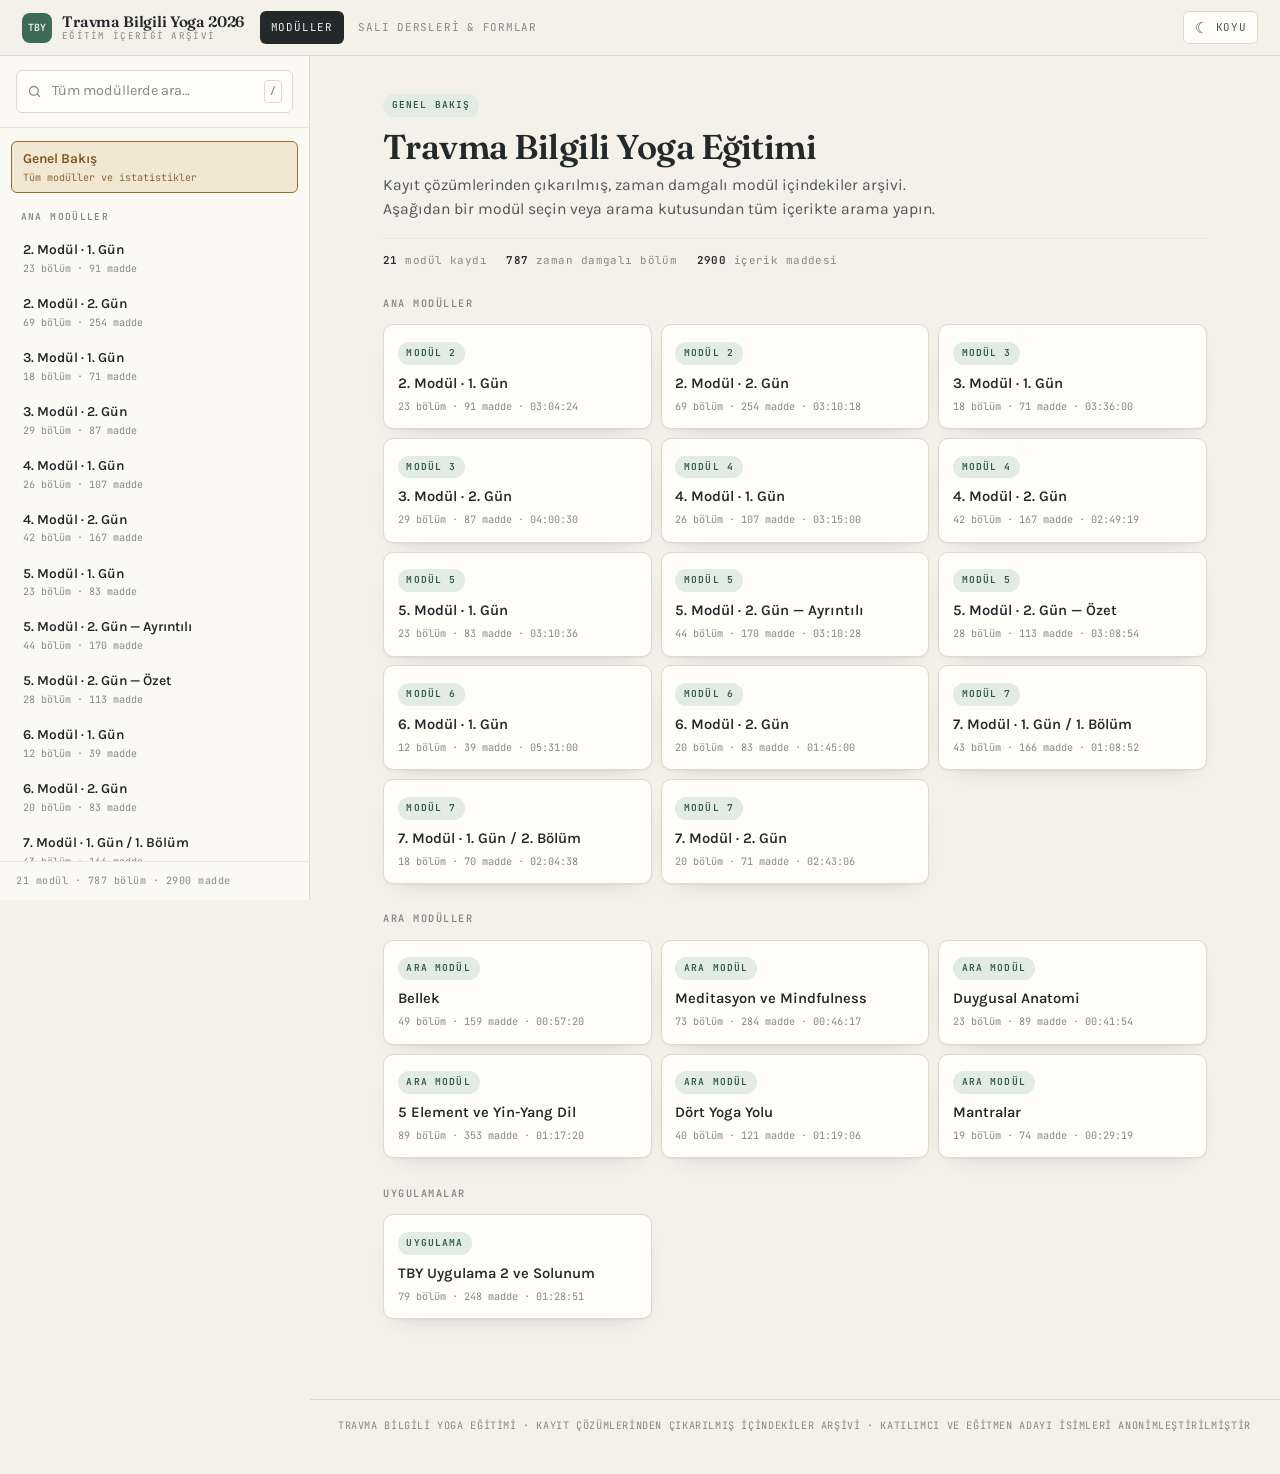
==== commit 5d6fb75d: "Add files via upload" ====
--- a/index.html
+++ b/index.html
@@ -3,369 +3,114 @@
 <head>
 <meta charset="utf-8">
 <meta name="viewport" content="width=device-width, initial-scale=1">
-<title>Travma Bilgili Yoga Eğitimi — Modül İçindekiler</title>
+<meta name="color-scheme" content="light dark">
+<title>Modül Arşivi — Travma Bilgili Yoga Eğitimi</title>
 <meta name="description" content="Travma Bilgili Yoga Eğitimi modüllerinin zaman damgalı içindekiler arşivi.">
+<link rel="icon" href="data:image/svg+xml,<svg xmlns='http://www.w3.org/2000/svg' viewBox='0 0 32 32'><rect width='32' height='32' rx='7' fill='%233d6b56'/><text x='16' y='22' font-size='15' font-family='Georgia,serif' fill='%23fbf9f3' text-anchor='middle'>T</text></svg>">
+<link rel="preconnect" href="https://fonts.googleapis.com">
+<link rel="preconnect" href="https://fonts.gstatic.com" crossorigin>
+<link href="https://fonts.googleapis.com/css2?family=Fraunces:opsz,wght@9..144,400;9..144,600&amp;family=Karla:wght@400;500;600;700&amp;family=JetBrains+Mono:wght@400;600&amp;display=swap" rel="stylesheet">
+<link rel="stylesheet" href="assets/theme.css">
+<link rel="stylesheet" href="assets/moduller.css">
 <script>
-  /* JS varsa gelismis gezinme acilir; yoksa tum icerik duz sayfa olarak gorunur. */
+  /* Tema, sayfa boyanmadan uygulanır (yanıp sönmeyi engeller). */
   try {
     document.documentElement.className = 'js';
     var t = localStorage.getItem('tby.theme');
-    if (!t) t = window.matchMedia && window.matchMedia('(prefers-color-scheme: dark)').matches ? 'dark' : 'light';
+    if (!t) t = (window.matchMedia && window.matchMedia('(prefers-color-scheme: dark)').matches) ? 'dark' : 'light';
     document.documentElement.setAttribute('data-theme', t);
   } catch (err) {}
 </script>
-<style>
-  :root {
-    --bg: #f6f3ee;
-    --bg-soft: #fffdfa;
-    --panel: #ffffff;
-    --line: #e4ddd2;
-    --line-soft: #efe9e0;
-    --ink: #2c2823;
-    --ink-soft: #6b6259;
-    --ink-faint: #948a7e;
-    --accent: #8a6d4f;
-    --accent-soft: #f0e7db;
-    --accent-ink: #6f5539;
-    --sage: #6f7f66;
-    --sage-soft: #e8ede4;
-    --mark: #f6e2a8;
-    --shadow: 0 1px 2px rgba(44,40,35,.05), 0 8px 24px -14px rgba(44,40,35,.18);
-    --radius: 14px;
-    --sidebar-w: 320px;
-  }
-  html[data-theme="dark"] {
-    --bg: #16150f;
-    --bg-soft: #1c1b15;
-    --panel: #201e18;
-    --line: #34312a;
-    --line-soft: #2a2822;
-    --ink: #ece6dc;
-    --ink-soft: #a9a094;
-    --ink-faint: #7d7469;
-    --accent: #c6a37a;
-    --accent-soft: #2f2a20;
-    --accent-ink: #d9bd99;
-    --sage: #9aae8e;
-    --sage-soft: #262c22;
-    --mark: #6b5620;
-    --shadow: 0 1px 2px rgba(0,0,0,.3), 0 12px 28px -16px rgba(0,0,0,.6);
-  }
-  * { box-sizing: border-box; }
-  html, body { margin: 0; padding: 0; }
-  body {
-    background: var(--bg);
-    color: var(--ink);
-    font: 16px/1.6 -apple-system, BlinkMacSystemFont, "Segoe UI", "Inter", "Helvetica Neue", Arial, sans-serif;
-    -webkit-font-smoothing: antialiased;
-  }
-  a { color: inherit; text-decoration: none; }
-  button { font: inherit; color: inherit; background: none; border: none; cursor: pointer; }
-  mark { background: var(--mark); color: inherit; border-radius: 3px; padding: 0 2px; }
-  [hidden] { display: none !important; }
-
-  /* JS yoksa yalnizca JS gerektiren parcalar gizlenir */
-  html:not(.js) .js-only,
-  html:not(.js) .search-wrap,
-  html:not(.js) .topbar { display: none; }
-
-  /* ---------- yerlesim ---------- */
-  .shell { display: flex; min-height: 100vh; align-items: flex-start; }
-
-  .sidebar {
-    width: var(--sidebar-w);
-    flex: none;
-    background: var(--bg-soft);
-    border-right: 1px solid var(--line);
-    display: flex;
-    flex-direction: column;
-    position: sticky;
-    top: 0;
-    height: 100vh;
-  }
-  .brand { padding: 22px 22px 16px; border-bottom: 1px solid var(--line-soft); }
-  .brand .eyebrow {
-    font-size: 11px; letter-spacing: .16em; text-transform: uppercase;
-    color: var(--accent); font-weight: 600; margin-bottom: 6px;
-  }
-  .brand h1 { font-size: 19px; line-height: 1.3; margin: 0; font-weight: 650; letter-spacing: -.01em; }
-  .brand p { margin: 6px 0 0; font-size: 12.5px; color: var(--ink-faint); }
-
-  .search-wrap { padding: 14px 16px; border-bottom: 1px solid var(--line-soft); }
-  .search {
-    display: flex; align-items: center; gap: 8px;
-    background: var(--panel); border: 1px solid var(--line);
-    border-radius: 10px; padding: 8px 10px;
-  }
-  .search:focus-within { border-color: var(--accent); box-shadow: 0 0 0 3px var(--accent-soft); }
-  .search svg { flex: none; opacity: .5; }
-  .search input {
-    border: none; outline: none; background: none; width: 100%;
-    font: inherit; font-size: 14px; color: var(--ink); min-width: 0;
-  }
-  .search input::placeholder { color: var(--ink-faint); }
-  .search kbd {
-    font: 600 10px/1 ui-monospace, SFMono-Regular, Menlo, monospace;
-    border: 1px solid var(--line); border-radius: 4px; padding: 3px 5px;
-    color: var(--ink-faint); flex: none;
-  }
-  .search .clear { display: none; flex: none; color: var(--ink-faint); font-size: 16px; line-height: 1; padding: 0 2px; }
-  .search.has-value .clear { display: block; }
-  .search.has-value kbd { display: none; }
-
-  .nav { flex: 1; overflow-y: auto; padding: 12px 12px 24px; }
-  .nav-group + .nav-group, .nav-group { margin-top: 18px; }
-  .nav-group > h2 {
-    font-size: 10.5px; letter-spacing: .14em; text-transform: uppercase;
-    color: var(--ink-faint); font-weight: 700; margin: 0 0 8px 10px;
-  }
-  .nav-item {
-    display: block; width: 100%;
-    padding: 9px 12px; border-radius: 10px; margin-bottom: 2px;
-    border: 1px solid transparent; line-height: 1.35;
-  }
-  .nav-item:hover { background: var(--accent-soft); }
-  .nav-item .t { font-size: 14px; font-weight: 550; display: block; }
-  .nav-item .s { font-size: 11.5px; color: var(--ink-faint); display: block; margin-top: 2px; }
-  .nav-item[aria-current="true"] {
-    background: var(--accent-soft); border-color: var(--accent); color: var(--accent-ink);
-  }
-  .nav-item[aria-current="true"] .s { color: var(--accent-ink); opacity: .8; }
-
-  .side-foot {
-    border-top: 1px solid var(--line-soft); padding: 12px 16px;
-    display: flex; align-items: center; justify-content: space-between; gap: 8px;
-    font-size: 12px; color: var(--ink-faint);
-  }
-  .icon-btn {
-    display: inline-flex; align-items: center; gap: 6px;
-    border: 1px solid var(--line); border-radius: 8px; padding: 6px 10px;
-    font-size: 12px; color: var(--ink-soft); background: var(--panel);
-  }
-  .icon-btn:hover { border-color: var(--accent); color: var(--accent-ink); }
-
-  /* ---------- icerik ---------- */
-  .main { flex: 1; min-width: 0; }
-  .main-inner { max-width: 860px; margin: 0 auto; padding: 40px 40px 96px; }
-
-  .topbar {
-    display: none; position: sticky; top: 0; z-index: 20;
-    background: var(--bg); border-bottom: 1px solid var(--line);
-    padding: 10px 14px; align-items: center; gap: 10px;
-  }
-  .topbar strong { font-size: 14px; font-weight: 600; }
-
-  .view { display: block; }
-  .js .view { display: none; }
-  .js .view.active { display: block; }
-  .view + .view { margin-top: 64px; padding-top: 40px; border-top: 2px solid var(--line); }
-  .js .view + .view { margin-top: 0; padding-top: 0; border-top: none; }
-
-  .mod-head { margin-bottom: 8px; scroll-margin-top: 70px; }
-  .badge {
-    display: inline-block; font-size: 11px; letter-spacing: .1em; text-transform: uppercase;
-    font-weight: 700; color: var(--sage); background: var(--sage-soft);
-    padding: 4px 9px; border-radius: 999px;
-  }
-  .mod-head h2 {
-    font-size: 30px; line-height: 1.2; margin: 14px 0 8px;
-    letter-spacing: -.02em; font-weight: 680;
-  }
-  .mod-head .sub { color: var(--ink-soft); font-size: 15.5px; margin: 0; }
-  .meta {
-    display: flex; flex-wrap: wrap; gap: 8px 18px; margin: 18px 0 0;
-    padding: 14px 0 0; border-top: 1px solid var(--line-soft);
-    font-size: 12.5px; color: var(--ink-faint);
-  }
-  .meta b { color: var(--ink-soft); font-weight: 600; }
-
-  .toolbar {
-    display: flex; align-items: center; justify-content: space-between;
-    gap: 12px; margin: 26px 0 14px; flex-wrap: wrap;
-  }
-  .toolbar .label { font-size: 12px; letter-spacing: .12em; text-transform: uppercase; color: var(--ink-faint); font-weight: 700; }
-
-  /* bolumler: details/summary sayesinde JS'siz de acilip kapanir */
-  .sec {
-    border: 1px solid var(--line); background: var(--panel);
-    border-radius: var(--radius); margin-bottom: 10px; box-shadow: var(--shadow);
-    overflow: hidden; scroll-margin-top: 80px;
-  }
-  .sec-head {
-    display: flex; align-items: flex-start; gap: 14px;
-    padding: 14px 16px; cursor: pointer; list-style: none;
-  }
-  .sec-head::-webkit-details-marker { display: none; }
-  .sec-head::marker { content: ""; }
-  .sec-head:hover { background: var(--bg-soft); }
-  .time {
-    flex: none; font: 600 12px/1.6 ui-monospace, SFMono-Regular, Menlo, monospace;
-    color: var(--accent-ink); background: var(--accent-soft);
-    padding: 2px 8px; border-radius: 6px; margin-top: 1px; letter-spacing: -.02em;
-    white-space: nowrap;
-  }
-  .time.empty { background: var(--sage-soft); color: var(--sage); }
-  .sec-head h3 { margin: 0; font-size: 15.5px; font-weight: 600; line-height: 1.45; flex: 1; }
-  .chev {
-    flex: none; margin-top: 7px; width: 8px; height: 8px; border-right: 2px solid var(--ink-faint);
-    border-bottom: 2px solid var(--ink-faint); transform: rotate(45deg); transition: transform .18s ease;
-  }
-  .sec[open] > .sec-head .chev { transform: rotate(-135deg); margin-top: 10px; }
-  .sec-body { padding: 0 16px 16px 16px; }
-  .sec-body ul { margin: 0; padding: 0 0 0 20px; list-style: none; }
-  .sec-body li {
-    position: relative; font-size: 14.5px; line-height: 1.62;
-    color: var(--ink-soft); padding: 3px 0;
-  }
-  .sec-body li::before {
-    content: ""; position: absolute; left: -14px; top: .82em;
-    width: 5px; height: 5px; border-radius: 50%; background: var(--accent); opacity: .45;
-  }
-  .sec.hit { border-color: var(--accent); box-shadow: 0 0 0 3px var(--accent-soft); }
-
-  /* arama sonuclari */
-  .results-head { margin-bottom: 18px; }
-  .results-head h2 { font-size: 24px; margin: 0 0 6px; font-weight: 660; letter-spacing: -.01em; }
-  .results-head p { margin: 0; color: var(--ink-faint); font-size: 14px; }
-  .result {
-    display: block; width: 100%; text-align: left;
-    border: 1px solid var(--line); background: var(--panel); border-radius: var(--radius);
-    padding: 14px 16px; margin-bottom: 8px; box-shadow: var(--shadow);
-  }
-  .result:hover { border-color: var(--accent); }
-  .result .crumb { font-size: 11.5px; color: var(--accent-ink); font-weight: 600; margin-bottom: 5px; }
-  .result h3 { margin: 0 0 6px; font-size: 15px; font-weight: 600; display: flex; gap: 10px; align-items: baseline; flex-wrap: wrap; }
-  .result p { margin: 0; font-size: 13.5px; color: var(--ink-soft); line-height: 1.55; }
-  .result p + p { margin-top: 3px; }
-  .empty-state { text-align: center; padding: 70px 20px; color: var(--ink-faint); }
-  .empty-state .big { font-size: 34px; margin-bottom: 10px; }
-
-  /* genel bakis kartlari */
-  .cards { display: grid; grid-template-columns: repeat(auto-fill, minmax(230px, 1fr)); gap: 10px; margin-top: 14px; }
-  .card {
-    display: block; border: 1px solid var(--line); background: var(--panel);
-    border-radius: var(--radius); padding: 14px; box-shadow: var(--shadow);
-    transition: border-color .15s, transform .15s;
-  }
-  .card:hover { border-color: var(--accent); transform: translateY(-1px); }
-  .card .t { font-size: 14.5px; font-weight: 600; margin: 8px 0 4px; display: block; }
-  .card .s { font-size: 12px; color: var(--ink-faint); display: block; }
-
-  .scrim { display: none; }
-
-  /* ---------- duyarli ---------- */
-  @media (max-width: 900px) {
-    .js .topbar { display: flex; }
-    .js .sidebar {
-      position: fixed; z-index: 40; top: 0; left: 0; height: 100vh;
-      transform: translateX(-100%); transition: transform .22s ease;
-      box-shadow: 0 0 40px rgba(0,0,0,.18); max-width: 88vw;
-    }
-    .js body.nav-open .sidebar, body.nav-open .sidebar { transform: none; }
-    body.nav-open .scrim { display: block; position: fixed; inset: 0; z-index: 30; background: rgba(20,18,14,.45); }
-    /* JS yokken kenar cubugu sayfanin ustunde normal blok olarak akar */
-    html:not(.js) .shell { display: block; }
-    html:not(.js) .sidebar { width: auto; height: auto; position: static; border-right: none; border-bottom: 1px solid var(--line); }
-    .main-inner { padding: 24px 18px 80px; }
-  }
-  @media (max-width: 520px) {
-    .sec-head { gap: 10px; padding: 12px 13px; }
-    .sec-body { padding: 0 13px 14px; }
-    .mod-head h2 { font-size: 24px; }
-  }
-
-  @media print {
-    .sidebar, .topbar, .toolbar, .scrim { display: none !important; }
-    .main-inner { max-width: none; padding: 0; }
-    .sec { break-inside: avoid; box-shadow: none; }
-    .js .view { display: block !important; }
-  }
-  @media (prefers-reduced-motion: reduce) { * { transition: none !important; } }
-</style>
 </head>
 <body>
+<a class="skip-link" href="#content">İçeriğe geç</a>
+<header class="site-head">
+  <button class="btn btn-icon js-only" id="menuBtn" type="button" aria-label="Modül menüsü" aria-expanded="false" aria-controls="sidebar">☰</button>
+  <a class="site-brand" href="index.html">
+    <span class="mark">TBY</span>
+    <span class="txt"><b>Travma Bilgili Yoga 2026</b><i>Eğitim İçeriği Arşivi</i></span>
+  </a>
+  <nav class="site-nav" aria-label="Bölümler">
+    <a href="index.html" aria-current="page">Modüller</a>
+    <a href="dersler.html">Salı Dersleri &amp; Formlar</a>
+  </nav>
+  <button class="btn js-only" id="themeBtn" type="button" aria-pressed="false"
+          aria-label="Koyu temaya geç" title="Koyu temaya geç">
+    <span class="ico" aria-hidden="true">☾</span><span class="lbl">Koyu</span>
+  </button>
+</header>
+
 <div class="shell">
-  <aside class="sidebar" id="sidebar">
-    <div class="brand">
-      <div class="eyebrow">Eğitim Arşivi</div>
-      <h1>Travma Bilgili Yoga Eğitimi</h1>
-      <p>Modül içindekiler ve zaman damgalı içerik haritası</p>
-    </div>
-    <div class="search-wrap">
+  <aside class="sidebar" id="sidebar" aria-label="Modül gezintisi">
+    <div class="search-wrap js-only">
       <label class="search" id="searchBox">
-        <svg width="15" height="15" viewBox="0 0 24 24" fill="none" stroke="currentColor" stroke-width="2.2" stroke-linecap="round" aria-hidden="true"><circle cx="11" cy="11" r="7"/><path d="m20 20-3.5-3.5"/></svg>
-        <input id="q" type="search" placeholder="Tüm modüllerde ara…" autocomplete="off" spellcheck="false" aria-label="Tüm modüllerde ara">
+        <svg width="15" height="15" viewBox="0 0 24 24" fill="none" stroke="currentColor"
+             stroke-width="2.2" stroke-linecap="round" aria-hidden="true"><circle cx="11" cy="11" r="7"/><path d="m20 20-3.5-3.5"/></svg>
+        <input id="q" type="search" placeholder="Tüm modüllerde ara…" autocomplete="off"
+               spellcheck="false" aria-label="Tüm modüllerde ara">
         <kbd>/</kbd>
         <button class="clear" id="clearBtn" type="button" aria-label="Aramayı temizle">×</button>
       </label>
     </div>
+    <button class="btn js-only sidebar-close" id="navCloseBtn" type="button"><span aria-hidden="true">←</span> Menüyü kapat</button>
     <nav class="nav" id="nav" aria-label="Modüller">
       <a class="nav-item" href="#home" data-view="home"><span class="t">Genel Bakış</span><span class="s">Tüm modüller ve istatistikler</span></a>
-<div class="nav-group"><h2>Ana Modüller</h2>
-<a class="nav-item" href="#m00" data-view="m00"><span class="t">2. Modül · 1. Gün</span><span class="s">24 bölüm · 97 madde</span></a>
-<a class="nav-item" href="#m01" data-view="m01"><span class="t">2. Modül · 2. Gün</span><span class="s">69 bölüm · 254 madde</span></a>
-<a class="nav-item" href="#m02" data-view="m02"><span class="t">3. Modül · 1. Gün</span><span class="s">19 bölüm · 74 madde</span></a>
-<a class="nav-item" href="#m03" data-view="m03"><span class="t">3. Modül · 2. Gün</span><span class="s">29 bölüm · 87 madde</span></a>
-<a class="nav-item" href="#m04" data-view="m04"><span class="t">4. Modül · 1. Gün</span><span class="s">26 bölüm · 107 madde</span></a>
-<a class="nav-item" href="#m05" data-view="m05"><span class="t">4. Modül · 2. Gün</span><span class="s">42 bölüm · 167 madde</span></a>
-<a class="nav-item" href="#m06" data-view="m06"><span class="t">5. Modül · 1. Gün</span><span class="s">23 bölüm · 84 madde</span></a>
-<a class="nav-item" href="#m07" data-view="m07"><span class="t">5. Modül · 2. Gün — Ayrıntılı</span><span class="s">44 bölüm · 170 madde</span></a>
-<a class="nav-item" href="#m08" data-view="m08"><span class="t">5. Modül · 2. Gün — Özet</span><span class="s">28 bölüm · 113 madde</span></a>
-<a class="nav-item" href="#m09" data-view="m09"><span class="t">6. Modül · 1. Gün</span><span class="s">12 bölüm · 39 madde</span></a>
-<a class="nav-item" href="#m10" data-view="m10"><span class="t">6. Modül · 2. Gün</span><span class="s">20 bölüm · 83 madde</span></a>
-<a class="nav-item" href="#m11" data-view="m11"><span class="t">7. Modül · 1. Gün / 1. Bölüm</span><span class="s">48 bölüm · 183 madde</span></a>
-<a class="nav-item" href="#m12" data-view="m12"><span class="t">7. Modül · 1. Gün / 2. Bölüm</span><span class="s">18 bölüm · 70 madde</span></a>
-<a class="nav-item" href="#m13" data-view="m13"><span class="t">7. Modül · 2. Gün</span><span class="s">20 bölüm · 71 madde</span></a>
-</div>
-<div class="nav-group"><h2>Ara Modüller</h2>
-<a class="nav-item" href="#m14" data-view="m14"><span class="t">Bellek</span><span class="s">49 bölüm · 159 madde</span></a>
-<a class="nav-item" href="#m15" data-view="m15"><span class="t">Meditasyon ve Mindfulness</span><span class="s">73 bölüm · 284 madde</span></a>
-<a class="nav-item" href="#m16" data-view="m16"><span class="t">Duygusal Anatomi</span><span class="s">23 bölüm · 89 madde</span></a>
-<a class="nav-item" href="#m17" data-view="m17"><span class="t">5 Element ve Yin-Yang Dil</span><span class="s">89 bölüm · 353 madde</span></a>
-<a class="nav-item" href="#m18" data-view="m18"><span class="t">Dört Yoga Yolu</span><span class="s">40 bölüm · 121 madde</span></a>
-<a class="nav-item" href="#m19" data-view="m19"><span class="t">Mantralar</span><span class="s">19 bölüm · 74 madde</span></a>
-</div>
-<div class="nav-group"><h2>Uygulamalar</h2>
-<a class="nav-item" href="#m20" data-view="m20"><span class="t">TBY Uygulama 2 ve Solunum</span><span class="s">79 bölüm · 248 madde</span></a>
-</div>
+      <div class="nav-group"><h2>Ana Modüller</h2>
+      <a class="nav-item" href="#m00" data-view="m00"><span class="t">2. Modül · 1. Gün</span><span class="s">23 bölüm · 91 madde</span></a>
+      <a class="nav-item" href="#m01" data-view="m01"><span class="t">2. Modül · 2. Gün</span><span class="s">69 bölüm · 254 madde</span></a>
+      <a class="nav-item" href="#m02" data-view="m02"><span class="t">3. Modül · 1. Gün</span><span class="s">18 bölüm · 71 madde</span></a>
+      <a class="nav-item" href="#m03" data-view="m03"><span class="t">3. Modül · 2. Gün</span><span class="s">29 bölüm · 87 madde</span></a>
+      <a class="nav-item" href="#m04" data-view="m04"><span class="t">4. Modül · 1. Gün</span><span class="s">26 bölüm · 107 madde</span></a>
+      <a class="nav-item" href="#m05" data-view="m05"><span class="t">4. Modül · 2. Gün</span><span class="s">42 bölüm · 167 madde</span></a>
+      <a class="nav-item" href="#m06" data-view="m06"><span class="t">5. Modül · 1. Gün</span><span class="s">23 bölüm · 83 madde</span></a>
+      <a class="nav-item" href="#m07" data-view="m07"><span class="t">5. Modül · 2. Gün — Ayrıntılı</span><span class="s">44 bölüm · 170 madde</span></a>
+      <a class="nav-item" href="#m08" data-view="m08"><span class="t">5. Modül · 2. Gün — Özet</span><span class="s">28 bölüm · 113 madde</span></a>
+      <a class="nav-item" href="#m09" data-view="m09"><span class="t">6. Modül · 1. Gün</span><span class="s">12 bölüm · 39 madde</span></a>
+      <a class="nav-item" href="#m10" data-view="m10"><span class="t">6. Modül · 2. Gün</span><span class="s">20 bölüm · 83 madde</span></a>
+      <a class="nav-item" href="#m11" data-view="m11"><span class="t">7. Modül · 1. Gün / 1. Bölüm</span><span class="s">43 bölüm · 166 madde</span></a>
+      <a class="nav-item" href="#m12" data-view="m12"><span class="t">7. Modül · 1. Gün / 2. Bölüm</span><span class="s">18 bölüm · 70 madde</span></a>
+      <a class="nav-item" href="#m13" data-view="m13"><span class="t">7. Modül · 2. Gün</span><span class="s">20 bölüm · 71 madde</span></a>
+      </div>
+      <div class="nav-group"><h2>Ara Modüller</h2>
+      <a class="nav-item" href="#m14" data-view="m14"><span class="t">Bellek</span><span class="s">49 bölüm · 159 madde</span></a>
+      <a class="nav-item" href="#m15" data-view="m15"><span class="t">Meditasyon ve Mindfulness</span><span class="s">73 bölüm · 284 madde</span></a>
+      <a class="nav-item" href="#m16" data-view="m16"><span class="t">Duygusal Anatomi</span><span class="s">23 bölüm · 89 madde</span></a>
+      <a class="nav-item" href="#m17" data-view="m17"><span class="t">5 Element ve Yin-Yang Dil</span><span class="s">89 bölüm · 353 madde</span></a>
+      <a class="nav-item" href="#m18" data-view="m18"><span class="t">Dört Yoga Yolu</span><span class="s">40 bölüm · 121 madde</span></a>
+      <a class="nav-item" href="#m19" data-view="m19"><span class="t">Mantralar</span><span class="s">19 bölüm · 74 madde</span></a>
+      </div>
+      <div class="nav-group"><h2>Uygulamalar</h2>
+      <a class="nav-item" href="#m20" data-view="m20"><span class="t">TBY Uygulama 2 ve Solunum</span><span class="s">79 bölüm · 248 madde</span></a>
+      </div>
     </nav>
-    <div class="side-foot">
-      <button class="icon-btn js-only" id="themeBtn" type="button">
-        <span id="themeIcon">☾</span><span id="themeLabel">Koyu tema</span>
-      </button>
-      <span id="footStat"></span>
-    </div>
+    <div class="side-foot"><span id="footStat">21 modül</span></div>
   </aside>
 
-  <div class="scrim" id="scrim"></div>
+  <div class="scrim" id="scrim" aria-hidden="true"></div>
 
   <main class="main">
-    <div class="topbar">
-      <button class="icon-btn" id="menuBtn" type="button" aria-label="Menü">☰</button>
-      <strong id="topTitle">Genel Bakış</strong>
-    </div>
     <div class="main-inner" id="content">
-      <section class="view" id="home">
+<section class="view" id="home">
 <div class="mod-head">
 <span class="badge">Genel Bakış</span>
 <h2>Travma Bilgili Yoga Eğitimi</h2>
 <p class="sub">Kayıt çözümlerinden çıkarılmış, zaman damgalı modül içindekiler arşivi. Aşağıdan bir modül seçin veya arama kutusundan tüm içerikte arama yapın.</p>
-<div class="meta"><span><b>21</b> modül kaydı</span><span><b>794</b> zaman damgalı bölüm</span><span><b>2927</b> içerik maddesi</span></div>
+<div class="meta"><span><b>21</b> modül kaydı</span><span><b>787</b> zaman damgalı bölüm</span><span><b>2900</b> içerik maddesi</span></div>
 </div>
 <div class="toolbar"><span class="label">Ana Modüller</span></div>
 <div class="cards">
-<a class="card" href="#m00" data-view="m00"><span class="badge">Modül 2</span><span class="t">2. Modül · 1. Gün</span><span class="s">24 bölüm · 97 madde · 03:04:24</span></a>
+<a class="card" href="#m00" data-view="m00"><span class="badge">Modül 2</span><span class="t">2. Modül · 1. Gün</span><span class="s">23 bölüm · 91 madde · 03:04:24</span></a>
 <a class="card" href="#m01" data-view="m01"><span class="badge">Modül 2</span><span class="t">2. Modül · 2. Gün</span><span class="s">69 bölüm · 254 madde · 03:10:18</span></a>
-<a class="card" href="#m02" data-view="m02"><span class="badge">Modül 3</span><span class="t">3. Modül · 1. Gün</span><span class="s">19 bölüm · 74 madde · 03:36:00</span></a>
+<a class="card" href="#m02" data-view="m02"><span class="badge">Modül 3</span><span class="t">3. Modül · 1. Gün</span><span class="s">18 bölüm · 71 madde · 03:36:00</span></a>
 <a class="card" href="#m03" data-view="m03"><span class="badge">Modül 3</span><span class="t">3. Modül · 2. Gün</span><span class="s">29 bölüm · 87 madde · 04:00:30</span></a>
 <a class="card" href="#m04" data-view="m04"><span class="badge">Modül 4</span><span class="t">4. Modül · 1. Gün</span><span class="s">26 bölüm · 107 madde · 03:15:00</span></a>
 <a class="card" href="#m05" data-view="m05"><span class="badge">Modül 4</span><span class="t">4. Modül · 2. Gün</span><span class="s">42 bölüm · 167 madde · 02:49:19</span></a>
-<a class="card" href="#m06" data-view="m06"><span class="badge">Modül 5</span><span class="t">5. Modül · 1. Gün</span><span class="s">23 bölüm · 84 madde · 03:10:36</span></a>
+<a class="card" href="#m06" data-view="m06"><span class="badge">Modül 5</span><span class="t">5. Modül · 1. Gün</span><span class="s">23 bölüm · 83 madde · 03:10:36</span></a>
 <a class="card" href="#m07" data-view="m07"><span class="badge">Modül 5</span><span class="t">5. Modül · 2. Gün — Ayrıntılı</span><span class="s">44 bölüm · 170 madde · 03:10:28</span></a>
 <a class="card" href="#m08" data-view="m08"><span class="badge">Modül 5</span><span class="t">5. Modül · 2. Gün — Özet</span><span class="s">28 bölüm · 113 madde · 03:08:54</span></a>
 <a class="card" href="#m09" data-view="m09"><span class="badge">Modül 6</span><span class="t">6. Modül · 1. Gün</span><span class="s">12 bölüm · 39 madde · 05:31:00</span></a>
 <a class="card" href="#m10" data-view="m10"><span class="badge">Modül 6</span><span class="t">6. Modül · 2. Gün</span><span class="s">20 bölüm · 83 madde · 01:45:00</span></a>
-<a class="card" href="#m11" data-view="m11"><span class="badge">Modül 7</span><span class="t">7. Modül · 1. Gün / 1. Bölüm</span><span class="s">48 bölüm · 183 madde · 01:08:52</span></a>
+<a class="card" href="#m11" data-view="m11"><span class="badge">Modül 7</span><span class="t">7. Modül · 1. Gün / 1. Bölüm</span><span class="s">43 bölüm · 166 madde · 01:08:52</span></a>
 <a class="card" href="#m12" data-view="m12"><span class="badge">Modül 7</span><span class="t">7. Modül · 1. Gün / 2. Bölüm</span><span class="s">18 bölüm · 70 madde · 02:04:38</span></a>
 <a class="card" href="#m13" data-view="m13"><span class="badge">Modül 7</span><span class="t">7. Modül · 2. Gün</span><span class="s">20 bölüm · 71 madde · 02:43:06</span></a>
 </div>
@@ -387,17 +132,13 @@
 <div class="mod-head">
 <span class="badge">Modül 2</span>
 <h2>2. Modül · 1. Gün</h2>
-<div class="meta"><span><b>24</b> bölüm</span><span><b>97</b> madde</span><span>süre <b>~03:04:24</b></span></div>
+<div class="meta"><span><b>23</b> bölüm</span><span><b>91</b> madde</span><span>süre <b>~03:04:24</b></span></div>
 </div>
-<div class="toolbar"><span class="label">İçindekiler</span><button type="button" class="icon-btn js-only collapse-all">Tümünü daralt</button></div>
+<div class="toolbar"><span class="label">İçindekiler</span><button type="button" class="btn js-only collapse-all">Tümünü daralt</button></div>
 <div class="timeline">
 <details class="sec" open id="m00-0">
 <summary class="sec-head"><span class="time">00:00:00</span><h3>Açılış ve Katılımcıların Karşılanması</h3><span class="chev" aria-hidden="true"></span></summary>
-<div class="sec-body"><ul><li>Yoga ve hareket pratiğine başlamadan önce çevrimiçi sınıfta bulunan katılımcıların karşılanması</li><li>Pratik öncesi alet ve ortam hazırlığı konusunda bilgilendirme</li><li>Ezgi (yardımcı eğitmen) tarafından kendinin tanıtılması ve eğitim süreci hakkında kısa bilgi</li></ul></div>
-</details>
-<details class="sec" open id="m00-1">
-<summary class="sec-head"><span class="time">00:04:32</span><h3>Ezgi&#x27;nin Kendini Tanıtması</h3><span class="chev" aria-hidden="true"></span></summary>
-<div class="sec-body"><ul><li>Yaklaşık 1,5 yıldır Hollanda&#x27;da yaşayan fizyoterapist ve yoga eğitmeni</li><li>Daha önce Alanya&#x27;da ikamet etmiş, şu anda bir klinikte çalışıyor</li><li>Travma bilgili yoga ve hareket kolaylaştırıcısı olarak eğitime katkı sağlıyor</li><li>Salı günü staj nedeniyle katılamadığı, ancak grup desteğinde aktif rol aldığı belirtiliyor</li></ul></div>
+<div class="sec-body"><ul><li>Yoga ve hareket pratiğine başlamadan önce çevrimiçi sınıfta bulunan katılımcıların karşılanması</li><li>Pratik öncesi alet ve ortam hazırlığı konusunda bilgilendirme</li></ul></div>
 </details>
 <details class="sec" open id="m00-2">
 <summary class="sec-head"><span class="time">00:11:07</span><h3>Hareket Pratiğine Giriş</h3><span class="chev" aria-hidden="true"></span></summary>
@@ -405,15 +146,15 @@
 </details>
 <details class="sec" open id="m00-3">
 <summary class="sec-head"><span class="time">00:30:08</span><h3>Pratik Bitimi ve Dinlenme</h3><span class="chev" aria-hidden="true"></span></summary>
-<div class="sec-body"><ul><li>Bloklarla hareket pratiğinin farklı varyasyonları denenmesi</li><li>Eterleştirilmiş duruşa geçiş (balasana benzeri kapanış pozisyonu)</li><li>Praktik sonrası kısa ara (5 dakika) verilmesi kararı</li><li>Katılımcılardan geri bildirim alınması (özlem, kapalılık gibi duyumlar)</li></ul></div>
+<div class="sec-body"><ul><li>Bloklarla hareket pratiğinin farklı varyasyonları denenmesi</li><li>Eterleştirilmiş duruşa geçiş (balasana benzeri kapanış pozisyonu)</li><li>Pratik sonrası kısa ara (5 dakika) verilmesi kararı</li><li>Katılımcılardan geri bildirim alınması (özlem, kapalılık gibi duyumlar)</li></ul></div>
 </details>
 <details class="sec" open id="m00-4">
 <summary class="sec-head"><span class="time">00:35:47</span><h3>Travma Bilgili Yaklaşım ve Akran Desteği</h3><span class="chev" aria-hidden="true"></span></summary>
-<div class="sec-body"><ul><li>Travma bilgili çalışmalardaki akran desteğinin önemi</li><li>Eğitim sürecinde farklı hocalarla çalışmanın faydaları</li><li>Arka planda destek ekibinin varlığı (Elif, Bilge Su, İrem, Gözde)</li><li>Birlikte hareket etmenin ve bir topluluk oluşturmanın iyileştirme sürecindeki rolü</li></ul></div>
+<div class="sec-body"><ul><li>Travma bilgili çalışmalardaki akran desteğinin önemi</li><li>Eğitim sürecinde farklı hocalarla çalışmanın faydaları</li><li>Arka planda bir destek ekibinin bulunması</li><li>Birlikte hareket etmenin ve bir topluluk oluşturmanın iyileştirme sürecindeki rolü</li></ul></div>
 </details>
 <details class="sec" open id="m00-5">
 <summary class="sec-head"><span class="time">00:39:56</span><h3>Yoga Yapmanın Nedenleri: Katılımcı Soruları</h3><span class="chev" aria-hidden="true"></span></summary>
-<div class="sec-body"><ul><li>Katılımcılardan yoga yapmalarının nedenlerine dair görüşler alınması</li><li>Dinin namaz hareketleriyle yoga arasında benzerlik kurulması</li><li>Bedenle zihin bağını güçlendiren bir araç olarak yoga</li><li>Stres ve kapalılığın fark edilmesinde yardımcı olması</li><li>İç sesi duymak ve kendisiyle iletişim kurmak</li></ul></div>
+<div class="sec-body"><ul><li>Katılımcılardan yoga yapmalarının nedenlerine dair görüşler alınması</li><li>Bedenle zihin bağını güçlendiren bir araç olarak yoga</li><li>Stres ve kapalılığın fark edilmesinde yardımcı olması</li><li>İç sesi duymak ve kendisiyle iletişim kurmak</li></ul></div>
 </details>
 <details class="sec" open id="m00-6">
 <summary class="sec-head"><span class="time">00:43:18</span><h3>Yoga Pratiğine Kültürel ve Bireysel Bağlam</h3><span class="chev" aria-hidden="true"></span></summary>
@@ -436,12 +177,12 @@
 <div class="sec-body"><ul><li>Memeliler olarak birlikteligin ve koregülasyonun önemini</li><li>İnsanımsılarla karşılaştırma ve ortak davranış uyumu</li><li>Güven ve bağlantı kurmanın biyolojik temelleri</li><li>Gülümsemenin ve tehlike algısının sosyal kodlamadan gelmesi</li></ul></div>
 </details>
 <details class="sec" open id="m00-11">
-<summary class="sec-head"><span class="time">01:29:20</span><h3>Nöroplastisiti Anlamak</h3><span class="chev" aria-hidden="true"></span></summary>
+<summary class="sec-head"><span class="time">01:29:20</span><h3>Nöroplastisiteyi Anlamak</h3><span class="chev" aria-hidden="true"></span></summary>
 <div class="sec-body"><ul><li>Santiago Ramón y Cajal&#x27;ın 1906 Nobel Ödülü alan keşfi</li><li>Sinir sisteminin değişime açık ve adaptasyon yeteneğine sahip olması</li><li>Yaşanılan deneyimlerin beyin yapısında fiziksel değişimler yarattığı</li><li>Hayat boyu öğrenme ve iyileşme kapasitesi</li></ul></div>
 </details>
 <details class="sec" open id="m00-12">
-<summary class="sec-head"><span class="time">01:36:46</span><h3>Nöroplastisitin Tarafsızlığı</h3><span class="chev" aria-hidden="true"></span></summary>
-<div class="sec-body"><ul><li>Beynin olumlu ve olumsuz deneyimlerden eşit şekilde öğrenebilmesi</li><li>Korku ve dehşet verici deneyimlerin daha hızlı ve güçlü bağlantılar kurması</li><li>Merak, keyif ve heyecanın öğrenmeyi güçlendirmesi</li><li>Travma bilgili yaklaşımda nöroplastisiti umudu ve dayanıklılık aracı olarak kullanma</li></ul></div>
+<summary class="sec-head"><span class="time">01:36:46</span><h3>Nöroplastisitenin Tarafsızlığı</h3><span class="chev" aria-hidden="true"></span></summary>
+<div class="sec-body"><ul><li>Beynin olumlu ve olumsuz deneyimlerden eşit şekilde öğrenebilmesi</li><li>Korku ve dehşet verici deneyimlerin daha hızlı ve güçlü bağlantılar kurması</li><li>Merak, keyif ve heyecanın öğrenmeyi güçlendirmesi</li><li>Travma bilgili yaklaşımda nöroplastisite umudu ve dayanıklılık aracı olarak kullanma</li></ul></div>
 </details>
 <details class="sec" open id="m00-13">
 <summary class="sec-head"><span class="time">01:51:56</span><h3>Alan Tutma ve Eşlikçilik</h3><span class="chev" aria-hidden="true"></span></summary>
@@ -449,7 +190,7 @@
 </details>
 <details class="sec" open id="m00-14">
 <summary class="sec-head"><span class="time">02:00:34</span><h3>Öğrenme Motivasyonu ve Duygusal İlgi</h3><span class="chev" aria-hidden="true"></span></summary>
-<div class="sec-body"><ul><li>Beynin merak ve heyecan duyduğu şeyleri daha hızlı öğrenmesi</li><li>Keyif almanın kalıcı hareket pratiğinin temelinde olması</li><li>Zorlama yerine içsel ihtiyaçtan gelen hareketin nöroplastisiyi desteklemesi</li><li>Travma bağlamında merak ve keyifin kaybedilen önemli duygular olması</li></ul></div>
+<div class="sec-body"><ul><li>Beynin merak ve heyecan duyduğu şeyleri daha hızlı öğrenmesi</li><li>Keyif almanın kalıcı hareket pratiğinin temelinde olması</li><li>Zorlama yerine içsel ihtiyaçtan gelen hareketin nöroplastisiteyi desteklemesi</li><li>Travma bağlamında merak ve keyifin kaybedilen önemli duygular olması</li></ul></div>
 </details>
 <details class="sec" open id="m00-15">
 <summary class="sec-head"><span class="time">02:07:20</span><h3>Meditatif Tavır ve Yoga Felsefesi</h3><span class="chev" aria-hidden="true"></span></summary>
@@ -460,7 +201,7 @@
 <div class="sec-body"><ul><li>Harvard Üniversitesi&#x27;nde yapılan yoga ve meditasyon araştırmaları</li><li>8 haftalık mindfulness pratiğinin hipokampus ve amigdalada değişimler yarattığı</li><li>Amigdalanın küçülmesi ve stres azalması arasındaki ilişki</li><li>Dış ortam değişmese bile sinir sisteminin regülasyonunun değişmesi</li></ul></div>
 </details>
 <details class="sec" open id="m00-17">
-<summary class="sec-head"><span class="time">02:30:02</span><h3>Nöroplastisiti Destekleyen Faktörler</h3><span class="chev" aria-hidden="true"></span></summary>
+<summary class="sec-head"><span class="time">02:30:02</span><h3>Nöroplastisiteyi Destekleyen Faktörler</h3><span class="chev" aria-hidden="true"></span></summary>
 <div class="sec-body"><ul><li>Keyif, merak ve heyecanın beyni değiştirmedeki rolü</li><li>Retiküler aktivatif sisteminin filtreleme işlevi</li><li>Önemli bulunan uyaranların daha fazla işlenmesi</li><li>Travma bilgili yaklaşımda duygusal motivasyonun kritikliği</li></ul></div>
 </details>
 <details class="sec" open id="m00-18">
@@ -469,7 +210,7 @@
 </details>
 <details class="sec" open id="m00-19">
 <summary class="sec-head"><span class="time">02:50:41</span><h3>Hissetmekte İyileşmek</h3><span class="chev" aria-hidden="true"></span></summary>
-<div class="sec-body"><ul><li>Peter Levine ve travma iyileşmesinde duygusal deneyimin rolü</li><li>Iyi hissetmek yerine hissetmekte iyileşmenin hedefi</li><li>Her duygunun geçici ve değişken doğası</li><li>Zorluk deneyimlerin içinde kalmayı ve onlarla baş etmeyi öğrenme</li></ul></div>
+<div class="sec-body"><ul><li>Peter Levine ve travma iyileşmesinde duygusal deneyimin rolü</li><li>İyi hissetmek yerine hissetmekte iyileşmenin hedefi</li><li>Her duygunun geçici ve değişken doğası</li><li>Zorluk deneyimlerin içinde kalmayı ve onlarla baş etmeyi öğrenme</li></ul></div>
 </details>
 <details class="sec" open id="m00-20">
 <summary class="sec-head"><span class="time">02:54:09</span><h3>Alan Tutma Uygulaması</h3><span class="chev" aria-hidden="true"></span></summary>
@@ -480,8 +221,8 @@
 <div class="sec-body"><ul><li>Eğitmenlerin kendi destek sistemine ihtiyacı</li><li>Travma deneyimi olan eğitmenlerin tetiklenmesine duyarlı olması</li><li>Kendi terapi süreçlerinin devam ettirilmesi gerekliliği</li><li>Alan tutmanın iki taraflı ve karşılıklı bir süreç olması</li></ul></div>
 </details>
 <details class="sec" open id="m00-22">
-<summary class="sec-head"><span class="time">03:02:36</span><h3>Bilgi vs. Becerileme Kapasitesi</h3><span class="chev" aria-hidden="true"></span></summary>
-<div class="sec-body"><ul><li>Bilgi sahibi olmak beceri anlamına gelmediği</li><li>Ilişkilendirme ve ilişki kurma becerilerinin ayrı bir alan olması</li><li>Öğrenci olarak derinleşmenin öğretmen olarak derinleşmeye dönüştüğü</li><li>Travma bilgili yaklaşımda bedenin zekasının onurlandırılması</li></ul></div>
+<summary class="sec-head"><span class="time">03:02:36</span><h3>Bilgi ve Beceri Kapasitesi</h3><span class="chev" aria-hidden="true"></span></summary>
+<div class="sec-body"><ul><li>Bilgi sahibi olmak beceri anlamına gelmediği</li><li>İlişkilendirme ve ilişki kurma becerilerinin ayrı bir alan olması</li><li>Öğrenci olarak derinleşmenin öğretmen olarak derinleşmeye dönüştüğü</li><li>Travma bilgili yaklaşımda bedenin zekasının onurlandırılması</li></ul></div>
 </details>
 <details class="sec" open id="m00-23">
 <summary class="sec-head"><span class="time">03:04:24</span><h3>Titrasyon ve Nöro-gelişimsel Hareket</h3><span class="chev" aria-hidden="true"></span></summary>
@@ -495,11 +236,11 @@
 <p class="sub">Travma Bilgili Yoga Eğitimi - Nefes ve Sinir Sistemi</p>
 <div class="meta"><span><b>69</b> bölüm</span><span><b>254</b> madde</span><span>süre <b>~03:10:18</b></span></div>
 </div>
-<div class="toolbar"><span class="label">İçindekiler</span><button type="button" class="icon-btn js-only collapse-all">Tümünü daralt</button></div>
+<div class="toolbar"><span class="label">İçindekiler</span><button type="button" class="btn js-only collapse-all">Tümünü daralt</button></div>
 <div class="timeline">
 <details class="sec" open id="m01-0">
-<summary class="sec-head"><span class="time">00:00:00</span><h3>Giriş ve Nöroplastisitesi</h3><span class="chev" aria-hidden="true"></span></summary>
-<div class="sec-body"><ul><li>Travma konusunda &quot;iyileşme olasılığının hep yüksek olduğu&quot; mesajı veren nöroplastisitesi</li><li>Beynin sürekli yenilenebilir, kendini dönüştürebilir olduğu bilgisi</li><li>Son on yılda sıklıkla konuşulan öz bakım, kendine şefkat ve öz düzenleme becerilerinden bahsetme</li></ul></div>
+<summary class="sec-head"><span class="time">00:00:00</span><h3>Giriş ve Nöroplastisite</h3><span class="chev" aria-hidden="true"></span></summary>
+<div class="sec-body"><ul><li>Travma konusunda &quot;iyileşme olasılığının hep yüksek olduğu&quot; mesajı veren nöroplastisite</li><li>Beynin sürekli yenilenebilir, kendini dönüştürebilir olduğu bilgisi</li><li>Son on yılda sıklıkla konuşulan öz bakım, kendine şefkat ve öz düzenleme becerilerinden bahsetme</li></ul></div>
 </details>
 <details class="sec" open id="m01-1">
 <summary class="sec-head"><span class="time">00:01:18</span><h3>Yoga Niyeti ve Bedenlenme</h3><span class="chev" aria-hidden="true"></span></summary>
@@ -507,10 +248,10 @@
 </details>
 <details class="sec" open id="m01-2">
 <summary class="sec-head"><span class="time">00:02:29</span><h3>Güçlenme Yolları ve Hareket Repertuarı</h3><span class="chev" aria-hidden="true"></span></summary>
-<div class="sec-body"><ul><li>Hareket ederek, seçeneklerimizi fark ederek, seçim yaparak güçleniyoruz</li><li>Seçim yapma pratiğinin beyinde inanılmaz değişikliklere sebep olması</li><li>Esnek dayanıklılık sağlama ve sosyolojik/politik perspektiften yoga ele alma</li><li>Toksik pozitivite ve spritüel bypass&#x27;tan kaçınma</li></ul></div>
+<div class="sec-body"><ul><li>Hareket ederek, seçeneklerimizi fark ederek, seçim yaparak güçleniyoruz</li><li>Seçim yapma pratiğinin beyinde inanılmaz değişikliklere sebep olması</li><li>Esnek dayanıklılık sağlama ve sosyolojik/politik perspektiften yoga ele alma</li><li>Toksik pozitivite ve spiritüel bypass&#x27;tan kaçınma</li></ul></div>
 </details>
 <details class="sec" open id="m01-3">
-<summary class="sec-head"><span class="time">00:04:24</span><h3>Bilişsel vs. Somatikel Yaklaşım</h3><span class="chev" aria-hidden="true"></span></summary>
+<summary class="sec-head"><span class="time">00:04:24</span><h3>Bilişsel vs. Somatik Yaklaşım</h3><span class="chev" aria-hidden="true"></span></summary>
 <div class="sec-body"><ul><li>Davranışsal değişiklikler kognitif anlatımla her zaman gerçekleşmiyor</li><li>Beden üzerinden çalışmanın dramatik değişikliklere sebep olması</li><li>Somatik pratiklerin son yıllarda önem kazanması</li><li>Deneyimin geçtiği yer beden olduğu için bedeni dışarıda bırakamazsak hiçbir şey iyileştiremeyiz</li></ul></div>
 </details>
 <details class="sec" open id="m01-4">
@@ -518,7 +259,7 @@
 <div class="sec-body"><ul><li>Bedensel tepkilerin, yanıtların geçersiz olmadığı bilgisi</li><li>Sinir sistemini düzeltmek yerine doğru anlamak ve yönlendirmek</li><li>Sinir sisteminin verdiği tepkilerin adaptif olması</li><li>Mal-adaptif bir şey olmadığını, her şeyin bir sebebi olduğunu anlamak</li></ul></div>
 </details>
 <details class="sec" open id="m01-5">
-<summary class="sec-head"><span class="time">00:08:09</span><h3>Nörogeleşimsel Hareket Yaklaşımı</h3><span class="chev" aria-hidden="true"></span></summary>
+<summary class="sec-head"><span class="time">00:08:09</span><h3>Nörogelişimsel Hareket Yaklaşımı</h3><span class="chev" aria-hidden="true"></span></summary>
 <div class="sec-body"><ul><li>Yoga pratiğinin nörogelişimsel harekete uygun olması</li><li>İlk yıllarındaki sinir sistemi, iskelet ve kas sistemi desteği</li><li>Üç düzlemde hareket: Sagital, Frontal, Transversal</li></ul></div>
 </details>
 <details class="sec" open id="m01-6">
@@ -570,8 +311,8 @@
 <div class="sec-body"><ul><li>Görkem Hoça&#x27;yla önceki modülde 360 nefes çalışması</li><li>Nefesin tek yönlü olmayışı, periferik farkındalık</li><li>Nefes tutmuşluk ve kompansasyon ilişkisi</li></ul></div>
 </details>
 <details class="sec" open id="m01-18">
-<summary class="sec-head"><span class="time">00:43:26</span><h3>Trasnformatikal Breathwork Deneyimleri</h3><span class="chev" aria-hidden="true"></span></summary>
-<div class="sec-body"><ul><li>Holotropik nefes çalışması deneyimleri</li><li>Toksik pozitivite ve spritüel bypass&#x27;tan kaynaklı tetiklemeler</li><li>Kontrollü olmayan nefes çalışmalarının tehlikeleri</li></ul></div>
+<summary class="sec-head"><span class="time">00:43:26</span><h3>Transformasyonel Breathwork Deneyimleri</h3><span class="chev" aria-hidden="true"></span></summary>
+<div class="sec-body"><ul><li>Holotropik nefes çalışması deneyimleri</li><li>Toksik pozitivite ve spiritüel bypass&#x27;tan kaynaklı tetiklemeler</li><li>Kontrollü olmayan nefes çalışmalarının tehlikeleri</li></ul></div>
 </details>
 <details class="sec" open id="m01-19">
 <summary class="sec-head"><span class="time">00:47:54</span><h3>Solunumun Fizyolojik Yönü</h3><span class="chev" aria-hidden="true"></span></summary>
@@ -627,14 +368,14 @@
 </details>
 <details class="sec" open id="m01-32">
 <summary class="sec-head"><span class="time">01:27:55</span><h3>Göğüs Ön Kasları (Pektoralis)</h3><span class="chev" aria-hidden="true"></span></summary>
-<div class="sec-body"><ul><li>Pektoral mayor ve minör kaslar</li><li>Kolların hareketinde ana kaslar olması ama nefeşe de katkı</li><li>Stresle sıkışıklık yaratması ve nefesi kitleme</li></ul></div>
+<div class="sec-body"><ul><li>Pektoral mayor ve minör kaslar</li><li>Kolların hareketinde ana kaslar olması ama nefese de katkı</li><li>Stresle sıkışıklık yaratması ve nefesi kitleme</li></ul></div>
 </details>
 <details class="sec" open id="m01-33">
 <summary class="sec-head"><span class="time">01:30:32</span><h3>Trapez ve Romboid Kasları</h3><span class="chev" aria-hidden="true"></span></summary>
 <div class="sec-body"><ul><li>Trapezler: Boyun, omuz, sırt üst kısmında yer alma</li><li>Romboidler: Kürek kemiklerini omurgaya yaklaştırma</li><li>Levator scapula: Kürek kemiklerini kaldırma</li><li>Travmada sürekli gerginleşme sorunu</li></ul></div>
 </details>
 <details class="sec" open id="m01-34">
-<summary class="sec-head"><span class="time">01:31:41</span><h3>Serrat Kasları</h3><span class="chev" aria-hidden="true"></span></summary>
+<summary class="sec-head"><span class="time">01:31:41</span><h3>Serratus Kasları</h3><span class="chev" aria-hidden="true"></span></summary>
 <div class="sec-body"><ul><li>Serratus anterior: Kaburgaları yan ve arkaya açmaya yardım</li><li>Serratus posterior: Kaburgaları aşağı çekme</li><li>Travmada arka bedenin kilitlenmesi sorunu</li></ul></div>
 </details>
 <details class="sec" open id="m01-35">
@@ -655,7 +396,7 @@
 </details>
 <details class="sec" open id="m01-39">
 <summary class="sec-head"><span class="time">01:42:05</span><h3>Postür ve Sinir Sistemi İlişkisi</h3><span class="chev" aria-hidden="true"></span></summary>
-<div class="sec-body"><ul><li>Postürün örtük hafıza biçimi olması</li><li>Geçmiş deneyimlerin duruşta kayıt olması</li><li>Postür değişimlerinin sinir sistemini etkilemesi</li><li>Bark reseptörlerin rol oynattığı mekanizma</li></ul></div>
+<div class="sec-body"><ul><li>Postürün örtük hafıza biçimi olması</li><li>Geçmiş deneyimlerin duruşta kayıt olması</li><li>Postür değişimlerinin sinir sistemini etkilemesi</li><li>Baroreseptörlerin rol oynadığı mekanizma</li></ul></div>
 </details>
 <details class="sec" open id="m01-40">
 <summary class="sec-head"><span class="time">01:44:30</span><h3>Bedenle Müdahale vs. Müdahale Etmeme</h3><span class="chev" aria-hidden="true"></span></summary>
@@ -663,7 +404,7 @@
 </details>
 <details class="sec" open id="m01-41">
 <summary class="sec-head"><span class="time">01:51:06</span><h3>360 Nefes Pratiği</h3><span class="chev" aria-hidden="true"></span></summary>
-<div class="sec-body"><ul><li>Diafram kasının, transverse abdominis&#x27;in ve pelvik tabanın koordinasyonu</li><li>Üç boyutlu bir hareket oluşturma amacı</li><li>Bedene etkin nefes kapasitesini hatırlatma</li><li>Yanlara, arkaya, öne doğru açılan nefes</li></ul></div>
+<div class="sec-body"><ul><li>Diyafram kasının, transverse abdominis&#x27;in ve pelvik tabanın koordinasyonu</li><li>Üç boyutlu bir hareket oluşturma amacı</li><li>Bedene etkin nefes kapasitesini hatırlatma</li><li>Yanlara, arkaya, öne doğru açılan nefes</li></ul></div>
 </details>
 <details class="sec" open id="m01-42">
 <summary class="sec-head"><span class="time">01:56:03</span><h3>Nefes Pratiğinin Uygulanması</h3><span class="chev" aria-hidden="true"></span></summary>
@@ -675,7 +416,7 @@
 </details>
 <details class="sec" open id="m01-44">
 <summary class="sec-head"><span class="time">02:07:10</span><h3>Pratik Sonrası Deneyimler</h3><span class="chev" aria-hidden="true"></span></summary>
-<div class="sec-body"><ul><li>Sırtın genişliğini hissedebilme</li><li>Iç masaj etkisi</li><li>Bütüncül ve rahatlattıcı hisler</li><li>Hareket kalitesine ve nefese odaklanma</li></ul></div>
+<div class="sec-body"><ul><li>Sırtın genişliğini hissedebilme</li><li>İç masaj etkisi</li><li>Bütüncül ve rahatlatıcı hisler</li><li>Hareket kalitesine ve nefese odaklanma</li></ul></div>
 </details>
 <details class="sec" open id="m01-45">
 <summary class="sec-head"><span class="time">02:11:15</span><h3>Nefes Analizi ve Patterns</h3><span class="chev" aria-hidden="true"></span></summary>
@@ -707,10 +448,10 @@
 </details>
 <details class="sec" open id="m01-52">
 <summary class="sec-head"><span class="time">02:42:19</span><h3>Travma Bilgili Yogada Nefes</h3><span class="chev" aria-hidden="true"></span></summary>
-<div class="sec-body"><ul><li>Nefese çok az hatırlatma yapılması</li><li>Belli bir öğrenciyi tanıyıp anlayıncaya kadar davet olarak kalması</li><li>Nefese müdahalenin sinir sistemini tetikleme potansiyeli</li><li>Intrasepsiyon farkındalığının bazı kişileri panikletme ihtimali</li></ul></div>
+<div class="sec-body"><ul><li>Nefese çok az hatırlatma yapılması</li><li>Belli bir öğrenciyi tanıyıp anlayıncaya kadar davet olarak kalması</li><li>Nefese müdahalenin sinir sistemini tetikleme potansiyeli</li><li>İnterosepsiyon farkındalığının bazı kişileri panikletme ihtimali</li></ul></div>
 </details>
 <details class="sec" open id="m01-53">
-<summary class="sec-head"><span class="time">02:44:34</span><h3>Intersepsiyon ve Tedirginlik</h3><span class="chev" aria-hidden="true"></span></summary>
+<summary class="sec-head"><span class="time">02:44:34</span><h3>İnterosepsiyon ve Tedirginlik</h3><span class="chev" aria-hidden="true"></span></summary>
 <div class="sec-body"><ul><li>Spontan olan bir şeye farkındalık getirmenin rahatsız edebilmesi</li><li>Raz Penceresini yavaş yavaş açmak</li><li>Nefese dönüşümlü maruziyetler yaratma</li><li>Travmada nefese müdahalenin problemli olması</li></ul></div>
 </details>
 <details class="sec" open id="m01-54">
@@ -743,7 +484,7 @@
 </details>
 <details class="sec" open id="m01-61">
 <summary class="sec-head"><span class="time">03:01:51</span><h3>Travma Bilgili Yogada Pratik Seçimi</h3><span class="chev" aria-hidden="true"></span></summary>
-<div class="sec-body"><ul><li>Kabalabatti, Uddiyana Bandha, Naukli gibi teknikleri öğrenme ama uygulama farklılığı</li><li>Öğretmen olarak öğrenci ile uygulamayacağımız pratikler</li><li>Nadi Shodan: Güvenli kullanılabilen nefes çalışması</li><li>Tekli pratik yerine asana içinde uygulanması</li></ul></div>
+<div class="sec-body"><ul><li>Kapalabhati, Uddiyana Bandha, Naukli gibi teknikleri öğrenme ama uygulama farklılığı</li><li>Öğretmen olarak öğrenci ile uygulamayacağımız pratikler</li><li>Nadi Shodan: Güvenli kullanılabilen nefes çalışması</li><li>Tekli pratik yerine asana içinde uygulanması</li></ul></div>
 </details>
 <details class="sec" open id="m01-62">
 <summary class="sec-head"><span class="time">03:02:44</span><h3>Nadi Shodan (Alternatif Burun Nefesi) Uygulaması</h3><span class="chev" aria-hidden="true"></span></summary>
@@ -763,7 +504,7 @@
 </details>
 <details class="sec" open id="m01-66">
 <summary class="sec-head"><span class="time empty">—</span><h3>Kayıtların Kullanılabilirliği</h3><span class="chev" aria-hidden="true"></span></summary>
-<div class="sec-body"><ul><li>Derslerin tekrar izlenebilir olması</li><li>Mezunların güncellenen içeriği takip edebilmesi</li><li>Canlı katlım seçeneği bazı koşullarda mevcuttur</li></ul></div>
+<div class="sec-body"><ul><li>Derslerin tekrar izlenebilir olması</li><li>Mezunların güncellenen içeriği takip edebilmesi</li><li>Canlı katılım seçeneği bazı koşullarda mevcuttur</li></ul></div>
 </details>
 <details class="sec" open id="m01-67">
 <summary class="sec-head"><span class="time empty">—</span><h3>Grup Dinamiği</h3><span class="chev" aria-hidden="true"></span></summary>
@@ -779,9 +520,9 @@
 <span class="badge">Modül 3</span>
 <h2>3. Modül · 1. Gün</h2>
 <p class="sub">Travma Bilgili Yoga Eğitimi - 3. Modül İçerik Özeti</p>
-<div class="meta"><span><b>19</b> bölüm</span><span><b>74</b> madde</span><span>süre <b>~03:36:00</b></span></div>
+<div class="meta"><span><b>18</b> bölüm</span><span><b>71</b> madde</span><span>süre <b>~03:36:00</b></span></div>
 </div>
-<div class="toolbar"><span class="label">İçindekiler</span><button type="button" class="icon-btn js-only collapse-all">Tümünü daralt</button></div>
+<div class="toolbar"><span class="label">İçindekiler</span><button type="button" class="btn js-only collapse-all">Tümünü daralt</button></div>
 <div class="timeline">
 <details class="sec" open id="m02-0">
 <summary class="sec-head"><span class="time">00:00:00</span><h3>Başlangıç ve Katılımcıları Karşılama</h3><span class="chev" aria-hidden="true"></span></summary>
@@ -811,17 +552,13 @@
 <summary class="sec-head"><span class="time">00:28:00</span><h3>Meditasyon ve Kapanış</h3><span class="chev" aria-hidden="true"></span></summary>
 <div class="sec-body"><ul><li>Sabit form seçimi (uzanmış veya oturmuş)</li><li>Kısa meditasyon uygulaması</li><li>Çapalanma noktalarının belirlenmesi</li></ul></div>
 </details>
-<details class="sec" open id="m02-7">
-<summary class="sec-head"><span class="time">00:31:00</span><h3>Tanışma Turları ve Grup Paylaşımları</h3><span class="chev" aria-hidden="true"></span></summary>
-<div class="sec-body"><ul><li>Her katılımcının kendisini tanıtması ve son aylarını değerlendirmesi</li><li>İş bulma, ev taşıma, seyahat, ev arkadaşı sorunları gibi kişisel yaşam olaylarından bahsedilmesi</li><li>Travma bilgili yoga eğitiminin topluluk olma kısmının önemine vurgu</li></ul></div>
-</details>
 <details class="sec" open id="m02-8">
-<summary class="sec-head"><span class="time">00:48:00</span><h3>Eğitim Konteksti ve Nöroplastiste</h3><span class="chev" aria-hidden="true"></span></summary>
-<div class="sec-body"><ul><li>Önceki modüllerde neler konuşulduğunun özeti (nöroplastiste, nefes, solunumu)</li><li>Doğru nefes yoktur prensibinin tekrarlanması</li><li>Sinir sisteminin bedenin ne tür nefese ihtiyacı olduğunu bilmesi</li></ul></div>
+<summary class="sec-head"><span class="time">00:48:00</span><h3>Eğitim Konteksti ve Nöroplastisite</h3><span class="chev" aria-hidden="true"></span></summary>
+<div class="sec-body"><ul><li>Önceki modüllerde neler konuşulduğunun özeti (nöroplastisite, nefes, solunum)</li><li>Doğru nefes yoktur prensibinin tekrarlanması</li><li>Sinir sisteminin bedenin ne tür nefese ihtiyacı olduğunu bilmesi</li></ul></div>
 </details>
 <details class="sec" open id="m02-9">
 <summary class="sec-head"><span class="time">00:53:00</span><h3>Anatomi Sunumunun Yaklaşımı</h3><span class="chev" aria-hidden="true"></span></summary>
-<div class="sec-body"><ul><li>Ana akım yoga anatomi eğitiminden farklı bir perspektif</li><li>Hareketi anlamın anatomik bilgiden daha önemli olması</li><li>Bedenin bütünsel sistem olarak ele alınması</li><li>Formlara yaklaşımda esneklik ve bireysel farklılıklar</li></ul></div>
+<div class="sec-body"><ul><li>Ana akım yoga anatomi eğitiminden farklı bir perspektif</li><li>Hareketi anlamanın anatomik bilgiden daha önemli olması</li><li>Bedenin bütünsel sistem olarak ele alınması</li><li>Formlara yaklaşımda esneklik ve bireysel farklılıklar</li></ul></div>
 </details>
 <details class="sec" open id="m02-10">
 <summary class="sec-head"><span class="time">01:01:00</span><h3>Kemikler, Eklemler ve Omurga Anatomisi</h3><span class="chev" aria-hidden="true"></span></summary>
@@ -832,11 +569,11 @@
 <div class="sec-body"><ul><li>Fleksiyon: merkeze yaklaşma</li><li>Ekstansiyon: merkezden uzaklaşma</li><li>Abdüksiyon: bedenden uzaklaşma</li><li>Addüksiyon: merkeze yaklaşma</li><li>Supinasyon ve pronasyon (el pozisyonları)</li><li>Ayak ve diğer uzuvlardaki hareket terminolojisi</li></ul></div>
 </details>
 <details class="sec" open id="m02-12">
-<summary class="sec-head"><span class="time">01:43:00</span><h3>Pisuasyon İlyakus Konusundaki Tartışma</h3><span class="chev" aria-hidden="true"></span></summary>
-<div class="sec-body"><ul><li>Travma ve pisuasyon-ilyakus bağlantısına ilişkin bilimsel kanıt bulunmaması</li><li>Kas tonusu ve travma ilişkisindeki temel prensip</li><li>Belirli bir kasın travmayı &quot;tutması&quot; kavramının yanlışlığı</li><li>Travma işlenmesi vs. sağaltılması fark</li></ul></div>
+<summary class="sec-head"><span class="time">01:43:00</span><h3>Psoas-İliakus Konusundaki Tartışma</h3><span class="chev" aria-hidden="true"></span></summary>
+<div class="sec-body"><ul><li>Travma ve psoas-iliakus bağlantısına ilişkin bilimsel kanıt bulunmaması</li><li>Kas tonusu ve travma ilişkisindeki temel prensip</li><li>Belirli bir kasın travmayı &quot;tutması&quot; kavramının yanlışlığı</li><li>Travma işlenmesi vs. sağaltılması fark</li></ul></div>
 </details>
 <details class="sec" open id="m02-13">
-<summary class="sec-head"><span class="time">02:10:00</span><h3>Gelişimsel Hareket Sekvansı Demonstrasyonu (Ezgi ile)</h3><span class="chev" aria-hidden="true"></span></summary>
+<summary class="sec-head"><span class="time">02:10:00</span><h3>Gelişimsel Hareket Sekvansı Demonstrasyonu</h3><span class="chev" aria-hidden="true"></span></summary>
 <div class="sec-body"><ul><li>Yeni doğmuş bebeğin duruşundan başlayarak</li><li>Fleksiyon, ekstansiyon, rotasyon öğrenme sırası</li><li>Emekleme, sürünme, yan hareket, ayağa kalkma aşamaları</li><li>Repeat without repetition (tekrar etmeksizin tekrar) prensibi</li></ul></div>
 </details>
 <details class="sec" open id="m02-14">
@@ -849,7 +586,7 @@
 </details>
 <details class="sec" open id="m02-16">
 <summary class="sec-head"><span class="time">03:15:00</span><h3>Hipermobilite Konusu</h3><span class="chev" aria-hidden="true"></span></summary>
-<div class="sec-body"><ul><li>Eklemlerin aşırı esnekliği tanımı</li><li>Hipermobilitesi olan kişilerin yoga alanlarında sık görülmesi</li><li>Kas tonusu ve eklem stabilitesi dengesi</li><li>Hipermobiliteyi olan bireylerde beyindeki yapısal farklılıklar (amigdala, superior temporal bölge)</li><li>Hipermobilitesi olan kişilerin anksiyete ve intrasepsiyon ile ilişkisi</li><li>Yoga pratiğinde esnemeyi arttırmanın hipermobil bireyler için uygunsuzluğu</li></ul></div>
+<div class="sec-body"><ul><li>Eklemlerin aşırı esnekliği tanımı</li><li>Hipermobilitesi olan kişilerin yoga alanlarında sık görülmesi</li><li>Kas tonusu ve eklem stabilitesi dengesi</li><li>Hipermobiliteyi olan bireylerde beyindeki yapısal farklılıklar (amigdala, superior temporal bölge)</li><li>Hipermobilitesi olan kişilerin anksiyete ve interosepsiyon ile ilişkisi</li><li>Yoga pratiğinde esnemeyi arttırmanın hipermobil bireyler için uygunsuzluğu</li></ul></div>
 </details>
 <details class="sec" open id="m02-17">
 <summary class="sec-head"><span class="time">03:32:00</span><h3>Travma Bilgili Yaklaşımın Özellikleri</h3><span class="chev" aria-hidden="true"></span></summary>
@@ -867,7 +604,7 @@
 <p class="sub">Travma Bilgili Yoga Eğitimi - Modül 3: Duyular</p>
 <div class="meta"><span><b>29</b> bölüm</span><span><b>87</b> madde</span><span>süre <b>~04:00:30</b></span></div>
 </div>
-<div class="toolbar"><span class="label">İçindekiler</span><button type="button" class="icon-btn js-only collapse-all">Tümünü daralt</button></div>
+<div class="toolbar"><span class="label">İçindekiler</span><button type="button" class="btn js-only collapse-all">Tümünü daralt</button></div>
 <div class="timeline">
 <details class="sec" open id="m03-0">
 <summary class="sec-head"><span class="time">00:00:00</span><h3>Başlangıç ve Katılımcı Karşılaması</h3><span class="chev" aria-hidden="true"></span></summary>
@@ -927,7 +664,7 @@
 </details>
 <details class="sec" open id="m03-14">
 <summary class="sec-head"><span class="time">00:54:32</span><h3>Propriosepsiyon Eksikliğinin Etkileri</h3><span class="chev" aria-hidden="true"></span></summary>
-<div class="sec-body"><ul><li>Hipoton ve hipermobil bireyler için proprioceptif zorluklar</li><li>Ters duruşlar ve alan temasi gereklilikleri</li><li>Hipermobilitenin proprioceptif bilgisini bulanıklaştırması</li></ul></div>
+<div class="sec-body"><ul><li>Hipoton ve hipermobil bireyler için proprioceptif zorluklar</li><li>Ters duruşlar ve alan teması gereklilikleri</li><li>Hipermobilitenin proprioceptif bilgisini bulanıklaştırması</li></ul></div>
 </details>
 <details class="sec" open id="m03-15">
 <summary class="sec-head"><span class="time">01:00:07</span><h3>Vestibüler Sistem ve Dengeyi</h3><span class="chev" aria-hidden="true"></span></summary>
@@ -947,7 +684,7 @@
 </details>
 <details class="sec" open id="m03-19">
 <summary class="sec-head"><span class="time">01:51:27</span><h3>Duyusal Entegrasyon Sistemi</h3><span class="chev" aria-hidden="true"></span></summary>
-<div class="sec-body"><ul><li>Ekstraseptörler (görme, işitme, dokunma, tat, koku)</li><li>Propriosepsiyon, vestibüler ve interoceptif sistemler</li><li>Tüm duyuların motor hareket ve davranış yönetimindeki rolleri</li></ul></div>
+<div class="sec-body"><ul><li>Eksteroseptörler (görme, işitme, dokunma, tat, koku)</li><li>Propriosepsiyon, vestibüler ve interoseptif sistemler</li><li>Tüm duyuların motor hareket ve davranış yönetimindeki rolleri</li></ul></div>
 </details>
 <details class="sec" open id="m03-20">
 <summary class="sec-head"><span class="time">02:04:07</span><h3>Bebek Regülasyonu ve Duyusal Destek</h3><span class="chev" aria-hidden="true"></span></summary>
@@ -959,7 +696,7 @@
 </details>
 <details class="sec" open id="m03-22">
 <summary class="sec-head"><span class="time">02:56:48</span><h3>Öğrenme ve Duyusal Temel</h3><span class="chev" aria-hidden="true"></span></summary>
-<div class="sec-body"><ul><li>Öğrenmenin sadece zihinsel bir süreç olmması</li><li>Duyusal entegrasyon yokluğunun öğrenmeyi etkilemesi</li><li>Disleksi ve diskalkülü gibi öğrenme güçlüklerinin duyusal temeleri</li></ul></div>
+<div class="sec-body"><ul><li>Öğrenmenin sadece zihinsel bir süreç olmaması</li><li>Duyusal entegrasyon yokluğunun öğrenmeyi etkilemesi</li><li>Disleksi ve diskalkülü gibi öğrenme güçlüklerinin duyusal temeleri</li></ul></div>
 </details>
 <details class="sec" open id="m03-23">
 <summary class="sec-head"><span class="time">03:14:27</span><h3>Travma ve Duyusal Korteks</h3><span class="chev" aria-hidden="true"></span></summary>
@@ -975,7 +712,7 @@
 </details>
 <details class="sec" open id="m03-26">
 <summary class="sec-head"><span class="time">03:40:38</span><h3>Travma Bilgili Uygulayıcı Kimliği Karar</h3><span class="chev" aria-hidden="true"></span></summary>
-<div class="sec-body"><ul><li>Travma bilgili yoga programının 200 saatlik grubun sonuncu olması</li><li>Var olan mezunlara derinleştirilmiş destek sağlama kararı</li><li>Trauma bilgili yaklaşımın doğru kullanımının korunması gerekliliği</li></ul></div>
+<div class="sec-body"><ul><li>Travma bilgili yoga programının 200 saatlik grubun sonuncu olması</li><li>Var olan mezunlara derinleştirilmiş destek sağlama kararı</li><li>Travma bilgili yaklaşımın doğru kullanımının korunması gerekliliği</li></ul></div>
 </details>
 <details class="sec" open id="m03-27">
 <summary class="sec-head"><span class="time">03:51:42</span><h3>Esnekliğin Sınırlarıyla Oynama</h3><span class="chev" aria-hidden="true"></span></summary>
@@ -983,7 +720,7 @@
 </details>
 <details class="sec" open id="m03-28">
 <summary class="sec-head"><span class="time">04:00:30</span><h3>Dersin Kapanışı ve Son Paylaşımlar</h3><span class="chev" aria-hidden="true"></span></summary>
-<div class="sec-body"><ul><li>Katılımcıların modülden aldıkları öğrenmeleri dile getirmesi</li><li>Travma bilgili yaklaşımın hayatı nasıl değiştirdiğine dair deneyimler</li><li>Bir sonraki derste Gözde&#x27;nin eğitmesi hakkında bilgi</li></ul></div>
+<div class="sec-body"><ul><li>Katılımcıların modülden aldıkları öğrenmeleri dile getirmesi</li><li>Travma bilgili yaklaşımın hayatı nasıl değiştirdiğine dair deneyimler</li><li>Bir sonraki dersin eğitmeni hakkında bilgi</li></ul></div>
 </details>
 </div></section>
 <section class="view module" id="m04" data-title="4. Modül · 1. Gün" data-badge="Modül 4" data-group="ana">
@@ -993,7 +730,7 @@
 <p class="sub">POLİVAGAL TEORİ VE YOGA&#x27;DA UYGULAMALI POLİVAGAL - Detaylı İçindekiler</p>
 <div class="meta"><span><b>26</b> bölüm</span><span><b>107</b> madde</span><span>süre <b>~03:15:00</b></span></div>
 </div>
-<div class="toolbar"><span class="label">İçindekiler</span><button type="button" class="icon-btn js-only collapse-all">Tümünü daralt</button></div>
+<div class="toolbar"><span class="label">İçindekiler</span><button type="button" class="btn js-only collapse-all">Tümünü daralt</button></div>
 <div class="timeline">
 <details class="sec" open id="m04-0">
 <summary class="sec-head"><span class="time">00:00:00</span><h3>Açılış ve Bedene Dönüş Daveti</h3><span class="chev" aria-hidden="true"></span></summary>
@@ -1013,7 +750,7 @@
 </details>
 <details class="sec" open id="m04-4">
 <summary class="sec-head"><span class="time">00:14:00</span><h3>Beyin Yapısı ve Hayatta Kalma Sistemleri</h3><span class="chev" aria-hidden="true"></span></summary>
-<div class="sec-body"><ul><li>Beyin sapı (medula, pons, cerebellum) temel işlevleri</li><li>Sürekli güvenlik sorgulaması (&quot;Ben güvende miyim?&quot;)</li><li>Disatomiya ve uyku düzeni bozulması</li><li>Fiziyolojik hayatta kalma sistemiyle çalışmanın gerekliliği</li></ul></div>
+<div class="sec-body"><ul><li>Beyin sapı (medula, pons, cerebellum) temel işlevleri</li><li>Sürekli güvenlik sorgulaması (&quot;Ben güvende miyim?&quot;)</li><li>Disotonomi ve uyku düzeni bozulması</li><li>Fizyolojik hayatta kalma sistemiyle çalışmanın gerekliliği</li></ul></div>
 </details>
 <details class="sec" open id="m04-5">
 <summary class="sec-head"><span class="time">00:20:00</span><h3>Top-Down vs Bottom-Up Yaklaşımlar</h3><span class="chev" aria-hidden="true"></span></summary>
@@ -1025,7 +762,7 @@
 </details>
 <details class="sec" open id="m04-7">
 <summary class="sec-head"><span class="time">00:34:00</span><h3>Descartes&#x27;in Etkisi ve Beden-Zihin Ayrılması</h3><span class="chev" aria-hidden="true"></span></summary>
-<div class="sec-body"><ul><li>&quot;Düşünüyorum öyleyse varım&quot; felsefesinin sınırlamaları</li><li>Bedeni zihinden ayırmanın sonuçları</li><li>Hissedilmek kadar önemli olan varoluş</li><li>İnsan oluşunun fiziyolojik temelleri</li></ul></div>
+<div class="sec-body"><ul><li>&quot;Düşünüyorum öyleyse varım&quot; felsefesinin sınırlamaları</li><li>Bedeni zihinden ayırmanın sonuçları</li><li>Hissedilmek kadar önemli olan varoluş</li><li>İnsan oluşunun fizyolojik temelleri</li></ul></div>
 </details>
 <details class="sec" open id="m04-8">
 <summary class="sec-head"><span class="time">00:38:00</span><h3>Sosyal Katılım Sistemi ve Vagus Siniri</h3><span class="chev" aria-hidden="true"></span></summary>
@@ -1107,7 +844,7 @@
 <p class="sub">Polivagal Teori ve Travma Bilgili Yoga - Detaylı İçindekiler</p>
 <div class="meta"><span><b>42</b> bölüm</span><span><b>167</b> madde</span><span>süre <b>~02:49:19</b></span></div>
 </div>
-<div class="toolbar"><span class="label">İçindekiler</span><button type="button" class="icon-btn js-only collapse-all">Tümünü daralt</button></div>
+<div class="toolbar"><span class="label">İçindekiler</span><button type="button" class="btn js-only collapse-all">Tümünü daralt</button></div>
 <div class="timeline">
 <details class="sec" open id="m05-0">
 <summary class="sec-head"><span class="time">00:00:00</span><h3>Giriş ve Vagus Siniri</h3><span class="chev" aria-hidden="true"></span></summary>
@@ -1175,7 +912,7 @@
 </details>
 <details class="sec" open id="m05-16">
 <summary class="sec-head"><span class="time">00:43:07</span><h3>Travma Bilgili Yaklaşımda Dil</h3><span class="chev" aria-hidden="true"></span></summary>
-<div class="sec-body"><ul><li>&quot;Hisset&quot; yerine &quot;fark et&quot; kullanımı</li><li>Disosyasyona açık kişilerde hissetme çağrısının riski</li><li>&quot;Fark edebilirsin&quot; - davetkar ve seçeneğe açık dilin önemi</li><li>Introseptif toleransı arttırma</li></ul></div>
+<div class="sec-body"><ul><li>&quot;Hisset&quot; yerine &quot;fark et&quot; kullanımı</li><li>Disosiyasyona açık kişilerde hissetme çağrısının riski</li><li>&quot;Fark edebilirsin&quot; - davetkar ve seçeneğe açık dilin önemi</li><li>İnteroseptif toleransı arttırma</li></ul></div>
 </details>
 <details class="sec" open id="m05-17">
 <summary class="sec-head"><span class="time">00:45:34</span><h3>Görüntü İşleme ve Travma</h3><span class="chev" aria-hidden="true"></span></summary>
@@ -1207,7 +944,7 @@
 </details>
 <details class="sec" open id="m05-24">
 <summary class="sec-head"><span class="time">01:14:03</span><h3>Sempatik-Parasempatik Regülasyonunda Yoga</h3><span class="chev" aria-hidden="true"></span></summary>
-<div class="sec-body"><ul><li>Hareket uygulamasında çoklu uyaran kullanılması</li><li>Eksteroceptörler, interoceptörler, proprioseptif, vestibüler duyuların entegrasyonu</li><li>Objeleri izleme, gözle yapılan izlemeler</li><li>Ritimler ile çalışma</li></ul></div>
+<div class="sec-body"><ul><li>Hareket uygulamasında çoklu uyaran kullanılması</li><li>Eksteroseptörler, interoseptörler, proprioseptif, vestibüler duyuların entegrasyonu</li><li>Objeleri izleme, gözle yapılan izlemeler</li><li>Ritimler ile çalışma</li></ul></div>
 </details>
 <details class="sec" open id="m05-25">
 <summary class="sec-head"><span class="time">01:27:25</span><h3>Ses ve Titreşim Uygulamaları</h3><span class="chev" aria-hidden="true"></span></summary>
@@ -1231,7 +968,7 @@
 </details>
 <details class="sec" open id="m05-30">
 <summary class="sec-head"><span class="time">02:11:55</span><h3>Göz Hareketleri ve Otonom Sinir Sistemi</h3><span class="chev" aria-hidden="true"></span></summary>
-<div class="sec-body"><ul><li>Göz küresine müdahalelerde kalp atışı yavaşlaması</li><li>Vagal yanıt ve göz koordinasyonu</li><li>Daralmış vs panoramik görmek</li><li>Gözün beyin yolakları ve introsepsiyon</li></ul></div>
+<div class="sec-body"><ul><li>Göz küresine müdahalelerde kalp atışı yavaşlaması</li><li>Vagal yanıt ve göz koordinasyonu</li><li>Daralmış vs panoramik görmek</li><li>Gözün beyin yolakları ve interosepsiyon</li></ul></div>
 </details>
 <details class="sec" open id="m05-31">
 <summary class="sec-head"><span class="time">02:14:41</span><h3>Göz Odağı Teknikleri</h3><span class="chev" aria-hidden="true"></span></summary>
@@ -1267,7 +1004,7 @@
 </details>
 <details class="sec" open id="m05-39">
 <summary class="sec-head"><span class="time">02:40:47</span><h3>Yoga Seri Uygulamaları</h3><span class="chev" aria-hidden="true"></span></summary>
-<div class="sec-body"><ul><li>Tadasana&#x27;dan Uttan asanaya spiral hareketlerle inmek</li><li>Dört ayak, omurga dalgası, C formları</li><li>Aşağı bakan köpek ve pedallama</li><li>Pandikülasyon (gerinme) uygulamaları</li></ul></div>
+<div class="sec-body"><ul><li>Tadasana&#x27;dan Uttanasana'ya spiral hareketlerle inmek</li><li>Dört ayak, omurga dalgası, C formları</li><li>Aşağı bakan köpek ve pedallama</li><li>Pandikülasyon (gerinme) uygulamaları</li></ul></div>
 </details>
 <details class="sec" open id="m05-40">
 <summary class="sec-head"><span class="time">02:44:25</span><h3>Serilerin Entegrasyonu</h3><span class="chev" aria-hidden="true"></span></summary>
@@ -1275,7 +1012,7 @@
 </details>
 <details class="sec" open id="m05-41">
 <summary class="sec-head"><span class="time">02:49:19</span><h3>Grup Çalışmalarının Öğretim Değeri</h3><span class="chev" aria-hidden="true"></span></summary>
-<div class="sec-body"><ul><li>Eğitmenlerin seri tasarlaması ve uygulaması</li><li>Formları çeşitlendirme ve bütünleştirme</li><li>Birlikte öğrenme ve geribildirim</li><li>Praktik deneyim kazanımı</li></ul></div>
+<div class="sec-body"><ul><li>Eğitmenlerin seri tasarlaması ve uygulaması</li><li>Formları çeşitlendirme ve bütünleştirme</li><li>Birlikte öğrenme ve geribildirim</li><li>Pratik deneyim kazanımı</li></ul></div>
 </details>
 </div></section>
 <section class="view module" id="m06" data-title="5. Modül · 1. Gün" data-badge="Modül 5" data-group="ana">
@@ -1283,9 +1020,9 @@
 <span class="badge">Modül 5</span>
 <h2>5. Modül · 1. Gün</h2>
 <p class="sub">14_5.5. Modül 1. Gün — İçindekiler</p>
-<div class="meta"><span><b>23</b> bölüm</span><span><b>84</b> madde</span><span>süre <b>~03:10:36</b></span></div>
+<div class="meta"><span><b>23</b> bölüm</span><span><b>83</b> madde</span><span>süre <b>~03:10:36</b></span></div>
 </div>
-<div class="toolbar"><span class="label">İçindekiler</span><button type="button" class="icon-btn js-only collapse-all">Tümünü daralt</button></div>
+<div class="toolbar"><span class="label">İçindekiler</span><button type="button" class="btn js-only collapse-all">Tümünü daralt</button></div>
 <div class="timeline">
 <details class="sec" open id="m06-0">
 <summary class="sec-head"><span class="time">00:00:00</span><h3>Açılış Yoga Pratiği</h3><span class="chev" aria-hidden="true"></span></summary>
@@ -1293,7 +1030,7 @@
 </details>
 <details class="sec" open id="m06-1">
 <summary class="sec-head"><span class="time">00:19:39</span><h3>Şavasana, Kapanış ve Grup Paylaşımı</h3><span class="chev" aria-hidden="true"></span></summary>
-<div class="sec-body"><ul><li>Duvar/blok destekli dinlenme ve bir dakikalık nefes takibi</li><li>Yüz/göz masajı, yan yatıştan oturuşa geçiş</li><li>Katılımcı paylaşımları (Ebru, Gizem, Ece vb.) — akışta blok kullanımı, rahatlama deneyimleri</li></ul></div>
+<div class="sec-body"><ul><li>Duvar/blok destekli dinlenme ve bir dakikalık nefes takibi</li><li>Yüz/göz masajı, yan yatıştan oturuşa geçiş</li></ul></div>
 </details>
 <details class="sec" open id="m06-2">
 <summary class="sec-head"><span class="time">00:24:16</span><h3>Travma Modülüne Giriş ve Güvenlik Çerçevesi</h3><span class="chev" aria-hidden="true"></span></summary>
@@ -1321,7 +1058,7 @@
 </details>
 <details class="sec" open id="m06-8">
 <summary class="sec-head"><span class="time">01:11:48</span><h3>Safari Örneği: Travmatik Bozukluğun Fizyolojisi</h3><span class="chev" aria-hidden="true"></span></summary>
-<div class="sec-body"><ul><li>Zürafa/safari hikâyesi üzerinden nöresepsiyon → sempatik aktivasyon → donma sırası</li><li>&quot;Cortlama&quot; anının adım adım sinir sistemi tepkisi olarak deşifre edilmesi</li><li>Tetiklenme (aslanı hatırlatan sesler) ve PTSD&#x27;nin oluşum mekanizması</li><li>Adaptif yanıtın tamamlanmamasının travma bozukluğuna dönüşmesi</li></ul></div>
+<div class="sec-body"><ul><li>Zürafa/safari hikâyesi üzerinden nörosepsiyon → sempatik aktivasyon → donma sırası</li><li>&quot;Cortlama&quot; anının adım adım sinir sistemi tepkisi olarak deşifre edilmesi</li><li>Tetiklenme (aslanı hatırlatan sesler) ve PTSD&#x27;nin oluşum mekanizması</li><li>Adaptif yanıtın tamamlanmamasının travma bozukluğuna dönüşmesi</li></ul></div>
 </details>
 <details class="sec" open id="m06-9">
 <summary class="sec-head"><span class="time">01:24:26</span><h3>Hayvan Videoları: Savaş-Kaç-Donma-Çözülme Döngüsü</h3><span class="chev" aria-hidden="true"></span></summary>
@@ -1361,11 +1098,11 @@
 </details>
 <details class="sec" open id="m06-18">
 <summary class="sec-head"><span class="time">02:49:55</span><h3>Terapide Aşağıdan-Yukarı Yaklaşımın Gerekliliği</h3><span class="chev" aria-hidden="true"></span></summary>
-<div class="sec-body"><ul><li>Prefrontal korteks alt bölgelerindeki (orbitofrontal, dorsolateral, ventromedial) fonksiyon kayıpları</li><li>Broca alanı hasarı nedeniyle konuşma terapisinin tek başına yetersizliği</li><li>Travmatik anıların parçalı/sırasız (5-6 yaş çocuğu gibi) yapısı</li><li>Fizyoterapist Ezgi&#x27;nin travma bilgili yoga pratiğinden klinik deneyim paylaşımı</li></ul></div>
+<div class="sec-body"><ul><li>Prefrontal korteks alt bölgelerindeki (orbitofrontal, dorsolateral, ventromedial) fonksiyon kayıpları</li><li>Broca alanı hasarı nedeniyle konuşma terapisinin tek başına yetersizliği</li><li>Travmatik anıların parçalı/sırasız (5-6 yaş çocuğu gibi) yapısı</li><li>Fizyoterapi alanından travma bilgili yoga pratiğine dair klinik deneyim paylaşımı</li></ul></div>
 </details>
 <details class="sec" open id="m06-19">
 <summary class="sec-head"><span class="time">02:54:40</span><h3>Travma Bilgili Yoga İlkeleri</h3><span class="chev" aria-hidden="true"></span></summary>
-<div class="sec-body"><ul><li>Uygun ölçülerde intrasepsiyon; aşırı iç odağın disosiyasyonu tetikleme riski</li><li>Edilgenlik yerine seçim hakkı, öğretmenlik değil &quot;eşlikçilik&quot; prensibi</li><li>Amigdala aktivasyonu, flashback&#x27;lerin sağ görsel korteksle ilişkisi</li><li>Sol/sağ beyin farkı: anlamlandırma kaybı, soyut düşüncenin imkânsızlığı, metaforsuz somut dil kullanımı</li></ul></div>
+<div class="sec-body"><ul><li>Uygun ölçülerde interosepsiyon; aşırı iç odağın disosiyasyonu tetikleme riski</li><li>Edilgenlik yerine seçim hakkı, öğretmenlik değil &quot;eşlikçilik&quot; prensibi</li><li>Amigdala aktivasyonu, flashback&#x27;lerin sağ görsel korteksle ilişkisi</li><li>Sol/sağ beyin farkı: anlamlandırma kaybı, soyut düşüncenin imkânsızlığı, metaforsuz somut dil kullanımı</li></ul></div>
 </details>
 <details class="sec" open id="m06-20">
 <summary class="sec-head"><span class="time">03:00:29</span><h3>Default State Network (Varsayılan Durum Ağı) ve Benlik Hissi</h3><span class="chev" aria-hidden="true"></span></summary>
@@ -1384,10 +1121,10 @@
 <div class="mod-head">
 <span class="badge">Modül 5</span>
 <h2>5. Modül · 2. Gün — Ayrıntılı</h2>
-<p class="sub">TRAVMABİLGİLİ YOGA EĞİTİMİ - DETAYLI İÇİNDEKİLER</p>
+<p class="sub">TRAVMA BİLGİLİ YOGA EĞİTİMİ - DETAYLI İÇİNDEKİLER</p>
 <div class="meta"><span><b>44</b> bölüm</span><span><b>170</b> madde</span><span>süre <b>~03:10:28</b></span></div>
 </div>
-<div class="toolbar"><span class="label">İçindekiler</span><button type="button" class="icon-btn js-only collapse-all">Tümünü daralt</button></div>
+<div class="toolbar"><span class="label">İçindekiler</span><button type="button" class="btn js-only collapse-all">Tümünü daralt</button></div>
 <div class="timeline">
 <details class="sec" open id="m07-0">
 <summary class="sec-head"><span class="time">00:00:00</span><h3>Açılış ve Rahatlanma Pratikleri</h3><span class="chev" aria-hidden="true"></span></summary>
@@ -1415,7 +1152,7 @@
 </details>
 <details class="sec" open id="m07-6">
 <summary class="sec-head"><span class="time">00:23:20</span><h3>Psikoanaliz ve Başka Disiplinlerin Sınırlamaları</h3><span class="chev" aria-hidden="true"></span></summary>
-<div class="sec-body"><ul><li>Psikoanalitik yaklaşımın riskalkülü (risk hesabı) yapamaması</li><li>&quot;Elinde çekiç olan her şeyi çivi görür&quot; anlayışının metodoloji seçimine etkisi</li><li>Travma bilgili olmayan ama travma adı altında yapılan çalışmaların sorunları</li></ul></div>
+<div class="sec-body"><ul><li>Psikoanalitik yaklaşımın risk kalkülü (risk hesabı) yapamaması</li><li>&quot;Elinde çekiç olan her şeyi çivi görür&quot; anlayışının metodoloji seçimine etkisi</li><li>Travma bilgili olmayan ama travma adı altında yapılan çalışmaların sorunları</li></ul></div>
 </details>
 <details class="sec" open id="m07-7">
 <summary class="sec-head"><span class="time">00:25:38</span><h3>Travma Bilgili Çalışmanın Bilimsel Temelleri</h3><span class="chev" aria-hidden="true"></span></summary>
@@ -1450,8 +1187,8 @@
 <div class="sec-body"><ul><li>Tarihsel travmanın kuşaklar arası etkisi</li><li>Sosyal ve ekonomik sorunların travmatizasyon mekanizması</li><li>Nesilleri arası DNA değişiklikleri (epigenetik)</li><li>Travma bilgili yaklaşımın politik boyutu</li></ul></div>
 </details>
 <details class="sec" open id="m07-15">
-<summary class="sec-head"><span class="time">01:02:03</span><h3>Disosyasyon ve Depersonalizasyon</h3><span class="chev" aria-hidden="true"></span></summary>
-<div class="sec-body"><ul><li>Disosyasyonun spektrumsal doğası (hafif ila ağır)</li><li>Sağlıklı disosyasyon vs. patolojik disosyasyon ayrımı</li><li>Meditasyon alanlarında yanlış yorumlanan disosyasyon hali</li><li>Belirtiler: yabancılaşma, kendini dışarıdan izleme, depersonalizasyon</li></ul></div>
+<summary class="sec-head"><span class="time">01:02:03</span><h3>Disosiyasyon ve Depersonalizasyon</h3><span class="chev" aria-hidden="true"></span></summary>
+<div class="sec-body"><ul><li>Disosiyasyonun spektrumsal doğası (hafif ila ağır)</li><li>Sağlıklı disosiyasyon vs. patolojik disosiyasyon ayrımı</li><li>Meditasyon alanlarında yanlış yorumlanan disosiyasyon hali</li><li>Belirtiler: yabancılaşma, kendini dışarıdan izleme, depersonalizasyon</li></ul></div>
 </details>
 <details class="sec" open id="m07-16">
 <summary class="sec-head"><span class="time">01:07:06</span><h3>Gelişimsel Travma ve Bağlanma Modelleri</h3><span class="chev" aria-hidden="true"></span></summary>
@@ -1467,7 +1204,7 @@
 </details>
 <details class="sec" open id="m07-19">
 <summary class="sec-head"><span class="time">01:40:31</span><h3>Bettelheim&#x27;ın Salgın Vurgusu</h3><span class="chev" aria-hidden="true"></span></summary>
-<div class="sec-body"><ul><li>Olumsuz çocukluk çağı deneyimlerinin önlenebilir sağlık sorunu olarak tanımlanması</li><li>Mükemmel ebeveynlik gerekmemesi: sadece bir yetişkinin responsive olmması yeterli</li><li>Travma bilgili okul çalışmalarının ve gelecek yaklaşımın gerekliliği</li><li>Siyah-beyaz düşüncenin travma göstergesi olması</li></ul></div>
+<div class="sec-body"><ul><li>Olumsuz çocukluk çağı deneyimlerinin önlenebilir sağlık sorunu olarak tanımlanması</li><li>Mükemmel ebeveynlik gerekmemesi: sadece bir yetişkinin responsive olması yeterli</li><li>Travma bilgili okul çalışmalarının ve gelecek yaklaşımın gerekliliği</li><li>Siyah-beyaz düşüncenin travma göstergesi olması</li></ul></div>
 </details>
 <details class="sec" open id="m07-20">
 <summary class="sec-head"><span class="time">01:42:47</span><h3>Yoga ve Bağlanma Felsefesi</h3><span class="chev" aria-hidden="true"></span></summary>
@@ -1479,7 +1216,7 @@
 </details>
 <details class="sec" open id="m07-22">
 <summary class="sec-head"><span class="time">01:44:42</span><h3>Beyin Bölgeleri ve Travma Müdahalesi</h3><span class="chev" aria-hidden="true"></span></summary>
-<div class="sec-body"><ul><li>Media prefrontal korteks ve interoception (iç duyarlılık)</li><li>Insula bölgesinin bedensel duyumları entegre etmesi</li><li>Hareket yoluyla duyusal işlemlemenin başarısı</li><li>20 hafta travma bilgili yoga uygulamasının beyin aktivitesine etkisi</li></ul></div>
+<div class="sec-body"><ul><li>Medial prefrontal korteks ve interoception (iç duyarlılık)</li><li>Insula bölgesinin bedensel duyumları entegre etmesi</li><li>Hareket yoluyla duyusal işlemlemenin başarısı</li><li>20 hafta travma bilgili yoga uygulamasının beyin aktivitesine etkisi</li></ul></div>
 </details>
 <details class="sec" open id="m07-23">
 <summary class="sec-head"><span class="time">01:48:16</span><h3>Travma Bilgili Yaklaşımda Emir Kipi Kullanmaması</h3><span class="chev" aria-hidden="true"></span></summary>
@@ -1506,8 +1243,8 @@
 <div class="sec-body"><ul><li>Travma bilgili çalışmanın temel amacı</li><li>Edilgenlikten eylemliliğe geçişin sağlanması</li><li>Seçim yapabilme kapasitesinin geliştirilmesi</li><li>Hiç bir şey öğrenciye emredilmemesi prensibi</li></ul></div>
 </details>
 <details class="sec" open id="m07-29">
-<summary class="sec-head"><span class="time">02:07:27</span><h3>Dil Özelliği: İntroseptif vs. Davetkar Dil</h3><span class="chev" aria-hidden="true"></span></summary>
-<div class="sec-body"><ul><li>İntrosepsiyona yönlenme: &quot;fark edebilirsin&quot;, &quot;dikkat verebilirsin&quot;</li><li>Davetkar dil: seçenekleri sunma ve özerkliğe saygı</li><li>&quot;Hisset&quot; sözcüğünün sorunları ve &quot;fark et&quot; alternatifi</li><li>&quot;Biliyorum&quot;, &quot;anlıyorum&quot; yerine &quot;görüyorum&quot;, &quot;duyuyorum&quot; kullanımı</li></ul></div>
+<summary class="sec-head"><span class="time">02:07:27</span><h3>Dil Özelliği: İnteroseptif vs. Davetkar Dil</h3><span class="chev" aria-hidden="true"></span></summary>
+<div class="sec-body"><ul><li>İnterosepsiyona yönlenme: &quot;fark edebilirsin&quot;, &quot;dikkat verebilirsin&quot;</li><li>Davetkar dil: seçenekleri sunma ve özerkliğe saygı</li><li>&quot;Hisset&quot; sözcüğünün sorunları ve &quot;fark et&quot; alternatifi</li><li>&quot;Biliyorum&quot;, &quot;anlıyorum&quot; yerine &quot;görüyorum&quot;, &quot;duyuyorum&quot; kullanımı</li></ul></div>
 </details>
 <details class="sec" open id="m07-30">
 <summary class="sec-head"><span class="time">02:14:52</span><h3>Rol Modeli Olma ve Hiyerarşi</h3><span class="chev" aria-hidden="true"></span></summary>
@@ -1555,7 +1292,7 @@
 </details>
 <details class="sec" open id="m07-41">
 <summary class="sec-head"><span class="time">03:05:49</span><h3>Temel Hat Kavramı (Baseline)</h3><span class="chev" aria-hidden="true"></span></summary>
-<div class="sec-body"><ul><li>Her kişinin normal işleyişinin farklılığı</li><li>Disosyasyonu anlama ve normu belirleme</li><li>Değişimleri fark etmenin gözlem gücü gereksimi</li></ul></div>
+<div class="sec-body"><ul><li>Her kişinin normal işleyişinin farklılığı</li><li>Disosiyasyonu anlama ve normu belirleme</li><li>Değişimleri fark etmenin gözlem gücü gereksimi</li></ul></div>
 </details>
 <details class="sec" open id="m07-42">
 <summary class="sec-head"><span class="time">03:07:22</span><h3>Akut Dönem Müdahalesi</h3><span class="chev" aria-hidden="true"></span></summary>
@@ -1573,7 +1310,7 @@
 <p class="sub">Travma Bilgili Yoga ve Sinir Sistemi Eğitimi - Detaylı İçindekiler</p>
 <div class="meta"><span><b>28</b> bölüm</span><span><b>113</b> madde</span><span>süre <b>~03:08:54</b></span></div>
 </div>
-<div class="toolbar"><span class="label">İçindekiler</span><button type="button" class="icon-btn js-only collapse-all">Tümünü daralt</button></div>
+<div class="toolbar"><span class="label">İçindekiler</span><button type="button" class="btn js-only collapse-all">Tümünü daralt</button></div>
 <div class="timeline">
 <details class="sec" open id="m08-0">
 <summary class="sec-head"><span class="time">00:00:00</span><h3>Başlangıç ve Rahat Pozisyonlama</h3><span class="chev" aria-hidden="true"></span></summary>
@@ -1581,7 +1318,7 @@
 </details>
 <details class="sec" open id="m08-1">
 <summary class="sec-head"><span class="time">00:01:01</span><h3>Rahat ve Rahatsız Olanın Ayırt Edilmesi</h3><span class="chev" aria-hidden="true"></span></summary>
-<div class="sec-body"><ul><li>Bedende kolay ve rahat olan yerlerin keşfi</li><li>Rahatsız olan yerlere dikkat verme pratiği</li><li>Uygun ilgisizlik (Benign Neglect) kavramı</li><li>Disosyasyon riskine karşı dikkat etme</li></ul></div>
+<div class="sec-body"><ul><li>Bedende kolay ve rahat olan yerlerin keşfi</li><li>Rahatsız olan yerlere dikkat verme pratiği</li><li>Uygun ilgisizlik (Benign Neglect) kavramı</li><li>Disosiyasyon riskine karşı dikkat etme</li></ul></div>
 </details>
 <details class="sec" open id="m08-2">
 <summary class="sec-head"><span class="time">00:01:46</span><h3>Travma Çalışmasında Dikkatli Yaklaşım</h3><span class="chev" aria-hidden="true"></span></summary>
@@ -1593,7 +1330,7 @@
 </details>
 <details class="sec" open id="m08-4">
 <summary class="sec-head"><span class="time">00:06:10</span><h3>Benign Neglect Kavramı Açıklaması</h3><span class="chev" aria-hidden="true"></span></summary>
-<div class="sec-body"><ul><li>Uygun ilgisizlik tanımı ve kullanımı</li><li>Dikkat dağıtma stratejileri</li><li>Disosyasyon ile benign neglect farkı</li><li>Hareket içinde çalışmanın avantajları</li></ul></div>
+<div class="sec-body"><ul><li>Uygun ilgisizlik tanımı ve kullanımı</li><li>Dikkat dağıtma stratejileri</li><li>Disosiyasyon ile benign neglect farkı</li><li>Hareket içinde çalışmanın avantajları</li></ul></div>
 </details>
 <details class="sec" open id="m08-5">
 <summary class="sec-head"><span class="time">00:09:12</span><h3>Dün Konuşulanlar ve Görsel Çalışmalar</h3><span class="chev" aria-hidden="true"></span></summary>
@@ -1617,7 +1354,7 @@
 </details>
 <details class="sec" open id="m08-10">
 <summary class="sec-head"><span class="time">00:28:38</span><h3>Travma Bilgili Yoganın Üç Ayağı</h3><span class="chev" aria-hidden="true"></span></summary>
-<div class="sec-body"><ul><li>Bedensel hareket pratiği</li><li>Otonom sinir sistemi düzenlemesi</li><li>Relasyonel dinamiklerin önemi</li><li>Nöroplastistiğin işe yaraması</li></ul></div>
+<div class="sec-body"><ul><li>Bedensel hareket pratiği</li><li>Otonom sinir sistemi düzenlemesi</li><li>Relasyonel dinamiklerin önemi</li><li>Nöroplastisitenin işe yaraması</li></ul></div>
 </details>
 <details class="sec" open id="m08-11">
 <summary class="sec-head"><span class="time">00:31:54</span><h3>Travma Bilgili Yaklaşım İlkeleri</h3><span class="chev" aria-hidden="true"></span></summary>
@@ -1628,12 +1365,12 @@
 <div class="sec-body"><ul><li>ACE skorunun hesaplanması</li><li>Duygusal ihmal, sözel istismar, fiziksel şiddet</li><li>Aile dinamikleri ve travma</li><li>Nesiller arası travma aktarımı</li></ul></div>
 </details>
 <details class="sec" open id="m08-13">
-<summary class="sec-head"><span class="time">00:44:06</span><h3>Tetiklenme ve Disosyasyon Farkı</h3><span class="chev" aria-hidden="true"></span></summary>
-<div class="sec-body"><ul><li>Tetiklenmenin fizyolojik yanıtları</li><li>Disosyasyon çeşitleri ve seviyeleri</li><li>Meditasyon derslerinde disosyasyon görülmesi</li><li>Travma bozukluğunda tetiklenme belirtileri</li></ul></div>
+<summary class="sec-head"><span class="time">00:44:06</span><h3>Tetiklenme ve Disosiyasyon Farkı</h3><span class="chev" aria-hidden="true"></span></summary>
+<div class="sec-body"><ul><li>Tetiklenmenin fizyolojik yanıtları</li><li>Disosiyasyon çeşitleri ve seviyeleri</li><li>Meditasyon derslerinde disosiyasyon görülmesi</li><li>Travma bozukluğunda tetiklenme belirtileri</li></ul></div>
 </details>
 <details class="sec" open id="m08-14">
 <summary class="sec-head"><span class="time">00:52:06</span><h3>Travma Bilgili Dil Kullanımı</h3><span class="chev" aria-hidden="true"></span></summary>
-<div class="sec-body"><ul><li>Emir kipi yerine davetkar dil</li><li>İntroseptif dil ve farkındalık geliştirme</li><li>Hisset yerine fark et kullanımı</li><li>Uzvuların kişiselleştirilmemesi</li></ul></div>
+<div class="sec-body"><ul><li>Emir kipi yerine davetkar dil</li><li>İnteroseptif dil ve farkındalık geliştirme</li><li>Hisset yerine fark et kullanımı</li><li>Uzvuların kişiselleştirilmemesi</li></ul></div>
 </details>
 <details class="sec" open id="m08-15">
 <summary class="sec-head"><span class="time">01:05:04</span><h3>Ders Uygulamalarında Pratik İpuçları</h3><span class="chev" aria-hidden="true"></span></summary>
@@ -1681,7 +1418,7 @@
 </details>
 <details class="sec" open id="m08-26">
 <summary class="sec-head"><span class="time">03:06:46</span><h3>Özgün Seriler Yaratmak Yerine Basit Çalışma</h3><span class="chev" aria-hidden="true"></span></summary>
-<div class="sec-body"><ul><li>Materyalin sınırlandırılması</li><li>Döndürme ve modifikasyonlar</li><li>Tekrarın nöroplastistiğe etkisi</li><li>Basitliğin etkinliği</li></ul></div>
+<div class="sec-body"><ul><li>Materyalin sınırlandırılması</li><li>Döndürme ve modifikasyonlar</li><li>Tekrarın nöroplastisiteye etkisi</li><li>Basitliğin etkinliği</li></ul></div>
 </details>
 <details class="sec" open id="m08-27">
 <summary class="sec-head"><span class="time">03:08:54</span><h3>Sonuç ve Devam Eden Modüller</h3><span class="chev" aria-hidden="true"></span></summary>
@@ -1695,7 +1432,7 @@
 <p class="sub">YOGA TARİHİ VE FELSEFESİNE GİRİŞ - İçindekiler</p>
 <div class="meta"><span><b>12</b> bölüm</span><span><b>39</b> madde</span><span>süre <b>~05:31:00</b></span></div>
 </div>
-<div class="toolbar"><span class="label">İçindekiler</span><button type="button" class="icon-btn js-only collapse-all">Tümünü daralt</button></div>
+<div class="toolbar"><span class="label">İçindekiler</span><button type="button" class="btn js-only collapse-all">Tümünü daralt</button></div>
 <div class="timeline">
 <details class="sec" open id="m09-0">
 <summary class="sec-head"><span class="time">00:00:00</span><h3>Giriş ve Hoş Geldiniz</h3><span class="chev" aria-hidden="true"></span></summary>
@@ -1753,15 +1490,15 @@
 <p class="sub">Detaylı İçindekiler - Travma Bilgili Yoga Eğitimi</p>
 <div class="meta"><span><b>20</b> bölüm</span><span><b>83</b> madde</span><span>süre <b>~01:45:00</b></span></div>
 </div>
-<div class="toolbar"><span class="label">İçindekiler</span><button type="button" class="icon-btn js-only collapse-all">Tümünü daralt</button></div>
+<div class="toolbar"><span class="label">İçindekiler</span><button type="button" class="btn js-only collapse-all">Tümünü daralt</button></div>
 <div class="timeline">
 <details class="sec" open id="m10-0">
 <summary class="sec-head"><span class="time">00:00:00</span><h3>Kötü Haberlerin Yayılması ve Yoga Camiasındaki Talihsiz Olaylar</h3><span class="chev" aria-hidden="true"></span></summary>
 <div class="sec-body"><ul><li>Kötü haberlerin masaj ve beden terapisi dünyasında daha kolay yayılması</li><li>Yoga camiasında taciz, istismar ve sömürü olaylarına karşı direnç ve konuşmaktan kaçınma</li><li>Bu tür olayların yaygınlığı ve insanların bunlara inanmakta zorlanması</li><li>Açık bir şekilde sömürüye açık alanlar ve kötü niyetin kullanılması problemleri</li></ul></div>
 </details>
 <details class="sec" open id="m10-1">
-<summary class="sec-head"><span class="time">00:02:00</span><h3>Spritüel Alanlarda Ego ve Güç Dinamikleri</h3><span class="chev" aria-hidden="true"></span></summary>
-<div class="sec-body"><ul><li>Spritüel alanlarda &quot;bilge&quot; ve &quot;guru&quot; olarak takip edilen kişilerin egosunun kontrolsüz olması</li><li>İstismarçı eğitmenlerin insanların yaralarından faydalanması ve zorbalık yapması</li><li>Yoga felsefesi ile öğretmenlerin davranışları arasındaki çelişki</li><li>Kadarla ve belgeseller üzerinden tarikat sistemlerinin ve kitle yönetiminin incelenmesi</li></ul></div>
+<summary class="sec-head"><span class="time">00:02:00</span><h3>Spiritüel Alanlarda Ego ve Güç Dinamikleri</h3><span class="chev" aria-hidden="true"></span></summary>
+<div class="sec-body"><ul><li>Spiritüel alanlarda &quot;bilge&quot; ve &quot;guru&quot; olarak takip edilen kişilerin egosunun kontrolsüz olması</li><li>İstismarcı eğitmenlerin insanların yaralarından faydalanması ve zorbalık yapması</li><li>Yoga felsefesi ile öğretmenlerin davranışları arasındaki çelişki</li><li>Kadarla ve belgeseller üzerinden tarikat sistemlerinin ve kitle yönetiminin incelenmesi</li></ul></div>
 </details>
 <details class="sec" open id="m10-2">
 <summary class="sec-head"><span class="time">00:08:40</span><h3>Yoga Camiasında Konuşmamama Kültürü</h3><span class="chev" aria-hidden="true"></span></summary>
@@ -1781,7 +1518,7 @@
 </details>
 <details class="sec" open id="m10-6">
 <summary class="sec-head"><span class="time">00:15:18</span><h3>Yoga Eğitim Seçiminin Hikayesi ve Gelişim</h3><span class="chev" aria-hidden="true"></span></summary>
-<div class="sec-body"><ul><li>Kişinin 300 saatlik yoga eğitimi sonrası kendini &quot;tam bilen&quot; hissetmesi</li><li>Başka eğitmenlerin (Zeynep, Eylah) farklı bakış açısından eğitim verişi</li><li>Temel eğitimin tekrar alınması ve farklı okullardan öğrenmenin değeri</li><li>Ayengar eğitiminin manipülatif ve yanlış kabul edilmesi deneyimi</li></ul></div>
+<div class="sec-body"><ul><li>Kişinin 300 saatlik yoga eğitimi sonrası kendini &quot;tam bilen&quot; hissetmesi</li><li>Başka eğitmenlerin farklı bakış açılarıyla eğitim vermesi</li><li>Temel eğitimin tekrar alınması ve farklı okullardan öğrenmenin değeri</li><li>Ayengar eğitiminin manipülatif ve yanlış kabul edilmesi deneyimi</li></ul></div>
 </details>
 <details class="sec" open id="m10-7">
 <summary class="sec-head"><span class="time">00:18:00</span><h3>Yoga Pratiğinin Sürekli Güncellenmesi Sorumluluğu</h3><span class="chev" aria-hidden="true"></span></summary>
@@ -1797,7 +1534,7 @@
 </details>
 <details class="sec" open id="m10-10">
 <summary class="sec-head"><span class="time">00:27:00</span><h3>Koşaların Travma Bilgili Yaklaşımla Anlaşılması</h3><span class="chev" aria-hidden="true"></span></summary>
-<div class="sec-body"><ul><li>Anamaya Koşa (fiziksel beden) ve Pranamaya Koşa (enerji bedeni)</li><li>Travers hissizlik ve beden farkındalığı olmadan ruhsal seviyelere gitmek riski</li><li>Manomaya, Vijnamaya ve Anandamaya koşaların hiyerarşik gelişimi</li><li>Sinir sistemi kapasitesi oluşturdukça spritüel deneyimlerin mümkün olması</li></ul></div>
+<div class="sec-body"><ul><li>Anamaya Koşa (fiziksel beden) ve Pranamaya Koşa (enerji bedeni)</li><li>Travers hissizlik ve beden farkındalığı olmadan ruhsal seviyelere gitmek riski</li><li>Manomaya, Vijnamaya ve Anandamaya koşaların hiyerarşik gelişimi</li><li>Sinir sistemi kapasitesi oluşturdukça spiritüel deneyimlerin mümkün olması</li></ul></div>
 </details>
 <details class="sec" open id="m10-11">
 <summary class="sec-head"><span class="time">00:31:00</span><h3>Modern Yoga ve Amerikan Kapitalizmi</h3><span class="chev" aria-hidden="true"></span></summary>
@@ -1817,7 +1554,7 @@
 </details>
 <details class="sec" open id="m10-15">
 <summary class="sec-head"><span class="time">00:46:00</span><h3>Yoga Pozlarının Tarihi ve Hizalamalar</h3><span class="chev" aria-hidden="true"></span></summary>
-<div class="sec-body"><ul><li>Iyengar&#x27;ın kendi hipermobil bedeni için geliştirdiği hizalamaların universalleştirilmesi</li><li>Utita Trikonasana&#x27;nın klasik versiyonu vs. travma bilgili yaklaşım</li><li>Omurganın uzunluğu ve kalitesinin, pozun derinliğinden daha önemli olması</li><li>Hareketin amacını anlamak: esnetme değil, çok yönlü beden organizasyonu</li></ul></div>
+<div class="sec-body"><ul><li>Iyengar&#x27;ın kendi hipermobil bedeni için geliştirdiği hizalamaların evrenselleştirilmesi</li><li>Utita Trikonasana&#x27;nın klasik versiyonu vs. travma bilgili yaklaşım</li><li>Omurganın uzunluğu ve kalitesinin, pozun derinliğinden daha önemli olması</li><li>Hareketin amacını anlamak: esnetme değil, çok yönlü beden organizasyonu</li></ul></div>
 </details>
 <details class="sec" open id="m10-16">
 <summary class="sec-head"><span class="time">00:52:00</span><h3>Hareket Pratiğinde Farkındalık Çalışması</h3><span class="chev" aria-hidden="true"></span></summary>
@@ -1832,8 +1569,8 @@
 <div class="sec-body"><ul><li>Üçgen formları (Utita Trikonasana, Parivrtta Trikonasana) pratiği</li><li>Ayakların hizalanması, diz kilitleme ve nefes kontrolü hataları</li><li>Omurga uzamasının, göğüs açıklığının, göz hizasının önemli olması</li><li>Elinizin yere değmesi hedefi vs. hareketin kalitesini koruma</li></ul></div>
 </details>
 <details class="sec" open id="m10-19">
-<summary class="sec-head"><span class="time">01:45:00</span><h3>Parşvottanasana ve Geçiş Formları</h3><span class="chev" aria-hidden="true"></span></summary>
-<div class="sec-body"><ul><li>Hamstring esnetmesi vs. kalça fleksiyonu hareketlemesi</li><li>Omurganın uzun kalarak öne eğilme yapması gerekliliği</li><li>Farklı formlara geçişteki aradaki formların (Parşvottanasana) rolü</li><li>Kalçadan hareket etme vs. belden hareket etme farkı</li><li>Eğitim Modülü: 6. Modül - Yoga Felsefesi, Tarihi ve Modern Uygulamalar</li><li>Katılımcılar: Travma Bilgili Yoga Eğitiminde Katılımcı Grup</li><li>Konu Başlıkları: Yoga Etiği, Kültürel Sahiplenme, Travma Bilgili Uygulama, Hareket Pratiği</li></ul></div>
+<summary class="sec-head"><span class="time">01:45:00</span><h3>Parsvottanasana ve Geçiş Formları</h3><span class="chev" aria-hidden="true"></span></summary>
+<div class="sec-body"><ul><li>Hamstring esnetmesi vs. kalça fleksiyonu hareketlemesi</li><li>Omurganın uzun kalarak öne eğilme yapması gerekliliği</li><li>Farklı formlara geçişteki aradaki formların (Parsvottanasana) rolü</li><li>Kalçadan hareket etme vs. belden hareket etme farkı</li><li>Eğitim Modülü: 6. Modül - Yoga Felsefesi, Tarihi ve Modern Uygulamalar</li><li>Katılımcılar: Travma Bilgili Yoga Eğitiminde Katılımcı Grup</li><li>Konu Başlıkları: Yoga Etiği, Kültürel Sahiplenme, Travma Bilgili Uygulama, Hareket Pratiği</li></ul></div>
 </details>
 </div></section>
 <section class="view module" id="m11" data-title="7. Modül · 1. Gün / 1. Bölüm" data-badge="Modül 7" data-group="ana">
@@ -1841,29 +1578,13 @@
 <span class="badge">Modül 7</span>
 <h2>7. Modül · 1. Gün / 1. Bölüm</h2>
 <p class="sub">Modül 7, Gün 1 - Bağlanma Teorisi Detaylı İçerik Özeti</p>
-<div class="meta"><span><b>48</b> bölüm</span><span><b>183</b> madde</span><span>süre <b>~01:08:52</b></span></div>
+<div class="meta"><span><b>43</b> bölüm</span><span><b>166</b> madde</span><span>süre <b>~01:08:52</b></span></div>
 </div>
-<div class="toolbar"><span class="label">İçindekiler</span><button type="button" class="icon-btn js-only collapse-all">Tümünü daralt</button></div>
+<div class="toolbar"><span class="label">İçindekiler</span><button type="button" class="btn js-only collapse-all">Tümünü daralt</button></div>
 <div class="timeline">
-<details class="sec" open id="m11-0">
-<summary class="sec-head"><span class="time">00:00:00</span><h3>Modülün Başlangıcı ve Öğrenci Geri Bildirimleri</h3><span class="chev" aria-hidden="true"></span></summary>
-<div class="sec-body"><ul><li>Öğrencilerin son modüllerle ilgili deneyim ve gözlemleri paylaşılması</li><li>Meditasyon modülüyle ilgili öğrenci tepkileri ve not alma süreci</li><li>Eğitim organizasyonu, modüller arası deadline&#x27;lar ve canlı katılım hakkında bilgi</li></ul></div>
-</details>
 <details class="sec" open id="m11-1">
 <summary class="sec-head"><span class="time">00:01:50</span><h3>Eğitim Yapısı ve Devam Eden Bağlantı</h3><span class="chev" aria-hidden="true"></span></summary>
-<div class="sec-body"><ul><li>Eğitim süreci tamamlanmadan önceki ara modüllerin amacı</li><li>Kayıtların tekrar izlenebilirliği ve grubal bağlantının devamı</li><li>Eğitim bitiminde kapanış ve geri bildirim alınacağı konusu</li><li>Son ara modülü hakkında pozitif geri dönüşler ve nefes çalışmalarının etkinliği</li></ul></div>
-</details>
-<details class="sec" open id="m11-2">
-<summary class="sec-head"><span class="time">00:03:41</span><h3>Katılımcı Görüşleri ve Yoga Maratonu Deneyimi</h3><span class="chev" aria-hidden="true"></span></summary>
-<div class="sec-body"><ul><li>Ece&#x27;nin sağlık durumu (ateş ve mide bulantısı) ve katılımı</li><li>Hatice ile haftanın 4 günü buluşma ve yoga pratikleri</li><li>Ela hocanın yoga maratonuna katılım deneyimleri ve faydaları</li><li>Düzenli yoga pratiklerinin streş giderme etkisi</li></ul></div>
-</details>
-<details class="sec" open id="m11-3">
-<summary class="sec-head"><span class="time">00:05:21</span><h3>Akademik Başarı Kutlaması</h3><span class="chev" aria-hidden="true"></span></summary>
-<div class="sec-body"><ul><li>Bir öğrencinin psikoloji lisans derecesini tamamlaması</li><li>Klinik psikoloji yüksek lisans programına kabul alması</li><li>Öğrenci başarısının kutlanması ve teşvik edilmesi</li></ul></div>
-</details>
-<details class="sec" open id="m11-4">
-<summary class="sec-head"><span class="time">00:07:52</span><h3>Hoş Geldin Selamlama Ritüeli</h3><span class="chev" aria-hidden="true"></span></summary>
-<div class="sec-body"><ul><li>Tüm katılımcıların tek tek hoş geldin selamlaması</li><li>Grup dinamiği ve aidiyet duygusu oluşturma</li><li>Katılımcı listesi: Merve Nur, Nergis, İsa, Düşra, Ezgi ve diğerleri</li></ul></div>
+<div class="sec-body"><ul><li>Eğitim süreci tamamlanmadan önceki ara modüllerin amacı</li><li>Kayıtların tekrar izlenebilirliği ve grup bağlantısının devamı</li><li>Eğitim bitiminde kapanış ve geri bildirim alınacağı konusu</li><li>Son ara modülü hakkında pozitif geri dönüşler ve nefes çalışmalarının etkinliği</li></ul></div>
 </details>
 <details class="sec" open id="m11-5">
 <summary class="sec-head"><span class="time">00:09:21</span><h3>Yedinci Modül Konusu ve Bağlanma Teorisinin Önemi</h3><span class="chev" aria-hidden="true"></span></summary>
@@ -1902,7 +1623,7 @@
 <div class="sec-body"><ul><li>Modül sistemi yapısı: ilk modülde nöroplastsite, son modülde umut veren bağlanma</li><li>Biyolojik iyileşme kapasitesi ve gelişimsel plastisitesi</li><li>Geçmişte yaşanan bağlanma sorunlarının onarılabilme olasılığı</li><li>Eğitimin başından sonuna kadar umut mesajı sunması</li></ul></div>
 </details>
 <details class="sec" open id="m11-14">
-<summary class="sec-head"><span class="time">00:25:34</span><h3>Bakıcıların İyiniyetliğine Rağmen Yaraların Aktarılması</h3><span class="chev" aria-hidden="true"></span></summary>
+<summary class="sec-head"><span class="time">00:25:34</span><h3>Bakım Verenlerin İyi Niyetine Rağmen Yaraların Aktarılması</h3><span class="chev" aria-hidden="true"></span></summary>
 <div class="sec-body"><ul><li>Bakım verenler ellerinden gelen en iyisini yapıp da yara oluşturabilmesi</li><li>Travmanın nesiller arasında geçişi</li><li>Bağlanma yaraları nedeniyle yaşanacak endişe ve korku</li><li>Dayanıklılık, neşe ve ilişkisel sağlığın geri kazanılabilmesi</li></ul></div>
 </details>
 <details class="sec" open id="m11-15">
@@ -1923,11 +1644,11 @@
 </details>
 <details class="sec" open id="m11-19">
 <summary class="sec-head"><span class="time">00:35:30</span><h3>İçsel Çalışma Modeli (Internal Working Model)</h3><span class="chev" aria-hidden="true"></span></summary>
-<div class="sec-body"><ul><li>Çocuğun ihtiyacı ve bunu dile getirişi</li><li>Bakım verenin duyarlı yanıtı ve disregülasyonun düzelmesi</li><li>&quot;İlişkiler güvenlidir&quot; mesajı ve uyumlaştırma süreci</li><li>Güvenli bağlanmada beynde meydana gelen güvenlik algısı</li></ul></div>
+<div class="sec-body"><ul><li>Çocuğun ihtiyacı ve bunu dile getirişi</li><li>Bakım verenin duyarlı yanıtı ve disregülasyonun düzelmesi</li><li>&quot;İlişkiler güvenlidir&quot; mesajı ve uyumlaştırma süreci</li><li>Güvenli bağlanmada beyinde meydana gelen güvenlik algısı</li></ul></div>
 </details>
 <details class="sec" open id="m11-20">
 <summary class="sec-head"><span class="time">00:36:59</span><h3>Sağlıksız Bağlanmanın Mekanizması</h3><span class="chev" aria-hidden="true"></span></summary>
-<div class="sec-body"><ul><li>Bakım verenin ilgisiz ya da düşmanca davranışı</li><li>İlişkilerin öngörülemez ve kaotik algılanması</li><li>Disregülasyonun artması ve savunma yanıtlarına geçiş (savaş, kaçış, donma)</li><li>Ilişkiler güvensizdir mesajı ve kendilik bozulması</li></ul></div>
+<div class="sec-body"><ul><li>Bakım verenin ilgisiz ya da düşmanca davranışı</li><li>İlişkilerin öngörülemez ve kaotik algılanması</li><li>Disregülasyonun artması ve savunma yanıtlarına geçiş (savaş, kaçış, donma)</li><li>İlişkiler güvensizdir mesajı ve kendilik bozulması</li></ul></div>
 </details>
 <details class="sec" open id="m11-21">
 <summary class="sec-head"><span class="time">00:39:48</span><h3>Travmatize Olmuş Çocukların Dünya Görüşü</h3><span class="chev" aria-hidden="true"></span></summary>
@@ -1970,7 +1691,7 @@
 <div class="sec-body"><ul><li>Tehdit içermeyen ortamda öğrenme ve kaynakları kullanma</li><li>Güvenli bağlanmış çocuklarda olağanüstü dünya güvenliği</li><li>Benzer sorunlarla karşılaşıldığında başa çıkma stratejilerinin öğrenilmesi</li><li>İlişkisel güvenliğin bilişsel gelişimi desteklemesi</li></ul></div>
 </details>
 <details class="sec" open id="m11-31">
-<summary class="sec-head"><span class="time">00:53:37</span><h3>Güvenli Bağlanmanın Alternatif Isimleri</h3><span class="chev" aria-hidden="true"></span></summary>
+<summary class="sec-head"><span class="time">00:53:37</span><h3>Güvenli Bağlanmanın Alternatif İsimleri</h3><span class="chev" aria-hidden="true"></span></summary>
 <div class="sec-body"><ul><li>Otonom bağlanma terimi</li><li>Fabrika ayarları olarak güvenli bağlanma</li><li>İsimlendirilmelerdeki farklılıklar ve benzerlikler</li></ul></div>
 </details>
 <details class="sec" open id="m11-32">
@@ -1989,10 +1710,6 @@
 <summary class="sec-head"><span class="time">00:57:11</span><h3>Bağlanma Teorisinin Yetişkin İlişkilerine Etkisi</h3><span class="chev" aria-hidden="true"></span></summary>
 <div class="sec-body"><ul><li>İkinci bağlanma modellerinin (partner, yakın arkadaş) birinci modellerden etkilenmesi</li><li>Kendi çocukluk bağlanma örüntülerinin yetişkin ilişkilerine yansıması</li><li>Bağlanma mekanizmasını anlamanın ilişkileri nesnel görmesini sağlaması</li></ul></div>
 </details>
-<details class="sec" open id="m11-36">
-<summary class="sec-head"><span class="time">01:00:04</span><h3>Ezgi&#x27;nin Ritüel Deneyimi</h3><span class="chev" aria-hidden="true"></span></summary>
-<div class="sec-body"><ul><li>Çocukluk evinde ritüel ve rutinin yokluğu</li><li>Yetişkinlikte köpeğiyle kurulan ritüellerin psikolojik etkisi</li><li>İlk ilişkide ritüel ve bağlamın sağladığı güvenlik hissi</li><li>Birinin aradığını ve önemsendiğini hissettirmenin önemi</li></ul></div>
-</details>
 <details class="sec" open id="m11-37">
 <summary class="sec-head"><span class="time">01:01:46</span><h3>Eksikliği Bilmemenin Paradoksu</h3><span class="chev" aria-hidden="true"></span></summary>
 <div class="sec-body"><ul><li>Güvenli bağlanmaya tanıklık olmadan onun eksikliğini de bilememe</li><li>Deneyim yoluyla ritüellerin öneminin kavranması</li><li>Farklı ilişki modelleriyle karşılaşmanın eğitici olması</li></ul></div>
@@ -2034,8 +1751,8 @@
 <div class="sec-body"><ul><li>Üçüncü bağlanma modelinin incelenmesi</li><li>Molaya girmeden önce güvenli bağlanmayı bitirme</li><li>Kaygılı kaçıngan modelinde derinleşme</li></ul></div>
 </details>
 <details class="sec" open id="m11-47">
-<summary class="sec-head"><span class="time">01:08:52</span><h3>Mola Ilan Edilmesi</h3><span class="chev" aria-hidden="true"></span></summary>
-<div class="sec-body"><ul><li>5-7 dakikalık iyhtiyaç molası</li><li>Katılımcıların kahve ve çay almasını yapması</li><li>Saat 20 geçte buluşma planlaması</li><li>Araya kadar izleyenlere teşekkür</li></ul></div>
+<summary class="sec-head"><span class="time">01:08:52</span><h3>Mola İlan Edilmesi</h3><span class="chev" aria-hidden="true"></span></summary>
+<div class="sec-body"><ul><li>5-7 dakikalık ihtiyaç molası</li><li>Katılımcıların kahve ve çay almasını yapması</li><li>Saat 20 geçte buluşma planlaması</li><li>Araya kadar izleyenlere teşekkür</li></ul></div>
 </details>
 </div></section>
 <section class="view module" id="m12" data-title="7. Modül · 1. Gün / 2. Bölüm" data-badge="Modül 7" data-group="ana">
@@ -2045,7 +1762,7 @@
 <p class="sub">Bağlanma Teorisi ve Travma - İçindekiler</p>
 <div class="meta"><span><b>18</b> bölüm</span><span><b>70</b> madde</span><span>süre <b>~02:04:38</b></span></div>
 </div>
-<div class="toolbar"><span class="label">İçindekiler</span><button type="button" class="icon-btn js-only collapse-all">Tümünü daralt</button></div>
+<div class="toolbar"><span class="label">İçindekiler</span><button type="button" class="btn js-only collapse-all">Tümünü daralt</button></div>
 <div class="timeline">
 <details class="sec" open id="m12-0">
 <summary class="sec-head"><span class="time">00:00:00</span><h3>Kaçıngan Bağlanma (Avoidant Attachment)</h3><span class="chev" aria-hidden="true"></span></summary>
@@ -2057,7 +1774,7 @@
 </details>
 <details class="sec" open id="m12-2">
 <summary class="sec-head"><span class="time">00:09:32</span><h3>Kaçıngan Davranış ve Aşağılama</h3><span class="chev" aria-hidden="true"></span></summary>
-<div class="sec-body"><ul><li>Kaçıngan davranışın küçümseyici boyutu</li><li>Bebeklikte &quot;kimse yok gibi&quot; hissi ve ebeveynin aktif reddi</li><li>Kendine aşırı güvenim ve yalıtılmışlık</li><li>Beden sinyallerini takip etmede zorluk (introsepsiyon)</li></ul></div>
+<div class="sec-body"><ul><li>Kaçıngan davranışın küçümseyici boyutu</li><li>Bebeklikte &quot;kimse yok gibi&quot; hissi ve ebeveynin aktif reddi</li><li>Kendine aşırı güvenim ve yalıtılmışlık</li><li>Beden sinyallerini takip etmede zorluk (interosepsiyon)</li></ul></div>
 </details>
 <details class="sec" open id="m12-3">
 <summary class="sec-head"><span class="time">00:18:09</span><h3>Kaçıngan Bağlanmanın İlişkilerdeki Sonuçları</h3><span class="chev" aria-hidden="true"></span></summary>
@@ -2085,7 +1802,7 @@
 </details>
 <details class="sec" open id="m12-9">
 <summary class="sec-head"><span class="time">00:44:48</span><h3>Kararsız Bağlanmada İlişki Dinamikleri</h3><span class="chev" aria-hidden="true"></span></summary>
-<div class="sec-body"><ul><li>Şikayet etmeden ihtiyaç talep etmeyi öğrenme zorlluğu</li><li>Çiftlerde kaçıngan-kararsız dinamiğin itme-çekme döngüsü</li><li>Terapinin gerekliliği ve güvence ihtiyacı</li><li>Olumlu şeyleri fark ettirme ve hatırlatma</li></ul></div>
+<div class="sec-body"><ul><li>Şikayet etmeden ihtiyaç talep etmeyi öğrenme zorluğu</li><li>Çiftlerde kaçıngan-kararsız dinamiğin itme-çekme döngüsü</li><li>Terapinin gerekliliği ve güvence ihtiyacı</li><li>Olumlu şeyleri fark ettirme ve hatırlatma</li></ul></div>
 </details>
 <details class="sec" open id="m12-10">
 <summary class="sec-head"><span class="time">00:52:04</span><h3>Güvenli Bağlanmanın Desteklenmesi</h3><span class="chev" aria-hidden="true"></span></summary>
@@ -2100,7 +1817,7 @@
 <div class="sec-body"><ul><li>Korkutucu ebeveyn paradoksu</li><li>Bağlanma ve hayatta kalma sistemlerinin çakışması</li><li>Disorganize davranış kalıpları</li><li>Ebeveynin travmatik geçmişi (Mayn ve Hesen araştırması)</li></ul></div>
 </details>
 <details class="sec" open id="m12-13">
-<summary class="sec-head"><span class="time">01:05:54</span><h3>Düzensiz Bağlanmada Yetişkin İlişkileri ve Iyileşme</h3><span class="chev" aria-hidden="true"></span></summary>
+<summary class="sec-head"><span class="time">01:05:54</span><h3>Düzensiz Bağlanmada Yetişkin İlişkileri ve İyileşme</h3><span class="chev" aria-hidden="true"></span></summary>
 <div class="sec-body"><ul><li>Otonom kapasitemiz ve güvenli bağlanmanın öğrenilebilirliği</li><li>Çalışmalarla kanıtlanmış iyileşme (1-4 yıl)</li><li>Yetkili koruyucu ihtiyacı</li><li>Travma bilgili eğitimin önemi (okullarda, sağlık kurumlarında)</li></ul></div>
 </details>
 <details class="sec" open id="m12-14">
@@ -2127,7 +1844,7 @@
 <p class="sub">İçindekiler - Travma Bilgili Yoga Eğitimi Son Modül</p>
 <div class="meta"><span><b>20</b> bölüm</span><span><b>71</b> madde</span><span>süre <b>~02:43:06</b></span></div>
 </div>
-<div class="toolbar"><span class="label">İçindekiler</span><button type="button" class="icon-btn js-only collapse-all">Tümünü daralt</button></div>
+<div class="toolbar"><span class="label">İçindekiler</span><button type="button" class="btn js-only collapse-all">Tümünü daralt</button></div>
 <div class="timeline">
 <details class="sec" open id="m13-0">
 <summary class="sec-head"><span class="time">00:00:00</span><h3>Online Buluşmaların Son Günü ve Takvim Duyurusu</h3><span class="chev" aria-hidden="true"></span></summary>
@@ -2159,11 +1876,11 @@
 </details>
 <details class="sec" open id="m13-7">
 <summary class="sec-head"><span class="time">00:44:39</span><h3>Dinlenme ve Uyandırma</h3><span class="chev" aria-hidden="true"></span></summary>
-<div class="sec-body"><ul><li>Savaşana (savanasana/savasana) pozisyonunda yatış ve nefes</li><li>Yavaş uyandırma teknikleri</li><li>Bilgisayara geçmeden önce hareket önerleri</li></ul></div>
+<div class="sec-body"><ul><li>Şavasana (savasana) pozisyonunda yatış ve nefes</li><li>Yavaş uyandırma teknikleri</li><li>Bilgisayara geçmeden önce hareket önerleri</li></ul></div>
 </details>
 <details class="sec" open id="m13-8">
 <summary class="sec-head"><span class="time">00:49:25</span><h3>Travma Bilgili Meditasyon Tartışması</h3><span class="chev" aria-hidden="true"></span></summary>
-<div class="sec-body"><ul><li>Meditasyon uygulamasında intersepsiyon (iç odaklanma) dengesinin önemi</li><li>Oryantasyon (dış-iç dikkat yönü) konsepti</li><li>Travma bilgili meditasyonda kognitif yüklemenin riskleri</li><li>Vipassana ve sessizlik inzivaları ile ilgili endişeler</li></ul></div>
+<div class="sec-body"><ul><li>Meditasyon uygulamasında interosepsiyon (iç odaklanma) dengesinin önemi</li><li>Oryantasyon (dış-iç dikkat yönü) konsepti</li><li>Travma bilgili meditasyonda kognitif yüklemenin riskleri</li><li>Vipassana ve sessizlik inzivaları ile ilgili endişeler</li></ul></div>
 </details>
 <details class="sec" open id="m13-9">
 <summary class="sec-head"><span class="time">00:56:34</span><h3>Araya Giriş ve Devam Sinyali</h3><span class="chev" aria-hidden="true"></span></summary>
@@ -2217,7 +1934,7 @@
 <p class="sub">Travma Bilgili Yaklaşımda Bellek Yapıları - Detaylı İçindekiler</p>
 <div class="meta"><span><b>49</b> bölüm</span><span><b>159</b> madde</span><span>süre <b>~00:57:20</b></span></div>
 </div>
-<div class="toolbar"><span class="label">İçindekiler</span><button type="button" class="icon-btn js-only collapse-all">Tümünü daralt</button></div>
+<div class="toolbar"><span class="label">İçindekiler</span><button type="button" class="btn js-only collapse-all">Tümünü daralt</button></div>
 <div class="timeline">
 <details class="sec" open id="m14-0">
 <summary class="sec-head"><span class="time">00:00:00</span><h3>Bellek ve Travma Bağlantısı</h3><span class="chev" aria-hidden="true"></span></summary>
@@ -2321,7 +2038,7 @@
 </details>
 <details class="sec" open id="m14-25">
 <summary class="sec-head"><span class="time">00:31:53</span><h3>Nesiller Arası Travmanın Belirtileri</h3><span class="chev" aria-hidden="true"></span></summary>
-<div class="sec-body"><ul><li>Aşırı uyarılmışlık ve yaşama karşı güvensizlik</li><li>Kaygı ve depresyon belirtileri</li><li>Benlik saygısı sorunları</li><li>Otoyimmün ve kronik hastalıklar</li></ul></div>
+<div class="sec-body"><ul><li>Aşırı uyarılmışlık ve yaşama karşı güvensizlik</li><li>Kaygı ve depresyon belirtileri</li><li>Benlik saygısı sorunları</li><li>Otoimmün ve kronik hastalıklar</li></ul></div>
 </details>
 <details class="sec" open id="m14-26">
 <summary class="sec-head"><span class="time">00:32:23</span><h3>Araştırma Bulguları</h3><span class="chev" aria-hidden="true"></span></summary>
@@ -2393,11 +2110,11 @@
 </details>
 <details class="sec" open id="m14-43">
 <summary class="sec-head"><span class="time">00:50:39</span><h3>Duygusal Bellek</h3><span class="chev" aria-hidden="true"></span></summary>
-<div class="sec-body"><ul><li>Deneyimle ilgili hissetiklerin belliği</li><li>Amigdala&#x27;nın rolü</li><li>Travmanın ilişkisiz tetiklenmelere sebep olması</li></ul></div>
+<div class="sec-body"><ul><li>Deneyimle ilgili hissettiklerinin belleği</li><li>Amigdala&#x27;nın rolü</li><li>Travmanın ilişkisiz tetiklenmelere sebep olması</li></ul></div>
 </details>
 <details class="sec" open id="m14-44">
 <summary class="sec-head"><span class="time">00:52:04</span><h3>İşlemsel Bellek</h3><span class="chev" aria-hidden="true"></span></summary>
-<div class="sec-body"><ul><li>Aktif düşünmeden gerçekleştirilen görevlerin belliği</li><li>Stratum bölgesinin rolü</li><li>Travmada prosedürel beceri kaybı</li></ul></div>
+<div class="sec-body"><ul><li>Aktif düşünmeden gerçekleştirilen görevlerin belleği</li><li>Stratum bölgesinin rolü</li><li>Travmada prosedürel beceri kaybı</li></ul></div>
 </details>
 <details class="sec" open id="m14-45">
 <summary class="sec-head"><span class="time">00:53:46</span><h3>Bellek Sistemlerinin Entegrasyonu</h3><span class="chev" aria-hidden="true"></span></summary>
@@ -2412,7 +2129,7 @@
 <div class="sec-body"><ul><li>Kişinin travma deneyimi olup olmadığını bilmeden güvenli ortam oluşturma</li><li>Tüm hizmet alanlarında güvenliği sağlamak</li><li>Terapi, yoga, bakım ve eğitim alanlarında travma bilgili yaklaşım</li></ul></div>
 </details>
 <details class="sec" open id="m14-48">
-<summary class="sec-head"><span class="time">00:57:20</span><h3>Beden Çalışması ve Iyileşme</h3><span class="chev" aria-hidden="true"></span></summary>
+<summary class="sec-head"><span class="time">00:57:20</span><h3>Beden Çalışması ve İyileşme</h3><span class="chev" aria-hidden="true"></span></summary>
 <div class="sec-body"><ul><li>Bedendeki yangını dindirmek temel amaç</li><li>Travma bilgili beden çalışması ile beyin bölgelerinin kendi kendini onarması</li><li>Destekleyici yaklaşımın önemli olması</li></ul></div>
 </details>
 </div></section>
@@ -2420,10 +2137,10 @@
 <div class="mod-head">
 <span class="badge">Ara Modül</span>
 <h2>Meditasyon ve Mindfulness</h2>
-<p class="sub">MEDITASYON VE TRAVMA BİLGİLİ YAKLAŞIM - İçindekiler</p>
+<p class="sub">MEDİTASYON VE TRAVMA BİLGİLİ YAKLAŞIM - İçindekiler</p>
 <div class="meta"><span><b>73</b> bölüm</span><span><b>284</b> madde</span><span>süre <b>~00:46:17</b></span></div>
 </div>
-<div class="toolbar"><span class="label">İçindekiler</span><button type="button" class="icon-btn js-only collapse-all">Tümünü daralt</button></div>
+<div class="toolbar"><span class="label">İçindekiler</span><button type="button" class="btn js-only collapse-all">Tümünü daralt</button></div>
 <div class="timeline">
 <details class="sec" open id="m15-0">
 <summary class="sec-head"><span class="time">00:00:00</span><h3>Giriş: Meditasyon ve Travma Bilgili Yaklaşım</h3><span class="chev" aria-hidden="true"></span></summary>
@@ -2467,7 +2184,7 @@
 </details>
 <details class="sec" open id="m15-10">
 <summary class="sec-head"><span class="time">00:12:26</span><h3>Meditasyon vs. Travma Bilgili Hareket</h3><span class="chev" aria-hidden="true"></span></summary>
-<div class="sec-body"><ul><li>Meditasyon: bilişsel bir süreç</li><li>Travma bilgili hareket/yoga: introseptif bir süreç</li><li>Meditasyonda beden pasif tutulması</li><li>Duygular ve düşüncelerin gözlemlenmesi</li></ul></div>
+<div class="sec-body"><ul><li>Meditasyon: bilişsel bir süreç</li><li>Travma bilgili hareket/yoga: interoseptif bir süreç</li><li>Meditasyonda beden pasif tutulması</li><li>Duygular ve düşüncelerin gözlemlenmesi</li></ul></div>
 </details>
 <details class="sec" open id="m15-11">
 <summary class="sec-head"><span class="time">00:12:56</span><h3>Travma Bozukluğunda Meditasyonun Riskleri</h3><span class="chev" aria-hidden="true"></span></summary>
@@ -2475,7 +2192,7 @@
 </details>
 <details class="sec" open id="m15-12">
 <summary class="sec-head"><span class="time">00:14:09</span><h3>Travma Bilgili Yaklaşımın Hedefi</h3><span class="chev" aria-hidden="true"></span></summary>
-<div class="sec-body"><ul><li>Bedenin güvenlik hissi sağlanması</li><li>Hareket pratiğinin meditatif hale getirilmesi</li><li>Introseptif farkındalığın geliştirilmesi</li><li>Gözlem kapasitesinin yavaş yavaş artırılması</li></ul></div>
+<div class="sec-body"><ul><li>Bedenin güvenlik hissi sağlanması</li><li>Hareket pratiğinin meditatif hale getirilmesi</li><li>İnteroseptif farkındalığın geliştirilmesi</li><li>Gözlem kapasitesinin yavaş yavaş artırılması</li></ul></div>
 </details>
 <details class="sec" open id="m15-13">
 <summary class="sec-head"><span class="time">00:15:01</span><h3>Meditasyonun Teorik vs. Pratik Etkisi</h3><span class="chev" aria-hidden="true"></span></summary>
@@ -2486,16 +2203,16 @@
 <div class="sec-body"><ul><li>Travma belleğinin zamansız ve bağlamsız doğası</li><li>Düşük serotonin ve yüksek reaktivite</li><li>Amigdalada ses toplandığında kalıcı kalması</li><li>Tekrar yaşanan travmatik tepkiler</li></ul></div>
 </details>
 <details class="sec" open id="m15-15">
-<summary class="sec-head"><span class="time">00:16:35</span><h3>Travmada Dissosiyasyon Mekanizması</h3><span class="chev" aria-hidden="true"></span></summary>
-<div class="sec-body"><ul><li>Tolere edilemez duyumlar nedeniyle bedenin hissiyatından kopma</li><li>Dissosiyasyon: fiziksel varlığın hissedilmemesi</li><li>Meditasyon yapmanın sessizlikte duyumlar artırması</li><li>İç dünyaya odaklanmanın aşırı uyarılmaya yol açması</li></ul></div>
+<summary class="sec-head"><span class="time">00:16:35</span><h3>Travmada Disosiyasyon Mekanizması</h3><span class="chev" aria-hidden="true"></span></summary>
+<div class="sec-body"><ul><li>Tolere edilemez duyumlar nedeniyle bedenin hissiyatından kopma</li><li>Disosiyasyon: fiziksel varlığın hissedilmemesi</li><li>Meditasyon yapmanın sessizlikte duyumlar artırması</li><li>İç dünyaya odaklanmanın aşırı uyarılmaya yol açması</li></ul></div>
 </details>
 <details class="sec" open id="m15-16">
 <summary class="sec-head"><span class="time">00:17:19</span><h3>Meditasyonda Kaçınma Tepkisi</h3><span class="chev" aria-hidden="true"></span></summary>
-<div class="sec-body"><ul><li>Travma yaşamış kişilerin meditasyondan daha fazla yararlanamaması</li><li>Tekrar travmatizasyon ve dissosiyasyon riski</li><li>Duyumları hissetmeme nedeniyle meditasyonun işe yaramaması</li><li>Fiziksel duyumları ortadan kaldırma isteği</li></ul></div>
+<div class="sec-body"><ul><li>Travma yaşamış kişilerin meditasyondan daha fazla yararlanamaması</li><li>Tekrar travmatizasyon ve disosiyasyon riski</li><li>Duyumları hissetmeme nedeniyle meditasyonun işe yaramaması</li><li>Fiziksel duyumları ortadan kaldırma isteği</li></ul></div>
 </details>
 <details class="sec" open id="m15-17">
 <summary class="sec-head"><span class="time">00:18:04</span><h3>Meditasyonda İç Dünya Farkındalığı Sorunu</h3><span class="chev" aria-hidden="true"></span></summary>
-<div class="sec-body"><ul><li>Meditasyon = iç dünyayla karşı karşıya kalma</li><li>Yoğun duyumlar ve çalışmaya yönelik araçların yokluğu</li><li>Dissosiyasyon ve ayrışma riski</li><li>Farkındalık gelişiminin zorlukları</li></ul></div>
+<div class="sec-body"><ul><li>Meditasyon = iç dünyayla karşı karşıya kalma</li><li>Yoğun duyumlar ve çalışmaya yönelik araçların yokluğu</li><li>Disosiyasyon ve ayrışma riski</li><li>Farkındalık gelişiminin zorlukları</li></ul></div>
 </details>
 <details class="sec" open id="m15-18">
 <summary class="sec-head"><span class="time">00:18:44</span><h3>Travma Bilgili Meditasyonun Hedefleri</h3><span class="chev" aria-hidden="true"></span></summary>
@@ -2507,7 +2224,7 @@
 </details>
 <details class="sec" open id="m15-20">
 <summary class="sec-head"><span class="time">00:19:36</span><h3>Travma Bilgili Yaklaşımda Hareketin Rolü</h3><span class="chev" aria-hidden="true"></span></summary>
-<div class="sec-body"><ul><li>Her dersin hareketle başlanması</li><li>Ritmik hareket ve introseptif yönergeler</li><li>Tolerans kapasitesinin artırılması</li><li>&quot;Slowly build up self observing capacity&quot;</li></ul></div>
+<div class="sec-body"><ul><li>Her dersin hareketle başlanması</li><li>Ritmik hareket ve interoseptif yönergeler</li><li>Tolerans kapasitesinin artırılması</li><li>&quot;Slowly build up self observing capacity&quot;</li></ul></div>
 </details>
 <details class="sec" open id="m15-21">
 <summary class="sec-head"><span class="time">00:20:22</span><h3>Polivagal Teori ve Güvenlik Hissi</h3><span class="chev" aria-hidden="true"></span></summary>
@@ -2519,7 +2236,7 @@
 </details>
 <details class="sec" open id="m15-23">
 <summary class="sec-head"><span class="time">00:21:58</span><h3>Travmada İyileşmenin Temeli</h3><span class="chev" aria-hidden="true"></span></summary>
-<div class="sec-body"><ul><li>Benlik bilincinin iyileşmenin temelinde olması</li><li>Tolere edilemez hislerden kaçınma</li><li>Meditasyondaki yoğun introsepsiyon riski</li><li>Hassasiyet artışı ve dissosiyasyon</li></ul></div>
+<div class="sec-body"><ul><li>Benlik bilincinin iyileşmenin temelinde olması</li><li>Tolere edilemez hislerden kaçınma</li><li>Meditasyondaki yoğun interosepsiyon riski</li><li>Hassasiyet artışı ve disosiyasyon</li></ul></div>
 </details>
 <details class="sec" open id="m15-24">
 <summary class="sec-head"><span class="time">00:22:34</span><h3>Tolerans Penceresi Kavramı</h3><span class="chev" aria-hidden="true"></span></summary>
@@ -2543,7 +2260,7 @@
 </details>
 <details class="sec" open id="m15-29">
 <summary class="sec-head"><span class="time">00:26:53</span><h3>Aşırı Uyarılmış Olmanın Belirlenmesi</h3><span class="chev" aria-hidden="true"></span></summary>
-<div class="sec-body"><ul><li>Kas tonusunda değişimler</li><li>Hiperventilasyon</li><li>İrkilime tepkileri</li><li>Terleme ve cilt renginde solukluk</li><li>Duygusal hareketlilik</li><li>Konuşmada düzensizlik</li></ul></div>
+<div class="sec-body"><ul><li>Kas tonusunda değişimler</li><li>Hiperventilasyon</li><li>İrkilme tepkileri</li><li>Terleme ve cilt renginde solukluk</li><li>Duygusal hareketlilik</li><li>Konuşmada düzensizlik</li></ul></div>
 </details>
 <details class="sec" open id="m15-30">
 <summary class="sec-head"><span class="time">00:27:40</span><h3>Donmaya Doğru Gidişin Belirlenmesi</h3><span class="chev" aria-hidden="true"></span></summary>
@@ -2562,7 +2279,7 @@
 <div class="sec-body"><ul><li>Çeşitli meditasyon çalışmalarının yayılması</li><li>Travma çözümleme gibi çerçevelendirilmesi</li><li>Yetersiz eğitimliler tarafından uygulanması</li><li>Tetiklenmeye cevap verememe</li></ul></div>
 </details>
 <details class="sec" open id="m15-34">
-<summary class="sec-head"><span class="time">00:29:40</span><h3>Yoğun Meditasyon Retritleri ve İzilasyonun Riskleri</h3><span class="chev" aria-hidden="true"></span></summary>
+<summary class="sec-head"><span class="time">00:29:40</span><h3>Yoğun Meditasyon Retritleri ve İzolasyonun Riskleri</h3><span class="chev" aria-hidden="true"></span></summary>
 <div class="sec-body"><ul><li>Sessizlik inzivaları ve karanlık inzivaları</li><li>Sağlıklı beyinde bile riskli olması</li><li>Güvenli beyinde bile çekinceyle yaklaşılması gerekliliği</li><li>İzolasyonun sinir sistemi için kaygan zemi olması</li></ul></div>
 </details>
 <details class="sec" open id="m15-35">
@@ -2571,7 +2288,7 @@
 </details>
 <details class="sec" open id="m15-36">
 <summary class="sec-head"><span class="time">00:30:40</span><h3>Sağlıklı ve Hasarlı Sinir Sistemi Farkı</h3><span class="chev" aria-hidden="true"></span></summary>
-<div class="sec-body"><ul><li>Esnek ve dayanıklı sinir sistemi öneminin vurgulanması</li><li>Sessizlik ve karanlık inzivların risk taşıması</li><li>Travma bilgili uygulayıcı perspektifinden tavsiyelendirilemeyişi</li><li>Pazarlama bağlamına bakmaksızın uyuşmazlık</li></ul></div>
+<div class="sec-body"><ul><li>Esnek ve dayanıklı sinir sistemi öneminin vurgulanması</li><li>Sessizlik ve karanlık inzivaların risk taşıması</li><li>Travma bilgili uygulayıcı perspektifinden tavsiyelendirilemeyişi</li><li>Pazarlama bağlamına bakmaksızın uyuşmazlık</li></ul></div>
 </details>
 <details class="sec" open id="m15-37">
 <summary class="sec-head"><span class="time">00:31:31</span><h3>Travma Bilgili Meditasyon Uygulaması</h3><span class="chev" aria-hidden="true"></span></summary>
@@ -2643,7 +2360,7 @@
 </details>
 <details class="sec" open id="m15-54">
 <summary class="sec-head"><span class="time">00:39:22</span><h3>Nefes Üzerine Travma Bilgili Çalışmalar</h3><span class="chev" aria-hidden="true"></span></summary>
-<div class="sec-body"><ul><li>Nefes üzerine ayrı video</li><li>Nefes çalışmalarına yapılan araştırmalar</li><li>Nefes önemli bir introseptif uyarıcı</li></ul></div>
+<div class="sec-body"><ul><li>Nefes üzerine ayrı video</li><li>Nefes çalışmalarına yapılan araştırmalar</li><li>Nefes önemli bir interoseptif uyarıcı</li></ul></div>
 </details>
 <details class="sec" open id="m15-55">
 <summary class="sec-head"><span class="time">00:39:34</span><h3>Nefes Tetikleyici Olarak Fonksiyon</h3><span class="chev" aria-hidden="true"></span></summary>
@@ -2671,7 +2388,7 @@
 </details>
 <details class="sec" open id="m15-61">
 <summary class="sec-head"><span class="time">00:42:30</span><h3>Oryantasyon Türleri ve Uyarılmışlığa Göre Ayarlanması</h3><span class="chev" aria-hidden="true"></span></summary>
-<div class="sec-body"><ul><li>Hiper arazı olduğunda: dışarı yönlendirme yerine bedeni fark etme</li><li>Bedende yoğun uyaran olduğunda: dışarı oryantasyonu</li><li>Beden duyumlarında çok uyaran: nefes ile dışarı</li><li>Kaotik beden: dışarıdaki uyaranlar</li></ul></div>
+<div class="sec-body"><ul><li>Aşırı uyarılma olduğunda: dışarı yönlendirme yerine bedeni fark etme</li><li>Bedende yoğun uyaran olduğunda: dışarı oryantasyonu</li><li>Beden duyumlarında çok uyaran: nefes ile dışarı</li><li>Kaotik beden: dışarıdaki uyaranlar</li></ul></div>
 </details>
 <details class="sec" open id="m15-62">
 <summary class="sec-head"><span class="time">00:43:01</span><h3>Dışarı Oryantasyonunun Türleri</h3><span class="chev" aria-hidden="true"></span></summary>
@@ -2725,7 +2442,7 @@
 <p class="sub">İçindekiler Özeti</p>
 <div class="meta"><span><b>23</b> bölüm</span><span><b>89</b> madde</span><span>süre <b>~00:41:54</b></span></div>
 </div>
-<div class="toolbar"><span class="label">İçindekiler</span><button type="button" class="icon-btn js-only collapse-all">Tümünü daralt</button></div>
+<div class="toolbar"><span class="label">İçindekiler</span><button type="button" class="btn js-only collapse-all">Tümünü daralt</button></div>
 <div class="timeline">
 <details class="sec" open id="m16-0">
 <summary class="sec-head"><span class="time">00:00:00</span><h3>Giriş ve Sunum Hakkında</h3><span class="chev" aria-hidden="true"></span></summary>
@@ -2749,7 +2466,7 @@
 </details>
 <details class="sec" open id="m16-5">
 <summary class="sec-head"><span class="time">00:12:27</span><h3>Henricks ve Henricks&#x27;in Duygu Sınıflandırması</h3><span class="chev" aria-hidden="true"></span></summary>
-<div class="sec-body"><ul><li>Birinci duygular: üzüntü, öfke, korku, cinsel duygular ve sevinç</li><li>Diğer duygular birinci duygularının kombinasyonu olarak tanımlanması</li><li>Öfke: hem birinci hem ikinci duygu olabilmesi ve uyarlanış patternlerine göre değişmesi</li><li>İntrosepsiyon: bedendeki hislerle bağ kurarak derin duygusal haritanın çıkarılması</li></ul></div>
+<div class="sec-body"><ul><li>Birinci duygular: üzüntü, öfke, korku, cinsel duygular ve sevinç</li><li>Diğer duygular birinci duygularının kombinasyonu olarak tanımlanması</li><li>Öfke: hem birinci hem ikinci duygu olabilmesi ve uyarlanış patternlerine göre değişmesi</li><li>İnterosepsiyon: bedendeki hislerle bağ kurarak derin duygusal haritanın çıkarılması</li></ul></div>
 </details>
 <details class="sec" open id="m16-6">
 <summary class="sec-head"><span class="time">00:15:47</span><h3>Çakralar ve Bağlayıcı Bağ Dokuları Benzerliği</h3><span class="chev" aria-hidden="true"></span></summary>
@@ -2789,7 +2506,7 @@
 </details>
 <details class="sec" open id="m16-15">
 <summary class="sec-head"><span class="time">00:31:47</span><h3>Diyafram Segment Devamı: Nefes Kalıpları</h3><span class="chev" aria-hidden="true"></span></summary>
-<div class="sec-body"><ul><li>Göğüs nefesiyle çalışmanın alt ve üst beden kopukluğunu göstermesi</li><li>Zihin-beden arasında bağlantı zayıflığı</li><li>Diyafram gevşediğinde doğal akan duygular ortaya çıkması</li><li>Karın problemleri ve yüksek stress durumları</li></ul></div>
+<div class="sec-body"><ul><li>Göğüs nefesiyle çalışmanın alt ve üst beden kopukluğunu göstermesi</li><li>Zihin-beden arasında bağlantı zayıflığı</li><li>Diyafram gevşediğinde doğal akan duygular ortaya çıkması</li><li>Karın problemleri ve yüksek stres durumları</li></ul></div>
 </details>
 <details class="sec" open id="m16-16">
 <summary class="sec-head"><span class="time">00:32:50</span><h3>Karın Segmenti (Abdominal)</h3><span class="chev" aria-hidden="true"></span></summary>
@@ -2827,7 +2544,7 @@
 <p class="sub">YOGA ÖĞRETME SANATI VE 5 ELEMENT</p>
 <div class="meta"><span><b>89</b> bölüm</span><span><b>353</b> madde</span><span>süre <b>~01:17:20</b></span></div>
 </div>
-<div class="toolbar"><span class="label">İçindekiler</span><button type="button" class="icon-btn js-only collapse-all">Tümünü daralt</button></div>
+<div class="toolbar"><span class="label">İçindekiler</span><button type="button" class="btn js-only collapse-all">Tümünü daralt</button></div>
 <div class="timeline">
 <details class="sec" open id="m17-0">
 <summary class="sec-head"><span class="time">00:00:00</span><h3>Yoga Öğretme Sanatı ve 5 Element Giriş</h3><span class="chev" aria-hidden="true"></span></summary>
@@ -2871,7 +2588,7 @@
 </details>
 <details class="sec" open id="m17-10">
 <summary class="sec-head"><span class="time">00:11:31</span><h3>Su Yönlendirmeleri Örnekleri</h3><span class="chev" aria-hidden="true"></span></summary>
-<div class="sec-body"><ul><li>Nefesin hareketini fark etme</li><li>Nefesle hareketleri uyumlu hale getirme</li><li>Yavaş, akışkan, pürüzsüz hareket yapma</li><li>Iki hareket arasında nefesin ritmiyle gidip gelme</li></ul></div>
+<div class="sec-body"><ul><li>Nefesin hareketini fark etme</li><li>Nefesle hareketleri uyumlu hale getirme</li><li>Yavaş, akışkan, pürüzsüz hareket yapma</li><li>İki hareket arasında nefesin ritmiyle gidip gelme</li></ul></div>
 </details>
 <details class="sec" open id="m17-11">
 <summary class="sec-head"><span class="time">00:12:35</span><h3>ATEŞ ELEMENTİ: Transformasyon ve Çaba</h3><span class="chev" aria-hidden="true"></span></summary>
@@ -2879,7 +2596,7 @@
 </details>
 <details class="sec" open id="m17-12">
 <summary class="sec-head"><span class="time">00:13:20</span><h3>Banda (Enerji Kilitleri) Uygulaması</h3><span class="chev" aria-hidden="true"></span></summary>
-<div class="sec-body"><ul><li>Omurga uzunluğunu korumak</li><li>Bel çukuru uzunluğu araştırması</li><li>Bandayı tutmak bedenyi incinmelerden koruyor</li><li>Yana eğilmeler ve rotasyonlar daha verimli hale gelir</li></ul></div>
+<div class="sec-body"><ul><li>Omurga uzunluğunu korumak</li><li>Bel çukuru uzunluğu araştırması</li><li>Bandayı tutmak bedeni incinmelerden koruyor</li><li>Yana eğilmeler ve rotasyonlar daha verimli hale gelir</li></ul></div>
 </details>
 <details class="sec" open id="m17-13">
 <summary class="sec-head"><span class="time">00:14:29</span><h3>Aşianga Yoga ve Ateş Enerjisi İncelemesi</h3><span class="chev" aria-hidden="true"></span></summary>
@@ -2915,7 +2632,7 @@
 </details>
 <details class="sec" open id="m17-21">
 <summary class="sec-head"><span class="time">00:21:24</span><h3>Eter Elementinin Pratik Uygulaması</h3><span class="chev" aria-hidden="true"></span></summary>
-<div class="sec-body"><ul><li>Göz etrafı kaslarını rahatlatma</li><li>Ağız içi ve dilin rahatlaması</li><li>Pelvik tabani gevşetme</li><li>Bedendeki boşlukları genişletme araştırması</li></ul></div>
+<div class="sec-body"><ul><li>Göz etrafı kaslarını rahatlatma</li><li>Ağız içi ve dilin rahatlaması</li><li>Pelvik tabanı gevşetme</li><li>Bedendeki boşlukları genişletme araştırması</li></ul></div>
 </details>
 <details class="sec" open id="m17-22">
 <summary class="sec-head"><span class="time">00:22:12</span><h3>Banda ve Gevşek Merkez Paradoksu</h3><span class="chev" aria-hidden="true"></span></summary>
@@ -2926,7 +2643,7 @@
 <div class="sec-body"><ul><li>Gözleri boşlukta gezdirme</li><li>Pelvik tabanı fark etme (sıkıştırıp bırakma)</li><li>Yüz kaslarını fark etme</li><li>Omurga iki ucunu aynı anda deneyimleme</li></ul></div>
 </details>
 <details class="sec" open id="m17-24">
-<summary class="sec-head"><span class="time">00:24:31</span><h3>BEŞ ELEMENTİN HIERARŞİSİ VE SIRALAMASI</h3><span class="chev" aria-hidden="true"></span></summary>
+<summary class="sec-head"><span class="time">00:24:31</span><h3>BEŞ ELEMENTİN HİYERARŞİSİ VE SIRALAMASI</h3><span class="chev" aria-hidden="true"></span></summary>
 <div class="sec-body"><ul><li>Harita (eter) &gt; Toprak &gt; Su &gt; Hava &gt; Ateş sıralaması</li><li>Her element önceki elementin üzerine eklenir</li><li>Aşama aşama deneyimlenen pratik</li><li>Elementlerin dengeli kullanımının önemi</li></ul></div>
 </details>
 <details class="sec" open id="m17-25">
@@ -2959,7 +2676,7 @@
 </details>
 <details class="sec" open id="m17-32">
 <summary class="sec-head"><span class="time">00:33:32</span><h3>YIN-YANG DİLİ: Denge ve Karşıtlıklar</h3><span class="chev" aria-hidden="true"></span></summary>
-<div class="sec-body"><ul><li>Yang: Toprak ve ateş elementleri (aktif, yapılandırılmış)</li><li>Yin: Su, hava, eter elementleri (meditasyon, boşluk, akış)</li><li>Yin-yang dili ying yangın içinde elementleri yerleştirme</li><li>Denge sağlayan yaklaşım</li></ul></div>
+<div class="sec-body"><ul><li>Yang: Toprak ve ateş elementleri (aktif, yapılandırılmış)</li><li>Yin: Su, hava, eter elementleri (meditasyon, boşluk, akış)</li><li>Yin-yang dili yin-yang'ın içinde elementleri yerleştirme</li><li>Denge sağlayan yaklaşım</li></ul></div>
 </details>
 <details class="sec" open id="m17-33">
 <summary class="sec-head"><span class="time">00:34:16</span><h3>YANG DİLİ: Yapılandırma ve Güven</h3><span class="chev" aria-hidden="true"></span></summary>
@@ -2970,7 +2687,7 @@
 <div class="sec-body"><ul><li>Bedendeki hiza prinsiplerini içerme</li><li>Duruş ve formu güvenli şekilde oluşturma çabası</li><li>Çoğunlukla toprak ve ateş elementleri kullanılır</li><li>Öğrenciye bir kılavuz gibi tarif edilir</li></ul></div>
 </details>
 <details class="sec" open id="m17-35">
-<summary class="sec-head"><span class="time">00:36:20</span><h3>YANG YÖNLENDIRME ÖRNEKLERİ</h3><span class="chev" aria-hidden="true"></span></summary>
+<summary class="sec-head"><span class="time">00:36:20</span><h3>YANG YÖNLENDİRME ÖRNEKLERİ</h3><span class="chev" aria-hidden="true"></span></summary>
 <div class="sec-body"><ul><li>&quot;Omurgayı uzat&quot; - form tarifinin başlangıcı</li><li>&quot;Bandayı araştıralım&quot; - çaba yönlendirmesi</li><li>&quot;Kuyruk sokumundan başın tepesine&quot; - toprak referansı</li><li>&quot;Bel çukurunuzdaki uzunluğu korumak&quot; - ateş üzerine çaba</li></ul></div>
 </details>
 <details class="sec" open id="m17-36">
@@ -2979,7 +2696,7 @@
 </details>
 <details class="sec" open id="m17-37">
 <summary class="sec-head"><span class="time">00:37:02</span><h3>Yin Dilinde Öğrenci Özerkliği</h3><span class="chev" aria-hidden="true"></span></summary>
-<div class="sec-body"><ul><li>Bedeninden gelen duyuma göre formu tekrar şekillendirme</li><li>Muazzam keşif alanı ve introseptif gelişim</li><li>Davetkar ve introseptif dil kullanımı</li><li>Anda olmayı en iyi deneyimleyen alanlar</li></ul></div>
+<div class="sec-body"><ul><li>Bedeninden gelen duyuma göre formu tekrar şekillendirme</li><li>Muazzam keşif alanı ve interoseptif gelişim</li><li>Davetkar ve interoseptif dil kullanımı</li><li>Anda olmayı en iyi deneyimleyen alanlar</li></ul></div>
 </details>
 <details class="sec" open id="m17-38">
 <summary class="sec-head"><span class="time">00:37:40</span><h3>Travma Bilgili Yaklaşımda Duygu Yönlendirmesi</h3><span class="chev" aria-hidden="true"></span></summary>
@@ -2987,7 +2704,7 @@
 </details>
 <details class="sec" open id="m17-39">
 <summary class="sec-head"><span class="time">00:39:03</span><h3>Yoga Sutra Birinci Sütrenin Gerçek Anlamı</h3><span class="chev" aria-hidden="true"></span></summary>
-<div class="sec-body"><ul><li>Zihin faaliyetlerinin teslimiyeti değil, tanıklık hali</li><li>Doğanın olduğu gibi gözlemlenmesi</li><li>Toksik spritüelliğe gitmemek için dikkat</li><li>Tolerans geliştirme halinde olmak</li></ul></div>
+<div class="sec-body"><ul><li>Zihin faaliyetlerinin teslimiyeti değil, tanıklık hali</li><li>Doğanın olduğu gibi gözlemlenmesi</li><li>Toksik spiritüelliğe gitmemek için dikkat</li><li>Tolerans geliştirme halinde olmak</li></ul></div>
 </details>
 <details class="sec" open id="m17-40">
 <summary class="sec-head"><span class="time">00:40:11</span><h3>Yang İçinde Yin Alanını Barındırmak</h3><span class="chev" aria-hidden="true"></span></summary>
@@ -2995,10 +2712,10 @@
 </details>
 <details class="sec" open id="m17-41">
 <summary class="sec-head"><span class="time">00:40:46</span><h3>Pratik Örnek: Yin Alanları Barındıran Yönlendirmeler</h3><span class="chev" aria-hidden="true"></span></summary>
-<div class="sec-body"><ul><li>&quot;Belin alt kısmından duyumları fark et&quot; (yin)</li><li>Form içinde pelvik pozisyonu kendi bulmak</li><li>Ses etmeyen yer: Çok sıkışık da çok gevşek de olmayan nötr nokta</li><li>Bedendeki duyumlar olduğu gibi hissetilme</li></ul></div>
+<div class="sec-body"><ul><li>&quot;Belin alt kısmından duyumları fark et&quot; (yin)</li><li>Form içinde pelvik pozisyonu kendi bulmak</li><li>Ses etmeyen yer: Çok sıkışık da çok gevşek de olmayan nötr nokta</li><li>Bedendeki duyumlar olduğu gibi hissedilmesi</li></ul></div>
 </details>
 <details class="sec" open id="m17-42">
-<summary class="sec-head"><span class="time">00:41:43</span><h3>Yin Dilinde Nöresepsiyon</h3><span class="chev" aria-hidden="true"></span></summary>
+<summary class="sec-head"><span class="time">00:41:43</span><h3>Yin Dilinde Nörosepsiyon</h3><span class="chev" aria-hidden="true"></span></summary>
 <div class="sec-body"><ul><li>Nefesin özgür atmasını deneyimleme</li><li>Rahat olan nefes ritmi araştırması</li><li>Duyuma göre hareket etme</li><li>Beden müdahalesiz seçim yapabilme</li></ul></div>
 </details>
 <details class="sec" open id="m17-43">
@@ -3007,7 +2724,7 @@
 </details>
 <details class="sec" open id="m17-44">
 <summary class="sec-head"><span class="time">00:42:47</span><h3>Yang&#x27;ın Amacı: Anatomik Hizalama</h3><span class="chev" aria-hidden="true"></span></summary>
-<div class="sec-body"><ul><li>Bedeni anatomik prensiplere göre hizalama</li><li>Nörogelişimsel yoganın rehberliği</li><li>Iskelet yapı oluşturma</li><li>Güç ve denge yaratma kapısı</li></ul></div>
+<div class="sec-body"><ul><li>Bedeni anatomik prensiplere göre hizalama</li><li>Nörogelişimsel yoganın rehberliği</li><li>İskelet yapı oluşturma</li><li>Güç ve denge yaratma kapısı</li></ul></div>
 </details>
 <details class="sec" open id="m17-45">
 <summary class="sec-head"><span class="time">00:43:13</span><h3>Yang ve Yin&#x27;in Birlikte Kullanımı</h3><span class="chev" aria-hidden="true"></span></summary>
@@ -3022,7 +2739,7 @@
 <div class="sec-body"><ul><li>Gözleri kapattıkça kıpırdama eğilimini bırakma (yin)</li><li>Hareketsizlik içinde tolerans geliştirme</li><li>Nefesin ritmik hareketini gözlemleme</li><li>Dikkatin bedenin bölümleri arası geçişini fark etme</li></ul></div>
 </details>
 <details class="sec" open id="m17-48">
-<summary class="sec-head"><span class="time">00:45:14</span><h3>YOGA ÖĞRETME SANATININ TAVIRı VE NİYETİ</h3><span class="chev" aria-hidden="true"></span></summary>
+<summary class="sec-head"><span class="time">00:45:14</span><h3>YOGA ÖĞRETME SANATININ TAVRI VE NİYETİ</h3><span class="chev" aria-hidden="true"></span></summary>
 <div class="sec-body"><ul><li>Travma bilgili olmanın koşulu: Şeffaflık ve öngörülebilirlik</li><li>Derslere zamanda başlama ve bitirme</li><li>Geç kalan öğrencileri beklememek (sınır belirleme)</li><li>Dersle ilgili zaman yönetimi ve öngörülebilirlik</li></ul></div>
 </details>
 <details class="sec" open id="m17-49">
@@ -3063,7 +2780,7 @@
 </details>
 <details class="sec" open id="m17-58">
 <summary class="sec-head"><span class="time">00:54:35</span><h3>Acı ve Yoğunluk Kavramının İyi Tarif Edilmesi</h3><span class="chev" aria-hidden="true"></span></summary>
-<div class="sec-body"><ul><li>Açık olarak ayrım yapmadığı zaman sakatlanma riskleri</li><li>Bedeniyle yakın olmayan öğrencinlerin farklı deneyimlemesi</li><li>Yoğunluğun acı ile tanıştırılması yanlışlığı</li><li>Travma teşvik etmeden net tanımlar verme</li></ul></div>
+<div class="sec-body"><ul><li>Açık olarak ayrım yapmadığı zaman sakatlanma riskleri</li><li>Bedeniyle yakın olmayan öğrencilerin farklı deneyimlemesi</li><li>Yoğunluğun acı ile tanıştırılması yanlışlığı</li><li>Travma teşvik etmeden net tanımlar verme</li></ul></div>
 </details>
 <details class="sec" open id="m17-59">
 <summary class="sec-head"><span class="time">00:55:03</span><h3>PSİKOLOJİK GÜVENLİK: Tetiklenme Riski</h3><span class="chev" aria-hidden="true"></span></summary>
@@ -3071,7 +2788,7 @@
 </details>
 <details class="sec" open id="m17-60">
 <summary class="sec-head"><span class="time">00:55:24</span><h3>Tetiklenme ve Retraumatizasyon Riskine Karşı Direniş</h3><span class="chev" aria-hidden="true"></span></summary>
-<div class="sec-body"><ul><li>Kas hafızası ve travma arasındaki ilişki</li><li>Benzer kas hareketleri veya nefes paternlerinde tetiklenme</li><li>Öğrenciyi formdan çıkmaya nezakette davet etme</li><li>&quot;İstemezsez çıkabilirsiniz&quot; hatırlatması yapma</li></ul></div>
+<div class="sec-body"><ul><li>Kas hafızası ve travma arasındaki ilişki</li><li>Benzer kas hareketleri veya nefes paternlerinde tetiklenme</li><li>Öğrenciyi formdan çıkmaya nezakette davet etme</li><li>&quot;İstemezseniz çıkabilirsiniz&quot; hatırlatması yapma</li></ul></div>
 </details>
 <details class="sec" open id="m17-61">
 <summary class="sec-head"><span class="time">00:56:43</span><h3>Elle Yönlendirmede Evet-Hayır Kartları Kullanımı</h3><span class="chev" aria-hidden="true"></span></summary>
@@ -3087,7 +2804,7 @@
 </details>
 <details class="sec" open id="m17-64">
 <summary class="sec-head"><span class="time">01:02:41</span><h3>Elle Yönlendirmenin Tarihi Değişimi</h3><span class="chev" aria-hidden="true"></span></summary>
-<div class="sec-body"><ul><li>Geçmişte elle yönlendirme yoğun kullanımı</li><li>Saçından çekme, kalçadan çekme, ayağı çevirme uygulamaları</li><li>Bilgi göstergesi olarak elle yönlendirme anlayışı</li><li>Öğrencinin self agency (özgün irası) üzerine olumsuz etki</li></ul></div>
+<div class="sec-body"><ul><li>Geçmişte elle yönlendirme yoğun kullanımı</li><li>Saçından çekme, kalçadan çekme, ayağı çevirme uygulamaları</li><li>Bilgi göstergesi olarak elle yönlendirme anlayışı</li><li>Öğrencinin self agency (öz irade) üzerine olumsuz etki</li></ul></div>
 </details>
 <details class="sec" open id="m17-65">
 <summary class="sec-head"><span class="time">01:03:38</span><h3>Elle Yönlendirmenin Uzun Vadeli Etkilerine Karşı Duyarlılık</h3><span class="chev" aria-hidden="true"></span></summary>
@@ -3107,7 +2824,7 @@
 </details>
 <details class="sec" open id="m17-69">
 <summary class="sec-head"><span class="time">01:06:21</span><h3>Dokunma Hakkı ve Yoga Eğitmeni Rolü</h3><span class="chev" aria-hidden="true"></span></summary>
-<div class="sec-body"><ul><li>Yoga eğitmeni olmak dokunma hakkı vermez</li><li>Öğrenci bu normalizasyonu kendi hayatında uygulayabilir</li><li>Sınırları kendi hayatında tanıması</li><li>Güçlendirici ve eğitici nöresepsiyon etkisi</li></ul></div>
+<div class="sec-body"><ul><li>Yoga eğitmeni olmak dokunma hakkı vermez</li><li>Öğrenci bu normalizasyonu kendi hayatında uygulayabilir</li><li>Sınırları kendi hayatında tanıması</li><li>Güçlendirici ve eğitici nörosepsiyon etkisi</li></ul></div>
 </details>
 <details class="sec" open id="m17-70">
 <summary class="sec-head"><span class="time">01:06:54</span><h3>Elle Yönlendirmede Dikkatli Yaklaşım</h3><span class="chev" aria-hidden="true"></span></summary>
@@ -3154,7 +2871,7 @@
 <div class="sec-body"><ul><li>Sosyal medyadaki yogadan farklı deneyim</li><li>Beden ile ilgilenmek ve kendine nezaket göstermek</li><li>Performans değil deneyim odaklı yoga</li><li>Öğrencinin travma bilgili yoga ile tanışması</li></ul></div>
 </details>
 <details class="sec" open id="m17-81">
-<summary class="sec-head"><span class="time">01:13:49</span><h3>TEMA TUTARLIĞU: Dersin İçsel Bağlantısı</h3><span class="chev" aria-hidden="true"></span></summary>
+<summary class="sec-head"><span class="time">01:13:49</span><h3>TEMA TUTARLILIĞI: Dersin İçsel Bağlantısı</h3><span class="chev" aria-hidden="true"></span></summary>
 <div class="sec-body"><ul><li>Tema ile ders materyalinin uyumlu olması</li><li>Başta bahsedilip sonrası unutulan temalar kaçınma</li><li>Minimum tutarlılık ve gönderme yapması</li><li>Ders hikayesine başlangıç ve bitiş</li></ul></div>
 </details>
 <details class="sec" open id="m17-82">
@@ -3166,7 +2883,7 @@
 <div class="sec-body"><ul><li>Rotasyon yapılan yerde tema hatırlatma</li><li>Çevrilmelerde kendine sarılmak vs. nezaket</li><li>Sinir sistemi uyarımı ve tema bağlantısı</li><li>Tekil ancak tutarlı gönderme işlevi</li></ul></div>
 </details>
 <details class="sec" open id="m17-84">
-<summary class="sec-head"><span class="time">01:15:53</span><h3>DİL, KELIME ve RİTMİN ÖNEMİ</h3><span class="chev" aria-hidden="true"></span></summary>
+<summary class="sec-head"><span class="time">01:15:53</span><h3>DİL, KELİME VE RİTMİN ÖNEMİ</h3><span class="chev" aria-hidden="true"></span></summary>
 <div class="sec-body"><ul><li>Eğitmenin sesi ve kelimeleri öğrenci deneyimini etkileme</li><li>Öğrencinin ses ve kelimelere yaslanması</li><li>Dil ritmi ve sessiz kalış anlarının etkisi</li><li>Müzikalite ve tempo</li></ul></div>
 </details>
 <details class="sec" open id="m17-85">
@@ -3193,7 +2910,7 @@
 <p class="sub">YOGA FELSEFESİ - DÖRT YOGA YOLU AYRINTI İÇERİKLERİ</p>
 <div class="meta"><span><b>40</b> bölüm</span><span><b>121</b> madde</span><span>süre <b>~01:19:06</b></span></div>
 </div>
-<div class="toolbar"><span class="label">İçindekiler</span><button type="button" class="icon-btn js-only collapse-all">Tümünü daralt</button></div>
+<div class="toolbar"><span class="label">İçindekiler</span><button type="button" class="btn js-only collapse-all">Tümünü daralt</button></div>
 <div class="timeline">
 <details class="sec" open id="m18-0">
 <summary class="sec-head"><span class="time">00:00:00</span><h3>Yoga Felsefesine Giriş</h3><span class="chev" aria-hidden="true"></span></summary>
@@ -3253,7 +2970,7 @@
 </details>
 <details class="sec" open id="m18-14">
 <summary class="sec-head"><span class="time">00:33:26</span><h3>Tevekkül ve Travma Bilgisi Perspektifi</h3><span class="chev" aria-hidden="true"></span></summary>
-<div class="sec-body"><ul><li>Tevekkülün koşulsuz olmadığı, travma-duyarlı yaklaşım</li><li>Engel olamadığımız durumlara karşı tepkilerimizde kontrol sahibi olma</li><li>Spritüel bypass&#x27;tan kaçınma</li></ul></div>
+<div class="sec-body"><ul><li>Tevekkülün koşulsuz olmadığı, travma-duyarlı yaklaşım</li><li>Engel olamadığımız durumlara karşı tepkilerimizde kontrol sahibi olma</li><li>Spiritüel bypass&#x27;tan kaçınma</li></ul></div>
 </details>
 <details class="sec" open id="m18-15">
 <summary class="sec-head"><span class="time">00:36:31</span><h3>Bhakti Yoga Pratikçisinin Günlük Sorular</h3><span class="chev" aria-hidden="true"></span></summary>
@@ -3360,10 +3077,10 @@
 <div class="mod-head">
 <span class="badge">Ara Modül</span>
 <h2>Mantralar</h2>
-<p class="sub">MANTRALAR VE VEDIK GELENEK - İÇİNDEKİLER</p>
+<p class="sub">MANTRALAR VE VEDİK GELENEK - İÇİNDEKİLER</p>
 <div class="meta"><span><b>19</b> bölüm</span><span><b>74</b> madde</span><span>süre <b>~00:29:19</b></span></div>
 </div>
-<div class="toolbar"><span class="label">İçindekiler</span><button type="button" class="icon-btn js-only collapse-all">Tümünü daralt</button></div>
+<div class="toolbar"><span class="label">İçindekiler</span><button type="button" class="btn js-only collapse-all">Tümünü daralt</button></div>
 <div class="timeline">
 <details class="sec" open id="m19-0">
 <summary class="sec-head"><span class="time">00:00:00</span><h3>Giriş ve Mantranın Tanımı</h3><span class="chev" aria-hidden="true"></span></summary>
@@ -3378,8 +3095,8 @@
 <div class="sec-body"><ul><li>Samhita kelimesinin anlamı: &quot;bağ, birlik&quot; ve harflerin ses kullanımına göre coşkusal birleşim</li><li>Vedaların kutsal, kadim ve yazarının bilinmeyen metinler olması</li><li>Reşis (ermiş) adı verilen görenler tarafından bilindiğine dair inanış</li><li>Mantraların Hint kültürünün, felsefesinin ve uygarlığının temel metinleri olarak kabul edilmesi</li></ul></div>
 </details>
 <details class="sec" open id="m19-3">
-<summary class="sec-head"><span class="time">00:05:07</span><h3>OM Mantırası: En Temel Mantra</h3><span class="chev" aria-hidden="true"></span></summary>
-<div class="sec-body"><ul><li>OM&#x27;un Pranava mantırası olarak bilinmesi ve Brahmanın tezahürü olması</li><li>OM&#x27;un Atman (iç benlik) ve Brahman (evrensel gerçeklik) arasında bir köprü kurması</li><li>Her bölümün başında ve sonunda görülen bu heceyi meditasyon aracı olarak tavsiye eden kaynaklar</li><li>OM söylenirken yaşamın özü olan Brahman ve Atman&#x27;ın birleştiği söylentisi</li></ul></div>
+<summary class="sec-head"><span class="time">00:05:07</span><h3>OM Mantrası: En Temel Mantra</h3><span class="chev" aria-hidden="true"></span></summary>
+<div class="sec-body"><ul><li>OM&#x27;un Pranava mantrası olarak bilinmesi ve Brahmanın tezahürü olması</li><li>OM&#x27;un Atman (iç benlik) ve Brahman (evrensel gerçeklik) arasında bir köprü kurması</li><li>Her bölümün başında ve sonunda görülen bu heceyi meditasyon aracı olarak tavsiye eden kaynaklar</li><li>OM söylenirken yaşamın özü olan Brahman ve Atman&#x27;ın birleştiği söylentisi</li></ul></div>
 </details>
 <details class="sec" open id="m19-4">
 <summary class="sec-head"><span class="time">00:06:49</span><h3>Mantraların Bilimsel Araştırması</h3><span class="chev" aria-hidden="true"></span></summary>
@@ -3394,31 +3111,31 @@
 <div class="sec-body"><ul><li>2018 American Journal of Psychiatry: Travmatik stres bozukluğuyla ilişkili mantra terapisi araştırması</li><li>Asker ve gazilere verilen mantra listesinden seçerek yapılan düzenli pratik</li><li>Federal Practitioner&#x27;da yayınlanan Covid döneminde sağlık çalışanlarına yönelik çalışma</li><li>Alzheimer hastalarındaki beyin bölgelerinde kan akışını arttırdığına dair bulgular</li></ul></div>
 </details>
 <details class="sec" open id="m19-7">
-<summary class="sec-head"><span class="time">00:14:19</span><h3>Om Shanti Mantırası</h3><span class="chev" aria-hidden="true"></span></summary>
+<summary class="sec-head"><span class="time">00:14:19</span><h3>Om Shanti Mantrası</h3><span class="chev" aria-hidden="true"></span></summary>
 <div class="sec-body"><ul><li>&quot;Shanti&quot; kelimesinin &quot;huzur&quot; anlamına gelmesi ve yoga pratiklerinde sık kullanılması</li><li>Üç kez tekrarlanan &quot;Shanti&quot;nin anlamı: cehalet, yanılsama ve rüya halinde huzur</li><li>İnsanlığın üç aşamasında huzur olması isteği</li><li>Yoga derslerinin sonunda kapatılırken söylenme geleneği</li></ul></div>
 </details>
 <details class="sec" open id="m19-8">
-<summary class="sec-head"><span class="time">00:15:16</span><h3>Om Asatoma Satgamaya Mantırası</h3><span class="chev" aria-hidden="true"></span></summary>
-<div class="sec-body"><ul><li>Mantraların anlamı: cehalettenasıldan bilgeliğe erişme, karanlıktan aydınlanmaya çıkma</li><li>Görüşümüzü kaplayan engelleri ortadan kaldırma niyeti</li><li>Tutunduğumuz şeyleri bırakmayı teşvik eden yapı</li><li>Tekrarlanan sesler aracılığıyla fizyolojik ve psikolojik iyileştirici etki</li></ul></div>
+<summary class="sec-head"><span class="time">00:15:16</span><h3>Om Asatoma Satgamaya Mantrası</h3><span class="chev" aria-hidden="true"></span></summary>
+<div class="sec-body"><ul><li>Mantraların anlamı: cehaletten bilgeliğe erişme, karanlıktan aydınlanmaya çıkma</li><li>Görüşümüzü kaplayan engelleri ortadan kaldırma niyeti</li><li>Tutunduğumuz şeyleri bırakmayı teşvik eden yapı</li><li>Tekrarlanan sesler aracılığıyla fizyolojik ve psikolojik iyileştirici etki</li></ul></div>
 </details>
 <details class="sec" open id="m19-9">
-<summary class="sec-head"><span class="time">00:16:34</span><h3>Muğla Mantırası</h3><span class="chev" aria-hidden="true"></span></summary>
+<summary class="sec-head"><span class="time">00:16:34</span><h3>Mula Mantrası</h3><span class="chev" aria-hidden="true"></span></summary>
 <div class="sec-body"><ul><li>Çok eski ve önemli bir mantra olarak bilinmesi</li><li>İnanç ve kültürden bağımsız olarak yaşamaya kutsama getirmesi</li><li>Hint geleneği, Budizm ve diğer yaklaşımlarda da görülüş</li><li>Evrenin yaratıcısı olan en yüksek güce sesleniş: ilahi anne/baba rehberliği isteği</li></ul></div>
 </details>
 <details class="sec" open id="m19-10">
-<summary class="sec-head"><span class="time">00:17:40</span><h3>Gayatri Mantırası</h3><span class="chev" aria-hidden="true"></span></summary>
+<summary class="sec-head"><span class="time">00:17:40</span><h3>Gayatri Mantrası</h3><span class="chev" aria-hidden="true"></span></summary>
 <div class="sec-body"><ul><li>Vedik gelenekte en büyük mantra olarak tanınması</li><li>Evrendeki tüm potansiyel enerjinin mitolojik temsili</li><li>Güneş doğmadan hemen önceki enerjiyle ilişkili olması</li><li>Farkındalığı arttıran, aydınlanma yolunda aklı harekete geçiren niyet içermesi</li></ul></div>
 </details>
 <details class="sec" open id="m19-11">
-<summary class="sec-head"><span class="time">00:18:51</span><h3>Prana Mantırası</h3><span class="chev" aria-hidden="true"></span></summary>
-<div class="sec-body"><ul><li>Öğretme mantırası ve öğrenciler/bilgiye talip olanların yolunu açan işlevi</li><li>Anlamı: korunma, beslenme, büyük enerji ile çalışma, keskin akıl</li><li>Aralarında düşmanlık olmama ve huzur temennisi</li><li>Eğitim ve öğrenme yolundaki kişiler için destekleyici mantra</li></ul></div>
+<summary class="sec-head"><span class="time">00:18:51</span><h3>Prana Mantrası</h3><span class="chev" aria-hidden="true"></span></summary>
+<div class="sec-body"><ul><li>Öğretme mantrası ve öğrenciler/bilgiye talip olanların yolunu açan işlevi</li><li>Anlamı: korunma, beslenme, büyük enerji ile çalışma, keskin akıl</li><li>Aralarında düşmanlık olmama ve huzur temennisi</li><li>Eğitim ve öğrenme yolundaki kişiler için destekleyici mantra</li></ul></div>
 </details>
 <details class="sec" open id="m19-12">
-<summary class="sec-head"><span class="time">00:19:27</span><h3>Sarveş Şam Mantırası</h3><span class="chev" aria-hidden="true"></span></summary>
+<summary class="sec-head"><span class="time">00:19:27</span><h3>Sarveşam Mantrası</h3><span class="chev" aria-hidden="true"></span></summary>
 <div class="sec-body"><ul><li>Tüm yaratılış için barış, uyum ve kutsama çağrısı</li><li>Anlamları: her şeyde esenlik, her yerde barış ve sükunet</li><li>Her şeyde tamlık, mutluluk, başarı ve refah temennisi</li><li>Üç kez tekrarlanan &quot;Shanti&quot; ile sonlanması</li></ul></div>
 </details>
 <details class="sec" open id="m19-13">
-<summary class="sec-head"><span class="time">00:20:00</span><h3>Kali Durga Mantırası</h3><span class="chev" aria-hidden="true"></span></summary>
+<summary class="sec-head"><span class="time">00:20:00</span><h3>Kali Durga Mantrası</h3><span class="chev" aria-hidden="true"></span></summary>
 <div class="sec-body"><ul><li>Tanrıça Durga ve Kali&#x27;nin desteği ve kutsaması için yapılan çağrı</li><li>Durga&#x27;nın ana tanrıça, evrenin yaratılması ve yaşatılmasından sorumlu olması</li><li>Durga&#x27;nın kelime anlamı: &quot;yenilmez&quot;</li><li>Durga&#x27;nın aslan/kaplan binmesi ve kudretinin sembolü olması</li></ul></div>
 </details>
 <details class="sec" open id="m19-14">
@@ -3435,7 +3152,7 @@
 </details>
 <details class="sec" open id="m19-17">
 <summary class="sec-head"><span class="time">00:28:26</span><h3>Kali Dönemi ve Vedik Astroloji</h3><span class="chev" aria-hidden="true"></span></summary>
-<div class="sec-body"><ul><li>Vedik astrologların mevcut dönemi &quot;Kali senesi&quot; olarak tanımlaması</li><li>Bu dönemin zorluğun yaşanacağı bir zaman dilimi olması</li><li>Zorluğun ardından cehalet/çürüme gitmesi ve sevginin gelmesi beklentisi</li><li>Kali&#x27;nin spritüel ve felsefi değerler açısından önemli bir tanrıça olması</li></ul></div>
+<div class="sec-body"><ul><li>Vedik astrologların mevcut dönemi &quot;Kali senesi&quot; olarak tanımlaması</li><li>Bu dönemin zorluğun yaşanacağı bir zaman dilimi olması</li><li>Zorluğun ardından cehalet/çürüme gitmesi ve sevginin gelmesi beklentisi</li><li>Kali&#x27;nin spiritüel ve felsefi değerler açısından önemli bir tanrıça olması</li></ul></div>
 </details>
 <details class="sec" open id="m19-18">
 <summary class="sec-head"><span class="time">00:29:19</span><h3>Mantraların Uygulanması ve Kapanış</h3><span class="chev" aria-hidden="true"></span></summary>
@@ -3449,7 +3166,7 @@
 <p class="sub">Travma Bilgili Yoga Uygulaması - Detaylı İçindekiler</p>
 <div class="meta"><span><b>79</b> bölüm</span><span><b>248</b> madde</span><span>süre <b>~01:28:51</b></span></div>
 </div>
-<div class="toolbar"><span class="label">İçindekiler</span><button type="button" class="icon-btn js-only collapse-all">Tümünü daralt</button></div>
+<div class="toolbar"><span class="label">İçindekiler</span><button type="button" class="btn js-only collapse-all">Tümünü daralt</button></div>
 <div class="timeline">
 <details class="sec" open id="m20-0">
 <summary class="sec-head"><span class="time">00:00:00</span><h3>Giriş ve Video Amacı</h3><span class="chev" aria-hidden="true"></span></summary>
@@ -3461,7 +3178,7 @@
 </details>
 <details class="sec" open id="m20-2">
 <summary class="sec-head"><span class="time">00:01:46</span><h3>Benlik Bilinci ve İyileşmenin Temeli</h3><span class="chev" aria-hidden="true"></span></summary>
-<div class="sec-body"><ul><li>Benlik bilincinin (kendi varlığından haberdar olma) iyileşmedeki merkezi rolü</li><li>Disosyasyon ve bedenin &quot;donması&quot; mekanizması</li><li>Travma bilgili yaklaşımda güvenliğin önemine vurgu</li><li>Kişiyi kendi bedeninde güvende hissettirme hedefi</li></ul></div>
+<div class="sec-body"><ul><li>Benlik bilincinin (kendi varlığından haberdar olma) iyileşmedeki merkezi rolü</li><li>Disosiyasyon ve bedenin &quot;donması&quot; mekanizması</li><li>Travma bilgili yaklaşımda güvenliğin önemine vurgu</li><li>Kişiyi kendi bedeninde güvende hissettirme hedefi</li></ul></div>
 </details>
 <details class="sec" open id="m20-3">
 <summary class="sec-head"><span class="time">00:02:40</span><h3>Travma Bilgili Yoga Tanımı ve Terapi Bağlamı</h3><span class="chev" aria-hidden="true"></span></summary>
@@ -3480,16 +3197,16 @@
 <div class="sec-body"><ul><li>Çocuklukta ebeveynlerden öğrenilen birlikte düzenleme</li><li>Öz düzenlemenin kapsamı (uyku, nefes, duygusal denge vb.)</li><li>Hareket aracılığıyla nöroplastitesi yeniden oluşturma</li><li>Repeat without repetition ilkesi</li></ul></div>
 </details>
 <details class="sec" open id="m20-7">
-<summary class="sec-head"><span class="time">00:06:34</span><h3>Nörogel işimsel Yoga Yaklaşımı</h3><span class="chev" aria-hidden="true"></span></summary>
+<summary class="sec-head"><span class="time">00:06:34</span><h3>Nörogelişimsel Yoga Yaklaşımı</h3><span class="chev" aria-hidden="true"></span></summary>
 <div class="sec-body"><ul><li>Nörogelişimsel sıralamanın sinir sistemini destekleme biçimi</li><li>Standart yoga eğitimine nörogelişimsel bilgi eklenmesi</li><li>Nöroplastisite ve beyin uyarlanabilirliği</li></ul></div>
 </details>
 <details class="sec" open id="m20-8">
 <summary class="sec-head"><span class="time">00:07:11</span><h3>Travmatik Bellekte Parçalanma</h3><span class="chev" aria-hidden="true"></span></summary>
-<div class="sec-body"><ul><li>Travmatik bellek ve normal bellek arasındaki farklar</li><li>Anıların parçalı, duyusal, duygu-tabanlı hatırlanması</li><li>Hiparyarılma sırasında beyinin sentez becerisinin bozulması</li><li>Broca alanı (konuşma bölgesi) bozulması</li></ul></div>
+<div class="sec-body"><ul><li>Travmatik bellek ve normal bellek arasındaki farklar</li><li>Anıların parçalı, duyusal, duygu-tabanlı hatırlanması</li><li>Hiperuyarılma sırasında beyinin sentez becerisinin bozulması</li><li>Broca alanı (konuşma bölgesi) bozulması</li></ul></div>
 </details>
 <details class="sec" open id="m20-9">
-<summary class="sec-head"><span class="time">00:08:13</span><h3>Disosyasyon, Duyumsal Rahatsızlık ve Flashback</h3><span class="chev" aria-hidden="true"></span></summary>
-<div class="sec-body"><ul><li>Disosyasyon ve bedensel rahatsızlıklar arasındaki ilişki</li><li>Tetiklenmelerin flashback&#x27;lerle birlikte gelişi</li><li>Somatik flashback&#x27;ler (beden olarak yaşanılan anılar)</li><li>Flashback&#x27;in sadece görsel değil, somatik olabilmesi</li></ul></div>
+<summary class="sec-head"><span class="time">00:08:13</span><h3>Disosiyasyon, Duyumsal Rahatsızlık ve Flashback</h3><span class="chev" aria-hidden="true"></span></summary>
+<div class="sec-body"><ul><li>Disosiyasyon ve bedensel rahatsızlıklar arasındaki ilişki</li><li>Tetiklenmelerin flashback&#x27;lerle birlikte gelişi</li><li>Somatik flashback&#x27;ler (beden olarak yaşanılan anılar)</li><li>Flashback&#x27;in sadece görsel değil, somatik olabilmesi</li></ul></div>
 </details>
 <details class="sec" open id="m20-10">
 <summary class="sec-head"><span class="time">00:09:20</span><h3>Tetiklenme (Triggering) Kavramı ve Tanısı</h3><span class="chev" aria-hidden="true"></span></summary>
@@ -3537,7 +3254,7 @@
 </details>
 <details class="sec" open id="m20-21">
 <summary class="sec-head"><span class="time">00:24:05</span><h3>Tetiklenmeli Durumlar ve Semptomları Tanıma</h3><span class="chev" aria-hidden="true"></span></summary>
-<div class="sec-body"><ul><li>Disosyasyon (ayrışma) semptomları</li><li>Düşük enerji (flatlining/küntleşme) ve yüksek enerji (hipervijilans)</li><li>Aşırı duygusallık ve travmatik içerik anlatma isteği</li><li>Bu semptomların tanısı ve karşılaşma biçimi</li></ul></div>
+<div class="sec-body"><ul><li>Disosiyasyon (ayrışma) semptomları</li><li>Düşük enerji (flatlining/küntleşme) ve yüksek enerji (hipervijilans)</li><li>Aşırı duygusallık ve travmatik içerik anlatma isteği</li><li>Bu semptomların tanısı ve karşılaşma biçimi</li></ul></div>
 </details>
 <details class="sec" open id="m20-22">
 <summary class="sec-head"><span class="time">00:25:13</span><h3>Çerçeve Oluşturma ve Kurallar</h3><span class="chev" aria-hidden="true"></span></summary>
@@ -3545,15 +3262,15 @@
 </details>
 <details class="sec" open id="m20-23">
 <summary class="sec-head"><span class="time">00:25:41</span><h3>Regülasyon Bozulması Semptomları</h3><span class="chev" aria-hidden="true"></span></summary>
-<div class="sec-body"><ul><li>Disosyasyon, küntleşme, çözülme, ayrışma özegülasyonun bozulması</li><li>Derin bası ve proprioseptif girdi ile destek</li><li>Elle masaj ve beden sıvazlama müdahaleleri</li></ul></div>
+<div class="sec-body"><ul><li>Disosiyasyon, küntleşme, çözülme, ayrışma özegülasyonun bozulması</li><li>Derin bası ve proprioseptif girdi ile destek</li><li>Elle masaj ve beden sıvazlama müdahaleleri</li></ul></div>
 </details>
 <details class="sec" open id="m20-24">
 <summary class="sec-head"><span class="time">00:26:28</span><h3>Titreşim ve Ses Kullanımı</h3><span class="chev" aria-hidden="true"></span></summary>
 <div class="sec-body"><ul><li>Titreşimin duyusal girdi olarak etkinliği</li><li>Mantra ve sesle titreşim</li><li>Hızlı hareketler ve akışlarla enerji artırma</li><li>Kişiye pratiklerin amacını açıklama ihtiyacı</li></ul></div>
 </details>
 <details class="sec" open id="m20-25">
-<summary class="sec-head"><span class="time">00:27:27</span><h3>Disosyasyon Durumunda İlerleme</h3><span class="chev" aria-hidden="true"></span></summary>
-<div class="sec-body"><ul><li>Disosyasyonda daha aktif, enerji gerektiren formlar</li><li>Savaşçı pozları ve denge zorlayan formlar</li><li>Pendülasyon ve pandikülasyon teknikleri</li></ul></div>
+<summary class="sec-head"><span class="time">00:27:27</span><h3>Disosiyasyon Durumunda İlerleme</h3><span class="chev" aria-hidden="true"></span></summary>
+<div class="sec-body"><ul><li>Disosiyasyonda daha aktif, enerji gerektiren formlar</li><li>Savaşçı pozları ve denge zorlayan formlar</li><li>Pendülasyon ve pandikülasyon teknikleri</li></ul></div>
 </details>
 <details class="sec" open id="m20-26">
 <summary class="sec-head"><span class="time">00:30:38</span><h3>İlişkisel Zorluklar ve Güven Sounu</h3><span class="chev" aria-hidden="true"></span></summary>
@@ -3572,7 +3289,7 @@
 <div class="sec-body"><ul><li>Formları nörogelişimsel öneriye göre yapma</li><li>Dil ve ortamın eşit önemdeki faktörler olması</li><li>Hareketin prioryite olması (hareket et, akış içinde ol)</li></ul></div>
 </details>
 <details class="sec" open id="m20-30">
-<summary class="sec-head"><span class="time">00:36:15</span><h3>Introseptif Dil Tanımı</h3><span class="chev" aria-hidden="true"></span></summary>
+<summary class="sec-head"><span class="time">00:36:15</span><h3>İnteroseptif Dil Tanımı</h3><span class="chev" aria-hidden="true"></span></summary>
 <div class="sec-body"><ul><li>Kuyruk sokumu, başın tepesi gibi net uzuv tanımlaması</li><li>Metafor içermeyen, elle tutulur tarifler</li><li>Basit, nesnel, viserel (organ-tabanlı) tanımlar</li></ul></div>
 </details>
 <details class="sec" open id="m20-31">
@@ -3605,7 +3322,7 @@
 </details>
 <details class="sec" open id="m20-38">
 <summary class="sec-head"><span class="time">00:47:09</span><h3>Uzuvları Kişileştirme</h3><span class="chev" aria-hidden="true"></span></summary>
-<div class="sec-body"><ul><li>&quot;Kolunuz&quot;, &quot;ayağınız&quot;, &quot;senin elin&quot; vurgusu</li><li>Disosyasyon sonucu bedenden kopuşu azaltma</li></ul></div>
+<div class="sec-body"><ul><li>&quot;Kolunuz&quot;, &quot;ayağınız&quot;, &quot;senin elin&quot; vurgusu</li><li>Disosiyasyon sonucu bedenden kopuşu azaltma</li></ul></div>
 </details>
 <details class="sec" open id="m20-39">
 <summary class="sec-head"><span class="time">00:47:19</span><h3>Kendi Özgün Dilinizi Geliştirme</h3><span class="chev" aria-hidden="true"></span></summary>
@@ -3633,7 +3350,7 @@
 </details>
 <details class="sec" open id="m20-45">
 <summary class="sec-head"><span class="time">00:51:43</span><h3>Spiritüel Konular ve Travma Terapisinin Önceliği</h3><span class="chev" aria-hidden="true"></span></summary>
-<div class="sec-body"><ul><li>Travma bozukluğu olan kişilerin terapi alması gerekliliği</li><li>Spirtüel çalışmalara başlamadan önce sinir sisteminin dengesi</li><li>Toksik pozitivite ve spiritüel toksiklik riski</li></ul></div>
+<div class="sec-body"><ul><li>Travma bozukluğu olan kişilerin terapi alması gerekliliği</li><li>Spiritüel çalışmalara başlamadan önce sinir sisteminin dengesi</li><li>Toksik pozitivite ve spiritüel toksiklik riski</li></ul></div>
 </details>
 <details class="sec" open id="m20-46">
 <summary class="sec-head"><span class="time">00:52:39</span><h3>Travmanın Politik Doğası</h3><span class="chev" aria-hidden="true"></span></summary>
@@ -3669,7 +3386,7 @@
 </details>
 <details class="sec" open id="m20-54">
 <summary class="sec-head"><span class="time">00:58:18</span><h3>Elle Yönlendirme Sorunları</h3><span class="chev" aria-hidden="true"></span></summary>
-<div class="sec-body"><ul><li>Egemenlik kurma potansiyeli</li><li>Bedeni senden daha iyi biliyorum mesajı</li><li>Introsepsiyon çalışmasını baltalama</li></ul></div>
+<div class="sec-body"><ul><li>Egemenlik kurma potansiyeli</li><li>Bedeni senden daha iyi biliyorum mesajı</li><li>İnterosepsiyon çalışmasını baltalama</li></ul></div>
 </details>
 <details class="sec" open id="m20-55">
 <summary class="sec-head"><span class="time">00:59:43</span><h3>Dokunmanın Lokalizasyon Problemi</h3><span class="chev" aria-hidden="true"></span></summary>
@@ -3681,11 +3398,11 @@
 </details>
 <details class="sec" open id="m20-57">
 <summary class="sec-head"><span class="time">01:01:53</span><h3>Meditasyon Uygulaması (Ayrı Video Gönderilecek)</h3><span class="chev" aria-hidden="true"></span></summary>
-<div class="sec-body"><ul><li>Seated meditation&#x27;ın travma bozukluğunda uygunsuzluğu</li><li>Introseptif duyumlara aşırı maruz kalma riski</li></ul></div>
+<div class="sec-body"><ul><li>Seated meditation&#x27;ın travma bozukluğunda uygunsuzluğu</li><li>İnteroseptif duyumlara aşırı maruz kalma riski</li></ul></div>
 </details>
 <details class="sec" open id="m20-58">
 <summary class="sec-head"><span class="time">01:03:09</span><h3>Fiziksel Duyumlar ve Kaçınma Mekanizması</h3><span class="chev" aria-hidden="true"></span></summary>
-<div class="sec-body"><ul><li>Travmada rahatsız edici duyumlar</li><li>Disosyasyon savunması</li><li>Minfulness/meditasyonun sert karşı karşıya gelişi</li></ul></div>
+<div class="sec-body"><ul><li>Travmada rahatsız edici duyumlar</li><li>Disosiyasyon savunması</li><li>Mindfulness/meditasyonun sert karşı karşıya gelişi</li></ul></div>
 </details>
 <details class="sec" open id="m20-59">
 <summary class="sec-head"><span class="time">01:04:43</span><h3>Nörofizyolojik Realite</h3><span class="chev" aria-hidden="true"></span></summary>
@@ -3737,15 +3454,15 @@
 </details>
 <details class="sec" open id="m20-71">
 <summary class="sec-head"><span class="time">01:20:35</span><h3>Kontrol ve Etkili Eylem</h3><span class="chev" aria-hidden="true"></span></summary>
-<div class="sec-body"><ul><li>Seçim yapma becerisi geliştirme</li><li>Küçük seçenekler sunma (A ya da B)</li><li>İntrasepsiyonu kullanarak bedeni tanıma</li></ul></div>
+<div class="sec-body"><ul><li>Seçim yapma becerisi geliştirme</li><li>Küçük seçenekler sunma (A ya da B)</li><li>İnterosepsiyonu kullanarak bedeni tanıma</li></ul></div>
 </details>
 <details class="sec" open id="m20-72">
 <summary class="sec-head"><span class="time">01:21:47</span><h3>Hız ve Ritim Dengeleme</h3><span class="chev" aria-hidden="true"></span></summary>
-<div class="sec-body"><ul><li>Dersin sadece yavaş ya da sadece hızlı olmaması</li><li>İntrosepsiyona aşırı maruz kalma riski</li><li>Denge ve uyum bulma</li></ul></div>
+<div class="sec-body"><ul><li>Dersin sadece yavaş ya da sadece hızlı olmaması</li><li>İnterosepsiyona aşırı maruz kalma riski</li><li>Denge ve uyum bulma</li></ul></div>
 </details>
 <details class="sec" open id="m20-73">
 <summary class="sec-head"><span class="time">01:22:45</span><h3>Şimdiki Zaman Deneyimi</h3><span class="chev" aria-hidden="true"></span></summary>
-<div class="sec-body"><ul><li>Anda olmak ve mindful olmak</li><li>İntraseptif farkındalık</li><li>Fiziksel gerçeklik ve nörofizyolojik senkronizasyon</li></ul></div>
+<div class="sec-body"><ul><li>Anda olmak ve mindful olmak</li><li>İnteroseptif farkındalık</li><li>Fiziksel gerçeklik ve nörofizyolojik senkronizasyon</li></ul></div>
 </details>
 <details class="sec" open id="m20-74">
 <summary class="sec-head"><span class="time">01:24:35</span><h3>Reçetelendirmeden Kaçınma</h3><span class="chev" aria-hidden="true"></span></summary>
@@ -3765,268 +3482,19 @@
 </details>
 <details class="sec" open id="m20-78">
 <summary class="sec-head"><span class="time">01:28:51</span><h3>Koşa Modeline Hizmet Eden Pratik</h3><span class="chev" aria-hidden="true"></span></summary>
-<div class="sec-body"><ul><li>Yoga felsefesine uygun travma bilgili uygulamalar</li><li>Bütünsel yaklaşım (fizik, enerjetik, zihinsel)</li><li>Iyileşme ve gelişim sürecinde yoga rolü</li></ul></div>
+<div class="sec-body"><ul><li>Yoga felsefesine uygun travma bilgili uygulamalar</li><li>Bütünsel yaklaşım (fizik, enerjetik, zihinsel)</li><li>İyileşme ve gelişim sürecinde yoga rolü</li></ul></div>
 </details>
 </div></section>
-      <section class="view" id="results" hidden></section>
+            <section class="view" id="results" hidden></section>
     </div>
+<footer class="site-foot">
+  <p>Travma Bilgili Yoga Eğitimi · kayıt çözümlerinden çıkarılmış içindekiler arşivi ·
+  katılımcı ve eğitmen adayı isimleri anonimleştirilmiştir</p>
+</footer>
   </main>
 </div>
 
-<script>
-(function () {
-  'use strict';
-  var $ = function (s) { return document.querySelector(s); };
-  var all = function (s, root) { return Array.prototype.slice.call((root || document).querySelectorAll(s)); };
-  function el(tag, cls, txt) {
-    var n = document.createElement(tag);
-    if (cls) n.className = cls;
-    if (txt != null) n.textContent = txt;
-    return n;
-  }
-  function esc(s) {
-    return s.replace(/[&<>"]/g, function (c) {
-      return { '&': '&amp;', '<': '&lt;', '>': '&gt;', '"': '&quot;' }[c];
-    });
-  }
-  var store = {
-    get: function (k, d) { try { var v = localStorage.getItem('tby.' + k); return v === null ? d : v; } catch (e) { return d; } },
-    set: function (k, v) { try { localStorage.setItem('tby.' + k, v); } catch (e) {} }
-  };
-
-  /* ---------- tema ---------- */
-  function applyTheme(t) {
-    document.documentElement.setAttribute('data-theme', t);
-    $('#themeIcon').textContent = t === 'dark' ? '☀' : '☾';
-    $('#themeLabel').textContent = t === 'dark' ? 'Açık tema' : 'Koyu tema';
-    store.set('theme', t);
-  }
-  applyTheme(document.documentElement.getAttribute('data-theme') || 'light');
-  $('#themeBtn').addEventListener('click', function () {
-    applyTheme(document.documentElement.getAttribute('data-theme') === 'dark' ? 'light' : 'dark');
-  });
-
-  /* ---------- arama indeksi (DOM'dan kurulur) ---------- */
-  var TR = { 'ı': 'i', 'İ': 'i', 'ş': 's', 'Ş': 's', 'ğ': 'g', 'Ğ': 'g', 'ü': 'u', 'Ü': 'u',
-             'ö': 'o', 'Ö': 'o', 'ç': 'c', 'Ç': 'c', 'â': 'a', 'Â': 'a', 'î': 'i', 'Î': 'i', 'û': 'u', 'Û': 'u' };
-  function fold(s) {
-    return s.replace(/[ıİşŞğĞüÜöÖçÇâÂîÎûÛ]/g, function (c) { return TR[c] || c; }).toLowerCase();
-  }
-
-  var VIEWS = all('.view');
-  var INDEX = [];
-  all('.view.module').forEach(function (v) {
-    var mod = { id: v.id, title: v.getAttribute('data-title'), badge: v.getAttribute('data-badge'), group: v.getAttribute('data-group') };
-    all('.sec', v).forEach(function (sec) {
-      var timeNode = sec.querySelector('.time');
-      var time = timeNode ? timeNode.textContent.trim() : '';
-      var head = sec.querySelector('h3').textContent;
-      var items = all('li', sec).map(function (li) { return li.textContent; });
-      INDEX.push({
-        mod: mod, secId: sec.id, time: time === '—' ? '' : time, head: head, items: items,
-        fhead: fold(head), fitems: items.map(fold)
-      });
-    });
-  });
-  var TOTAL_ITEMS = INDEX.reduce(function (a, s) { return a + s.items.length; }, 0);
-  $('#footStat').textContent = all('.view.module').length + ' modül · ' + TOTAL_ITEMS + ' madde';
-
-  /* ---------- gorunum degistirme ---------- */
-  function setActive(id) {
-    var found = false;
-    VIEWS.forEach(function (v) {
-      var on = v.id === id;
-      if (on) found = true;
-      if (on) v.classList.add('active'); else v.classList.remove('active');
-    });
-    if (!found) { $('#home').classList.add('active'); id = 'home'; }
-    all('.nav-item').forEach(function (a) {
-      a.setAttribute('aria-current', a.getAttribute('data-view') === id ? 'true' : 'false');
-    });
-    var view = document.getElementById(id);
-    var h2 = view && view.querySelector('h2');
-    $('#topTitle').textContent = id === 'results' ? 'Arama' : (h2 ? h2.textContent : 'Genel Bakış');
-    return id;
-  }
-
-  function open(id, secId) {
-    if (!document.getElementById(id)) id = 'home';
-    setActive(id);
-    if (id !== 'results') store.set('last', id);
-    if (secId) {
-      var t = document.getElementById(secId);
-      if (t) {
-        if (!t.hasAttribute('open')) t.setAttribute('open', '');
-        t.scrollIntoView(true);
-        t.classList.add('hit');
-        setTimeout(function () { t.classList.remove('hit'); }, 2400);
-        return;
-      }
-    }
-    window.scrollTo(0, 0);
-  }
-
-  /* "#m03-7" gibi bolum baglantilarini ilgili modul gorunumune cevirir */
-  function openTarget(hash) {
-    if (!hash) return false;
-    var node = document.getElementById(hash);
-    if (!node) return false;
-    if (node.classList.contains('view')) { open(hash); return true; }
-    var view = node;
-    while (view && !view.classList.contains('view')) view = view.parentNode;
-    if (view && view.id) { open(view.id, hash); return true; }
-    return false;
-  }
-
-  /* nav ve kart baglantilari: adres cubugunu koruyarak gorunum degistirir */
-  all('a[data-view]').forEach(function (link) {
-    link.addEventListener('click', function (e) {
-      e.preventDefault();
-      var id = link.getAttribute('data-view');
-      if (history.replaceState) history.replaceState(null, '', '#' + id);
-      else location.hash = id;
-      clearSearch(true);
-      open(id);
-      closeNav();
-    });
-  });
-
-  window.addEventListener('hashchange', function () {
-    openTarget(location.hash.slice(1));
-  });
-
-  /* ---------- tumunu daralt / genislet ---------- */
-  all('.collapse-all').forEach(function (btn) {
-    btn.addEventListener('click', function () {
-      var view = btn.parentNode.parentNode;
-      var secs = all('.sec', view);
-      var open_ = btn.getAttribute('data-state') !== 'closed';
-      secs.forEach(function (s) { if (open_) s.removeAttribute('open'); else s.setAttribute('open', ''); });
-      btn.setAttribute('data-state', open_ ? 'closed' : 'open');
-      btn.textContent = open_ ? 'Tümünü genişlet' : 'Tümünü daralt';
-    });
-  });
-
-  /* ---------- arama ---------- */
-  function highlight(text, terms) {
-    var f = fold(text), ranges = [];
-    terms.forEach(function (t) {
-      var i = f.indexOf(t);
-      while (i !== -1 && t) { ranges.push([i, i + t.length]); i = f.indexOf(t, i + t.length); }
-    });
-    if (!ranges.length) return esc(text);
-    ranges.sort(function (a, b) { return a[0] - b[0]; });
-    var out = '', pos = 0;
-    ranges.forEach(function (r) {
-      if (r[0] < pos) return;
-      out += esc(text.slice(pos, r[0])) + '<mark>' + esc(text.slice(r[0], r[1])) + '</mark>';
-      pos = r[1];
-    });
-    return out + esc(text.slice(pos));
-  }
-
-  var results = $('#results');
-  function renderSearch(query) {
-    var terms = fold(query).split(/\s+/).filter(function (t) { return t.length > 1; });
-    if (!terms.length) { clearSearch(); return; }
-
-    var hits = [];
-    INDEX.forEach(function (s) {
-      var inHead = terms.every(function (t) { return s.fhead.indexOf(t) !== -1; });
-      var inBody = terms.every(function (t) {
-        return s.fitems.some(function (b) { return b.indexOf(t) !== -1; });
-      });
-      if (!inHead && !inBody) return;
-      var lines = [];
-      s.fitems.forEach(function (b, i) {
-        if (lines.length < 3 && terms.some(function (t) { return b.indexOf(t) !== -1; })) lines.push(i);
-      });
-      hits.push({ s: s, lines: lines, score: inHead ? 0 : 1 });
-    });
-    hits.sort(function (a, b) { return a.score - b.score; });
-
-    results.innerHTML = '';
-    var head = el('div', 'results-head');
-    head.appendChild(el('h2', null, hits.length ? hits.length + ' sonuç bulundu' : 'Sonuç bulunamadı'));
-    head.appendChild(el('p', null, '“' + query.trim() + '” için tüm modüllerde arandı.'));
-    var LIMIT = 120;
-    if (hits.length > LIMIT) head.appendChild(el('p', null, 'İlk ' + LIMIT + ' sonuç listeleniyor — aramayı daraltmayı deneyin.'));
-    results.appendChild(head);
-
-    if (!hits.length) {
-      var empty = el('div', 'empty-state');
-      empty.appendChild(el('div', 'big', '🔍'));
-      empty.appendChild(el('div', null, 'Farklı bir sözcük deneyin.'));
-      results.appendChild(empty);
-    }
-
-    hits.slice(0, LIMIT).forEach(function (hit) {
-      var s = hit.s;
-      var r = el('a', 'result');
-      r.href = '#' + s.secId;
-      r.appendChild(el('div', 'crumb', s.mod.group === 'ana' ? s.mod.title : s.mod.badge + ' · ' + s.mod.title));
-      var h = el('h3');
-      h.innerHTML = (s.time ? '<span class="time">' + esc(s.time) + '</span>' : '') + '<span>' + highlight(s.head, terms) + '</span>';
-      r.appendChild(h);
-      (hit.lines.length ? hit.lines : [0]).forEach(function (i) {
-        if (!s.items[i]) return;
-        var p = el('p');
-        p.innerHTML = highlight(s.items[i], terms);
-        r.appendChild(p);
-      });
-      r.addEventListener('click', function (ev) {
-        ev.preventDefault();
-        clearSearch(true);
-        open(s.mod.id, s.secId);
-      });
-      results.appendChild(r);
-    });
-
-    results.hidden = false;
-    setActive('results');
-    window.scrollTo(0, 0);
-  }
-
-  function clearSearch(keepValue) {
-    if (!keepValue) { $('#q').value = ''; }
-    $('#searchBox').classList.remove('has-value');
-    results.hidden = true;
-    results.innerHTML = '';
-  }
-
-  var timer;
-  $('#q').addEventListener('input', function (e) {
-    var v = e.target.value;
-    if (v.length) $('#searchBox').classList.add('has-value');
-    else $('#searchBox').classList.remove('has-value');
-    clearTimeout(timer);
-    timer = setTimeout(function () {
-      if (v.trim()) renderSearch(v);
-      else { clearSearch(); open(store.get('last', 'home')); }
-    }, 130);
-  });
-  $('#clearBtn').addEventListener('click', function () {
-    clearSearch();
-    open(store.get('last', 'home'));
-    $('#q').focus();
-  });
-  document.addEventListener('keydown', function (e) {
-    if (e.key === '/' && document.activeElement !== $('#q')) { e.preventDefault(); $('#q').focus(); }
-    if (e.key === 'Escape') {
-      if ($('#q').value) { clearSearch(); open(store.get('last', 'home')); }
-      closeNav();
-    }
-  });
-
-  /* ---------- mobil menu ---------- */
-  function closeNav() { document.body.classList.remove('nav-open'); }
-  $('#menuBtn').addEventListener('click', function () { document.body.classList.toggle('nav-open'); });
-  $('#scrim').addEventListener('click', closeNav);
-
-  /* ---------- baslat ---------- */
-  clearSearch();
-  if (!openTarget(location.hash.slice(1))) open('home');
-})();
-</script>
+<script src="assets/theme.js"></script>
+<script src="assets/moduller.js"></script>
 </body>
 </html>
--- a/assets/theme.css
+++ b/assets/theme.css
@@ -0,0 +1,290 @@
+/* ==========================================================================
+   Travma Bilgili Yoga Eğitim Arşivi — ortak tema
+   Tüm sayfalar bu dosyadaki değişkenleri, tipografiyi ve üst çubuğu paylaşır.
+   ========================================================================== */
+
+/* ---------------------------------------------------------- 1. renk paleti */
+:root {
+  color-scheme: light;
+
+  --paper:      #f4f1e9;
+  --paper-soft: #fbf9f3;
+  --card:       #fffdf8;
+  --card-alt:   #f7f4ec;
+
+  --ink:        #23282a;
+  --ink-soft:   #4f5754;
+  --ink-faint:  #838a85;
+
+  --line:       #ded9cb;
+  --line-soft:  #ebe7dc;
+
+  --ochre:      #9a6c2c;
+  --ochre-soft: #f2e7d3;
+  --ochre-ink:  #7a5218;
+
+  --moss:       #3d6b56;
+  --moss-soft:  #e2ebe4;
+  --moss-ink:   #2e5946;
+
+  --mark:       #f7e3a6;
+  --mark-ink:   #4a3c10;
+
+  --shadow:     0 1px 2px rgba(35, 40, 42, .05), 0 10px 26px -18px rgba(35, 40, 42, .3);
+  --shadow-lg:  0 18px 46px -22px rgba(35, 40, 42, .45);
+
+  --display: "Fraunces", Georgia, "Times New Roman", serif;
+  --body:    "Karla", "Segoe UI", system-ui, -apple-system, sans-serif;
+  --mono:    "JetBrains Mono", ui-monospace, SFMono-Regular, Menlo, Consolas, monospace;
+
+  --radius:   10px;
+  --radius-sm: 6px;
+  --head-h:   56px;
+  --sp:       clamp(1rem, 2.5vw, 1.75rem);
+}
+
+/* Koyu tema: zeytin/haki tonu yerine nötr-sıcak kömür grisi.
+   Işıklı temanın sıcak kâğıt tonuyla akraba, ama renk baskısı yok. */
+html[data-theme="dark"] {
+  color-scheme: dark;
+
+  --paper:      #1a1917;
+  --paper-soft: #201f1c;
+  --card:       #232220;
+  --card-alt:   #2b2a27;
+
+  --ink:        #eae7e0;
+  --ink-soft:   #b2aca2;
+  --ink-faint:  #857f76;
+
+  --line:       #383630;
+  --line-soft:  #2c2a26;
+
+  --ochre:      #cfa670;
+  --ochre-soft: #33291d;
+  --ochre-ink:  #ddbb8c;
+
+  --moss:       #8bb097;
+  --moss-soft:  #232c26;
+  --moss-ink:   #a3c2ae;
+
+  --mark:       #6a5526;
+  --mark-ink:   #f4ecdb;
+
+  --shadow:     0 1px 2px rgba(0, 0, 0, .35), 0 12px 28px -18px rgba(0, 0, 0, .75);
+  --shadow-lg:  0 20px 50px -24px rgba(0, 0, 0, .85);
+}
+
+/* ------------------------------------------------------------- 2. temeller */
+*, *::before, *::after { box-sizing: border-box; }
+
+html { scroll-behavior: smooth; scroll-padding-top: calc(var(--head-h) + 1rem); }
+
+body {
+  margin: 0;
+  background: var(--paper);
+  color: var(--ink);
+  font-family: var(--body);
+  font-size: 16px;
+  line-height: 1.55;
+  -webkit-font-smoothing: antialiased;
+  -webkit-text-size-adjust: 100%;
+  overflow-wrap: break-word;
+}
+
+h1, h2, h3, h4 { font-family: var(--display); font-weight: 600; letter-spacing: -.015em; }
+
+a { color: inherit; text-decoration: none; }
+
+button, input, select, textarea { font: inherit; color: inherit; }
+
+button {
+  background: none;
+  border: none;
+  cursor: pointer;
+  padding: 0;
+  -webkit-tap-highlight-color: transparent;
+}
+
+img, svg { max-width: 100%; }
+
+mark { background: var(--mark); color: var(--mark-ink); border-radius: 3px; padding: 0 2px; }
+
+[hidden] { display: none !important; }
+
+:focus-visible { outline: 2px solid var(--moss); outline-offset: 2px; border-radius: 3px; }
+
+::selection { background: var(--ochre-soft); color: var(--ochre-ink); }
+
+/* JS gerektiren parçalar, JS kapalıyken gizlenir */
+html:not(.js) .js-only { display: none !important; }
+
+/* --------------------------------------------------------- 3. üst çubuk */
+.site-head {
+  position: sticky;
+  top: 0;
+  z-index: 60;
+  min-height: var(--head-h);
+  display: flex;
+  align-items: center;
+  gap: .55rem;
+  padding: .45rem clamp(.7rem, 2.2vw, 1.4rem);
+  background: color-mix(in srgb, var(--paper) 92%, transparent);
+  backdrop-filter: blur(10px);
+  border-bottom: 1px solid var(--line);
+}
+@supports not (background: color-mix(in srgb, red 50%, blue)) {
+  .site-head { background: var(--paper); }
+}
+
+.site-brand { display: flex; align-items: center; gap: .6rem; min-width: 0; flex: 0 1 auto; }
+.site-brand .mark {
+  flex: none;
+  width: 30px; height: 30px;
+  display: grid; place-items: center;
+  border-radius: 8px;
+  background: var(--moss);
+  /* koyu temada --moss açık bir tona döndüğü için yazı zemine göre ters çevrilir */
+  color: var(--paper);
+  font-family: var(--mono);
+  font-size: .62rem;
+  font-weight: 600;
+  letter-spacing: .02em;
+}
+.site-brand .txt { display: flex; flex-direction: column; line-height: 1.15; min-width: 0; }
+.site-brand .txt b {
+  font-family: var(--display);
+  font-size: .95rem;
+  font-weight: 600;
+  letter-spacing: -.01em;
+  white-space: nowrap;
+  overflow: hidden;
+  text-overflow: ellipsis;
+}
+.site-brand .txt i {
+  font-family: var(--mono);
+  font-style: normal;
+  font-size: .58rem;
+  letter-spacing: .14em;
+  text-transform: uppercase;
+  color: var(--ink-faint);
+  white-space: nowrap;
+}
+
+.site-nav {
+  display: flex;
+  gap: .2rem;
+  margin-left: .4rem;
+  min-width: 0;
+  overflow-x: auto;
+  scrollbar-width: none;
+}
+.site-nav::-webkit-scrollbar { display: none; }
+.site-nav a {
+  font-family: var(--mono);
+  font-size: .68rem;
+  letter-spacing: .07em;
+  text-transform: uppercase;
+  color: var(--ink-faint);
+  padding: .5rem .7rem;
+  border-radius: var(--radius-sm);
+  white-space: nowrap;
+}
+.site-nav a:hover { color: var(--ink); background: var(--card-alt); }
+.site-nav a[aria-current="page"] { color: var(--paper); background: var(--ink); }
+
+.head-spacer { flex: 1 1 auto; }
+
+/* --------------------------------------------------------- 4. düğmeler */
+.btn {
+  display: inline-flex;
+  align-items: center;
+  justify-content: center;
+  gap: .45rem;
+  border: 1px solid var(--line);
+  background: var(--card);
+  color: var(--ink-soft);
+  border-radius: var(--radius-sm);
+  padding: .45rem .65rem;
+  font-family: var(--mono);
+  font-size: .68rem;
+  letter-spacing: .06em;
+  text-transform: uppercase;
+  white-space: nowrap;
+  transition: border-color .15s, color .15s, background .15s;
+}
+.btn:hover { border-color: var(--moss); color: var(--ink); }
+.btn[aria-pressed="true"] { border-color: var(--ochre); color: var(--ochre-ink); }
+
+.btn-icon { padding: .45rem; min-width: 2.1rem; font-size: .9rem; }
+
+/* karanlık mod düğmesi — her sayfada sağ üstte */
+#themeBtn { flex: none; margin-left: auto; }
+#themeBtn .ico { font-size: .95rem; line-height: 1; }
+@media (max-width: 780px) {
+  /* dar ekranda yalnızca logo kalır, gezinti ve tema düğmesi öne çıkar */
+  .site-brand .txt { display: none; }
+}
+@media (max-width: 560px) {
+  #themeBtn .lbl { display: none; }
+  #themeBtn { padding: .45rem; min-width: 2.1rem; }
+  .site-nav a { padding: .5rem .55rem; font-size: .63rem; letter-spacing: .05em; }
+  .site-head { gap: .4rem; padding-inline: .6rem; }
+}
+
+/* --------------------------------------------------------- 5. yardımcılar */
+.vh {
+  position: absolute; width: 1px; height: 1px; padding: 0; margin: -1px;
+  overflow: hidden; clip: rect(0, 0, 0, 0); white-space: nowrap; border: 0;
+}
+.skip-link {
+  position: absolute; left: .5rem; top: -3rem; z-index: 100;
+  background: var(--ink); color: var(--paper);
+  padding: .5rem .8rem; border-radius: var(--radius-sm);
+  font-family: var(--mono); font-size: .7rem; transition: top .15s;
+}
+.skip-link:focus { top: .5rem; }
+
+.site-foot {
+  border-top: 1px solid var(--line);
+  margin: 0 auto;
+  padding: 1.1rem var(--sp) 2.5rem;
+  max-width: 1400px;
+  font-family: var(--mono);
+  font-size: .64rem;
+  letter-spacing: .06em;
+  text-transform: uppercase;
+  color: var(--ink-faint);
+}
+.site-foot p { margin: 0; }
+.site-foot a { border-bottom: 1px solid var(--line); }
+.site-foot a:hover { color: var(--ink); border-bottom-color: var(--ochre); }
+
+.notice {
+  max-width: 1400px;
+  margin: 0 auto;
+  padding: .75rem var(--sp) 0;
+}
+.notice p {
+  margin: 0;
+  background: var(--ochre-soft);
+  border: 1px solid var(--ochre);
+  color: var(--ochre-ink);
+  font-size: .85rem;
+  padding: .7rem 1rem;
+  border-radius: var(--radius-sm);
+}
+
+/* --------------------------------------------------------- 6. yazdırma */
+@media print {
+  .site-head, .site-foot, .skip-link { display: none !important; }
+  body { background: #fff; color: #000; }
+}
+
+@media (prefers-reduced-motion: reduce) {
+  html { scroll-behavior: auto; }
+  *, *::before, *::after {
+    transition-duration: .01ms !important;
+    animation-duration: .01ms !important;
+  }
+}
--- a/assets/moduller.css
+++ b/assets/moduller.css
@@ -0,0 +1,260 @@
+/* ==========================================================================
+   Modül arşivi sayfası (index.html)
+   ========================================================================== */
+
+.shell { display: flex; align-items: flex-start; }
+
+/* --------------------------------------------------------- kenar çubuğu */
+.sidebar {
+  width: 310px;
+  flex: none;
+  background: var(--paper-soft);
+  border-right: 1px solid var(--line);
+  display: flex;
+  flex-direction: column;
+  position: sticky;
+  top: var(--head-h);
+  height: calc(100vh - var(--head-h));
+}
+
+.search-wrap { padding: .9rem 1rem; border-bottom: 1px solid var(--line-soft); }
+.search {
+  display: flex;
+  align-items: center;
+  gap: .5rem;
+  background: var(--card);
+  border: 1px solid var(--line);
+  border-radius: var(--radius-sm);
+  padding: .5rem .6rem;
+}
+.search:focus-within { border-color: var(--moss); box-shadow: 0 0 0 3px var(--moss-soft); }
+.search svg { flex: none; opacity: .5; }
+.search input {
+  border: 0; outline: 0; background: none; width: 100%; min-width: 0;
+  font-size: .9rem; color: var(--ink);
+}
+.search input::placeholder { color: var(--ink-faint); }
+.search kbd {
+  font-family: var(--mono); font-size: .6rem; font-weight: 600;
+  border: 1px solid var(--line); border-radius: 4px; padding: .18rem .32rem;
+  color: var(--ink-faint); flex: none;
+}
+.search .clear {
+  display: none; flex: none; color: var(--ink-faint);
+  font-size: 1.05rem; line-height: 1; padding: 0 .15rem;
+}
+.search .clear:hover { color: var(--ochre-ink); }
+.search.has-value .clear { display: block; }
+.search.has-value kbd { display: none; }
+
+/* çekmece kapatma düğmesi yalnızca mobil görünümde görünür */
+.sidebar-close { display: none; margin: .8rem .9rem 0; align-self: flex-start; }
+
+.nav { flex: 1; overflow-y: auto; padding: .8rem .7rem 1.6rem; }
+.nav-group { margin-top: 1.1rem; }
+.nav-group > h2 {
+  font-family: var(--mono);
+  font-size: .6rem; font-weight: 600; letter-spacing: .14em; text-transform: uppercase;
+  color: var(--ink-faint); margin: 0 0 .45rem .6rem;
+}
+.nav-item {
+  display: block; width: 100%;
+  padding: .5rem .7rem;
+  border-radius: var(--radius-sm);
+  margin-bottom: 2px;
+  border: 1px solid transparent;
+  line-height: 1.3;
+}
+.nav-item:hover { background: var(--card-alt); }
+.nav-item .t { font-size: .86rem; font-weight: 600; display: block; }
+.nav-item .s {
+  font-family: var(--mono); font-size: .63rem; color: var(--ink-faint);
+  display: block; margin-top: .18rem;
+}
+.nav-item[aria-current="true"] {
+  background: var(--ochre-soft); border-color: var(--ochre); color: var(--ochre-ink);
+}
+.nav-item[aria-current="true"] .s { color: var(--ochre-ink); opacity: .85; }
+
+.side-foot {
+  border-top: 1px solid var(--line-soft);
+  padding: .7rem 1rem;
+  font-family: var(--mono); font-size: .63rem; letter-spacing: .05em;
+  color: var(--ink-faint);
+}
+
+/* ---------------------------------------------------------------- içerik */
+.main { flex: 1; min-width: 0; }
+.main-inner { max-width: 880px; margin: 0 auto; padding: 2.2rem var(--sp) 5rem; }
+
+/* JS varsa tek modül gösterilir; yoksa tüm içerik düz akar */
+.js .view { display: none; }
+.js .view.active { display: block; }
+.view + .view { margin-top: 3.5rem; padding-top: 2.2rem; border-top: 2px solid var(--line); }
+.js .view + .view { margin-top: 0; padding-top: 0; border-top: none; }
+
+.mod-head { margin-bottom: .5rem; }
+.badge {
+  display: inline-block;
+  font-family: var(--mono);
+  font-size: .6rem; font-weight: 600; letter-spacing: .12em; text-transform: uppercase;
+  color: var(--moss-ink); background: var(--moss-soft);
+  padding: .25rem .55rem; border-radius: 999px;
+}
+.mod-head h2 {
+  font-size: clamp(1.6rem, 4vw, 2.15rem);
+  line-height: 1.12; margin: .7rem 0 .4rem;
+}
+.mod-head .sub { color: var(--ink-soft); font-size: .98rem; margin: 0; max-width: 62ch; }
+.meta {
+  display: flex; flex-wrap: wrap; gap: .35rem 1.2rem;
+  margin: 1rem 0 0; padding: .8rem 0 0;
+  border-top: 1px solid var(--line-soft);
+  font-family: var(--mono); font-size: .68rem; letter-spacing: .04em;
+  color: var(--ink-faint);
+}
+.meta b { color: var(--ink); font-weight: 600; }
+
+.toolbar {
+  display: flex; align-items: center; justify-content: space-between;
+  gap: .8rem; margin: 1.7rem 0 .8rem; flex-wrap: wrap;
+}
+.toolbar .label {
+  font-family: var(--mono); font-size: .64rem; font-weight: 600;
+  letter-spacing: .15em; text-transform: uppercase; color: var(--ink-faint);
+}
+
+/* --------------------------------------------------- zaman damgalı bölüm */
+.sec {
+  border: 1px solid var(--line);
+  background: var(--card);
+  border-radius: var(--radius);
+  margin-bottom: .55rem;
+  box-shadow: var(--shadow);
+  overflow: hidden;
+  scroll-margin-top: calc(var(--head-h) + 1rem);
+}
+.sec-head {
+  display: flex; align-items: flex-start; gap: .8rem;
+  padding: .8rem .9rem; cursor: pointer; list-style: none;
+}
+.sec-head::-webkit-details-marker { display: none; }
+.sec-head::marker { content: ""; }
+.sec-head:hover { background: var(--card-alt); }
+.time {
+  flex: none;
+  font-family: var(--mono); font-size: .7rem; font-weight: 600; letter-spacing: -.01em;
+  color: var(--ochre-ink); background: var(--ochre-soft);
+  padding: .18rem .45rem; border-radius: 5px; margin-top: .1rem;
+  white-space: nowrap;
+}
+.time.empty { background: var(--moss-soft); color: var(--moss-ink); }
+.sec-head h3 { margin: 0; font-size: .95rem; font-weight: 600; line-height: 1.4; flex: 1; }
+.chev {
+  flex: none; margin-top: .42rem; width: 7px; height: 7px;
+  border-right: 2px solid var(--ink-faint); border-bottom: 2px solid var(--ink-faint);
+  transform: rotate(45deg); transition: transform .18s ease;
+}
+.sec[open] > .sec-head .chev { transform: rotate(-135deg); margin-top: .6rem; }
+.sec-body { padding: 0 .9rem .9rem; }
+.sec-body ul { margin: 0; padding: 0 0 0 1.15rem; list-style: none; }
+.sec-body li {
+  position: relative; font-size: .89rem; line-height: 1.6;
+  color: var(--ink-soft); padding: .16rem 0;
+}
+.sec-body li::before {
+  content: ""; position: absolute; left: -.85rem; top: .82em;
+  width: 5px; height: 5px; border-radius: 50%; background: var(--ochre); opacity: .5;
+}
+.sec.hit { border-color: var(--ochre); box-shadow: 0 0 0 3px var(--ochre-soft); }
+
+/* --------------------------------------------------------- arama sonuçları */
+.results-head { margin-bottom: 1.1rem; }
+.results-head h2 { font-size: 1.5rem; margin: 0 0 .3rem; }
+.results-head p { margin: 0; color: var(--ink-faint); font-size: .88rem; }
+.result {
+  display: block; width: 100%; text-align: left;
+  border: 1px solid var(--line); background: var(--card);
+  border-radius: var(--radius);
+  padding: .85rem .95rem; margin-bottom: .5rem;
+  box-shadow: var(--shadow);
+}
+.result:hover { border-color: var(--ochre); }
+.result .crumb {
+  font-family: var(--mono); font-size: .62rem; letter-spacing: .07em; text-transform: uppercase;
+  color: var(--ochre-ink); margin-bottom: .35rem;
+}
+.result h3 {
+  margin: 0 0 .35rem; font-size: .95rem; font-weight: 600;
+  display: flex; gap: .6rem; align-items: baseline; flex-wrap: wrap;
+}
+.result p { margin: 0; font-size: .84rem; color: var(--ink-soft); line-height: 1.5; }
+.result p + p { margin-top: .15rem; }
+.empty-state { text-align: center; padding: 4rem 1rem; color: var(--ink-faint); }
+.empty-state .big { font-size: 2rem; margin-bottom: .5rem; }
+
+/* -------------------------------------------------------- genel bakış kartları */
+.cards {
+  display: grid;
+  grid-template-columns: repeat(auto-fill, minmax(215px, 1fr));
+  gap: .55rem;
+  margin-top: .8rem;
+}
+.card {
+  display: block;
+  border: 1px solid var(--line); background: var(--card);
+  border-radius: var(--radius); padding: .85rem;
+  box-shadow: var(--shadow);
+  transition: border-color .15s, transform .15s;
+}
+.card:hover { border-color: var(--ochre); transform: translateY(-1px); }
+.card .t { font-size: .92rem; font-weight: 600; margin: .5rem 0 .2rem; display: block; }
+.card .s {
+  font-family: var(--mono); font-size: .64rem; color: var(--ink-faint); display: block;
+}
+
+/* --------------------------------------------------------------- mobil */
+.scrim { display: none; }
+#menuBtn { display: none; }
+
+@media (max-width: 960px) {
+  #menuBtn { display: inline-flex; }
+  .js .sidebar-close { display: inline-flex; }
+
+  .js .sidebar {
+    position: fixed; z-index: 70;
+    top: 0; left: 0; height: 100vh;
+    width: min(320px, 86vw);
+    transform: translateX(-100%);
+    transition: transform .22s ease;
+    box-shadow: var(--shadow-lg);
+    padding-top: .6rem;
+  }
+  .js body.nav-open .sidebar, body.nav-open .sidebar { transform: none; }
+  body.nav-open .scrim {
+    display: block; position: fixed; inset: 0; z-index: 65;
+    background: rgba(14, 16, 12, .5);
+  }
+
+  /* JS kapalıyken kenar çubuğu sayfanın üstünde normal blok olarak akar */
+  html:not(.js) .shell { display: block; }
+  html:not(.js) .sidebar {
+    width: auto; height: auto; position: static;
+    border-right: 0; border-bottom: 1px solid var(--line);
+  }
+}
+
+@media (max-width: 560px) {
+  .sec-head { gap: .55rem; padding: .7rem .7rem; }
+  .sec-body { padding: 0 .7rem .7rem; }
+  .sec-head h3 { font-size: .9rem; }
+  .main-inner { padding: 1.4rem 1rem 4rem; }
+  .cards { grid-template-columns: 1fr; }
+}
+
+@media print {
+  .sidebar, .toolbar, .scrim { display: none !important; }
+  .main-inner { max-width: none; padding: 0; }
+  .sec { break-inside: avoid; box-shadow: none; }
+  .js .view { display: block !important; }
+}
